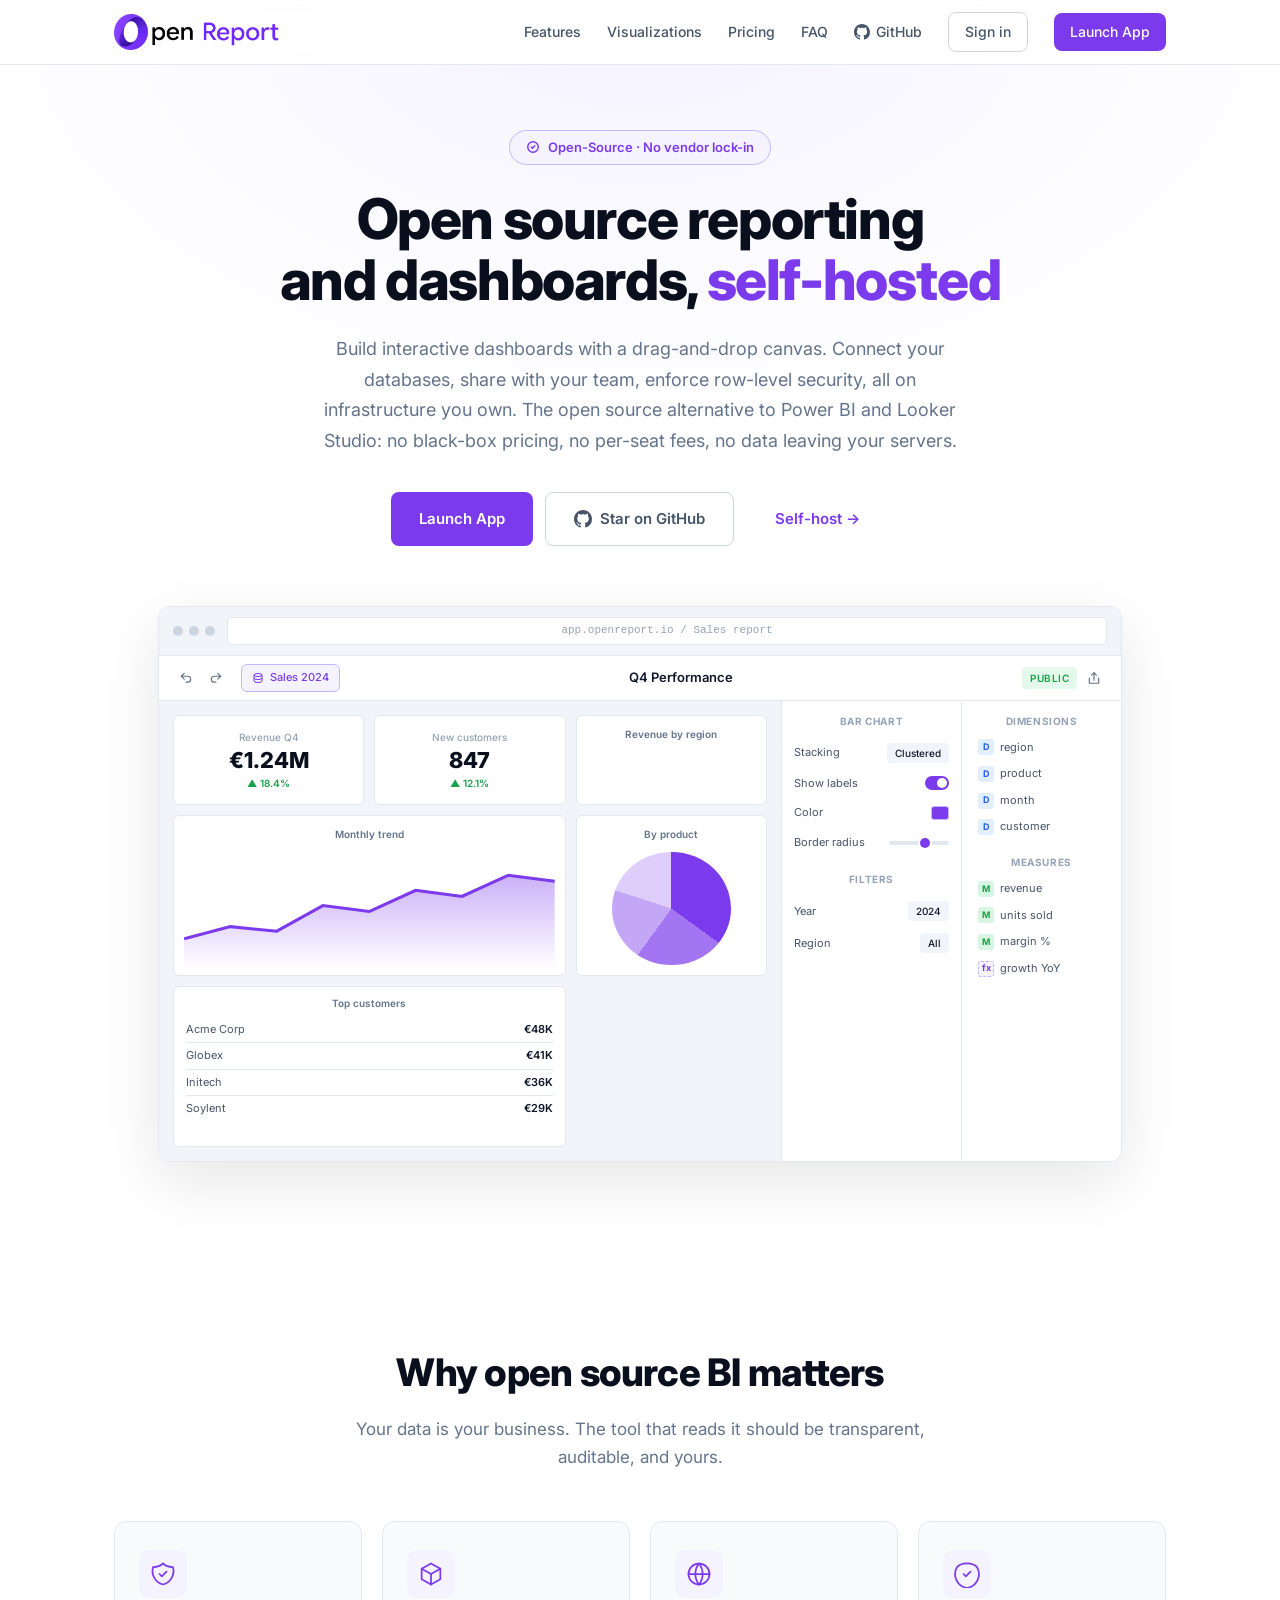
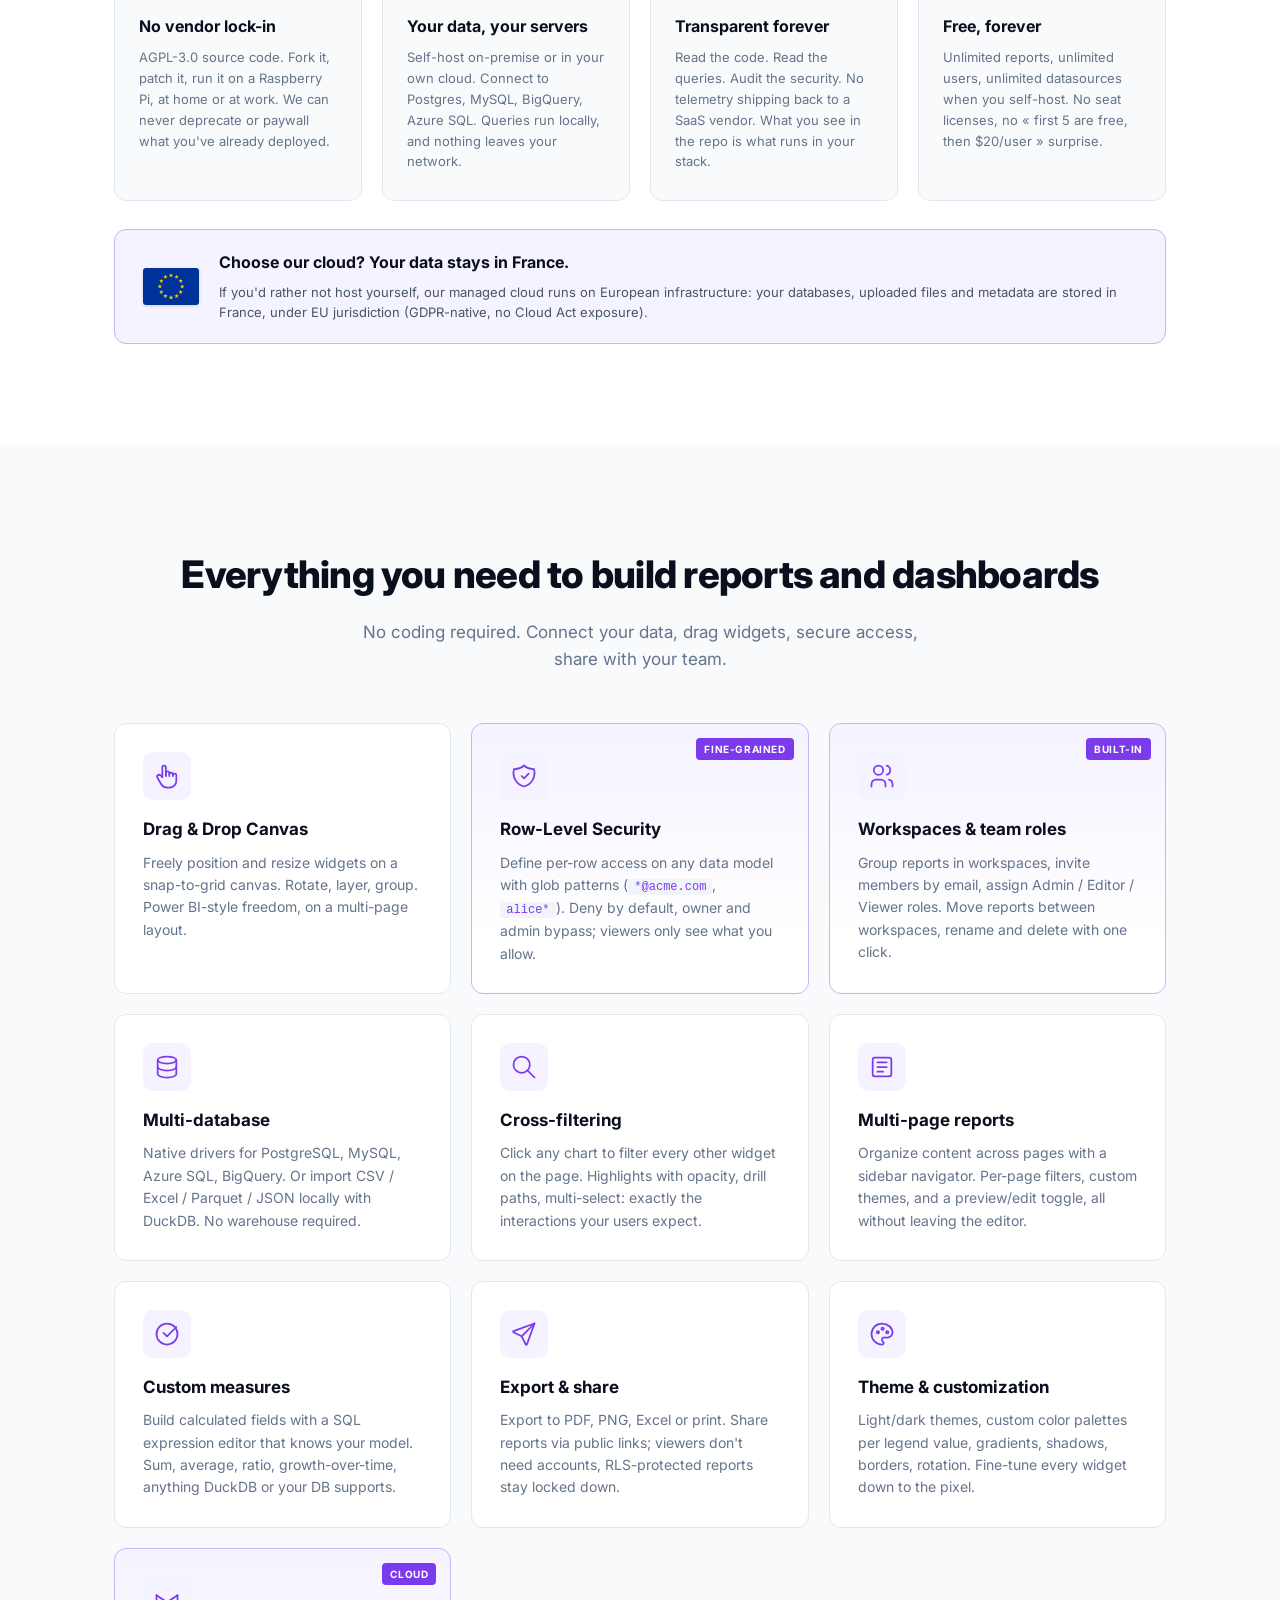
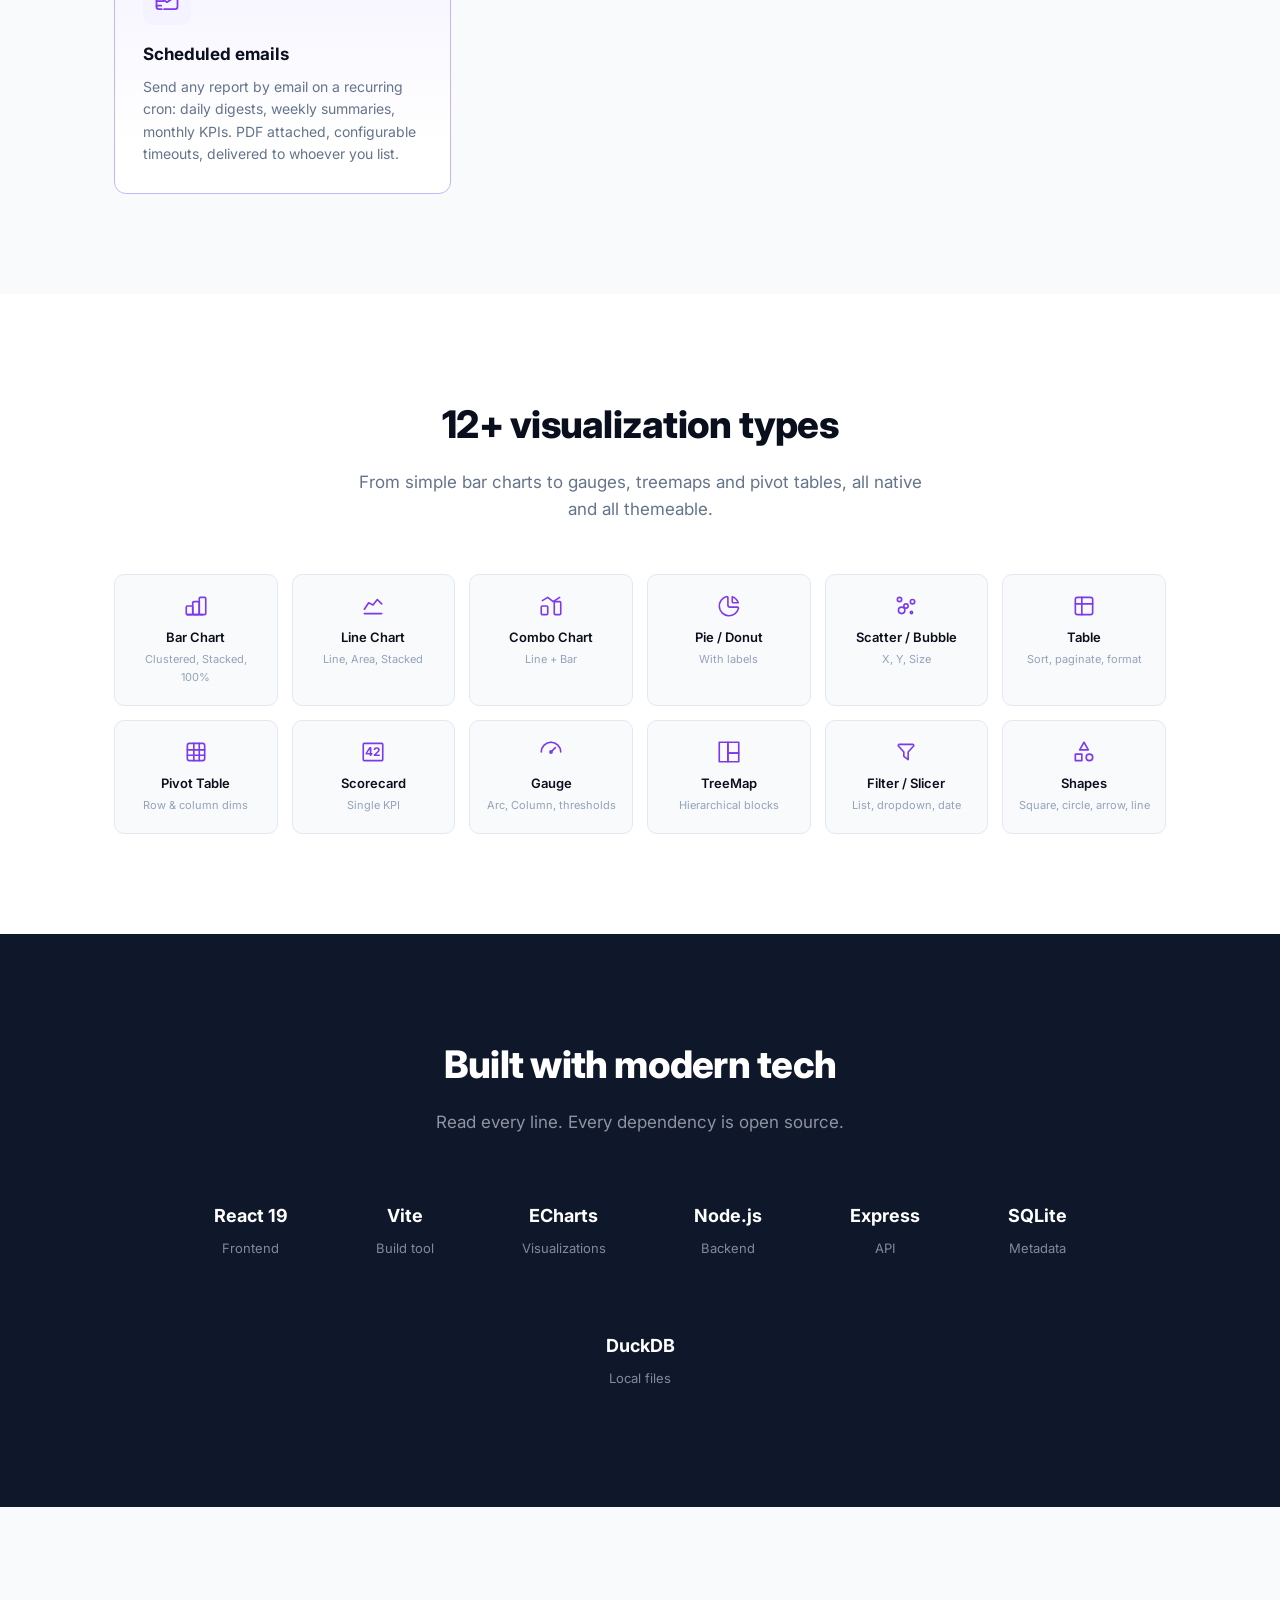
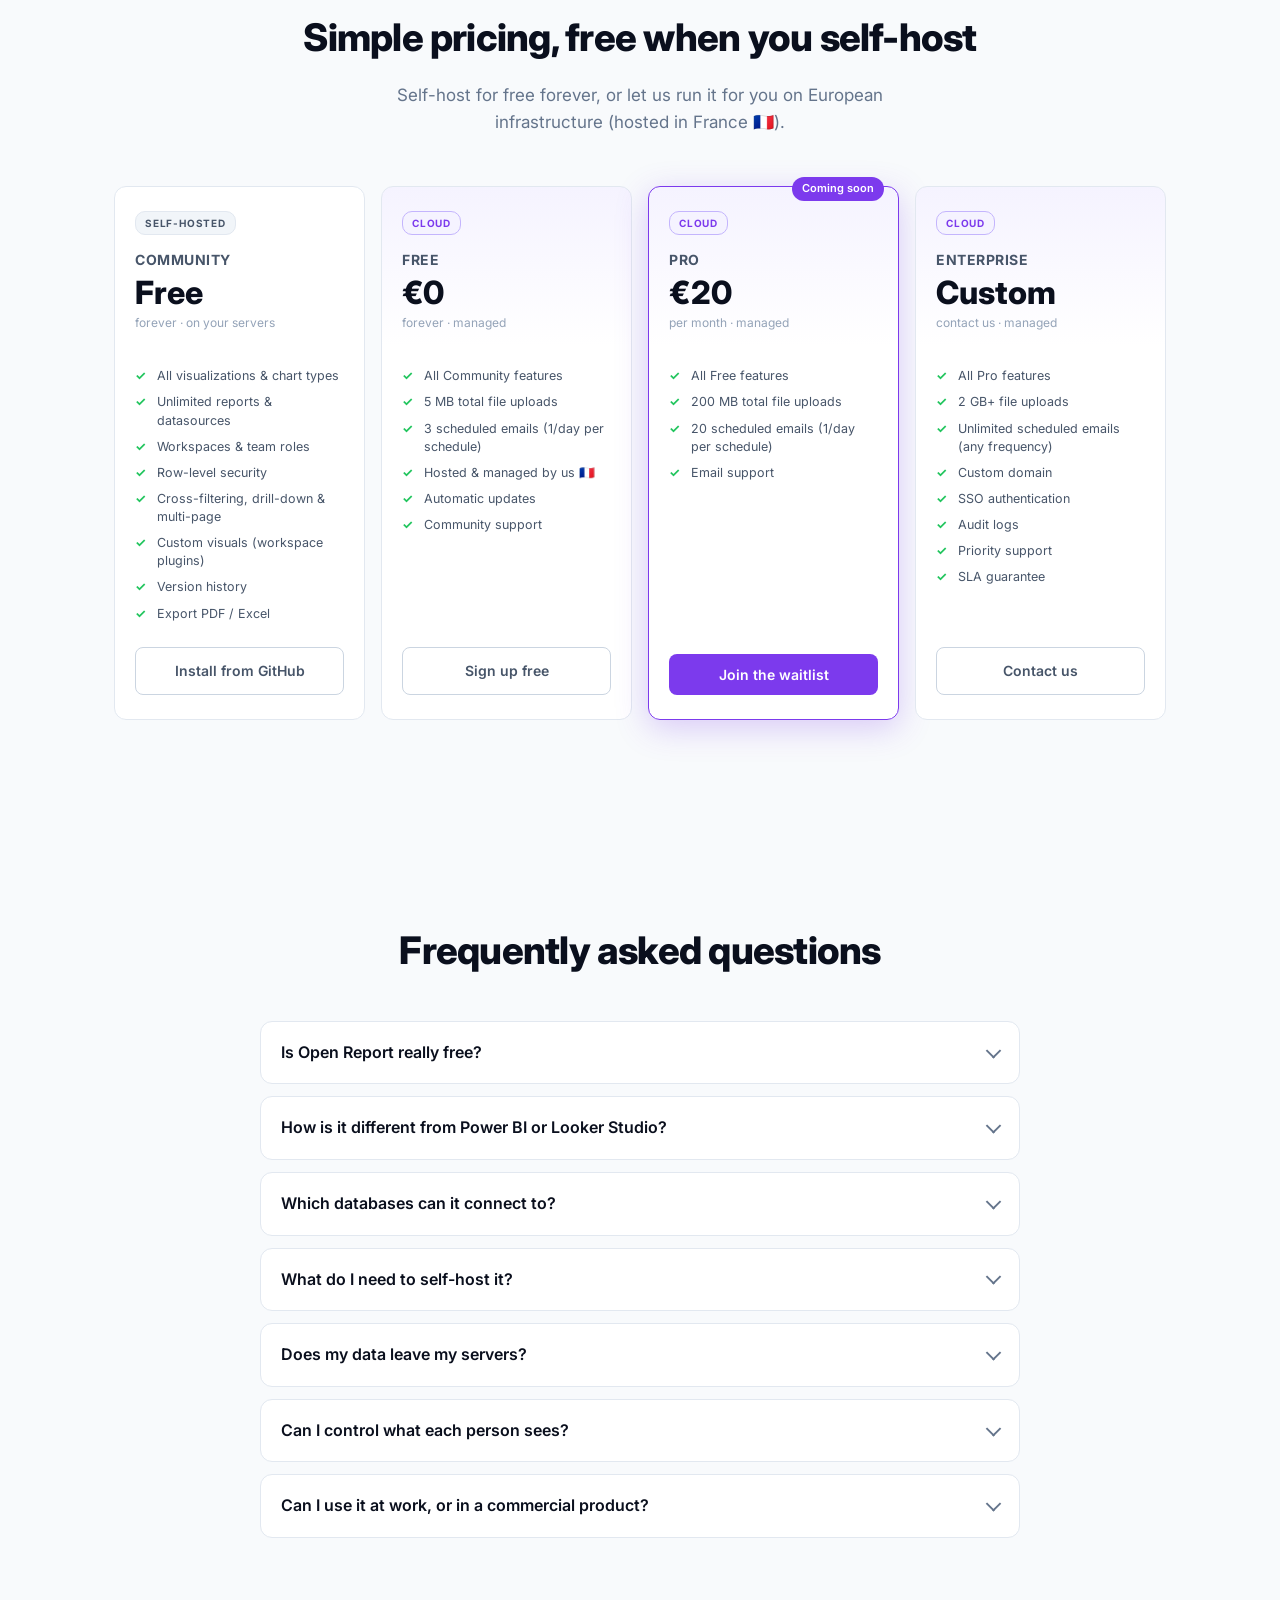
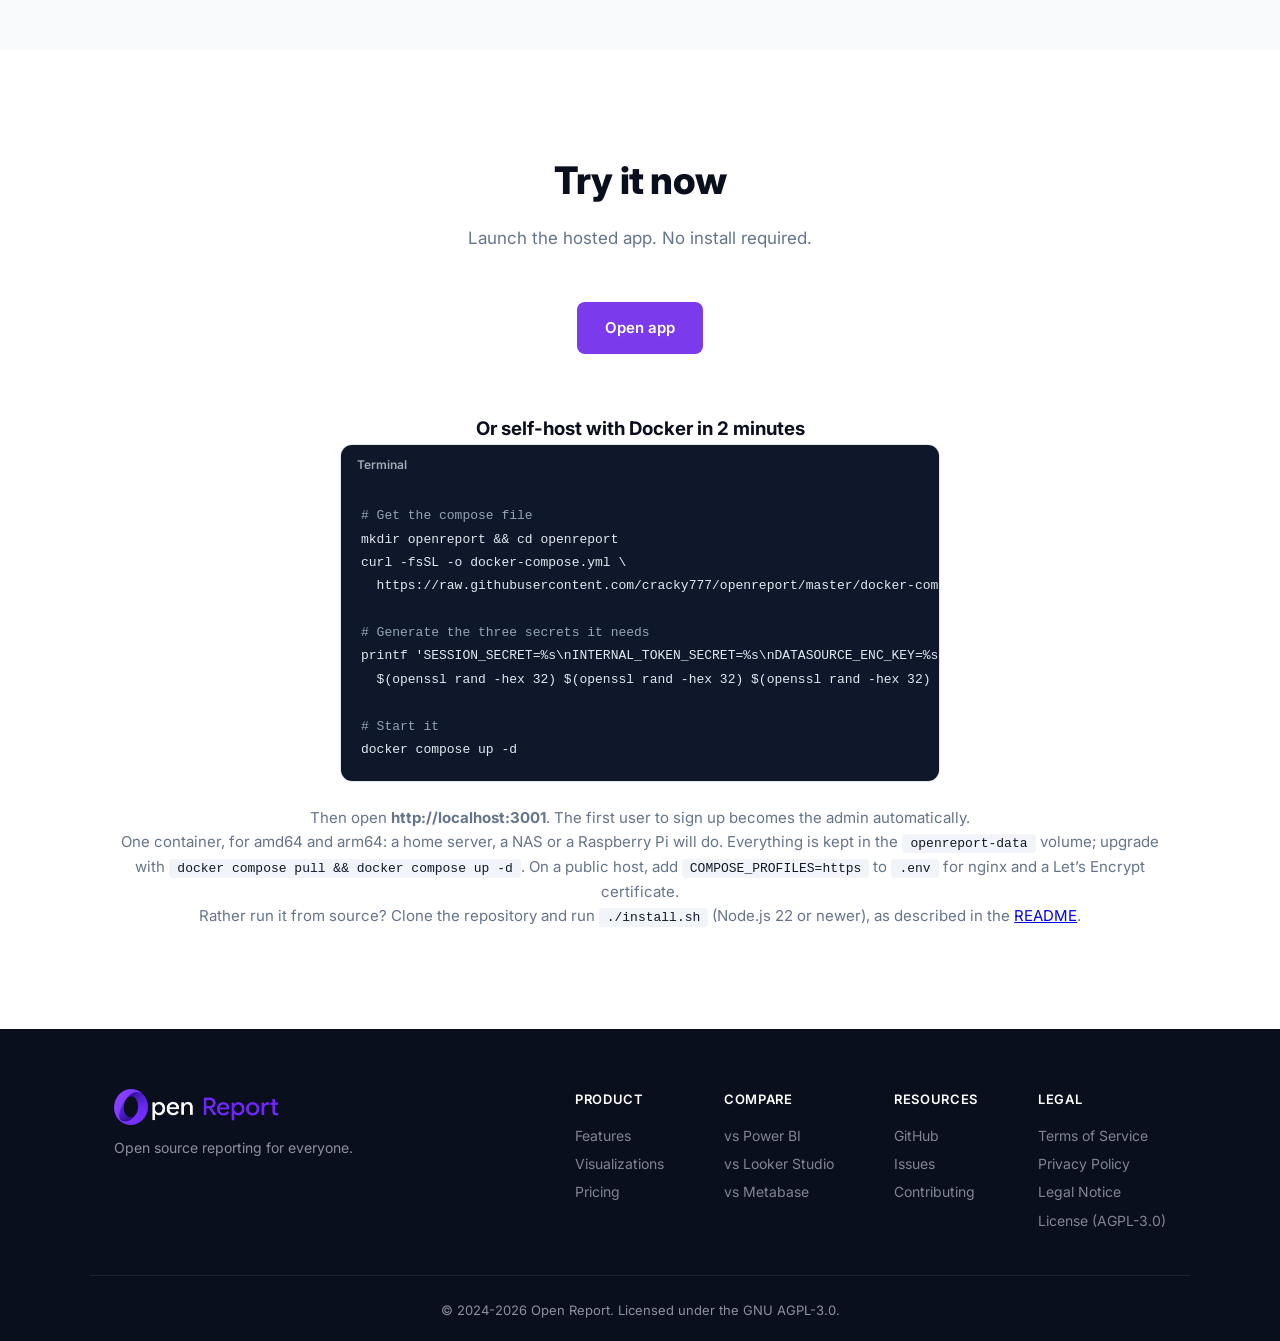
==== index.html @ 094deb01 "docs(site): mettre en avant l'installation Docker plutot que npm" ====
<!DOCTYPE html>
<html lang="en">
<head>
  <meta charset="UTF-8">
  <meta name="viewport" content="width=device-width, initial-scale=1.0">
  <title>Open Report — Open source Power BI &amp; Looker Studio alternative</title>
  <meta name="description" content="Self-hosted reporting and dashboards with drag-and-drop, row-level security, scheduled email reports and 12+ chart types. PostgreSQL, MySQL, BigQuery, Azure SQL, DuckDB. Free and open source under the GNU AGPL-3.0. Your data stays on your servers.">
  <meta name="author" content="Open Report">
  <meta name="theme-color" content="#7c3aed" media="(prefers-color-scheme: light)">
  <meta name="theme-color" content="#0f0a1f" media="(prefers-color-scheme: dark)">

  <!-- Canonical URL — avoids duplicate-content issues across http/https/www variants -->
  <link rel="canonical" href="https://openreport.io/">

  <!-- Open Graph (Facebook, LinkedIn, Slack, Discord, ...) — uses the
       1200x630 card. og-image.svg is the source; og-image.png is what is
       served, because most crawlers (LinkedIn, Slack, X, WhatsApp) do not
       render SVG and fall back to showing no image at all. Re-export the PNG
       from the SVG whenever the card changes. -->
  <meta property="og:type" content="website">
  <meta property="og:site_name" content="Open Report">
  <meta property="og:title" content="Open Report — Open source Power BI &amp; Looker Studio alternative">
  <meta property="og:description" content="Drag-and-drop dashboards, row-level security, scheduled email reports, multi-database. Self-hosted under the AGPL-3.0 or managed in France 🇫🇷.">
  <meta property="og:url" content="https://openreport.io/">
  <meta property="og:image" content="https://openreport.io/og-image.png">
  <meta property="og:image:secure_url" content="https://openreport.io/og-image.png">
  <meta property="og:image:type" content="image/png">
  <meta property="og:image:width" content="1200">
  <meta property="og:image:height" content="630">
  <meta property="og:image:alt" content="Open Report, open source reporting you control">
  <meta property="og:locale" content="en_US">
  <meta property="og:locale:alternate" content="fr_FR">

  <!-- Twitter / X card -->
  <meta name="twitter:card" content="summary_large_image">
  <meta name="twitter:title" content="Open Report — Open source Power BI &amp; Looker Studio alternative">
  <meta name="twitter:description" content="Drag-and-drop dashboards, row-level security, scheduled email reports. Self-hosted or managed in France 🇫🇷.">
  <meta name="twitter:image" content="https://openreport.io/og-image.png">
  <meta name="twitter:image:alt" content="Open Report, open source reporting you control">

  <!-- Search engine indexing hints -->
  <meta name="robots" content="index, follow">

  <link rel="icon" type="image/png" href="icon.png">
  <link rel="preconnect" href="https://fonts.googleapis.com">
  <link rel="preconnect" href="https://fonts.gstatic.com" crossorigin>
  <link href="https://fonts.googleapis.com/css2?family=Inter:wght@400;500;600;700;800&display=swap" rel="stylesheet">
  <link rel="stylesheet" href="style.css">

  <!-- Structured data — helps Google generate rich snippets (logo, description,
       and pricing range) directly in the search results. Two schemas:
       SoftwareApplication for the product, Organization for the brand. -->
  <script type="application/ld+json">
  {
    "@context": "https://schema.org",
    "@graph": [
      {
        "@type": "SoftwareApplication",
        "name": "Open Report",
        "applicationCategory": "BusinessApplication",
        "applicationSubCategory": "Reporting & Data Visualization",
        "operatingSystem": "Web, Linux, macOS, Windows (self-hosted via Docker)",
        "description": "Open source reporting and data-visualization platform with drag-and-drop dashboards, row-level security, scheduled email reports, multi-database support and team workspaces. A self-hostable alternative to Power BI and Looker Studio.",
        "url": "https://openreport.io/",
        "image": "https://openreport.io/og-image.png",
        "license": "https://github.com/cracky777/openreport/blob/master/LICENSE",
        "softwareVersion": "0.1.0",
        "offers": [
          {
            "@type": "Offer",
            "name": "Community (self-hosted)",
            "price": "0",
            "priceCurrency": "EUR",
            "description": "Free and open source under the GNU AGPL-3.0 — run it on your own infrastructure"
          },
          {
            "@type": "Offer",
            "name": "Cloud Free",
            "price": "0",
            "priceCurrency": "EUR",
            "description": "Hosted in France 🇫🇷 — 5 MB total uploads, 3 scheduled emails (1/day per schedule), community support"
          },
          {
            "@type": "Offer",
            "name": "Cloud Pro",
            "price": "20",
            "priceCurrency": "EUR",
            "description": "Hosted in France 🇫🇷 — 200 MB total uploads, 20 scheduled emails (1/day per schedule), email support"
          },
          {
            "@type": "Offer",
            "name": "Cloud Enterprise",
            "priceCurrency": "EUR",
            "description": "Hosted in France 🇫🇷 — 2 GB+ uploads, unlimited scheduled emails (any frequency), custom domain, SSO, audit logs, priority support & SLA"
          }
        ],
        "featureList": [
          "Drag-and-drop canvas",
          "Row-level security",
          "Scheduled email reports (PDF attached)",
          "Team workspaces with roles",
          "Multi-page reports",
          "Custom measures (SQL expressions)",
          "12+ visualization types",
          "Cross-filtering and drill-down",
          "Multi-database (PostgreSQL, MySQL, BigQuery, Azure SQL, DuckDB)",
          "Export to PDF / PNG / Excel",
          "Public sharing links",
          "Light / dark themes & custom palettes"
        ]
      },
      {
        "@type": "FAQPage",
        "mainEntity": [
          {
            "@type": "Question",
            "name": "Is Open Report really free?",
            "acceptedAnswer": {
              "@type": "Answer",
              "text": "Yes. The self-hosted Community edition is free forever under the GNU AGPL-3.0: every feature, no user limit, no expiring trial. The hosted Cloud is a separate, optional service with a free tier and paid plans, for people who would rather not run a server."
            }
          },
          {
            "@type": "Question",
            "name": "How is it different from Power BI or Looker Studio?",
            "acceptedAnswer": {
              "@type": "Answer",
              "text": "You run it. The application sits on your infrastructure, queries your databases from there, and the data never travels to a vendor. Pricing is not per seat, so adding readers costs nothing. And the source is readable and forkable, which means the tool cannot be discontinued, re-priced or feature-gated out from under you. Point by point: Open Report vs Power BI, vs Looker Studio, vs Metabase."
            }
          },
          {
            "@type": "Question",
            "name": "Which databases can it connect to?",
            "acceptedAnswer": {
              "@type": "Answer",
              "text": "PostgreSQL, MySQL, Google BigQuery, Azure SQL and DuckDB. CSV and Excel files can be imported directly and are queried through DuckDB."
            }
          },
          {
            "@type": "Question",
            "name": "What do I need to self-host it?",
            "acceptedAnswer": {
              "@type": "Answer",
              "text": "Docker. One docker-compose.yml runs the published image (amd64 and arm64) as a single container: download it, generate three secrets, run docker compose up -d. A home server, a NAS or a Raspberry Pi is enough. You can also run it from source on a server with Node.js 22 or newer."
            }
          },
          {
            "@type": "Question",
            "name": "Does my data leave my servers?",
            "acceptedAnswer": {
              "@type": "Answer",
              "text": "Not when you self-host: the SQL runs from your own server against your own databases, and nothing is sent anywhere else. If you choose the hosted Cloud instead, it runs on European infrastructure in France."
            }
          },
          {
            "@type": "Question",
            "name": "Can I control what each person sees?",
            "acceptedAnswer": {
              "@type": "Answer",
              "text": "Yes. Row-level security filters the rows a user is allowed to read, at the semantic-model level, so it applies to every report built on that model. Workspaces and roles control who can view, edit or administer."
            }
          },
          {
            "@type": "Question",
            "name": "Can I use it at work, or in a commercial product?",
            "acceptedAnswer": {
              "@type": "Answer",
              "text": "Yes. The AGPL-3.0 permits commercial use. The one obligation it adds: if you modify Open Report and offer the modified version to others over a network, you have to publish those modifications under the same licence. Using it unmodified, internally or with customers, requires nothing of you."
            }
          }
        ]
      },
      {
        "@type": "Organization",
        "name": "Open Report",
        "url": "https://openreport.io/",
        "logo": "https://openreport.io/logo.png",
        "sameAs": [
          "https://github.com/cracky777/openreport"
        ]
      }
    ]
  }
  </script>
</head>
<body>

  <!-- Navigation -->
  <nav class="nav">
    <div class="container nav-inner">
      <a href="/" class="logo">
        <picture>
          <source srcset="logo-dark.png" media="(prefers-color-scheme: dark)">
          <img src="logo.png" alt="Open Report" class="logo-img" width="341" height="72">
        </picture>
      </a>
      <div class="nav-links">
        <a href="#features">Features</a>
        <a href="#visualizations">Visualizations</a>
        <a href="#pricing">Pricing</a>
        <a href="#faq">FAQ</a>
        <a href="https://github.com/cracky777/openreport" target="_blank" class="nav-github">
          <svg width="16" height="16" viewBox="0 0 24 24" fill="currentColor"><path d="M12 0C5.37 0 0 5.37 0 12c0 5.31 3.435 9.795 8.205 11.385.6.105.825-.255.825-.57 0-.285-.015-1.23-.015-2.235-3.015.555-3.795-.735-4.035-1.41-.135-.345-.72-1.41-1.23-1.695-.42-.225-1.02-.78-.015-.795.945-.015 1.62.87 1.845 1.23 1.08 1.815 2.805 1.305 3.495.99.105-.78.42-1.305.765-1.605-2.67-.3-5.46-1.335-5.46-5.925 0-1.305.465-2.385 1.23-3.225-.12-.3-.54-1.53.12-3.18 0 0 1.005-.315 3.3 1.23.96-.27 1.98-.405 3-.405s2.04.135 3 .405c2.295-1.56 3.3-1.23 3.3-1.23.66 1.65.24 2.88.12 3.18.765.84 1.23 1.905 1.23 3.225 0 4.605-2.805 5.625-5.475 5.925.435.375.81 1.095.81 2.22 0 1.605-.015 2.895-.015 3.3 0 .315.225.69.825.57A12.02 12.02 0 0024 12c0-6.63-5.37-12-12-12z"/></svg>
          GitHub
        </a>
        <a href="https://app.openreport.io" class="btn btn-outline btn-sm">Sign in</a>
        <a href="https://app.openreport.io" class="btn btn-primary btn-sm">Launch App</a>
      </div>
      <button class="nav-toggle" onclick="document.querySelector('.nav-links').classList.toggle('open')">
        <span></span><span></span><span></span>
      </button>
    </div>
  </nav>

  <!-- Hero -->
  <section class="hero">
    <div class="container">
      <div class="badge">
        <svg width="14" height="14" viewBox="0 0 24 24" fill="none" stroke="currentColor" stroke-width="2.5" stroke-linecap="round" stroke-linejoin="round"><path d="M9 12l2 2l4 -4"/><path d="M12 21a9 9 0 1 1 0 -18a9 9 0 0 1 0 18z"/></svg>
        Open-Source · No vendor lock-in
      </div>
      <h1>Open source reporting<br>and dashboards, <span class="hl">self-hosted</span></h1>
      <p class="hero-sub">
        Build interactive dashboards with a drag-and-drop canvas. Connect your databases,
        share with your team, enforce row-level security, all on infrastructure you own.
        The open source alternative to Power BI and Looker Studio: no black-box pricing,
        no per-seat fees, no data leaving your servers.
      </p>
      <div class="hero-actions">
        <a href="https://app.openreport.io" class="btn btn-primary btn-lg">Launch App</a>
        <a href="https://github.com/cracky777/openreport" target="_blank" class="btn btn-outline btn-lg">
          <svg width="18" height="18" viewBox="0 0 24 24" fill="currentColor"><path d="M12 0C5.37 0 0 5.37 0 12c0 5.31 3.435 9.795 8.205 11.385.6.105.825-.255.825-.57 0-.285-.015-1.23-.015-2.235-3.015.555-3.795-.735-4.035-1.41-.135-.345-.72-1.41-1.23-1.695-.42-.225-1.02-.78-.015-.795.945-.015 1.62.87 1.845 1.23 1.08 1.815 2.805 1.305 3.495.99.105-.78.42-1.305.765-1.605-2.67-.3-5.46-1.335-5.46-5.925 0-1.305.465-2.385 1.23-3.225-.12-.3-.54-1.53.12-3.18 0 0 1.005-.315 3.3 1.23.96-.27 1.98-.405 3-.405s2.04.135 3 .405c2.295-1.56 3.3-1.23 3.3-1.23.66 1.65.24 2.88.12 3.18.765.84 1.23 1.905 1.23 3.225 0 4.605-2.805 5.625-5.475 5.925.435.375.81 1.095.81 2.22 0 1.605-.015 2.895-.015 3.3 0 .315.225.69.825.57A12.02 12.02 0 0024 12c0-6.63-5.37-12-12-12z"/></svg>
          Star on GitHub
        </a>
        <a href="#get-started" class="btn btn-ghost btn-lg">Self-host →</a>
      </div>

      <!-- Editor mock -->
      <div class="hero-image">
        <div class="editor-frame">
          <div class="editor-titlebar">
            <div class="editor-dots"><span></span><span></span><span></span></div>
            <div class="editor-url">app.openreport.io / Sales report</div>
          </div>
          <div class="editor-toolbar">
            <div class="tb-group">
              <div class="tb-icon"><svg width="14" height="14" viewBox="0 0 24 24" fill="none" stroke="currentColor" stroke-width="2" stroke-linecap="round" stroke-linejoin="round"><path d="M9 14L4 9l5 -5"/><path d="M4 9h11a5 5 0 0 1 0 10h-3"/></svg></div>
              <div class="tb-icon"><svg width="14" height="14" viewBox="0 0 24 24" fill="none" stroke="currentColor" stroke-width="2" stroke-linecap="round" stroke-linejoin="round"><path d="M15 14l5 -5l-5 -5"/><path d="M20 9h-11a5 5 0 0 0 0 10h3"/></svg></div>
            </div>
            <div class="tb-pill"><svg width="12" height="12" viewBox="0 0 24 24" fill="none" stroke="currentColor" stroke-width="2"><path d="M12 6m-8 0a8 3 0 1 0 16 0a8 3 0 1 0 -16 0"/><path d="M4 6v6a8 3 0 0 0 16 0v-6"/><path d="M4 12v6a8 3 0 0 0 16 0v-6"/></svg> Sales 2024</div>
            <div class="tb-title">Q4 Performance</div>
            <div class="tb-group tb-right">
              <div class="tb-chip">Public</div>
              <div class="tb-icon"><svg width="14" height="14" viewBox="0 0 24 24" fill="none" stroke="currentColor" stroke-width="2" stroke-linecap="round" stroke-linejoin="round"><path d="M4 12v8a1 1 0 0 0 1 1h14a1 1 0 0 0 1 -1v-8"/><path d="M12 3v13"/><path d="M8 7l4 -4l4 4"/></svg></div>
            </div>
          </div>
          <div class="editor-body">
            <!-- Canvas -->
            <div class="ed-canvas">
              <div class="ew ew-kpi">
                <div class="kpi-label">Revenue Q4</div>
                <div class="kpi-value">€1.24M</div>
                <div class="kpi-delta">▲ 18.4%</div>
              </div>
              <div class="ew ew-kpi alt">
                <div class="kpi-label">New customers</div>
                <div class="kpi-value">847</div>
                <div class="kpi-delta">▲ 12.1%</div>
              </div>
              <div class="ew ew-bar">
                <div class="bar-title">Revenue by region</div>
                <div class="bars">
                  <div class="bar"><span style="height:80%"></span></div>
                  <div class="bar"><span style="height:62%"></span></div>
                  <div class="bar"><span style="height:48%"></span></div>
                  <div class="bar"><span style="height:34%"></span></div>
                  <div class="bar"><span style="height:22%"></span></div>
                </div>
              </div>
              <div class="ew ew-line">
                <div class="bar-title">Monthly trend</div>
                <svg viewBox="0 0 200 80" preserveAspectRatio="none" class="line-svg">
                  <defs>
                    <linearGradient id="lg1" x1="0" y1="0" x2="0" y2="1">
                      <stop offset="0%" style="stop-color: var(--accent); stop-opacity: 0.4"/>
                      <stop offset="100%" style="stop-color: var(--accent); stop-opacity: 0"/>
                    </linearGradient>
                  </defs>
                  <path d="M0,60 L25,52 L50,55 L75,38 L100,42 L125,28 L150,32 L175,18 L200,22 L200,80 L0,80 Z" fill="url(#lg1)"/>
                  <path d="M0,60 L25,52 L50,55 L75,38 L100,42 L125,28 L150,32 L175,18 L200,22" fill="none" stroke-width="2" style="stroke: var(--accent)"/>
                </svg>
              </div>
              <div class="ew ew-pie">
                <div class="bar-title">By product</div>
                <div class="pie"></div>
              </div>
              <div class="ew ew-table">
                <div class="bar-title">Top customers</div>
                <div class="trow"><span>Acme Corp</span><span>€48K</span></div>
                <div class="trow"><span>Globex</span><span>€41K</span></div>
                <div class="trow"><span>Initech</span><span>€36K</span></div>
                <div class="trow"><span>Soylent</span><span>€29K</span></div>
              </div>
            </div>

            <!-- Config panel -->
            <div class="ed-config">
              <div class="cfg-h">Bar chart</div>
              <div class="cfg-row">
                <span>Stacking</span>
                <span class="cfg-val">Clustered</span>
              </div>
              <div class="cfg-row">
                <span>Show labels</span>
                <span class="toggle on"></span>
              </div>
              <div class="cfg-row">
                <span>Color</span>
                <span class="swatch"></span>
              </div>
              <div class="cfg-row">
                <span>Border radius</span>
                <span class="slider"><span></span></span>
              </div>
              <div class="cfg-h cfg-h2">Filters</div>
              <div class="cfg-row">
                <span>Year</span>
                <span class="cfg-val">2024</span>
              </div>
              <div class="cfg-row">
                <span>Region</span>
                <span class="cfg-val">All</span>
              </div>
            </div>

            <!-- Data panel (far right) -->
            <div class="ed-data">
              <div class="data-section">
                <div class="data-h">Dimensions</div>
                <div class="data-item"><span class="d-tag dim">D</span> region</div>
                <div class="data-item"><span class="d-tag dim">D</span> product</div>
                <div class="data-item"><span class="d-tag dim">D</span> month</div>
                <div class="data-item"><span class="d-tag dim">D</span> customer</div>
              </div>
              <div class="data-section">
                <div class="data-h">Measures</div>
                <div class="data-item"><span class="d-tag mea">M</span> revenue</div>
                <div class="data-item"><span class="d-tag mea">M</span> units sold</div>
                <div class="data-item"><span class="d-tag mea">M</span> margin %</div>
                <div class="data-item"><span class="d-tag mea fx">fx</span> growth YoY</div>
              </div>
            </div>
          </div>
        </div>
      </div>
    </div>
  </section>

  <!-- Why open source -->
  <section class="why-os">
    <div class="container">
      <h2>Why open source BI matters</h2>
      <p class="section-sub">Your data is your business. The tool that reads it should be transparent, auditable, and yours.</p>
      <div class="why-grid">
        <div class="why-card">
          <div class="why-icon"><svg width="28" height="28" viewBox="0 0 24 24" fill="none" stroke="currentColor" stroke-width="1.5" stroke-linecap="round" stroke-linejoin="round"><path d="M12 3a12 12 0 0 0 8.5 3a12 12 0 0 1 -8.5 15a12 12 0 0 1 -8.5 -15a12 12 0 0 0 8.5 -3"/><path d="M9 12l2 2l4 -4"/></svg></div>
          <h3>No vendor lock-in</h3>
          <p>AGPL-3.0 source code. Fork it, patch it, run it on a Raspberry Pi, at home or at work. We can never deprecate or paywall what you've already deployed.</p>
        </div>
        <div class="why-card">
          <div class="why-icon"><svg width="28" height="28" viewBox="0 0 24 24" fill="none" stroke="currentColor" stroke-width="1.5" stroke-linecap="round" stroke-linejoin="round"><path d="M12 3l8 4.5v9l-8 4.5l-8 -4.5v-9z"/><path d="M12 12l8 -4.5"/><path d="M12 12v9"/><path d="M12 12L4 7.5"/></svg></div>
          <h3>Your data, your servers</h3>
          <p>Self-host on-premise or in your own cloud. Connect to Postgres, MySQL, BigQuery, Azure SQL. Queries run locally, and nothing leaves your network.</p>
        </div>
        <div class="why-card">
          <div class="why-icon"><svg width="28" height="28" viewBox="0 0 24 24" fill="none" stroke="currentColor" stroke-width="1.5" stroke-linecap="round" stroke-linejoin="round"><path d="M3 12a9 9 0 1 0 18 0a9 9 0 0 0 -18 0"/><path d="M3 12h18"/><path d="M12 3a14.5 14.5 0 0 1 0 18a14.5 14.5 0 0 1 0 -18"/></svg></div>
          <h3>Transparent forever</h3>
          <p>Read the code. Read the queries. Audit the security. No telemetry shipping back to a SaaS vendor. What you see in the repo is what runs in your stack.</p>
        </div>
        <div class="why-card">
          <div class="why-icon"><svg width="28" height="28" viewBox="0 0 24 24" fill="none" stroke="currentColor" stroke-width="1.5" stroke-linecap="round" stroke-linejoin="round"><path d="M9 12l2 2l4 -4"/><path d="M12 3a12 12 0 0 0 -8.5 3a12 12 0 0 0 8.5 18a12 12 0 0 0 8.5 -18a12 12 0 0 0 -8.5 -3"/></svg></div>
          <h3>Free, forever</h3>
          <p>Unlimited reports, unlimited users, unlimited datasources when you self-host. No seat licenses, no &laquo; first 5 are free, then $20/user &raquo; surprise.</p>
        </div>
      </div>

      <div class="why-callout">
        <img src="eu-flag.svg" alt="European Union flag" class="why-flag" width="36" height="24">
        <div>
          <h4>Choose our cloud? Your data stays in France.</h4>
          <p>If you'd rather not host yourself, our managed cloud runs on European infrastructure: your databases, uploaded files and metadata are stored in France, under EU jurisdiction (GDPR-native, no Cloud Act exposure).</p>
        </div>
      </div>
    </div>
  </section>

  <!-- Features -->
  <section id="features" class="features">
    <div class="container">
      <h2>Everything you need to build reports and dashboards</h2>
      <p class="section-sub">No coding required. Connect your data, drag widgets, secure access, share with your team.</p>
      <div class="features-grid">
        <div class="feature-card">
          <div class="feature-icon"><svg width="28" height="28" viewBox="0 0 24 24" fill="none" stroke="currentColor" stroke-width="1.5" stroke-linecap="round" stroke-linejoin="round"><path d="M8 13v-8.5a1.5 1.5 0 0 1 3 0v7.5"/><path d="M11 11.5v-2a1.5 1.5 0 0 1 3 0v2.5"/><path d="M14 10.5a1.5 1.5 0 0 1 3 0v1.5"/><path d="M17 11.5a1.5 1.5 0 0 1 3 0v4.5a6 6 0 0 1 -6 6h-2h.208a6 6 0 0 1 -5.012 -2.7l-.196 -.3c-.312 -.479 -1.407 -2.388 -3.286 -5.728a1.5 1.5 0 0 1 .536 -2.022a1.867 1.867 0 0 1 2.28 .28l1.47 1.47"/></svg></div>
          <h3>Drag & Drop Canvas</h3>
          <p>Freely position and resize widgets on a snap-to-grid canvas. Rotate, layer, group. Power BI-style freedom, on a multi-page layout.</p>
        </div>
        <div class="feature-card highlight">
          <div class="feature-tag">Fine-grained</div>
          <div class="feature-icon"><svg width="28" height="28" viewBox="0 0 24 24" fill="none" stroke="currentColor" stroke-width="1.5" stroke-linecap="round" stroke-linejoin="round"><path d="M12 3a12 12 0 0 0 8.5 3a12 12 0 0 1 -8.5 15a12 12 0 0 1 -8.5 -15a12 12 0 0 0 8.5 -3"/><path d="M10 12l2 2l4 -4"/></svg></div>
          <h3>Row-Level Security</h3>
          <p>Define per-row access on any data model with glob patterns (<code>*@acme.com</code>, <code>alice*</code>). Deny by default, owner and admin bypass; viewers only see what you allow.</p>
        </div>
        <div class="feature-card highlight">
          <div class="feature-tag">Built-in</div>
          <div class="feature-icon"><svg width="28" height="28" viewBox="0 0 24 24" fill="none" stroke="currentColor" stroke-width="1.5" stroke-linecap="round" stroke-linejoin="round"><path d="M9 7m-4 0a4 4 0 1 0 8 0a4 4 0 1 0 -8 0"/><path d="M3 21v-2a4 4 0 0 1 4 -4h4a4 4 0 0 1 4 4v2"/><path d="M16 3.13a4 4 0 0 1 0 7.75"/><path d="M21 21v-2a4 4 0 0 0 -3 -3.85"/></svg></div>
          <h3>Workspaces &amp; team roles</h3>
          <p>Group reports in workspaces, invite members by email, assign Admin / Editor / Viewer roles. Move reports between workspaces, rename and delete with one click.</p>
        </div>
        <div class="feature-card">
          <div class="feature-icon"><svg width="28" height="28" viewBox="0 0 24 24" fill="none" stroke="currentColor" stroke-width="1.5" stroke-linecap="round" stroke-linejoin="round"><path d="M12 6m-8 0a8 3 0 1 0 16 0a8 3 0 1 0 -16 0"/><path d="M4 6v6a8 3 0 0 0 16 0v-6"/><path d="M4 12v6a8 3 0 0 0 16 0v-6"/></svg></div>
          <h3>Multi-database</h3>
          <p>Native drivers for PostgreSQL, MySQL, Azure SQL, BigQuery. Or import CSV / Excel / Parquet / JSON locally with DuckDB. No warehouse required.</p>
        </div>
        <div class="feature-card">
          <div class="feature-icon"><svg width="28" height="28" viewBox="0 0 24 24" fill="none" stroke="currentColor" stroke-width="1.5" stroke-linecap="round" stroke-linejoin="round"><path d="M10 10m-7 0a7 7 0 1 0 14 0a7 7 0 1 0 -14 0"/><path d="M21 21l-6 -6"/></svg></div>
          <h3>Cross-filtering</h3>
          <p>Click any chart to filter every other widget on the page. Highlights with opacity, drill paths, multi-select: exactly the interactions your users expect.</p>
        </div>
        <div class="feature-card">
          <div class="feature-icon"><svg width="28" height="28" viewBox="0 0 24 24" fill="none" stroke="currentColor" stroke-width="1.5" stroke-linecap="round" stroke-linejoin="round"><path d="M4 4m0 2a2 2 0 0 1 2 -2h12a2 2 0 0 1 2 2v12a2 2 0 0 1 -2 2h-12a2 2 0 0 1 -2 -2z"/><path d="M8 8h8"/><path d="M8 12h8"/><path d="M8 16h5"/></svg></div>
          <h3>Multi-page reports</h3>
          <p>Organize content across pages with a sidebar navigator. Per-page filters, custom themes, and a preview/edit toggle, all without leaving the editor.</p>
        </div>
        <div class="feature-card">
          <div class="feature-icon"><svg width="28" height="28" viewBox="0 0 24 24" fill="none" stroke="currentColor" stroke-width="1.5" stroke-linecap="round" stroke-linejoin="round"><path d="M21 12a9 9 0 1 1 -18 0a9 9 0 0 1 18 0z"/><path d="M9 11l3 3l8 -8"/></svg></div>
          <h3>Custom measures</h3>
          <p>Build calculated fields with a SQL expression editor that knows your model. Sum, average, ratio, growth-over-time, anything DuckDB or your DB supports.</p>
        </div>
        <div class="feature-card">
          <div class="feature-icon"><svg width="28" height="28" viewBox="0 0 24 24" fill="none" stroke="currentColor" stroke-width="1.5" stroke-linecap="round" stroke-linejoin="round"><path d="M10 14l11 -11"/><path d="M21 3l-6.5 18a.55 .55 0 0 1 -1 0l-3.5 -7l-7 -3.5a.55 .55 0 0 1 0 -1l18 -6.5"/></svg></div>
          <h3>Export &amp; share</h3>
          <p>Export to PDF, PNG, Excel or print. Share reports via public links; viewers don't need accounts, RLS-protected reports stay locked down.</p>
        </div>
        <div class="feature-card">
          <div class="feature-icon"><svg width="28" height="28" viewBox="0 0 24 24" fill="none" stroke="currentColor" stroke-width="1.5" stroke-linecap="round" stroke-linejoin="round"><path d="M12 21a9 9 0 0 1 0 -18c4.97 0 9 3.582 9 8c0 1.06 -.474 2.078 -1.318 2.828c-.844 .75 -1.989 1.172 -3.182 1.172h-2.5a2 2 0 0 0 -1 3.75a1.3 1.3 0 0 1 -1 2.25"/><path d="M8.5 10.5m-1 0a1 1 0 1 0 2 0a1 1 0 1 0 -2 0"/><path d="M12.5 7.5m-1 0a1 1 0 1 0 2 0a1 1 0 1 0 -2 0"/><path d="M16.5 10.5m-1 0a1 1 0 1 0 2 0a1 1 0 1 0 -2 0"/></svg></div>
          <h3>Theme &amp; customization</h3>
          <p>Light/dark themes, custom color palettes per legend value, gradients, shadows, borders, rotation. Fine-tune every widget down to the pixel.</p>
        </div>
        <div class="feature-card highlight">
          <div class="feature-tag">Cloud</div>
          <div class="feature-icon"><svg width="28" height="28" viewBox="0 0 24 24" fill="none" stroke="currentColor" stroke-width="1.5" stroke-linecap="round" stroke-linejoin="round"><path d="M3 7l9 6l9 -6"/><path d="M21 7v10a2 2 0 0 1 -2 2h-9.5"/><path d="M3 7v10a2 2 0 0 0 2 2h2.5"/><path d="M3 12h6"/><path d="M3 16h4"/></svg></div>
          <h3>Scheduled emails</h3>
          <p>Send any report by email on a recurring cron: daily digests, weekly summaries, monthly KPIs. PDF attached, configurable timeouts, delivered to whoever you list.</p>
        </div>
      </div>
    </div>
  </section>

  <!-- Visualizations -->
  <section id="visualizations" class="visualizations">
    <div class="container">
      <h2>12+ visualization types</h2>
      <p class="section-sub">From simple bar charts to gauges, treemaps and pivot tables, all native and all themeable.</p>
      <div class="viz-grid">
        <div class="viz-card">
          <div class="viz-icon"><svg width="26" height="26" viewBox="0 0 24 24" fill="none" stroke="currentColor" stroke-width="1.5" stroke-linecap="round" stroke-linejoin="round"><path d="M3 12m0 1a1 1 0 0 1 1 -1h4a1 1 0 0 1 1 1v6a1 1 0 0 1 -1 1h-4a1 1 0 0 1 -1 -1z"/><path d="M9 8m0 1a1 1 0 0 1 1 -1h4a1 1 0 0 1 1 1v10a1 1 0 0 1 -1 1h-4a1 1 0 0 1 -1 -1z"/><path d="M15 4m0 1a1 1 0 0 1 1 -1h4a1 1 0 0 1 1 1v14a1 1 0 0 1 -1 1h-4a1 1 0 0 1 -1 -1z"/><path d="M4 20h14"/></svg></div>
          <span>Bar Chart</span>
          <small>Clustered, Stacked, 100%</small>
        </div>
        <div class="viz-card">
          <div class="viz-icon"><svg width="26" height="26" viewBox="0 0 24 24" fill="none" stroke="currentColor" stroke-width="1.5" stroke-linecap="round" stroke-linejoin="round"><path d="M4 19l16 0"/><path d="M4 15l4 -6l4 2l4 -5l4 4"/></svg></div>
          <span>Line Chart</span>
          <small>Line, Area, Stacked</small>
        </div>
        <div class="viz-card">
          <div class="viz-icon"><svg width="26" height="26" viewBox="0 0 24 24" fill="none" stroke="currentColor" stroke-width="1.5" stroke-linecap="round" stroke-linejoin="round"><path d="M3 12m0 1a1 1 0 0 1 1 -1h4a1 1 0 0 1 1 1v6a1 1 0 0 1 -1 1h-4a1 1 0 0 1 -1 -1z"/><path d="M15 8m0 1a1 1 0 0 1 1 -1h4a1 1 0 0 1 1 1v10a1 1 0 0 1 -1 1h-4a1 1 0 0 1 -1 -1z"/><path d="M4 7l5 -3l5 4l6 -4"/></svg></div>
          <span>Combo Chart</span>
          <small>Line + Bar</small>
        </div>
        <div class="viz-card">
          <div class="viz-icon"><svg width="26" height="26" viewBox="0 0 24 24" fill="none" stroke="currentColor" stroke-width="1.5" stroke-linecap="round" stroke-linejoin="round"><path d="M10 3.2a9 9 0 1 0 10.8 10.8a1 1 0 0 0 -1 -1h-6.8a2 2 0 0 1 -2 -2v-6.8a1 1 0 0 0 -1 -1"/><path d="M15 3.5a9 9 0 0 1 5.5 5.5h-4.5a1 1 0 0 1 -1 -1v-4.5"/></svg></div>
          <span>Pie / Donut</span>
          <small>With labels</small>
        </div>
        <div class="viz-card">
          <div class="viz-icon"><svg width="26" height="26" viewBox="0 0 24 24" fill="none" stroke="currentColor" stroke-width="1.5" stroke-linecap="round" stroke-linejoin="round"><path d="M6 6m-2 0a2 2 0 1 0 4 0a2 2 0 1 0 -4 0"/><path d="M12 12m-2 0a2 2 0 1 0 4 0a2 2 0 1 0 -4 0"/><path d="M18 8m-2 0a2 2 0 1 0 4 0a2 2 0 1 0 -4 0"/><path d="M8 16m-3 0a3 3 0 1 0 6 0a3 3 0 1 0 -6 0"/><path d="M17 18m-1 0a1 1 0 1 0 2 0a1 1 0 1 0 -2 0"/></svg></div>
          <span>Scatter / Bubble</span>
          <small>X, Y, Size</small>
        </div>
        <div class="viz-card">
          <div class="viz-icon"><svg width="26" height="26" viewBox="0 0 24 24" fill="none" stroke="currentColor" stroke-width="1.5" stroke-linecap="round" stroke-linejoin="round"><path d="M4 4m0 2a2 2 0 0 1 2 -2h12a2 2 0 0 1 2 2v12a2 2 0 0 1 -2 2h-12a2 2 0 0 1 -2 -2z"/><path d="M4 10h16"/><path d="M10 4v16"/></svg></div>
          <span>Table</span>
          <small>Sort, paginate, format</small>
        </div>
        <div class="viz-card">
          <div class="viz-icon"><svg width="26" height="26" viewBox="0 0 24 24" fill="none" stroke="currentColor" stroke-width="1.5" stroke-linecap="round" stroke-linejoin="round"><path d="M4 4m0 2a2 2 0 0 1 2 -2h12a2 2 0 0 1 2 2v12a2 2 0 0 1 -2 2h-12a2 2 0 0 1 -2 -2z"/><path d="M4 10h16"/><path d="M10 4v16"/><path d="M4 15h16"/><path d="M15 4v16"/></svg></div>
          <span>Pivot Table</span>
          <small>Row & column dims</small>
        </div>
        <div class="viz-card">
          <div class="viz-icon"><svg width="26" height="26" viewBox="0 0 24 24" fill="none" stroke="currentColor" stroke-width="1.5" stroke-linecap="round" stroke-linejoin="round"><path d="M4 4h16a1 1 0 0 1 1 1v14a1 1 0 0 1 -1 1h-16a1 1 0 0 1 -1 -1v-14a1 1 0 0 1 1 -1"/><text x="12" y="16" text-anchor="middle" fill="currentColor" stroke="none" font-size="11" font-weight="700" font-family="Inter, sans-serif">42</text></svg></div>
          <span>Scorecard</span>
          <small>Single KPI</small>
        </div>
        <div class="viz-card">
          <div class="viz-icon"><svg width="26" height="26" viewBox="0 0 24 24" fill="none" stroke="currentColor" stroke-width="1.5" stroke-linecap="round" stroke-linejoin="round"><path d="M12 3a9 9 0 0 1 9 9"/><path d="M3 12a9 9 0 0 1 9 -9"/><path d="M12 12l4 -4"/><path d="M12 12m-1 0a1 1 0 1 0 2 0a1 1 0 1 0 -2 0"/></svg></div>
          <span>Gauge</span>
          <small>Arc, Column, thresholds</small>
        </div>
        <div class="viz-card">
          <div class="viz-icon"><svg width="26" height="26" viewBox="0 0 24 24" fill="none" stroke="currentColor" stroke-width="1.5" stroke-linecap="round" stroke-linejoin="round"><path d="M3 3h8v18h-8z"/><path d="M11 3h10v10h-10z"/><path d="M11 13h10v8h-10z"/></svg></div>
          <span>TreeMap</span>
          <small>Hierarchical blocks</small>
        </div>
        <div class="viz-card">
          <div class="viz-icon"><svg width="26" height="26" viewBox="0 0 24 24" fill="none" stroke="currentColor" stroke-width="1.5" stroke-linecap="round" stroke-linejoin="round"><path d="M5.5 5h13a1 1 0 0 1 .5 1.5l-5 5.5l0 7l-4 -3l0 -4l-5 -5.5a1 1 0 0 1 .5 -1.5"/></svg></div>
          <span>Filter / Slicer</span>
          <small>List, dropdown, date</small>
        </div>
        <div class="viz-card">
          <div class="viz-icon"><svg width="26" height="26" viewBox="0 0 24 24" fill="none" stroke="currentColor" stroke-width="1.5" stroke-linecap="round" stroke-linejoin="round"><path d="M12 3l-4 7h8z"/><path d="M17 17m-3 0a3 3 0 1 0 6 0a3 3 0 1 0 -6 0"/><path d="M4 14h6v6h-6z"/></svg></div>
          <span>Shapes</span>
          <small>Square, circle, arrow, line</small>
        </div>
      </div>
    </div>
  </section>

  <!-- Tech Stack -->
  <section class="tech">
    <div class="container">
      <h2>Built with modern tech</h2>
      <p class="section-sub tech-sub">Read every line. Every dependency is open source.</p>
      <div class="tech-grid">
        <div class="tech-item">
          <strong>React 19</strong>
          <span>Frontend</span>
        </div>
        <div class="tech-item">
          <strong>Vite</strong>
          <span>Build tool</span>
        </div>
        <div class="tech-item">
          <strong>ECharts</strong>
          <span>Visualizations</span>
        </div>
        <div class="tech-item">
          <strong>Node.js</strong>
          <span>Backend</span>
        </div>
        <div class="tech-item">
          <strong>Express</strong>
          <span>API</span>
        </div>
        <div class="tech-item">
          <strong>SQLite</strong>
          <span>Metadata</span>
        </div>
        <div class="tech-item">
          <strong>DuckDB</strong>
          <span>Local files</span>
        </div>
      </div>
    </div>
  </section>

  <!-- Pricing -->
  <section id="pricing" class="pricing">
    <div class="container">
      <h2>Simple pricing, free when you self-host</h2>
      <p class="section-sub">Self-host for free forever, or let us run it for you on European infrastructure (hosted in France 🇫🇷).</p>

      <div class="pricing-grid pricing-row">
        <div class="pricing-card">
          <span class="pricing-tier tier-self">Self-hosted</span>
          <div class="pricing-name">Community</div>
          <div class="pricing-price">Free</div>
          <div class="pricing-period">forever &middot; on your servers</div>
          <ul>
            <li>All visualizations &amp; chart types</li>
            <li>Unlimited reports &amp; datasources</li>
            <li>Workspaces &amp; team roles</li>
            <li>Row-level security</li>
            <li>Cross-filtering, drill-down &amp; multi-page</li>
            <li>Custom visuals (workspace plugins)</li>
            <li>Version history</li>
            <li>Export PDF / Excel</li>
          </ul>
          <a href="https://github.com/cracky777/openreport" target="_blank" class="btn btn-outline btn-block">Install from GitHub</a>
        </div>
        <div class="pricing-card pricing-cloud-card">
          <span class="pricing-tier tier-cloud">Cloud</span>
          <div class="pricing-name">Free</div>
          <div class="pricing-price">€0</div>
          <div class="pricing-period">forever &middot; managed</div>
          <ul>
            <li>All Community features</li>
            <li>5&nbsp;MB total file uploads</li>
            <li>3 scheduled emails (1/day per schedule)</li>
            <li>Hosted &amp; managed by us 🇫🇷</li>
            <li>Automatic updates</li>
            <li>Community support</li>
          </ul>
          <a href="https://app.openreport.io" class="btn btn-outline btn-block">Sign up free</a>
        </div>
        <div class="pricing-card pricing-cloud-card pricing-featured">
          <div class="pricing-badge">Coming soon</div>
          <span class="pricing-tier tier-cloud">Cloud</span>
          <div class="pricing-name">Pro</div>
          <div class="pricing-price">€20</div>
          <div class="pricing-period">per month &middot; managed</div>
          <ul>
            <li>All Free features</li>
            <li>200&nbsp;MB total file uploads</li>
            <li>20 scheduled emails (1/day per schedule)</li>
            <li>Email support</li>
          </ul>
          <button type="button" class="btn btn-primary btn-block" onclick="openWaitlist('pro')">Join the waitlist</button>
        </div>
        <div class="pricing-card pricing-cloud-card">
          <span class="pricing-tier tier-cloud">Cloud</span>
          <div class="pricing-name">Enterprise</div>
          <div class="pricing-price">Custom</div>
          <div class="pricing-period">contact us &middot; managed</div>
          <ul>
            <li>All Pro features</li>
            <li>2&nbsp;GB+ file uploads</li>
            <li>Unlimited scheduled emails (any frequency)</li>
            <li>Custom domain</li>
            <li>SSO authentication</li>
            <li>Audit logs</li>
            <li>Priority support</li>
            <li>SLA guarantee</li>
          </ul>
          <a href="mailto:support@openreport.io" class="btn btn-outline btn-block">Contact us</a>
        </div>
      </div>
    </div>
  </section>

  <!-- FAQ — the objections that come up before someone installs anything.
       Every answer is also declared as FAQPage structured data in the head, and
       the two must stay identical: Google only shows the rich result when the
       answer is visible on the page. Native <details> keeps the text in the
       HTML with no JavaScript, so it is there whether or not it is open. -->
  <section id="faq" class="faq">
    <div class="container">
      <h2>Frequently asked questions</h2>
      <div class="faq-list">
        <details class="faq-item">
          <summary>Is Open Report really free?</summary>
          <p>Yes. The self-hosted Community edition is free forever under the GNU AGPL-3.0: every feature, no user limit, no expiring trial. The hosted Cloud is a separate, optional service with a free tier and paid plans, for people who would rather not run a server.</p>
        </details>
        <details class="faq-item">
          <summary>How is it different from Power BI or Looker Studio?</summary>
          <p>You run it. The application sits on your infrastructure, queries your databases from there, and the data never travels to a vendor. Pricing is not per seat, so adding readers costs nothing. And the source is readable and forkable, which means the tool cannot be discontinued, re-priced or feature-gated out from under you. Point by point: <a href="/alternatives/power-bi/">Open Report vs Power BI</a>, <a href="/alternatives/looker-studio/">vs Looker Studio</a>, <a href="/alternatives/metabase/">vs Metabase</a>.</p>
        </details>
        <details class="faq-item">
          <summary>Which databases can it connect to?</summary>
          <p>PostgreSQL, MySQL, Google BigQuery, Azure SQL and DuckDB. CSV and Excel files can be imported directly and are queried through DuckDB.</p>
        </details>
        <details class="faq-item">
          <summary>What do I need to self-host it?</summary>
          <p>Docker. One <code>docker-compose.yml</code> runs the published image (amd64 and arm64) as a single container: download it, generate three secrets, run <code>docker compose up -d</code>. A home server, a NAS or a Raspberry Pi is enough. You can also run it from source on a server with Node.js 22 or newer, with <code>./install.sh</code>.</p>
        </details>
        <details class="faq-item">
          <summary>Does my data leave my servers?</summary>
          <p>Not when you self-host: the SQL runs from your own server against your own databases, and nothing is sent anywhere else. If you choose the hosted Cloud instead, it runs on European infrastructure in France.</p>
        </details>
        <details class="faq-item">
          <summary>Can I control what each person sees?</summary>
          <p>Yes. Row-level security filters the rows a user is allowed to read, at the semantic-model level, so it applies to every report built on that model. Workspaces and roles control who can view, edit or administer.</p>
        </details>
        <details class="faq-item">
          <summary>Can I use it at work, or in a commercial product?</summary>
          <p>Yes. The AGPL-3.0 permits commercial use. The one obligation it adds: if you modify Open Report and offer the modified version to others over a network, you have to publish those modifications under the same licence. Using it unmodified, internally or with customers, requires nothing of you.</p>
        </details>
      </div>
    </div>
  </section>

  <!-- Get Started -->
  <section id="get-started" class="get-started">
    <div class="container">
      <h2>Try it now</h2>
      <p class="section-sub">Launch the hosted app. No install required.</p>
      <div style="text-align: center; margin-bottom: 40px;">
        <a href="https://app.openreport.io" class="btn btn-primary btn-lg">Open app</a>
      </div>
      <h3 style="text-align: center; margin-top: 60px;">Or self-host with Docker in 2 minutes</h3>
      <div class="code-block">
        <div class="code-header">Terminal</div>
        <pre><code><span class="comment"># Get the compose file</span>
mkdir openreport &amp;&amp; cd openreport
curl -fsSL -o docker-compose.yml \
  https://raw.githubusercontent.com/cracky777/openreport/master/docker-compose.yml

<span class="comment"># Generate the three secrets it needs</span>
printf 'SESSION_SECRET=%s\nINTERNAL_TOKEN_SECRET=%s\nDATASOURCE_ENC_KEY=%s\n' \
  $(openssl rand -hex 32) $(openssl rand -hex 32) $(openssl rand -hex 32) &gt; .env

<span class="comment"># Start it</span>
docker compose up -d</code></pre>
      </div>
      <p class="get-started-sub">
        Then open <strong>http://localhost:3001</strong>. The first user to sign up becomes the admin automatically.
      </p>
      <p class="get-started-sub">
        One container, for amd64 and arm64: a home server, a NAS or a Raspberry Pi will do. Everything is kept in
        the <code>openreport-data</code> volume; upgrade with <code>docker compose pull &amp;&amp; docker compose up -d</code>.
        On a public host, add <code>COMPOSE_PROFILES=https</code> to <code>.env</code> for nginx and a Let&rsquo;s Encrypt
        certificate.
      </p>
      <p class="get-started-sub">
        Rather run it from source? Clone the repository and run <code>./install.sh</code> (Node.js 22 or newer), as
        described in the <a href="https://github.com/cracky777/openreport#from-source" target="_blank" rel="noopener">README</a>.
      </p>
    </div>
  </section>

  <!-- Footer -->
  <footer class="footer">
    <div class="container footer-inner">
      <div class="footer-brand">
        <a href="/" class="logo">
          <img src="logo-dark.png" alt="Open Report" class="footer-logo-img" width="341" height="72">
        </a>
        <p>Open source reporting for everyone.</p>
      </div>
      <div class="footer-links">
        <div>
          <h4>Product</h4>
          <a href="#features">Features</a>
          <a href="#visualizations">Visualizations</a>
          <a href="#pricing">Pricing</a>
        </div>
        <div>
          <h4>Compare</h4>
          <a href="/alternatives/power-bi/">vs Power BI</a>
          <a href="/alternatives/looker-studio/">vs Looker Studio</a>
          <a href="/alternatives/metabase/">vs Metabase</a>
        </div>
        <div>
          <h4>Resources</h4>
          <a href="https://github.com/cracky777/openreport" target="_blank">GitHub</a>
          <a href="https://github.com/cracky777/openreport/issues" target="_blank">Issues</a>
          <a href="https://github.com/cracky777/openreport/blob/master/CONTRIBUTING.md" target="_blank">Contributing</a>
        </div>
        <div>
          <h4>Legal</h4>
          <a href="/legal/cgu/">Terms of Service</a>
          <a href="/legal/privacy/">Privacy Policy</a>
          <a href="/legal/mentions/">Legal Notice</a>
          <a href="https://github.com/cracky777/openreport/blob/master/LICENSE" target="_blank">License (AGPL-3.0)</a>
        </div>
      </div>
    </div>
    <div class="container footer-bottom">
      <p>&copy; 2024-2026 Open Report. Licensed under the GNU AGPL-3.0.</p>
    </div>
  </footer>

  <!-- Waitlist modal -->
  <div id="waitlist-modal" class="wl-overlay" onclick="if (event.target === this) closeWaitlist()">
    <div class="wl-modal">
      <button class="wl-close" type="button" onclick="closeWaitlist()" aria-label="Close">&times;</button>
      <h3>Get notified when <span id="wl-plan-name">Pro</span> launches</h3>
      <p class="wl-sub">One email when it goes live. No spam, no marketing list, just the launch ping.</p>
      <input id="wl-email" type="email" placeholder="you@example.com" autocomplete="email">
      <button type="button" class="wl-submit btn btn-primary" onclick="submitWaitlist()">Notify me</button>
      <div id="wl-msg" class="wl-msg"></div>
    </div>
  </div>

  <script>
    (function () {
      // When the static site is served from localhost (e.g. python -m http.server,
      // file://, or any local web server), point at the dev cloud API on :3001
      // instead of production. Production hits app.openreport.io.
      var isLocal = location.hostname === 'localhost' || location.hostname === '127.0.0.1' || location.protocol === 'file:';
      var WAITLIST_URL = isLocal
        ? 'http://localhost:3001/api/billing/waitlist'
        : 'https://app.openreport.io/api/billing/waitlist';
      var planKey = 'pro';

      window.openWaitlist = function (plan) {
        planKey = plan || 'pro';
        var label = plan === 'enterprise' ? 'Enterprise' : 'Pro';
        document.getElementById('wl-plan-name').textContent = label;
        document.getElementById('wl-email').value = '';
        document.getElementById('wl-msg').textContent = '';
        document.getElementById('wl-msg').className = 'wl-msg';
        document.getElementById('waitlist-modal').classList.add('open');
        setTimeout(function () { document.getElementById('wl-email').focus(); }, 80);
      };

      window.closeWaitlist = function () {
        document.getElementById('waitlist-modal').classList.remove('open');
      };

      window.submitWaitlist = async function () {
        var email = document.getElementById('wl-email').value.trim();
        var msg = document.getElementById('wl-msg');
        if (!email || !/.+@.+\..+/.test(email)) {
          msg.textContent = 'Please enter a valid email address.';
          msg.className = 'wl-msg wl-msg-error';
          return;
        }
        msg.textContent = 'Submitting…';
        msg.className = 'wl-msg';
        try {
          var res = await fetch(WAITLIST_URL, {
            method: 'POST',
            headers: { 'Content-Type': 'application/json' },
            body: JSON.stringify({ email: email, planKey: planKey })
          });
          if (!res.ok) {
            var err = await res.json().catch(function () { return {}; });
            throw new Error(err.error || ('Server returned ' + res.status));
          }
          msg.textContent = "You're on the list — we'll email " + email + ' when it launches.';
          msg.className = 'wl-msg wl-msg-ok';
          setTimeout(closeWaitlist, 3000);
        } catch (e) {
          msg.textContent = 'Could not register: ' + e.message;
          msg.className = 'wl-msg wl-msg-error';
        }
      };

      // Close on Escape
      document.addEventListener('keydown', function (e) {
        if (e.key === 'Escape' && document.getElementById('waitlist-modal').classList.contains('open')) {
          closeWaitlist();
        }
      });

      // Submit on Enter inside the email field
      document.addEventListener('keydown', function (e) {
        if (e.key === 'Enter' && document.activeElement && document.activeElement.id === 'wl-email') {
          e.preventDefault();
          submitWaitlist();
        }
      });
    })();
  </script>

</body>
</html>
---- style.css ----
* { margin: 0; padding: 0; box-sizing: border-box; }

/* ----------------- Theme tokens ----------------- */
:root {
  --accent:        #7c3aed;
  --accent-dark:   #6d28d9;
  --accent-soft:   #f5f3ff;
  --accent-border: #c4b5fd;

  --bg:            #ffffff;
  --bg-alt:        #f8fafc;
  --bg-subtle:     #f1f5f9;
  --bg-deep:       #0f172a;
  --bg-deepest:    #0a0f1d;

  --text:          #0f172a;
  --text-strong:   #0a0f1d;
  --text-muted:    #475569;
  --text-soft:     #64748b;
  --text-faint:    #94a3b8;

  --border:        #e2e8f0;
  --border-strong: #cbd5e1;

  --shadow-sm:     0 1px 2px rgba(15,23,42,0.04);
  --shadow-md:     0 4px 12px rgba(15,23,42,0.06);
  --shadow-lg:     0 20px 60px rgba(15,23,42,0.10);

  --code-bg:       #0f172a;
  --code-fg:       #e2e8f0;
  --code-comment:  #94a3b8;

  --success:       #22c55e;
  --logo-invert:   0;
}

@media (prefers-color-scheme: dark) {
  :root {
    --accent:        #a78bfa;
    --accent-dark:   #8b5cf6;
    --accent-soft:   rgba(167,139,250,0.12);
    --accent-border: rgba(167,139,250,0.35);

    --bg:            #0a0a14;
    --bg-alt:        #0f0f1c;
    --bg-subtle:     #16162a;
    --bg-deep:       #060611;
    --bg-deepest:    #04040c;

    --text:          #e2e8f0;
    --text-strong:   #f8fafc;
    --text-muted:    #cbd5e1;
    --text-soft:     #94a3b8;
    --text-faint:    #64748b;

    --border:        #1f1f3a;
    --border-strong: #2d2d52;

    --shadow-sm:     0 1px 2px rgba(0,0,0,0.4);
    --shadow-md:     0 4px 12px rgba(0,0,0,0.4);
    --shadow-lg:     0 20px 60px rgba(0,0,0,0.5);

    --code-bg:       #06060f;
    --code-fg:       #cbd5e1;
    --code-comment:  #64748b;

    --logo-invert:   1;
  }
}

/* ----------------- Base ----------------- */
body {
  font-family: 'Inter', -apple-system, BlinkMacSystemFont, sans-serif;
  color: var(--text);
  line-height: 1.6;
  background: var(--bg);
  -webkit-font-smoothing: antialiased;
  transition: background 0.2s, color 0.2s;
}

.container { max-width: 1100px; margin: 0 auto; padding: 0 24px; }

.hl { color: var(--accent); }

/* ----------------- Nav ----------------- */
.nav {
  position: fixed; top: 0; left: 0; right: 0; z-index: 100;
  background: color-mix(in srgb, var(--bg) 85%, transparent);
  backdrop-filter: blur(12px);
  -webkit-backdrop-filter: blur(12px);
  border-bottom: 1px solid var(--border);
}
.nav-inner {
  display: flex; align-items: center; justify-content: space-between;
  height: 64px;
}
.logo { display: flex; align-items: center; text-decoration: none; }
.logo picture { display: inline-flex; }
.logo-img { height: 36px; width: auto; max-width: 180px; object-fit: contain; }

.nav-links { display: flex; align-items: center; gap: 26px; }
.nav-links a {
  text-decoration: none; color: var(--text-muted);
  font-size: 14px; font-weight: 500; transition: color 0.15s;
}
.nav-links a:hover { color: var(--text-strong); }
.nav-links a.btn-primary { color: #fff; }
.nav-links a.btn-primary:hover { color: #fff; }
.nav-github {
  display: flex; align-items: center; gap: 6px;
}
.nav-toggle { display: none; background: none; border: none; cursor: pointer; padding: 8px; }
.nav-toggle span { display: block; width: 20px; height: 2px; background: var(--text-muted); margin: 4px 0; }

/* ----------------- Buttons ----------------- */
.btn {
  display: inline-flex; align-items: center; gap: 8px;
  text-decoration: none; font-weight: 600; border-radius: 8px;
  transition: all 0.15s; cursor: pointer; border: none; font-family: inherit;
}
.btn-primary {
  background: var(--accent); color: #fff !important;
}
.btn-primary:hover { background: var(--accent-dark); }
.btn-outline {
  background: var(--bg); color: var(--text-muted);
  border: 1px solid var(--border-strong);
}
.btn-outline:hover { border-color: var(--text-faint); background: var(--bg-alt); color: var(--text-strong); }
.btn-ghost {
  background: transparent; color: var(--accent);
  border: 1px solid transparent;
}
.btn-ghost:hover { background: var(--accent-soft); }
.btn-sm { padding: 8px 16px; font-size: 13px; }
.btn-lg { padding: 14px 28px; font-size: 15px; }
.btn-block { width: 100%; justify-content: center; padding: 12px; font-size: 14px; }

/* ----------------- Hero ----------------- */
.hero {
  padding: 130px 0 80px;
  text-align: center;
  background:
    radial-gradient(ellipse 80% 50% at 50% 0%, var(--accent-soft) 0%, transparent 70%),
    var(--bg);
}
.badge {
  display: inline-flex; align-items: center; gap: 8px;
  padding: 6px 16px;
  background: var(--accent-soft); color: var(--accent);
  border-radius: 20px; font-size: 13px; font-weight: 600;
  margin-bottom: 24px; border: 1px solid var(--accent-border);
}
.hero h1 {
  font-size: 56px; font-weight: 800; line-height: 1.1;
  color: var(--text-strong); margin-bottom: 22px;
  letter-spacing: -0.025em;
}
.hero-sub {
  font-size: 18px; color: var(--text-soft);
  max-width: 640px; margin: 0 auto 36px; line-height: 1.7;
}
.hero-actions {
  display: flex; gap: 12px; justify-content: center;
  flex-wrap: wrap; margin-bottom: 60px;
}

/* ----------------- Editor mock ----------------- */
.hero-image { max-width: 980px; margin: 0 auto; padding: 0 8px; }
.editor-frame {
  border: 1px solid var(--border); border-radius: 12px;
  overflow: hidden; background: var(--bg-alt);
  box-shadow: var(--shadow-lg);
}
.editor-titlebar {
  display: flex; align-items: center; gap: 12px;
  padding: 10px 14px;
  background: var(--bg-subtle); border-bottom: 1px solid var(--border);
}
.editor-dots { display: flex; gap: 6px; }
.editor-dots span {
  width: 10px; height: 10px; border-radius: 50%;
  background: var(--border-strong);
}
.editor-url {
  flex: 1; font-size: 11px; color: var(--text-faint);
  text-align: center; font-family: 'JetBrains Mono', monospace;
  background: var(--bg); padding: 4px 12px; border-radius: 4px;
  border: 1px solid var(--border);
}
.editor-toolbar {
  display: flex; align-items: center; gap: 12px;
  padding: 8px 14px;
  background: var(--bg); border-bottom: 1px solid var(--border);
  font-size: 12px;
}
.tb-group { display: flex; gap: 4px; align-items: center; }
.tb-right { margin-left: auto; }
.tb-icon {
  width: 26px; height: 26px; border-radius: 6px;
  display: flex; align-items: center; justify-content: center;
  color: var(--text-soft);
  background: transparent; transition: background 0.12s;
}
.tb-icon:hover { background: var(--bg-subtle); }
.tb-pill {
  display: inline-flex; align-items: center; gap: 6px;
  padding: 4px 10px; font-size: 11px; font-weight: 500;
  background: var(--accent-soft); color: var(--accent);
  border: 1px solid var(--accent-border); border-radius: 6px;
}
.tb-title {
  flex: 1; text-align: center; font-weight: 600;
  color: var(--text); font-size: 13px;
}
.tb-chip {
  font-size: 10px; font-weight: 600; padding: 3px 8px;
  background: rgba(34,197,94,0.12); color: #16a34a;
  border-radius: 4px; text-transform: uppercase; letter-spacing: 0.05em;
}
@media (prefers-color-scheme: dark) {
  .tb-chip { color: #4ade80; }
}

.editor-body {
  display: flex;
  height: 460px;
  background: var(--bg-alt);
}

/* Data panel (right) */
.ed-data {
  width: 160px; flex-shrink: 0;
  background: var(--bg);
  border-left: 1px solid var(--border);
  padding: 12px 10px;
  font-size: 11px;
  overflow: hidden;
}
.data-section + .data-section { margin-top: 14px; }
.data-h {
  font-size: 10px; font-weight: 700; text-transform: uppercase;
  letter-spacing: 0.06em; color: var(--text-faint);
  margin-bottom: 6px;
}
.data-item {
  display: flex; align-items: center; gap: 6px;
  padding: 4px 6px; border-radius: 4px;
  color: var(--text-muted); margin-bottom: 1px;
}
.data-item:hover { background: var(--bg-subtle); }
.d-tag {
  display: inline-flex; align-items: center; justify-content: center;
  width: 16px; height: 16px; border-radius: 3px;
  font-size: 9px; font-weight: 700;
  flex-shrink: 0;
}
.d-tag.dim { background: rgba(96, 165, 250, 0.18); color: #2563eb; }
.d-tag.mea { background: rgba(34, 197, 94, 0.18); color: #16a34a; }
.d-tag.fx  { background: var(--accent-soft); color: var(--accent); border: 1px dashed var(--accent-border); }
@media (prefers-color-scheme: dark) {
  .d-tag.dim { color: #93c5fd; }
  .d-tag.mea { color: #86efac; }
}

/* Canvas */
.ed-canvas {
  flex: 1; padding: 14px;
  display: grid;
  grid-template-columns: 1fr 1fr 1fr;
  grid-template-rows: 90px 1fr 1fr;
  gap: 10px;
  background: var(--bg-subtle);
  overflow: hidden;
}
.ew {
  background: var(--bg); border: 1px solid var(--border);
  border-radius: 6px; padding: 10px;
  overflow: hidden; position: relative;
}
.ew-kpi { grid-column: span 1; display: flex; flex-direction: column; justify-content: center; }
.ew-kpi.alt { /* second KPI */ }
.kpi-label { font-size: 10px; color: var(--text-faint); margin-bottom: 4px; font-weight: 500; }
.kpi-value { font-size: 22px; font-weight: 800; color: var(--text-strong); line-height: 1; margin-bottom: 4px; }
.kpi-delta { font-size: 10px; font-weight: 600; color: #16a34a; }
@media (prefers-color-scheme: dark) { .kpi-delta { color: #4ade80; } }

.bar-title { font-size: 10px; font-weight: 600; color: var(--text-soft); margin-bottom: 6px; }

.ew-bar { grid-column: span 1; }
.bars { display: flex; align-items: flex-end; gap: 6px; height: calc(100% - 18px); padding-bottom: 2px; }
.bar { flex: 1; display: flex; align-items: flex-end; }
.bar span {
  display: block; width: 100%; background: var(--accent);
  border-radius: 3px 3px 0 0;
}
.bar:nth-child(1) span { background: var(--accent); }
.bar:nth-child(2) span { background: color-mix(in srgb, var(--accent) 75%, transparent); }
.bar:nth-child(3) span { background: color-mix(in srgb, var(--accent) 60%, transparent); }
.bar:nth-child(4) span { background: color-mix(in srgb, var(--accent) 45%, transparent); }
.bar:nth-child(5) span { background: color-mix(in srgb, var(--accent) 30%, transparent); }

.ew-line { grid-column: span 2; }
.line-svg { width: 100%; height: calc(100% - 18px); }

.ew-pie { grid-column: span 1; display: flex; flex-direction: column; align-items: stretch; }
.pie {
  flex: 1; min-height: 0;
  background: conic-gradient(
    var(--accent) 0% 35%,
    color-mix(in srgb, var(--accent) 70%, transparent) 35% 60%,
    color-mix(in srgb, var(--accent) 45%, transparent) 60% 80%,
    color-mix(in srgb, var(--accent) 25%, transparent) 80% 100%
  );
  border-radius: 50%;
  width: 70%; aspect-ratio: 1; margin: 4px auto 0; align-self: center;
}

.ew-table { grid-column: span 2; padding: 8px 12px; }
.trow {
  display: flex; justify-content: space-between;
  font-size: 11px; padding: 4px 0;
  border-bottom: 1px solid var(--border);
  color: var(--text-muted);
}
.trow:last-child { border-bottom: none; }
.trow span:last-child { font-weight: 600; color: var(--text); }

/* Config panel */
.ed-config {
  width: 180px; flex-shrink: 0;
  background: var(--bg);
  border-left: 1px solid var(--border);
  padding: 12px 12px;
  font-size: 11px;
  overflow: hidden;
}
.cfg-h {
  font-size: 10px; font-weight: 700; text-transform: uppercase;
  letter-spacing: 0.06em; color: var(--text-faint);
  margin-bottom: 8px;
}
.cfg-h2 { margin-top: 14px; }
.cfg-row {
  display: flex; justify-content: space-between; align-items: center;
  padding: 6px 0; color: var(--text-muted);
}
.cfg-val {
  font-weight: 500; color: var(--text);
  background: var(--bg-subtle); padding: 2px 8px;
  border-radius: 4px; font-size: 10px;
}
.toggle {
  width: 24px; height: 14px; border-radius: 7px;
  background: var(--border-strong); position: relative;
  flex-shrink: 0; transition: background 0.15s;
}
.toggle::after {
  content: ''; position: absolute; top: 2px; left: 2px;
  width: 10px; height: 10px; border-radius: 50%; background: #fff;
  transition: transform 0.15s;
}
.toggle.on { background: var(--accent); }
.toggle.on::after { transform: translateX(10px); }

.swatch {
  width: 18px; height: 14px; border-radius: 3px;
  background: var(--accent); border: 1px solid var(--accent-border);
}
.slider {
  width: 60px; height: 4px; background: var(--border);
  border-radius: 2px; position: relative;
}
.slider span {
  position: absolute; top: 50%; left: 60%; transform: translate(-50%, -50%);
  width: 10px; height: 10px; border-radius: 50%;
  background: var(--accent); box-shadow: 0 0 0 2px var(--bg);
}

/* ----------------- Sections ----------------- */
section { padding: 100px 0; }
section h2 {
  font-size: 38px; font-weight: 800; text-align: center;
  color: var(--text-strong); margin-bottom: 14px;
  letter-spacing: -0.02em;
}
.section-sub {
  text-align: center; color: var(--text-soft);
  font-size: 17px; margin-bottom: 50px;
  max-width: 580px; margin-left: auto; margin-right: auto;
}

/* ----------------- Why open source ----------------- */
.why-os { background: var(--bg); }
.why-grid {
  display: grid; grid-template-columns: repeat(4, 1fr);
  gap: 20px;
}
.why-card {
  text-align: left; padding: 28px 24px;
  background: var(--bg-alt); border: 1px solid var(--border);
  border-radius: 12px;
  transition: border-color 0.2s, transform 0.2s;
}
.why-card:hover { border-color: var(--accent-border); transform: translateY(-2px); }
.why-icon {
  display: flex; width: 48px; height: 48px;
  align-items: center; justify-content: center;
  border-radius: 10px;
  background: var(--accent-soft); color: var(--accent);
  margin-bottom: 16px;
}
.why-card h3 {
  font-size: 16px; font-weight: 700; color: var(--text-strong);
  margin-bottom: 8px;
}
.why-card p {
  font-size: 13px; color: var(--text-soft); line-height: 1.6;
}

.why-callout {
  margin-top: 28px;
  display: flex; align-items: center; gap: 20px;
  padding: 20px 28px;
  background: var(--accent-soft);
  border: 1px solid var(--accent-border);
  border-radius: 12px;
}
.why-flag {
  width: 56px; height: auto; flex-shrink: 0;
  border-radius: 3px;
  box-shadow: 0 1px 3px rgba(0,0,0,0.15);
}
.why-callout h4 {
  font-size: 16px; font-weight: 700; color: var(--text-strong);
  margin-bottom: 6px;
}
.why-callout p {
  font-size: 13px; color: var(--text-muted); line-height: 1.6;
}

/* ----------------- Features ----------------- */
.features { background: var(--bg-alt); }
.features-grid {
  display: grid; grid-template-columns: repeat(3, 1fr);
  gap: 20px;
}
.feature-card {
  background: var(--bg); border: 1px solid var(--border);
  border-radius: 12px; padding: 28px;
  transition: box-shadow 0.2s, border-color 0.2s, transform 0.2s;
  position: relative;
}
.feature-card:hover {
  box-shadow: var(--shadow-md);
  border-color: var(--border-strong);
  transform: translateY(-2px);
}
.feature-card.highlight {
  border-color: var(--accent-border);
  background: linear-gradient(180deg, var(--accent-soft) 0%, var(--bg) 80%);
}
.feature-card.highlight:hover {
  border-color: var(--accent);
}
.feature-tag {
  position: absolute; top: 14px; right: 14px;
  font-size: 10px; font-weight: 700; text-transform: uppercase;
  letter-spacing: 0.06em;
  padding: 3px 8px; border-radius: 4px;
  background: var(--accent); color: #fff;
}
.feature-icon {
  display: flex; width: 48px; height: 48px;
  align-items: center; justify-content: center;
  border-radius: 10px;
  background: var(--accent-soft); color: var(--accent);
  margin-bottom: 16px;
}
.feature-card h3 {
  font-size: 17px; font-weight: 700; color: var(--text-strong);
  margin-bottom: 8px;
}
.feature-card p {
  font-size: 14px; color: var(--text-soft); line-height: 1.6;
}
.feature-card p code {
  background: var(--bg-subtle); padding: 1px 6px; border-radius: 3px;
  font-family: 'JetBrains Mono', monospace; font-size: 12px; color: var(--accent);
}

/* ----------------- Visualizations ----------------- */
.visualizations { background: var(--bg); }
.viz-grid {
  display: grid; grid-template-columns: repeat(6, 1fr);
  gap: 14px;
}
.viz-card {
  background: var(--bg-alt); border: 1px solid var(--border);
  border-radius: 10px; padding: 18px 14px; text-align: center;
  transition: all 0.2s;
}
.viz-card:hover {
  background: var(--accent-soft);
  border-color: var(--accent-border);
  transform: translateY(-2px);
}
.viz-icon {
  display: flex; justify-content: center; margin-bottom: 8px;
  color: var(--accent);
}
.viz-card span {
  display: block; font-size: 13px; font-weight: 600;
  color: var(--text-strong);
}
.viz-card small {
  display: block; font-size: 11px; color: var(--text-faint);
  margin-top: 4px;
}

/* ----------------- Tech ----------------- */
.tech { background: var(--bg-deep); color: #fff; }
.tech h2 { color: #fff; }
.tech-sub { color: rgba(226,232,240,0.6); }
.tech-grid {
  display: flex; justify-content: center; gap: 40px;
  flex-wrap: wrap;
}
.tech-item { text-align: center; padding: 16px 24px; }
.tech-item strong {
  display: block; font-size: 18px; margin-bottom: 4px; color: #fff;
}
.tech-item span {
  font-size: 13px; color: rgba(226,232,240,0.55);
}

/* ----------------- Pricing ----------------- */
.pricing { background: var(--bg-alt); }
.pricing-grid {
  display: grid; gap: 16px; margin: 0 auto;
}
.pricing-row {
  grid-template-columns: repeat(4, 1fr);
  max-width: 1100px;
  align-items: stretch;
  position: relative;
}
.pricing-card {
  background: var(--bg); border: 1px solid var(--border);
  border-radius: 12px; padding: 24px 20px; position: relative;
  display: flex; flex-direction: column;
}
/* Visual hint that the 3 cloud cards form a group: a soft tinted background
   behind them, drawn with a pseudo-element on the grid. The Community card
   sits on its own without the tint. */
.pricing-cloud-card {
  background: linear-gradient(180deg, var(--accent-soft) 0%, var(--bg) 30%);
}
@media (prefers-color-scheme: dark) {
  .pricing-cloud-card {
    background: linear-gradient(180deg, var(--accent-soft) 0%, var(--bg) 40%);
  }
}
.pricing-featured {
  border-color: var(--accent);
  box-shadow: 0 8px 32px color-mix(in srgb, var(--accent) 25%, transparent);
}
.pricing-badge {
  position: absolute; top: -10px; right: 14px;
  background: var(--accent); color: #fff;
  padding: 3px 10px; border-radius: 12px;
  font-size: 11px; font-weight: 600;
  white-space: nowrap;
}

.pricing-tier {
  display: inline-block; align-self: flex-start;
  font-size: 10px; font-weight: 700; text-transform: uppercase;
  letter-spacing: 0.08em;
  padding: 3px 9px; border-radius: 10px;
  margin-bottom: 14px;
}
.tier-self {
  background: var(--bg-subtle); color: var(--text-muted);
  border: 1px solid var(--border);
}
.tier-cloud {
  background: var(--accent-soft); color: var(--accent);
  border: 1px solid var(--accent-border);
}

.pricing-name {
  font-size: 14px; font-weight: 700; color: var(--text-muted);
  margin-bottom: 6px; text-transform: uppercase; letter-spacing: 0.04em;
}
.pricing-price {
  font-size: 32px; font-weight: 800; color: var(--text-strong);
  line-height: 1;
}
.pricing-period {
  font-size: 12px; color: var(--text-faint);
  margin-bottom: 18px; margin-top: 4px;
  min-height: 32px;
}
.pricing-card ul { list-style: none; margin-bottom: 20px; flex: 1; }
.pricing-card li {
  font-size: 12.5px; color: var(--text-muted);
  padding: 4px 0; padding-left: 22px; position: relative;
  line-height: 1.45;
}
.pricing-card li::before {
  content: '\2713'; position: absolute; left: 0;
  color: var(--success); font-weight: 700;
}

/* ----------------- Get Started ----------------- */
.get-started { text-align: center; background: var(--bg); }
.get-started h3 { color: var(--text-strong); font-weight: 700; }
.code-block {
  max-width: 600px; margin: 0 auto 24px;
  border-radius: 12px; overflow: hidden;
  border: 1px solid var(--border);
  text-align: left;
}
.code-header {
  background: var(--bg-deep); color: rgba(226,232,240,0.7);
  padding: 10px 16px; font-size: 12px; font-weight: 600;
}
.code-block pre {
  background: var(--code-bg); color: var(--code-fg);
  padding: 20px; font-size: 13px; line-height: 1.8;
  overflow-x: auto;
}
.code-block code { font-family: 'JetBrains Mono', 'Fira Code', monospace; }
.comment { color: var(--code-comment); }
.get-started-sub {
  font-size: 15px; color: var(--text-soft);
}
.get-started-sub code {
  background: var(--bg-subtle); padding: 2px 8px;
  border-radius: 4px; font-size: 13px; color: var(--text);
}

/* ----------------- Footer ----------------- */
.footer {
  background: var(--bg-deepest); color: rgba(226,232,240,0.6);
  padding: 60px 0 24px;
}
.footer-inner {
  display: flex; justify-content: space-between;
  padding-bottom: 40px; border-bottom: 1px solid rgba(255,255,255,0.08);
  gap: 40px;
}
.footer-brand { max-width: 260px; }
.footer-brand .logo { margin-bottom: 12px; }
.footer-logo-img { height: 36px; width: auto; max-width: 180px; object-fit: contain; }
.footer-brand p { font-size: 14px; }
.footer-links { display: flex; gap: 60px; }
.footer-links h4 {
  color: #fff; font-size: 13px; font-weight: 600;
  margin-bottom: 12px; text-transform: uppercase;
  letter-spacing: 0.05em;
}
.footer-links a {
  display: block; color: rgba(226,232,240,0.55);
  text-decoration: none; font-size: 14px;
  padding: 3px 0; transition: color 0.15s;
}
.footer-links a:hover { color: #fff; }
.footer-bottom {
  padding-top: 24px; text-align: center;
  font-size: 13px;
}

/* ----------------- Waitlist modal ----------------- */
.wl-overlay {
  position: fixed; inset: 0;
  background: rgba(0,0,0,0.5);
  display: none; align-items: center; justify-content: center;
  z-index: 1000; padding: 16px;
  animation: wlFade 0.15s ease-out;
}
.wl-overlay.open { display: flex; }
@keyframes wlFade { from { opacity: 0; } to { opacity: 1; } }

.wl-modal {
  position: relative;
  background: var(--bg);
  border: 1px solid var(--border);
  border-radius: 12px;
  padding: 28px 24px 24px;
  width: 100%; max-width: 420px;
  box-shadow: var(--shadow-lg);
}
.wl-close {
  position: absolute; top: 8px; right: 12px;
  background: transparent; border: none;
  font-size: 24px; line-height: 1; color: var(--text-faint);
  cursor: pointer; padding: 4px 8px;
}
.wl-close:hover { color: var(--text-strong); }
.wl-modal h3 {
  font-size: 18px; font-weight: 700; color: var(--text-strong);
  margin-bottom: 6px; padding-right: 24px;
}
.wl-modal h3 span { color: var(--accent); }
.wl-sub {
  font-size: 13px; color: var(--text-soft); margin-bottom: 16px;
  line-height: 1.5;
}
#wl-email {
  width: 100%; padding: 10px 12px; font-size: 14px;
  border: 1px solid var(--border-strong); border-radius: 6px;
  background: var(--bg); color: var(--text);
  font-family: inherit; outline: none;
  transition: border-color 0.12s, box-shadow 0.12s;
  margin-bottom: 12px;
}
#wl-email:focus {
  border-color: var(--accent);
  box-shadow: 0 0 0 3px var(--accent-soft);
}
.wl-submit { width: 100%; padding: 10px; font-size: 14px; justify-content: center; }
.wl-msg { margin-top: 12px; font-size: 13px; line-height: 1.4; min-height: 18px; color: var(--text-soft); }
.wl-msg-ok    { color: var(--success); }
.wl-msg-error { color: #dc2626; }

/* ----------------- Responsive ----------------- */
@media (max-width: 980px) {
  .features-grid { grid-template-columns: repeat(2, 1fr); }
  .why-grid { grid-template-columns: repeat(2, 1fr); }
  .viz-grid { grid-template-columns: repeat(4, 1fr); }
  .pricing-row { grid-template-columns: repeat(2, 1fr); max-width: 720px; }
}

@media (max-width: 768px) {
  .nav-links {
    display: none; flex-direction: column; position: absolute;
    top: 64px; left: 0; right: 0; background: var(--bg);
    padding: 16px 24px; border-bottom: 1px solid var(--border); gap: 12px;
  }
  .nav-links.open { display: flex; }
  .nav-toggle { display: block; }
  .hero { padding: 110px 0 60px; }
  .hero h1 { font-size: 34px; }
  .hero-sub { font-size: 16px; }
  .features-grid { grid-template-columns: 1fr; }
  .why-grid { grid-template-columns: 1fr; }
  .why-callout { flex-direction: column; text-align: center; gap: 12px; }
  .viz-grid { grid-template-columns: repeat(2, 1fr); }
  .pricing-row { grid-template-columns: 1fr; max-width: 420px; }
  .footer-inner { flex-direction: column; }
  .footer-links { flex-direction: column; gap: 24px; }
  .editor-body { height: 320px; }
  .ed-data { width: 110px; }
  .ed-config { display: none; }
  .ed-canvas {
    grid-template-columns: 1fr 1fr;
    grid-template-rows: 70px 1fr 1fr 1fr;
  }
  .ew-line { grid-column: span 2; }
  .ew-table { grid-column: span 2; }
  .editor-toolbar .tb-title { display: none; }
}

/* ----------------- Legal pages (prose) ----------------- */
/* Used by /legal/<page>/index.html — readable long-form text. Reuses
   the theme tokens so the legal pages match the marketing site without
   any new colour decisions. */
.legal-page {
  padding: 64px 0 96px;
  background: var(--bg);
  min-height: calc(100vh - 280px);
}
.legal-page .prose {
  max-width: 760px;
  margin: 0 auto;
  color: var(--text);
  line-height: 1.7;
  font-size: 15px;
}
.legal-page .prose h1 {
  font-size: 32px;
  font-weight: 700;
  color: var(--text-strong);
  margin-bottom: 8px;
}
.legal-page .prose .updated {
  color: var(--text-soft);
  font-size: 13px;
  margin-bottom: 32px;
}
.legal-page .prose h2 {
  font-size: 20px;
  font-weight: 600;
  color: var(--text-strong);
  margin: 32px 0 12px;
  padding-top: 12px;
}
.legal-page .prose h3 {
  font-size: 16px;
  font-weight: 600;
  color: var(--text-strong);
  margin: 20px 0 8px;
}
.legal-page .prose p { margin-bottom: 14px; }
.legal-page .prose ul, .legal-page .prose ol {
  margin: 0 0 14px 24px;
}
.legal-page .prose li { margin-bottom: 6px; }
.legal-page .prose a { color: var(--accent); text-decoration: underline; }
.legal-page .prose a:hover { color: var(--accent-dark); }
.legal-page .prose .placeholder {
  background: #fff4cc;
  color: #6b4f00;
  padding: 1px 6px;
  border-radius: 3px;
  font-weight: 600;
  font-family: ui-monospace, monospace;
  font-size: 0.9em;
}
.legal-page .prose .info-card {
  background: var(--bg-subtle);
  border-left: 3px solid var(--accent);
  padding: 16px 20px;
  border-radius: 4px;
  margin: 16px 0;
}
@media (prefers-color-scheme: dark) {
  .legal-page { background: var(--bg-deep); }
  .legal-page .prose { color: var(--text-faint); }
  .legal-page .prose h1, .legal-page .prose h2, .legal-page .prose h3 {
    color: #fff;
  }
  .legal-page .prose .placeholder {
    background: #4a3700;
    color: #ffd76b;
  }
  .legal-page .prose .info-card {
    background: rgba(255,255,255,0.05);
  }
}

/* ── FAQ ───────────────────────────────────────────────────────────────── */
/* Native <details>: no JavaScript, and every answer stays in the HTML whether
   the item is open or closed — which is what the FAQPage structured data
   promises the crawler it will find. */
.faq { background: var(--bg-alt); }
.faq-list { max-width: 760px; margin: 40px auto 0; }
.faq-item {
  border: 1px solid var(--border);
  border-radius: 12px;
  background: var(--bg);
  margin-bottom: 12px;
  overflow: hidden;
}
.faq-item summary {
  cursor: pointer;
  list-style: none;
  padding: 18px 52px 18px 20px;
  font-weight: 600;
  color: var(--text-strong);
  position: relative;
}
.faq-item summary::-webkit-details-marker { display: none; }
.faq-item summary:hover { color: var(--accent); }
.faq-item summary::after {
  content: '';
  position: absolute; right: 20px; top: 50%;
  width: 9px; height: 9px;
  border-right: 2px solid var(--text-soft);
  border-bottom: 2px solid var(--text-soft);
  transform: translateY(-70%) rotate(45deg);
  transition: transform 0.18s;
}
.faq-item[open] summary::after { transform: translateY(-30%) rotate(225deg); }
.faq-item p {
  margin: 0; padding: 0 20px 20px;
  color: var(--text-muted); line-height: 1.7;
}
.faq-item code {
  background: var(--bg-subtle); border-radius: 4px;
  padding: 2px 6px; font-size: 0.92em;
}

/* ── Comparison pages (/alternatives/*) ────────────────────────────────── */
/* The page is a legal-page-shaped document — it borrows that typography by
   carrying both classes — plus the one thing those pages never needed: a table
   that must stay readable when the viewport is narrower than it is. */
.compare-page .crumb {
  font-size: 13px; color: var(--text-soft); margin-bottom: 10px;
}
.compare-page .crumb a { color: var(--text-soft); }
.compare-page .lede {
  font-size: 17px; color: var(--text-muted); line-height: 1.75; margin-bottom: 8px;
}
.compare-scroll { overflow-x: auto; margin: 0 0 20px; }
.compare-table {
  width: 100%; border-collapse: collapse; font-size: 14.5px; min-width: 520px;
}
.compare-table th, .compare-table td {
  text-align: left; padding: 12px 14px; border-bottom: 1px solid var(--border);
  vertical-align: top;
}
.compare-table thead th {
  font-weight: 700; color: var(--text-strong);
  border-bottom: 2px solid var(--border-strong); white-space: nowrap;
}
.compare-table thead th:nth-child(2) { color: var(--accent); }
.compare-table tbody th {
  font-weight: 600; color: var(--text-muted); width: 30%;
}
.compare-table tbody tr:last-child th,
.compare-table tbody tr:last-child td { border-bottom: none; }
.compare-actions {
  display: flex; flex-wrap: wrap; gap: 12px; margin: 20px 0 28px;
}
.compare-more { font-size: 14px; color: var(--text-soft); }
.compare-more a { margin: 0 4px; }
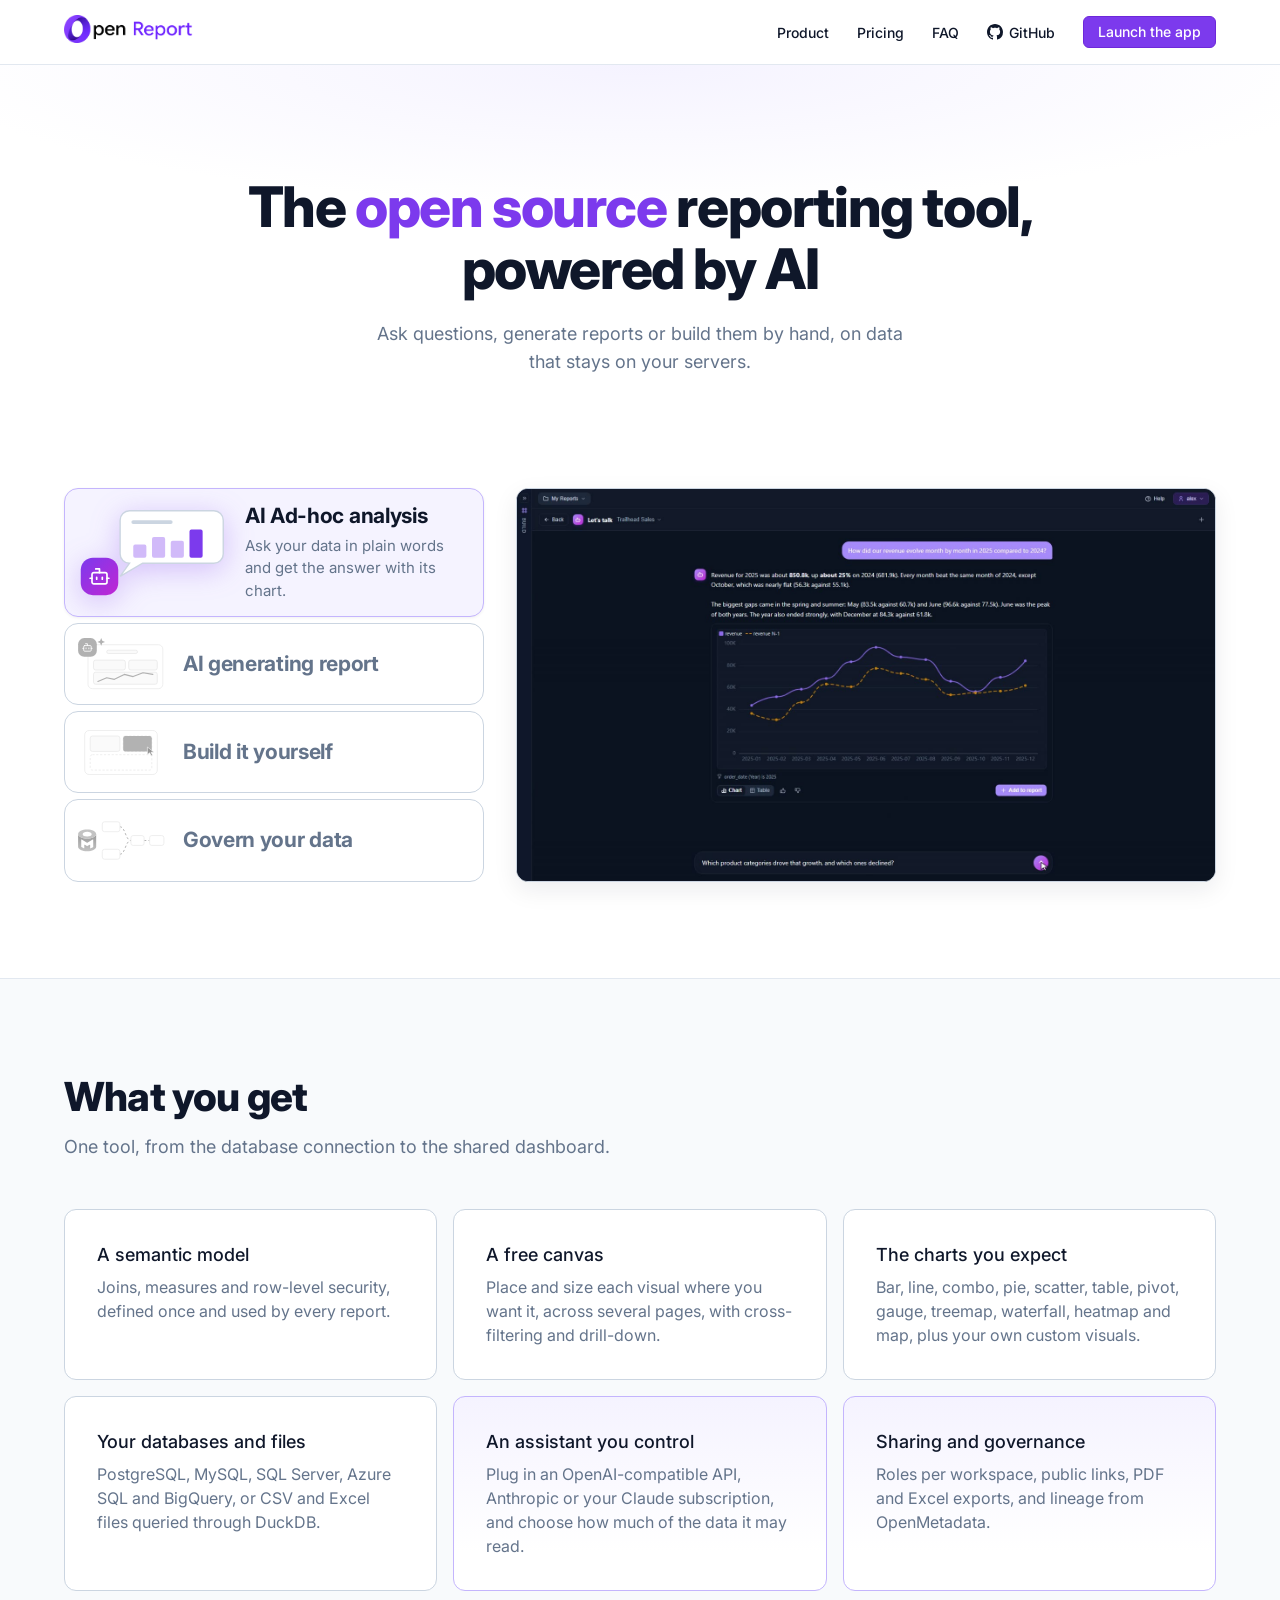
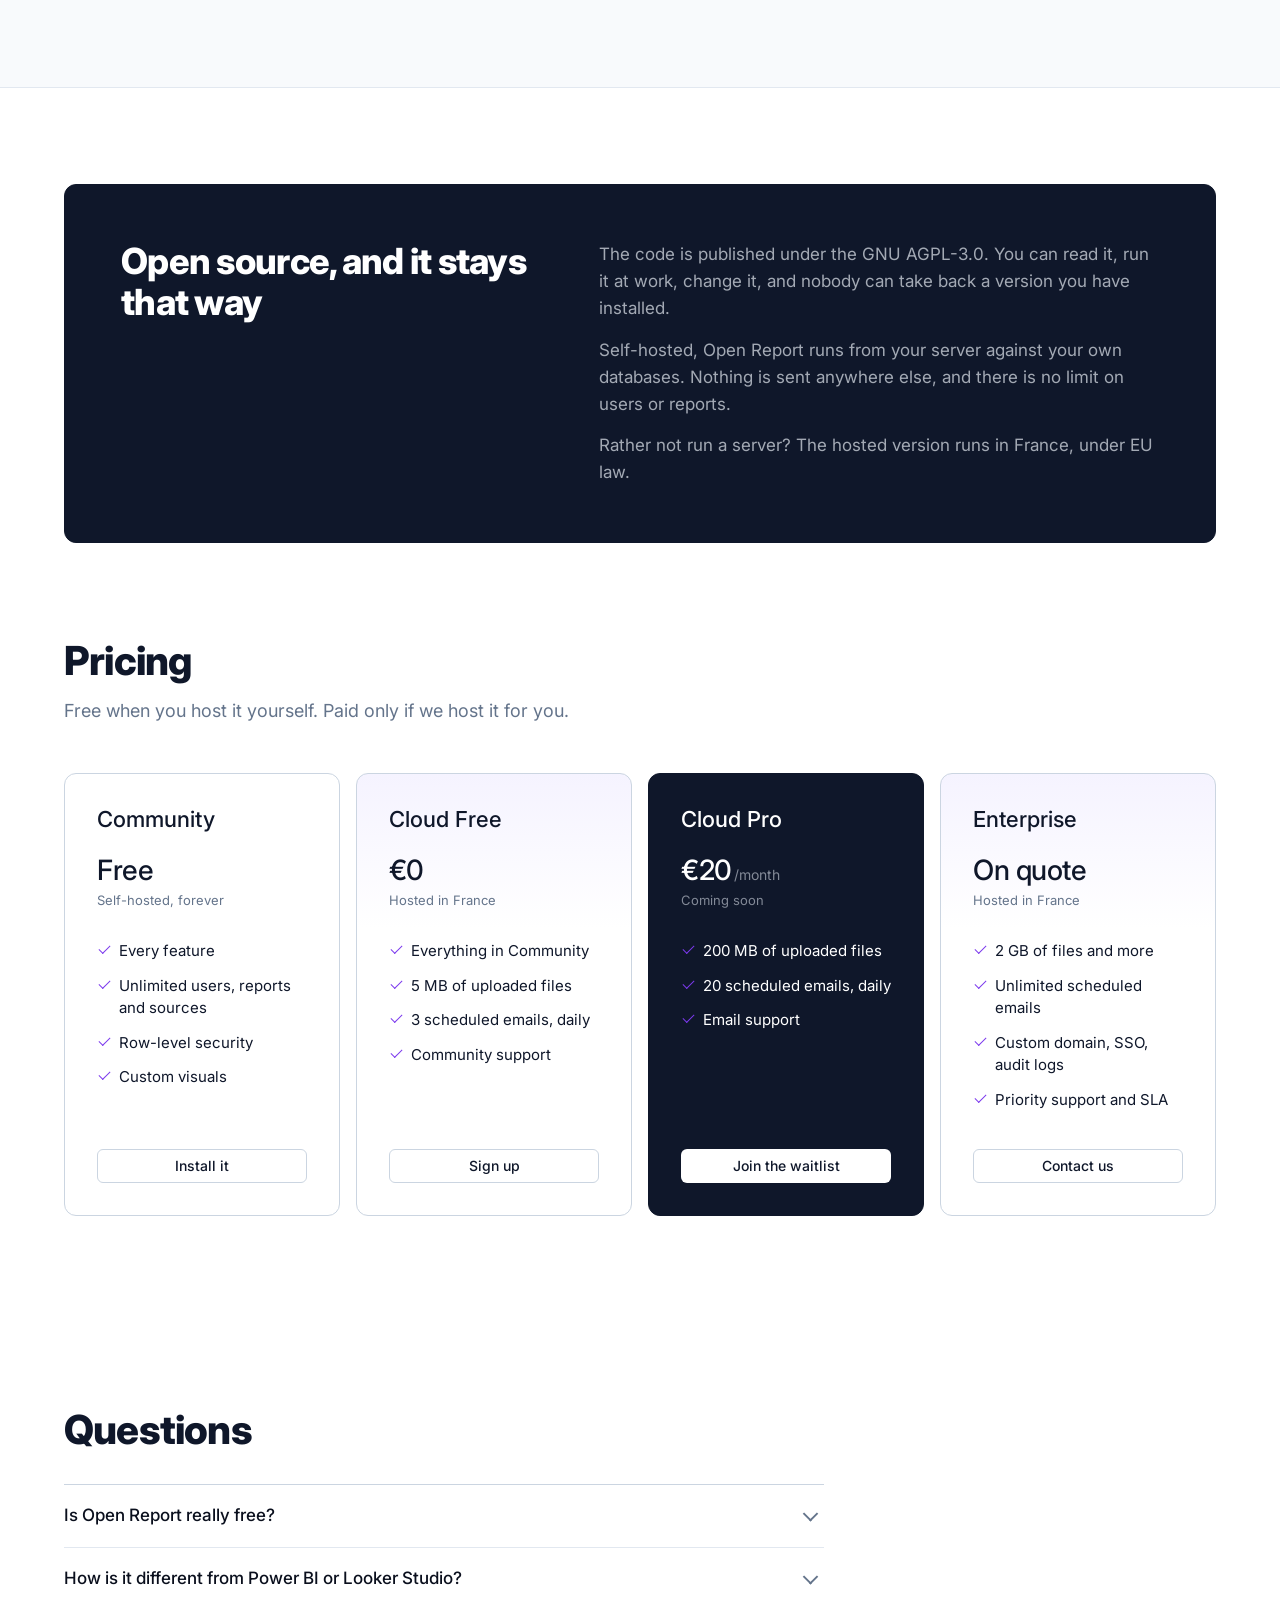
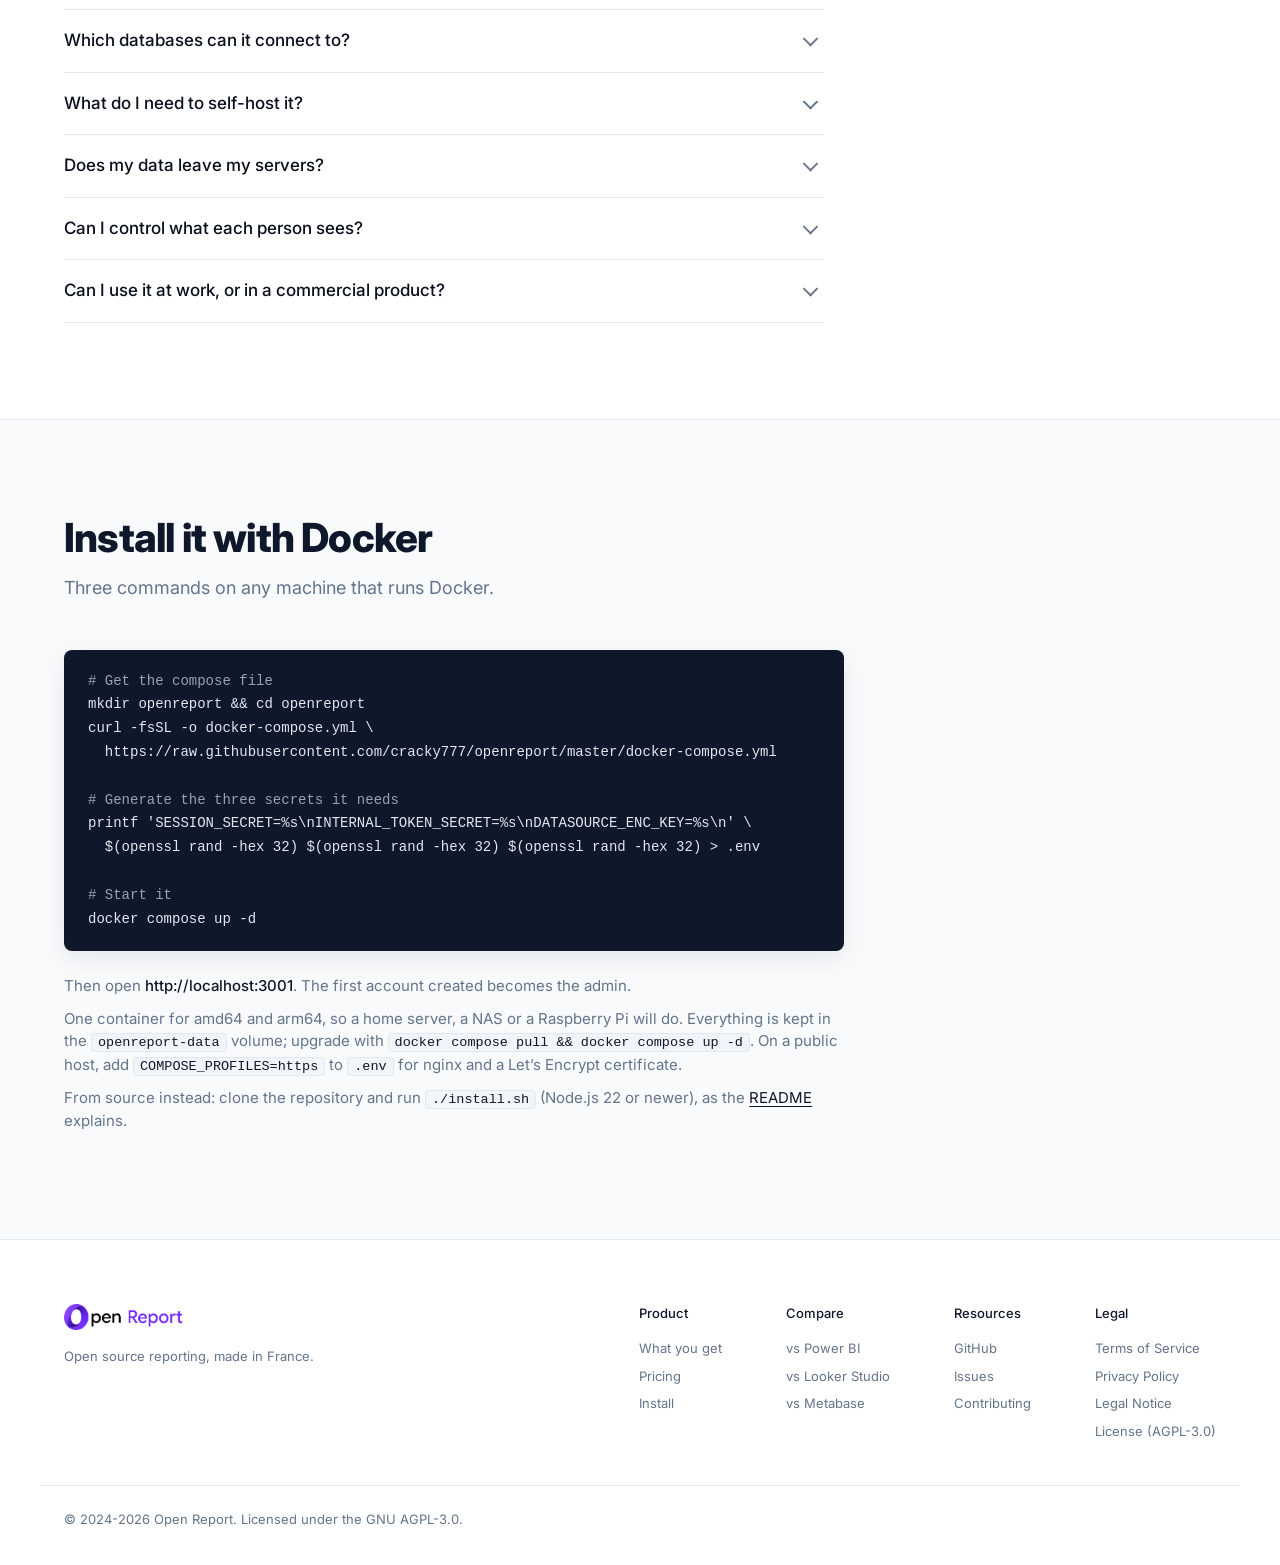
==== commit 5c1237dd: "feat(site): refonte de la page d'accueil, vidéos de l'outil et lien vers la démo Carrousel des usage" ====
--- a/index.html
+++ b/index.html
@@ -6,8 +6,8 @@
   <title>Open Report — Open source Power BI &amp; Looker Studio alternative</title>
   <meta name="description" content="Self-hosted reporting and dashboards with drag-and-drop, row-level security, scheduled email reports and 12+ chart types. PostgreSQL, MySQL, BigQuery, Azure SQL, DuckDB. Free and open source under the GNU AGPL-3.0. Your data stays on your servers.">
   <meta name="author" content="Open Report">
-  <meta name="theme-color" content="#7c3aed" media="(prefers-color-scheme: light)">
-  <meta name="theme-color" content="#0f0a1f" media="(prefers-color-scheme: dark)">
+  <meta name="theme-color" content="#ffffff" media="(prefers-color-scheme: light)">
+  <meta name="theme-color" content="#0a0a14" media="(prefers-color-scheme: dark)">
 
   <!-- Canonical URL — avoids duplicate-content issues across http/https/www variants -->
   <link rel="canonical" href="https://openreport.io/">
@@ -185,7 +185,6 @@
 </head>
 <body>
 
-  <!-- Navigation -->
   <nav class="nav">
     <div class="container nav-inner">
       <a href="/" class="logo">
@@ -195,458 +194,184 @@
         </picture>
       </a>
       <div class="nav-links">
-        <a href="#features">Features</a>
-        <a href="#visualizations">Visualizations</a>
+        <a href="#product">Product</a>
         <a href="#pricing">Pricing</a>
         <a href="#faq">FAQ</a>
-        <a href="https://github.com/cracky777/openreport" target="_blank" class="nav-github">
-          <svg width="16" height="16" viewBox="0 0 24 24" fill="currentColor"><path d="M12 0C5.37 0 0 5.37 0 12c0 5.31 3.435 9.795 8.205 11.385.6.105.825-.255.825-.57 0-.285-.015-1.23-.015-2.235-3.015.555-3.795-.735-4.035-1.41-.135-.345-.72-1.41-1.23-1.695-.42-.225-1.02-.78-.015-.795.945-.015 1.62.87 1.845 1.23 1.08 1.815 2.805 1.305 3.495.99.105-.78.42-1.305.765-1.605-2.67-.3-5.46-1.335-5.46-5.925 0-1.305.465-2.385 1.23-3.225-.12-.3-.54-1.53.12-3.18 0 0 1.005-.315 3.3 1.23.96-.27 1.98-.405 3-.405s2.04.135 3 .405c2.295-1.56 3.3-1.23 3.3-1.23.66 1.65.24 2.88.12 3.18.765.84 1.23 1.905 1.23 3.225 0 4.605-2.805 5.625-5.475 5.925.435.375.81 1.095.81 2.22 0 1.605-.015 2.895-.015 3.3 0 .315.225.69.825.57A12.02 12.02 0 0024 12c0-6.63-5.37-12-12-12z"/></svg>
-          GitHub
-        </a>
-        <a href="https://app.openreport.io" class="btn btn-outline btn-sm">Sign in</a>
-        <a href="https://app.openreport.io" class="btn btn-primary btn-sm">Launch App</a>
-      </div>
-      <button class="nav-toggle" onclick="document.querySelector('.nav-links').classList.toggle('open')">
+        <a href="https://github.com/cracky777/openreport" target="_blank" rel="noopener" class="nav-github"><svg width="16" height="16" viewBox="0 0 24 24" fill="currentColor" aria-hidden="true"><path d="M12 0C5.37 0 0 5.37 0 12c0 5.31 3.435 9.795 8.205 11.385.6.105.825-.255.825-.57 0-.285-.015-1.23-.015-2.235-3.015.555-3.795-.735-4.035-1.41-.135-.345-.72-1.41-1.23-1.695-.42-.225-1.02-.78-.015-.795.945-.015 1.62.87 1.845 1.23 1.08 1.815 2.805 1.305 3.495.99.105-.78.42-1.305.765-1.605-2.67-.3-5.46-1.335-5.46-5.925 0-1.305.465-2.385 1.23-3.225-.12-.3-.54-1.53.12-3.18 0 0 1.005-.315 3.3 1.23.96-.27 1.98-.405 3-.405s2.04.135 3 .405c2.295-1.56 3.3-1.23 3.3-1.23.66 1.65.24 2.88.12 3.18.765.84 1.23 1.905 1.23 3.225 0 4.605-2.805 5.625-5.475 5.925.435.375.81 1.095.81 2.22 0 1.605-.015 2.895-.015 3.3 0 .315.225.69.825.57A12.02 12.02 0 0024 12c0-6.63-5.37-12-12-12z"/></svg>GitHub</a>
+        <a href="https://app.openreport.io" class="btn btn-primary btn-sm">Launch the app</a>
+      </div>
+      <button class="nav-toggle" type="button" aria-label="Menu" onclick="document.querySelector('.nav-links').classList.toggle('open')">
         <span></span><span></span><span></span>
       </button>
     </div>
   </nav>
 
-  <!-- Hero -->
-  <section class="hero">
+  <header class="hero">
     <div class="container">
-      <div class="badge">
-        <svg width="14" height="14" viewBox="0 0 24 24" fill="none" stroke="currentColor" stroke-width="2.5" stroke-linecap="round" stroke-linejoin="round"><path d="M9 12l2 2l4 -4"/><path d="M12 21a9 9 0 1 1 0 -18a9 9 0 0 1 0 18z"/></svg>
-        Open-Source · No vendor lock-in
-      </div>
-      <h1>Open source reporting<br>and dashboards, <span class="hl">self-hosted</span></h1>
-      <p class="hero-sub">
-        Build interactive dashboards with a drag-and-drop canvas. Connect your databases,
-        share with your team, enforce row-level security, all on infrastructure you own.
-        The open source alternative to Power BI and Looker Studio: no black-box pricing,
-        no per-seat fees, no data leaving your servers.
-      </p>
-      <div class="hero-actions">
-        <a href="https://app.openreport.io" class="btn btn-primary btn-lg">Launch App</a>
-        <a href="https://github.com/cracky777/openreport" target="_blank" class="btn btn-outline btn-lg">
-          <svg width="18" height="18" viewBox="0 0 24 24" fill="currentColor"><path d="M12 0C5.37 0 0 5.37 0 12c0 5.31 3.435 9.795 8.205 11.385.6.105.825-.255.825-.57 0-.285-.015-1.23-.015-2.235-3.015.555-3.795-.735-4.035-1.41-.135-.345-.72-1.41-1.23-1.695-.42-.225-1.02-.78-.015-.795.945-.015 1.62.87 1.845 1.23 1.08 1.815 2.805 1.305 3.495.99.105-.78.42-1.305.765-1.605-2.67-.3-5.46-1.335-5.46-5.925 0-1.305.465-2.385 1.23-3.225-.12-.3-.54-1.53.12-3.18 0 0 1.005-.315 3.3 1.23.96-.27 1.98-.405 3-.405s2.04.135 3 .405c2.295-1.56 3.3-1.23 3.3-1.23.66 1.65.24 2.88.12 3.18.765.84 1.23 1.905 1.23 3.225 0 4.605-2.805 5.625-5.475 5.925.435.375.81 1.095.81 2.22 0 1.605-.015 2.895-.015 3.3 0 .315.225.69.825.57A12.02 12.02 0 0024 12c0-6.63-5.37-12-12-12z"/></svg>
-          Star on GitHub
-        </a>
-        <a href="#get-started" class="btn btn-ghost btn-lg">Self-host →</a>
-      </div>
-
-      <!-- Editor mock -->
-      <div class="hero-image">
-        <div class="editor-frame">
-          <div class="editor-titlebar">
-            <div class="editor-dots"><span></span><span></span><span></span></div>
-            <div class="editor-url">app.openreport.io / Sales report</div>
-          </div>
-          <div class="editor-toolbar">
-            <div class="tb-group">
-              <div class="tb-icon"><svg width="14" height="14" viewBox="0 0 24 24" fill="none" stroke="currentColor" stroke-width="2" stroke-linecap="round" stroke-linejoin="round"><path d="M9 14L4 9l5 -5"/><path d="M4 9h11a5 5 0 0 1 0 10h-3"/></svg></div>
-              <div class="tb-icon"><svg width="14" height="14" viewBox="0 0 24 24" fill="none" stroke="currentColor" stroke-width="2" stroke-linecap="round" stroke-linejoin="round"><path d="M15 14l5 -5l-5 -5"/><path d="M20 9h-11a5 5 0 0 0 0 10h3"/></svg></div>
-            </div>
-            <div class="tb-pill"><svg width="12" height="12" viewBox="0 0 24 24" fill="none" stroke="currentColor" stroke-width="2"><path d="M12 6m-8 0a8 3 0 1 0 16 0a8 3 0 1 0 -16 0"/><path d="M4 6v6a8 3 0 0 0 16 0v-6"/><path d="M4 12v6a8 3 0 0 0 16 0v-6"/></svg> Sales 2024</div>
-            <div class="tb-title">Q4 Performance</div>
-            <div class="tb-group tb-right">
-              <div class="tb-chip">Public</div>
-              <div class="tb-icon"><svg width="14" height="14" viewBox="0 0 24 24" fill="none" stroke="currentColor" stroke-width="2" stroke-linecap="round" stroke-linejoin="round"><path d="M4 12v8a1 1 0 0 0 1 1h14a1 1 0 0 0 1 -1v-8"/><path d="M12 3v13"/><path d="M8 7l4 -4l4 4"/></svg></div>
-            </div>
-          </div>
-          <div class="editor-body">
-            <!-- Canvas -->
-            <div class="ed-canvas">
-              <div class="ew ew-kpi">
-                <div class="kpi-label">Revenue Q4</div>
-                <div class="kpi-value">€1.24M</div>
-                <div class="kpi-delta">▲ 18.4%</div>
-              </div>
-              <div class="ew ew-kpi alt">
-                <div class="kpi-label">New customers</div>
-                <div class="kpi-value">847</div>
-                <div class="kpi-delta">▲ 12.1%</div>
-              </div>
-              <div class="ew ew-bar">
-                <div class="bar-title">Revenue by region</div>
-                <div class="bars">
-                  <div class="bar"><span style="height:80%"></span></div>
-                  <div class="bar"><span style="height:62%"></span></div>
-                  <div class="bar"><span style="height:48%"></span></div>
-                  <div class="bar"><span style="height:34%"></span></div>
-                  <div class="bar"><span style="height:22%"></span></div>
-                </div>
-              </div>
-              <div class="ew ew-line">
-                <div class="bar-title">Monthly trend</div>
-                <svg viewBox="0 0 200 80" preserveAspectRatio="none" class="line-svg">
-                  <defs>
-                    <linearGradient id="lg1" x1="0" y1="0" x2="0" y2="1">
-                      <stop offset="0%" style="stop-color: var(--accent); stop-opacity: 0.4"/>
-                      <stop offset="100%" style="stop-color: var(--accent); stop-opacity: 0"/>
-                    </linearGradient>
-                  </defs>
-                  <path d="M0,60 L25,52 L50,55 L75,38 L100,42 L125,28 L150,32 L175,18 L200,22 L200,80 L0,80 Z" fill="url(#lg1)"/>
-                  <path d="M0,60 L25,52 L50,55 L75,38 L100,42 L125,28 L150,32 L175,18 L200,22" fill="none" stroke-width="2" style="stroke: var(--accent)"/>
-                </svg>
-              </div>
-              <div class="ew ew-pie">
-                <div class="bar-title">By product</div>
-                <div class="pie"></div>
-              </div>
-              <div class="ew ew-table">
-                <div class="bar-title">Top customers</div>
-                <div class="trow"><span>Acme Corp</span><span>€48K</span></div>
-                <div class="trow"><span>Globex</span><span>€41K</span></div>
-                <div class="trow"><span>Initech</span><span>€36K</span></div>
-                <div class="trow"><span>Soylent</span><span>€29K</span></div>
-              </div>
-            </div>
-
-            <!-- Config panel -->
-            <div class="ed-config">
-              <div class="cfg-h">Bar chart</div>
-              <div class="cfg-row">
-                <span>Stacking</span>
-                <span class="cfg-val">Clustered</span>
-              </div>
-              <div class="cfg-row">
-                <span>Show labels</span>
-                <span class="toggle on"></span>
-              </div>
-              <div class="cfg-row">
-                <span>Color</span>
-                <span class="swatch"></span>
-              </div>
-              <div class="cfg-row">
-                <span>Border radius</span>
-                <span class="slider"><span></span></span>
-              </div>
-              <div class="cfg-h cfg-h2">Filters</div>
-              <div class="cfg-row">
-                <span>Year</span>
-                <span class="cfg-val">2024</span>
-              </div>
-              <div class="cfg-row">
-                <span>Region</span>
-                <span class="cfg-val">All</span>
-              </div>
-            </div>
-
-            <!-- Data panel (far right) -->
-            <div class="ed-data">
-              <div class="data-section">
-                <div class="data-h">Dimensions</div>
-                <div class="data-item"><span class="d-tag dim">D</span> region</div>
-                <div class="data-item"><span class="d-tag dim">D</span> product</div>
-                <div class="data-item"><span class="d-tag dim">D</span> month</div>
-                <div class="data-item"><span class="d-tag dim">D</span> customer</div>
-              </div>
-              <div class="data-section">
-                <div class="data-h">Measures</div>
-                <div class="data-item"><span class="d-tag mea">M</span> revenue</div>
-                <div class="data-item"><span class="d-tag mea">M</span> units sold</div>
-                <div class="data-item"><span class="d-tag mea">M</span> margin %</div>
-                <div class="data-item"><span class="d-tag mea fx">fx</span> growth YoY</div>
-              </div>
-            </div>
-          </div>
+      <h1>The <span class="hero-accent">open source</span> reporting tool, powered by AI</h1>
+      <p class="hero-sub">Ask questions, generate reports or build them by hand, on data that stays on your servers.</p>
+    </div>
+  </header>
+
+  <!-- Uses of the tool, recorded on a demo instance (1600 x 900 MP4, muted:
+       they play like GIFs at a tenth of the weight). Each use is a card with
+       its scene (the assistant's robot at work, the page built by hand, the
+       lineage under the OpenMetadata logo, Apache 2.0); the open card's scene comes alive and its recording
+       plays on the right, then the next card opens when it ends. -->
+  <section class="tour" aria-label="Open Report in use" data-tour>
+    <div class="container tour-grid">
+      <ol class="tiles">
+        <li class="tile" data-tile>
+          <button type="button" class="tile-btn" aria-label="AI Ad-hoc analysis"></button>
+          <svg class="tour-scene" viewBox="0 0 160 96" width="120" height="72" aria-hidden="true">
+            <defs><linearGradient id="sc-g1" x1="0" y1="0" x2="1" y2="1"><stop offset="0" stop-color="#7c3aed"/><stop offset="1" stop-color="#c026d3"/></linearGradient></defs>
+            <g class="sc-bob"><g transform="translate(4 54)"><rect width="40" height="40" rx="13" fill="url(#sc-g1)"/><g transform="translate(8 8)" fill="none" stroke="#fff" stroke-width="1.8" stroke-linecap="round" stroke-linejoin="round"><path d="M12 8V4H8"/><rect width="16" height="12" x="4" y="8" rx="2"/><path d="M2 14h2M20 14h2"/><path class="sc-eyes" d="M15 13v2M9 13v2"/></g></g></g>
+            <path class="sc-panel" d="M56 4H146a10 10 0 0 1 10 10V50a10 10 0 0 1-10 10H70L46 74l10-14a10 10 0 0 1-10-10V14a10 10 0 0 1 10-10z"/>
+            <path d="M60 16h40" class="sc-line"/>
+            <rect class="sc-bar" x="60" y="40" width="14" height="14" rx="2"/><rect class="sc-bar sc-d1" x="80" y="32" width="14" height="22" rx="2"/><rect class="sc-bar sc-d2" x="100" y="36" width="14" height="18" rx="2"/><rect class="sc-bar sc-hot sc-d3" x="120" y="24" width="14" height="30" rx="2"/>
+          </svg>
+          <div class="tile-text"><h3>AI Ad-hoc analysis</h3><p>Ask your data in plain words and get the answer with its chart.</p></div>
+        </li>
+        <li class="tile" data-tile>
+          <button type="button" class="tile-btn" aria-label="AI generating report"></button>
+          <svg class="tour-scene" viewBox="0 0 160 96" width="120" height="72" aria-hidden="true">
+            <rect x="20" y="12" width="136" height="80" rx="8" class="sc-panel"/>
+            <rect class="sc-pop" x="54" y="22" width="56" height="6" rx="3"/>
+            <rect class="sc-pop" x="30" y="40" width="58" height="18" rx="4"/><rect class="sc-pop" x="94" y="40" width="52" height="18" rx="4"/>
+            <g class="sc-pop"><rect x="30" y="62" width="116" height="22" rx="4"/><path d="M38 79l16-7 14 3 18-9 16 4 18-7 18 3" class="sc-trend"/></g>
+            <defs><linearGradient id="sc-g2" x1="0" y1="0" x2="1" y2="1"><stop offset="0" stop-color="#7c3aed"/><stop offset="1" stop-color="#c026d3"/></linearGradient></defs>
+            <g class="sc-bob"><g transform="translate(2 0) scale(0.85)"><rect width="40" height="40" rx="13" fill="url(#sc-g2)"/><g transform="translate(8 8)" fill="none" stroke="#fff" stroke-width="1.8" stroke-linecap="round" stroke-linejoin="round"><path d="M12 8V4H8"/><rect width="16" height="12" x="4" y="8" rx="2"/><path d="M2 14h2M20 14h2"/><path class="sc-eyes" d="M15 13v2M9 13v2"/></g></g></g>
+            <path class="sc-spark" d="M44 0l2 5 5 2-5 2-2 5-2-5-5-2 5-2z"/>
+          </svg>
+          <div class="tile-text"><h3>AI generating report</h3><p>Describe the report you need and the AI builds it, page by page.</p></div>
+        </li>
+        <li class="tile" data-tile>
+          <button type="button" class="tile-btn" aria-label="Build it yourself"></button>
+          <svg class="tour-scene" viewBox="0 0 160 96" width="120" height="72" aria-hidden="true">
+            <rect x="14" y="8" width="132" height="80" rx="8" class="sc-panel"/>
+            <rect x="24" y="18" width="54" height="28" rx="4" class="sc-done"/>
+            <rect x="84" y="18" width="52" height="28" rx="4" class="sc-slot"/>
+            <rect x="24" y="52" width="112" height="28" rx="4" class="sc-slot"/>
+            <g class="sc-drag"><rect x="84" y="18" width="52" height="28" rx="4" class="sc-block"/><path d="M0 0v14l4-3.5 3 5.5 2.5-1-2.9-5.5H12z" transform="translate(128 38)" class="sc-cursor"/></g>
+          </svg>
+          <div class="tile-text"><h3>Build it yourself</h3><p>Build or fine-tune any report by hand, the way an analyst works.</p>
+          <a class="tile-try" href="https://demo.openreport.io">Try the editor</a></div>
+        </li>
+        <li class="tile" data-tile>
+          <button type="button" class="tile-btn" aria-label="Govern your data"></button>
+          <svg class="tour-scene" viewBox="0 0 160 96" width="120" height="72" aria-hidden="true">
+            <defs><linearGradient id="sc-om" x1="26.5" y1="18.8" x2="26.5" y2="64" gradientUnits="userSpaceOnUse"><stop stop-color="#35198E"/><stop offset="1" stop-color="#8D6AF1"/></linearGradient></defs>
+            <g class="sc-bob"><g transform="translate(2 28) scale(0.62)" aria-label="OpenMetadata"><path d="M0 13v37.66C.11 58.04 11.94 64 26.5 64S52.89 58.04 53 50.66V13c-.11 7.38-11.94 13.34-26.5 13.34S.11 20.38 0 13z" fill="url(#sc-om)"/><path fill-rule="evenodd" d="M26.5 27C41.14 27 53 20.96 53 13.5S41.14 0 26.5 0 0 6.04 0 13.5 11.86 27 26.5 27zm.1-6.59c7.32 0 13.26-3.02 13.26-6.75s-5.94-6.75-13.26-6.75-13.25 3.02-13.25 6.75 5.93 6.75 13.25 6.75z" fill="#8D6AF1"/><path d="M18.13 45.7v8.68c0 .77-.83 1.25-1.5.87l-6.96-3.98a1 1 0 0 1-.5-.87V30.15c0-.78.85-1.26 1.52-.85l15.35 9.32c.32.2.71.2 1.03.01l15.79-9.36c.67-.4 1.51.09 1.51.86v20.68c0 .37-.21.71-.54.89l-6.96 3.64a1 1 0 0 1-1.46-.89v-8.79c0-.77-.83-1.25-1.5-.87l-6.85 3.88a1 1 0 0 1-1-.01l-6.42-3.82c-.67-.4-1.51.08-1.51.86z" fill="#fff"/></g></g>
+            <path d="M78 23c10 0 10 25 20 25M78 73c10 0 10-25 20-25M122 48h10" class="sc-edge"/>
+            <rect class="sc-node sc-n3" x="46" y="14" width="32" height="18" rx="4"/><rect class="sc-node sc-n3" x="46" y="64" width="32" height="18" rx="4"/>
+            <rect class="sc-node sc-n2" x="98" y="39" width="24" height="18" rx="4"/>
+            <rect class="sc-node sc-n1" x="132" y="39" width="26" height="18" rx="4"/>
+          </svg>
+          <div class="tile-text"><h3>Govern your data</h3><p>Ask where a number comes from: the lineage is read from OpenMetadata.</p></div>
+        </li>
+      </ol>
+      <div class="tour-wrap">
+        <div class="tour-screen">
+          <video src="videos/ask.mp4" poster="img/ask.jpg" muted playsinline preload="auto" width="1600" height="900" aria-label="Asking Open Report questions about sales: the answers come with charts"></video>
+          <video src="videos/create.mp4" poster="img/create.jpg" muted playsinline preload="metadata" width="1600" height="900" aria-label="A sales report requested in one sentence, built and designed by the assistant"></video>
+          <video src="videos/build.mp4" poster="img/build.jpg" muted playsinline preload="metadata" width="1600" height="900" aria-label="A bar chart built by dragging fields onto the page in the editor"></video>
+          <video src="videos/govern.mp4" poster="img/govern.jpg" muted playsinline preload="metadata" width="1600" height="900" aria-label="Asking where the revenue figure comes from: the assistant answers from the OpenMetadata lineage"></video>
         </div>
       </div>
     </div>
   </section>
 
-  <!-- Why open source -->
-  <section class="why-os">
+  <section id="product" class="product">
     <div class="container">
-      <h2>Why open source BI matters</h2>
-      <p class="section-sub">Your data is your business. The tool that reads it should be transparent, auditable, and yours.</p>
-      <div class="why-grid">
-        <div class="why-card">
-          <div class="why-icon"><svg width="28" height="28" viewBox="0 0 24 24" fill="none" stroke="currentColor" stroke-width="1.5" stroke-linecap="round" stroke-linejoin="round"><path d="M12 3a12 12 0 0 0 8.5 3a12 12 0 0 1 -8.5 15a12 12 0 0 1 -8.5 -15a12 12 0 0 0 8.5 -3"/><path d="M9 12l2 2l4 -4"/></svg></div>
-          <h3>No vendor lock-in</h3>
-          <p>AGPL-3.0 source code. Fork it, patch it, run it on a Raspberry Pi, at home or at work. We can never deprecate or paywall what you've already deployed.</p>
-        </div>
-        <div class="why-card">
-          <div class="why-icon"><svg width="28" height="28" viewBox="0 0 24 24" fill="none" stroke="currentColor" stroke-width="1.5" stroke-linecap="round" stroke-linejoin="round"><path d="M12 3l8 4.5v9l-8 4.5l-8 -4.5v-9z"/><path d="M12 12l8 -4.5"/><path d="M12 12v9"/><path d="M12 12L4 7.5"/></svg></div>
-          <h3>Your data, your servers</h3>
-          <p>Self-host on-premise or in your own cloud. Connect to Postgres, MySQL, BigQuery, Azure SQL. Queries run locally, and nothing leaves your network.</p>
-        </div>
-        <div class="why-card">
-          <div class="why-icon"><svg width="28" height="28" viewBox="0 0 24 24" fill="none" stroke="currentColor" stroke-width="1.5" stroke-linecap="round" stroke-linejoin="round"><path d="M3 12a9 9 0 1 0 18 0a9 9 0 0 0 -18 0"/><path d="M3 12h18"/><path d="M12 3a14.5 14.5 0 0 1 0 18a14.5 14.5 0 0 1 0 -18"/></svg></div>
-          <h3>Transparent forever</h3>
-          <p>Read the code. Read the queries. Audit the security. No telemetry shipping back to a SaaS vendor. What you see in the repo is what runs in your stack.</p>
-        </div>
-        <div class="why-card">
-          <div class="why-icon"><svg width="28" height="28" viewBox="0 0 24 24" fill="none" stroke="currentColor" stroke-width="1.5" stroke-linecap="round" stroke-linejoin="round"><path d="M9 12l2 2l4 -4"/><path d="M12 3a12 12 0 0 0 -8.5 3a12 12 0 0 0 8.5 18a12 12 0 0 0 8.5 -18a12 12 0 0 0 -8.5 -3"/></svg></div>
-          <h3>Free, forever</h3>
-          <p>Unlimited reports, unlimited users, unlimited datasources when you self-host. No seat licenses, no &laquo; first 5 are free, then $20/user &raquo; surprise.</p>
-        </div>
-      </div>
-
-      <div class="why-callout">
-        <img src="eu-flag.svg" alt="European Union flag" class="why-flag" width="36" height="24">
-        <div>
-          <h4>Choose our cloud? Your data stays in France.</h4>
-          <p>If you'd rather not host yourself, our managed cloud runs on European infrastructure: your databases, uploaded files and metadata are stored in France, under EU jurisdiction (GDPR-native, no Cloud Act exposure).</p>
-        </div>
+      <h2>What you get</h2>
+      <p class="section-sub">One tool, from the database connection to the shared dashboard.</p>
+      <div class="cards">
+        <div class="card"><h3>A semantic model</h3><p>Joins, measures and row-level security, defined once and used by every report.</p></div>
+        <div class="card"><h3>A free canvas</h3><p>Place and size each visual where you want it, across several pages, with cross-filtering and drill-down.</p></div>
+        <div class="card"><h3>The charts you expect</h3><p>Bar, line, combo, pie, scatter, table, pivot, gauge, treemap, waterfall, heatmap and map, plus your own custom visuals.</p></div>
+        <div class="card"><h3>Your databases and files</h3><p>PostgreSQL, MySQL, SQL Server, Azure SQL and BigQuery, or CSV and Excel files queried through DuckDB.</p></div>
+        <div class="card card-highlight"><h3>An assistant you control</h3><p>Plug in an OpenAI-compatible API, Anthropic or your Claude subscription, and choose how much of the data it may read.</p></div>
+        <div class="card card-highlight"><h3>Sharing and governance</h3><p>Roles per workspace, public links, PDF and Excel exports, and lineage from OpenMetadata.</p></div>
       </div>
     </div>
   </section>
 
-  <!-- Features -->
-  <section id="features" class="features">
+  <section class="open">
     <div class="container">
-      <h2>Everything you need to build reports and dashboards</h2>
-      <p class="section-sub">No coding required. Connect your data, drag widgets, secure access, share with your team.</p>
-      <div class="features-grid">
-        <div class="feature-card">
-          <div class="feature-icon"><svg width="28" height="28" viewBox="0 0 24 24" fill="none" stroke="currentColor" stroke-width="1.5" stroke-linecap="round" stroke-linejoin="round"><path d="M8 13v-8.5a1.5 1.5 0 0 1 3 0v7.5"/><path d="M11 11.5v-2a1.5 1.5 0 0 1 3 0v2.5"/><path d="M14 10.5a1.5 1.5 0 0 1 3 0v1.5"/><path d="M17 11.5a1.5 1.5 0 0 1 3 0v4.5a6 6 0 0 1 -6 6h-2h.208a6 6 0 0 1 -5.012 -2.7l-.196 -.3c-.312 -.479 -1.407 -2.388 -3.286 -5.728a1.5 1.5 0 0 1 .536 -2.022a1.867 1.867 0 0 1 2.28 .28l1.47 1.47"/></svg></div>
-          <h3>Drag & Drop Canvas</h3>
-          <p>Freely position and resize widgets on a snap-to-grid canvas. Rotate, layer, group. Power BI-style freedom, on a multi-page layout.</p>
-        </div>
-        <div class="feature-card highlight">
-          <div class="feature-tag">Fine-grained</div>
-          <div class="feature-icon"><svg width="28" height="28" viewBox="0 0 24 24" fill="none" stroke="currentColor" stroke-width="1.5" stroke-linecap="round" stroke-linejoin="round"><path d="M12 3a12 12 0 0 0 8.5 3a12 12 0 0 1 -8.5 15a12 12 0 0 1 -8.5 -15a12 12 0 0 0 8.5 -3"/><path d="M10 12l2 2l4 -4"/></svg></div>
-          <h3>Row-Level Security</h3>
-          <p>Define per-row access on any data model with glob patterns (<code>*@acme.com</code>, <code>alice*</code>). Deny by default, owner and admin bypass; viewers only see what you allow.</p>
-        </div>
-        <div class="feature-card highlight">
-          <div class="feature-tag">Built-in</div>
-          <div class="feature-icon"><svg width="28" height="28" viewBox="0 0 24 24" fill="none" stroke="currentColor" stroke-width="1.5" stroke-linecap="round" stroke-linejoin="round"><path d="M9 7m-4 0a4 4 0 1 0 8 0a4 4 0 1 0 -8 0"/><path d="M3 21v-2a4 4 0 0 1 4 -4h4a4 4 0 0 1 4 4v2"/><path d="M16 3.13a4 4 0 0 1 0 7.75"/><path d="M21 21v-2a4 4 0 0 0 -3 -3.85"/></svg></div>
-          <h3>Workspaces &amp; team roles</h3>
-          <p>Group reports in workspaces, invite members by email, assign Admin / Editor / Viewer roles. Move reports between workspaces, rename and delete with one click.</p>
-        </div>
-        <div class="feature-card">
-          <div class="feature-icon"><svg width="28" height="28" viewBox="0 0 24 24" fill="none" stroke="currentColor" stroke-width="1.5" stroke-linecap="round" stroke-linejoin="round"><path d="M12 6m-8 0a8 3 0 1 0 16 0a8 3 0 1 0 -16 0"/><path d="M4 6v6a8 3 0 0 0 16 0v-6"/><path d="M4 12v6a8 3 0 0 0 16 0v-6"/></svg></div>
-          <h3>Multi-database</h3>
-          <p>Native drivers for PostgreSQL, MySQL, Azure SQL, BigQuery. Or import CSV / Excel / Parquet / JSON locally with DuckDB. No warehouse required.</p>
-        </div>
-        <div class="feature-card">
-          <div class="feature-icon"><svg width="28" height="28" viewBox="0 0 24 24" fill="none" stroke="currentColor" stroke-width="1.5" stroke-linecap="round" stroke-linejoin="round"><path d="M10 10m-7 0a7 7 0 1 0 14 0a7 7 0 1 0 -14 0"/><path d="M21 21l-6 -6"/></svg></div>
-          <h3>Cross-filtering</h3>
-          <p>Click any chart to filter every other widget on the page. Highlights with opacity, drill paths, multi-select: exactly the interactions your users expect.</p>
-        </div>
-        <div class="feature-card">
-          <div class="feature-icon"><svg width="28" height="28" viewBox="0 0 24 24" fill="none" stroke="currentColor" stroke-width="1.5" stroke-linecap="round" stroke-linejoin="round"><path d="M4 4m0 2a2 2 0 0 1 2 -2h12a2 2 0 0 1 2 2v12a2 2 0 0 1 -2 2h-12a2 2 0 0 1 -2 -2z"/><path d="M8 8h8"/><path d="M8 12h8"/><path d="M8 16h5"/></svg></div>
-          <h3>Multi-page reports</h3>
-          <p>Organize content across pages with a sidebar navigator. Per-page filters, custom themes, and a preview/edit toggle, all without leaving the editor.</p>
-        </div>
-        <div class="feature-card">
-          <div class="feature-icon"><svg width="28" height="28" viewBox="0 0 24 24" fill="none" stroke="currentColor" stroke-width="1.5" stroke-linecap="round" stroke-linejoin="round"><path d="M21 12a9 9 0 1 1 -18 0a9 9 0 0 1 18 0z"/><path d="M9 11l3 3l8 -8"/></svg></div>
-          <h3>Custom measures</h3>
-          <p>Build calculated fields with a SQL expression editor that knows your model. Sum, average, ratio, growth-over-time, anything DuckDB or your DB supports.</p>
-        </div>
-        <div class="feature-card">
-          <div class="feature-icon"><svg width="28" height="28" viewBox="0 0 24 24" fill="none" stroke="currentColor" stroke-width="1.5" stroke-linecap="round" stroke-linejoin="round"><path d="M10 14l11 -11"/><path d="M21 3l-6.5 18a.55 .55 0 0 1 -1 0l-3.5 -7l-7 -3.5a.55 .55 0 0 1 0 -1l18 -6.5"/></svg></div>
-          <h3>Export &amp; share</h3>
-          <p>Export to PDF, PNG, Excel or print. Share reports via public links; viewers don't need accounts, RLS-protected reports stay locked down.</p>
-        </div>
-        <div class="feature-card">
-          <div class="feature-icon"><svg width="28" height="28" viewBox="0 0 24 24" fill="none" stroke="currentColor" stroke-width="1.5" stroke-linecap="round" stroke-linejoin="round"><path d="M12 21a9 9 0 0 1 0 -18c4.97 0 9 3.582 9 8c0 1.06 -.474 2.078 -1.318 2.828c-.844 .75 -1.989 1.172 -3.182 1.172h-2.5a2 2 0 0 0 -1 3.75a1.3 1.3 0 0 1 -1 2.25"/><path d="M8.5 10.5m-1 0a1 1 0 1 0 2 0a1 1 0 1 0 -2 0"/><path d="M12.5 7.5m-1 0a1 1 0 1 0 2 0a1 1 0 1 0 -2 0"/><path d="M16.5 10.5m-1 0a1 1 0 1 0 2 0a1 1 0 1 0 -2 0"/></svg></div>
-          <h3>Theme &amp; customization</h3>
-          <p>Light/dark themes, custom color palettes per legend value, gradients, shadows, borders, rotation. Fine-tune every widget down to the pixel.</p>
-        </div>
-        <div class="feature-card highlight">
-          <div class="feature-tag">Cloud</div>
-          <div class="feature-icon"><svg width="28" height="28" viewBox="0 0 24 24" fill="none" stroke="currentColor" stroke-width="1.5" stroke-linecap="round" stroke-linejoin="round"><path d="M3 7l9 6l9 -6"/><path d="M21 7v10a2 2 0 0 1 -2 2h-9.5"/><path d="M3 7v10a2 2 0 0 0 2 2h2.5"/><path d="M3 12h6"/><path d="M3 16h4"/></svg></div>
-          <h3>Scheduled emails</h3>
-          <p>Send any report by email on a recurring cron: daily digests, weekly summaries, monthly KPIs. PDF attached, configurable timeouts, delivered to whoever you list.</p>
-        </div>
+      <div class="open-inner">
+      <h2>Open source, and it stays that way</h2>
+      <div class="open-text">
+        <p>The code is published under the GNU AGPL-3.0. You can read it, run it at work, change it, and nobody can take back a version you have installed.</p>
+        <p>Self-hosted, Open Report runs from your server against your own databases. Nothing is sent anywhere else, and there is no limit on users or reports.</p>
+        <p>Rather not run a server? The hosted version runs in France, under EU law.</p>
+      </div>
       </div>
     </div>
   </section>
 
-  <!-- Visualizations -->
-  <section id="visualizations" class="visualizations">
-    <div class="container">
-      <h2>12+ visualization types</h2>
-      <p class="section-sub">From simple bar charts to gauges, treemaps and pivot tables, all native and all themeable.</p>
-      <div class="viz-grid">
-        <div class="viz-card">
-          <div class="viz-icon"><svg width="26" height="26" viewBox="0 0 24 24" fill="none" stroke="currentColor" stroke-width="1.5" stroke-linecap="round" stroke-linejoin="round"><path d="M3 12m0 1a1 1 0 0 1 1 -1h4a1 1 0 0 1 1 1v6a1 1 0 0 1 -1 1h-4a1 1 0 0 1 -1 -1z"/><path d="M9 8m0 1a1 1 0 0 1 1 -1h4a1 1 0 0 1 1 1v10a1 1 0 0 1 -1 1h-4a1 1 0 0 1 -1 -1z"/><path d="M15 4m0 1a1 1 0 0 1 1 -1h4a1 1 0 0 1 1 1v14a1 1 0 0 1 -1 1h-4a1 1 0 0 1 -1 -1z"/><path d="M4 20h14"/></svg></div>
-          <span>Bar Chart</span>
-          <small>Clustered, Stacked, 100%</small>
-        </div>
-        <div class="viz-card">
-          <div class="viz-icon"><svg width="26" height="26" viewBox="0 0 24 24" fill="none" stroke="currentColor" stroke-width="1.5" stroke-linecap="round" stroke-linejoin="round"><path d="M4 19l16 0"/><path d="M4 15l4 -6l4 2l4 -5l4 4"/></svg></div>
-          <span>Line Chart</span>
-          <small>Line, Area, Stacked</small>
-        </div>
-        <div class="viz-card">
-          <div class="viz-icon"><svg width="26" height="26" viewBox="0 0 24 24" fill="none" stroke="currentColor" stroke-width="1.5" stroke-linecap="round" stroke-linejoin="round"><path d="M3 12m0 1a1 1 0 0 1 1 -1h4a1 1 0 0 1 1 1v6a1 1 0 0 1 -1 1h-4a1 1 0 0 1 -1 -1z"/><path d="M15 8m0 1a1 1 0 0 1 1 -1h4a1 1 0 0 1 1 1v10a1 1 0 0 1 -1 1h-4a1 1 0 0 1 -1 -1z"/><path d="M4 7l5 -3l5 4l6 -4"/></svg></div>
-          <span>Combo Chart</span>
-          <small>Line + Bar</small>
-        </div>
-        <div class="viz-card">
-          <div class="viz-icon"><svg width="26" height="26" viewBox="0 0 24 24" fill="none" stroke="currentColor" stroke-width="1.5" stroke-linecap="round" stroke-linejoin="round"><path d="M10 3.2a9 9 0 1 0 10.8 10.8a1 1 0 0 0 -1 -1h-6.8a2 2 0 0 1 -2 -2v-6.8a1 1 0 0 0 -1 -1"/><path d="M15 3.5a9 9 0 0 1 5.5 5.5h-4.5a1 1 0 0 1 -1 -1v-4.5"/></svg></div>
-          <span>Pie / Donut</span>
-          <small>With labels</small>
-        </div>
-        <div class="viz-card">
-          <div class="viz-icon"><svg width="26" height="26" viewBox="0 0 24 24" fill="none" stroke="currentColor" stroke-width="1.5" stroke-linecap="round" stroke-linejoin="round"><path d="M6 6m-2 0a2 2 0 1 0 4 0a2 2 0 1 0 -4 0"/><path d="M12 12m-2 0a2 2 0 1 0 4 0a2 2 0 1 0 -4 0"/><path d="M18 8m-2 0a2 2 0 1 0 4 0a2 2 0 1 0 -4 0"/><path d="M8 16m-3 0a3 3 0 1 0 6 0a3 3 0 1 0 -6 0"/><path d="M17 18m-1 0a1 1 0 1 0 2 0a1 1 0 1 0 -2 0"/></svg></div>
-          <span>Scatter / Bubble</span>
-          <small>X, Y, Size</small>
-        </div>
-        <div class="viz-card">
-          <div class="viz-icon"><svg width="26" height="26" viewBox="0 0 24 24" fill="none" stroke="currentColor" stroke-width="1.5" stroke-linecap="round" stroke-linejoin="round"><path d="M4 4m0 2a2 2 0 0 1 2 -2h12a2 2 0 0 1 2 2v12a2 2 0 0 1 -2 2h-12a2 2 0 0 1 -2 -2z"/><path d="M4 10h16"/><path d="M10 4v16"/></svg></div>
-          <span>Table</span>
-          <small>Sort, paginate, format</small>
-        </div>
-        <div class="viz-card">
-          <div class="viz-icon"><svg width="26" height="26" viewBox="0 0 24 24" fill="none" stroke="currentColor" stroke-width="1.5" stroke-linecap="round" stroke-linejoin="round"><path d="M4 4m0 2a2 2 0 0 1 2 -2h12a2 2 0 0 1 2 2v12a2 2 0 0 1 -2 2h-12a2 2 0 0 1 -2 -2z"/><path d="M4 10h16"/><path d="M10 4v16"/><path d="M4 15h16"/><path d="M15 4v16"/></svg></div>
-          <span>Pivot Table</span>
-          <small>Row & column dims</small>
-        </div>
-        <div class="viz-card">
-          <div class="viz-icon"><svg width="26" height="26" viewBox="0 0 24 24" fill="none" stroke="currentColor" stroke-width="1.5" stroke-linecap="round" stroke-linejoin="round"><path d="M4 4h16a1 1 0 0 1 1 1v14a1 1 0 0 1 -1 1h-16a1 1 0 0 1 -1 -1v-14a1 1 0 0 1 1 -1"/><text x="12" y="16" text-anchor="middle" fill="currentColor" stroke="none" font-size="11" font-weight="700" font-family="Inter, sans-serif">42</text></svg></div>
-          <span>Scorecard</span>
-          <small>Single KPI</small>
-        </div>
-        <div class="viz-card">
-          <div class="viz-icon"><svg width="26" height="26" viewBox="0 0 24 24" fill="none" stroke="currentColor" stroke-width="1.5" stroke-linecap="round" stroke-linejoin="round"><path d="M12 3a9 9 0 0 1 9 9"/><path d="M3 12a9 9 0 0 1 9 -9"/><path d="M12 12l4 -4"/><path d="M12 12m-1 0a1 1 0 1 0 2 0a1 1 0 1 0 -2 0"/></svg></div>
-          <span>Gauge</span>
-          <small>Arc, Column, thresholds</small>
-        </div>
-        <div class="viz-card">
-          <div class="viz-icon"><svg width="26" height="26" viewBox="0 0 24 24" fill="none" stroke="currentColor" stroke-width="1.5" stroke-linecap="round" stroke-linejoin="round"><path d="M3 3h8v18h-8z"/><path d="M11 3h10v10h-10z"/><path d="M11 13h10v8h-10z"/></svg></div>
-          <span>TreeMap</span>
-          <small>Hierarchical blocks</small>
-        </div>
-        <div class="viz-card">
-          <div class="viz-icon"><svg width="26" height="26" viewBox="0 0 24 24" fill="none" stroke="currentColor" stroke-width="1.5" stroke-linecap="round" stroke-linejoin="round"><path d="M5.5 5h13a1 1 0 0 1 .5 1.5l-5 5.5l0 7l-4 -3l0 -4l-5 -5.5a1 1 0 0 1 .5 -1.5"/></svg></div>
-          <span>Filter / Slicer</span>
-          <small>List, dropdown, date</small>
-        </div>
-        <div class="viz-card">
-          <div class="viz-icon"><svg width="26" height="26" viewBox="0 0 24 24" fill="none" stroke="currentColor" stroke-width="1.5" stroke-linecap="round" stroke-linejoin="round"><path d="M12 3l-4 7h8z"/><path d="M17 17m-3 0a3 3 0 1 0 6 0a3 3 0 1 0 -6 0"/><path d="M4 14h6v6h-6z"/></svg></div>
-          <span>Shapes</span>
-          <small>Square, circle, arrow, line</small>
-        </div>
-      </div>
-    </div>
-  </section>
-
-  <!-- Tech Stack -->
-  <section class="tech">
-    <div class="container">
-      <h2>Built with modern tech</h2>
-      <p class="section-sub tech-sub">Read every line. Every dependency is open source.</p>
-      <div class="tech-grid">
-        <div class="tech-item">
-          <strong>React 19</strong>
-          <span>Frontend</span>
-        </div>
-        <div class="tech-item">
-          <strong>Vite</strong>
-          <span>Build tool</span>
-        </div>
-        <div class="tech-item">
-          <strong>ECharts</strong>
-          <span>Visualizations</span>
-        </div>
-        <div class="tech-item">
-          <strong>Node.js</strong>
-          <span>Backend</span>
-        </div>
-        <div class="tech-item">
-          <strong>Express</strong>
-          <span>API</span>
-        </div>
-        <div class="tech-item">
-          <strong>SQLite</strong>
-          <span>Metadata</span>
-        </div>
-        <div class="tech-item">
-          <strong>DuckDB</strong>
-          <span>Local files</span>
-        </div>
-      </div>
-    </div>
-  </section>
-
-  <!-- Pricing -->
   <section id="pricing" class="pricing">
     <div class="container">
-      <h2>Simple pricing, free when you self-host</h2>
-      <p class="section-sub">Self-host for free forever, or let us run it for you on European infrastructure (hosted in France 🇫🇷).</p>
-
-      <div class="pricing-grid pricing-row">
-        <div class="pricing-card">
-          <span class="pricing-tier tier-self">Self-hosted</span>
-          <div class="pricing-name">Community</div>
-          <div class="pricing-price">Free</div>
-          <div class="pricing-period">forever &middot; on your servers</div>
+      <h2>Pricing</h2>
+      <p class="section-sub">Free when you host it yourself. Paid only if we host it for you.</p>
+      <div class="plans">
+        <div class="plan">
+          <h3>Community</h3>
+          <p class="plan-price">Free</p>
+          <p class="plan-note">Self-hosted, forever</p>
           <ul>
-            <li>All visualizations &amp; chart types</li>
-            <li>Unlimited reports &amp; datasources</li>
-            <li>Workspaces &amp; team roles</li>
+            <li>Every feature</li>
+            <li>Unlimited users, reports and sources</li>
             <li>Row-level security</li>
-            <li>Cross-filtering, drill-down &amp; multi-page</li>
-            <li>Custom visuals (workspace plugins)</li>
-            <li>Version history</li>
-            <li>Export PDF / Excel</li>
+            <li>Custom visuals</li>
           </ul>
-          <a href="https://github.com/cracky777/openreport" target="_blank" class="btn btn-outline btn-block">Install from GitHub</a>
-        </div>
-        <div class="pricing-card pricing-cloud-card">
-          <span class="pricing-tier tier-cloud">Cloud</span>
-          <div class="pricing-name">Free</div>
-          <div class="pricing-price">€0</div>
-          <div class="pricing-period">forever &middot; managed</div>
+          <a href="#get-started" class="btn btn-outline">Install it</a>
+        </div>
+        <div class="plan plan-cloud">
+          <h3>Cloud Free</h3>
+          <p class="plan-price">€0</p>
+          <p class="plan-note">Hosted in France</p>
           <ul>
-            <li>All Community features</li>
-            <li>5&nbsp;MB total file uploads</li>
-            <li>3 scheduled emails (1/day per schedule)</li>
-            <li>Hosted &amp; managed by us 🇫🇷</li>
-            <li>Automatic updates</li>
+            <li>Everything in Community</li>
+            <li>5&nbsp;MB of uploaded files</li>
+            <li>3 scheduled emails, daily</li>
             <li>Community support</li>
           </ul>
-          <a href="https://app.openreport.io" class="btn btn-outline btn-block">Sign up free</a>
-        </div>
-        <div class="pricing-card pricing-cloud-card pricing-featured">
-          <div class="pricing-badge">Coming soon</div>
-          <span class="pricing-tier tier-cloud">Cloud</span>
-          <div class="pricing-name">Pro</div>
-          <div class="pricing-price">€20</div>
-          <div class="pricing-period">per month &middot; managed</div>
+          <a href="https://app.openreport.io" class="btn btn-outline">Sign up</a>
+        </div>
+        <div class="plan plan-featured">
+          <h3>Cloud Pro</h3>
+          <p class="plan-price">€20<span>/month</span></p>
+          <p class="plan-note">Coming soon</p>
           <ul>
-            <li>All Free features</li>
-            <li>200&nbsp;MB total file uploads</li>
-            <li>20 scheduled emails (1/day per schedule)</li>
+            <li>200&nbsp;MB of uploaded files</li>
+            <li>20 scheduled emails, daily</li>
             <li>Email support</li>
           </ul>
-          <button type="button" class="btn btn-primary btn-block" onclick="openWaitlist('pro')">Join the waitlist</button>
-        </div>
-        <div class="pricing-card pricing-cloud-card">
-          <span class="pricing-tier tier-cloud">Cloud</span>
-          <div class="pricing-name">Enterprise</div>
-          <div class="pricing-price">Custom</div>
-          <div class="pricing-period">contact us &middot; managed</div>
+          <button type="button" class="btn btn-light" onclick="openWaitlist('pro')">Join the waitlist</button>
+        </div>
+        <div class="plan plan-cloud">
+          <h3>Enterprise</h3>
+          <p class="plan-price">On quote</p>
+          <p class="plan-note">Hosted in France</p>
           <ul>
-            <li>All Pro features</li>
-            <li>2&nbsp;GB+ file uploads</li>
-            <li>Unlimited scheduled emails (any frequency)</li>
-            <li>Custom domain</li>
-            <li>SSO authentication</li>
-            <li>Audit logs</li>
-            <li>Priority support</li>
-            <li>SLA guarantee</li>
+            <li>2&nbsp;GB of files and more</li>
+            <li>Unlimited scheduled emails</li>
+            <li>Custom domain, SSO, audit logs</li>
+            <li>Priority support and SLA</li>
           </ul>
-          <a href="mailto:support@openreport.io" class="btn btn-outline btn-block">Contact us</a>
+          <a href="mailto:support@openreport.io" class="btn btn-outline">Contact us</a>
         </div>
       </div>
     </div>
   </section>
 
-  <!-- FAQ — the objections that come up before someone installs anything.
-       Every answer is also declared as FAQPage structured data in the head, and
-       the two must stay identical: Google only shows the rich result when the
-       answer is visible on the page. Native <details> keeps the text in the
-       HTML with no JavaScript, so it is there whether or not it is open. -->
+  <!-- FAQ — every answer is also declared as FAQPage structured data in the
+       head, and the two must stay identical: Google only shows the rich
+       result when the answer is visible on the page. Native <details> keeps
+       the text in the HTML with no JavaScript. -->
   <section id="faq" class="faq">
     <div class="container">
-      <h2>Frequently asked questions</h2>
+      <h2>Questions</h2>
       <div class="faq-list">
         <details class="faq-item">
           <summary>Is Open Report really free?</summary>
@@ -680,17 +405,11 @@
     </div>
   </section>
 
-  <!-- Get Started -->
   <section id="get-started" class="get-started">
     <div class="container">
-      <h2>Try it now</h2>
-      <p class="section-sub">Launch the hosted app. No install required.</p>
-      <div style="text-align: center; margin-bottom: 40px;">
-        <a href="https://app.openreport.io" class="btn btn-primary btn-lg">Open app</a>
-      </div>
-      <h3 style="text-align: center; margin-top: 60px;">Or self-host with Docker in 2 minutes</h3>
+      <h2>Install it with Docker</h2>
+      <p class="section-sub">Three commands on any machine that runs Docker.</p>
       <div class="code-block">
-        <div class="code-header">Terminal</div>
         <pre><code><span class="comment"># Get the compose file</span>
 mkdir openreport &amp;&amp; cd openreport
 curl -fsSL -o docker-compose.yml \
@@ -703,37 +422,28 @@
 <span class="comment"># Start it</span>
 docker compose up -d</code></pre>
       </div>
-      <p class="get-started-sub">
-        Then open <strong>http://localhost:3001</strong>. The first user to sign up becomes the admin automatically.
-      </p>
-      <p class="get-started-sub">
-        One container, for amd64 and arm64: a home server, a NAS or a Raspberry Pi will do. Everything is kept in
-        the <code>openreport-data</code> volume; upgrade with <code>docker compose pull &amp;&amp; docker compose up -d</code>.
-        On a public host, add <code>COMPOSE_PROFILES=https</code> to <code>.env</code> for nginx and a Let&rsquo;s Encrypt
-        certificate.
-      </p>
-      <p class="get-started-sub">
-        Rather run it from source? Clone the repository and run <code>./install.sh</code> (Node.js 22 or newer), as
-        described in the <a href="https://github.com/cracky777/openreport#from-source" target="_blank" rel="noopener">README</a>.
-      </p>
+      <div class="get-started-sub">
+        <p>Then open <strong>http://localhost:3001</strong>. The first account created becomes the admin.</p>
+        <p>One container for amd64 and arm64, so a home server, a NAS or a Raspberry Pi will do. Everything is kept in the <code>openreport-data</code> volume; upgrade with <code>docker compose pull &amp;&amp; docker compose up -d</code>. On a public host, add <code>COMPOSE_PROFILES=https</code> to <code>.env</code> for nginx and a Let&rsquo;s Encrypt certificate.</p>
+        <p>From source instead: clone the repository and run <code>./install.sh</code> (Node.js 22 or newer), as the <a href="https://github.com/cracky777/openreport#from-source" target="_blank" rel="noopener">README</a> explains.</p>
+      </div>
     </div>
   </section>
 
-  <!-- Footer -->
   <footer class="footer">
     <div class="container footer-inner">
       <div class="footer-brand">
         <a href="/" class="logo">
-          <img src="logo-dark.png" alt="Open Report" class="footer-logo-img" width="341" height="72">
+          <picture><source srcset="logo-dark.png" media="(prefers-color-scheme: dark)"><img src="logo.png" alt="Open Report" class="footer-logo-img" width="341" height="72"></picture>
         </a>
-        <p>Open source reporting for everyone.</p>
+        <p>Open source reporting, made in France.</p>
       </div>
       <div class="footer-links">
         <div>
           <h4>Product</h4>
-          <a href="#features">Features</a>
-          <a href="#visualizations">Visualizations</a>
+          <a href="#product">What you get</a>
           <a href="#pricing">Pricing</a>
+          <a href="#get-started">Install</a>
         </div>
         <div>
           <h4>Compare</h4>
@@ -743,16 +453,16 @@
         </div>
         <div>
           <h4>Resources</h4>
-          <a href="https://github.com/cracky777/openreport" target="_blank">GitHub</a>
-          <a href="https://github.com/cracky777/openreport/issues" target="_blank">Issues</a>
-          <a href="https://github.com/cracky777/openreport/blob/master/CONTRIBUTING.md" target="_blank">Contributing</a>
+          <a href="https://github.com/cracky777/openreport" target="_blank" rel="noopener">GitHub</a>
+          <a href="https://github.com/cracky777/openreport/issues" target="_blank" rel="noopener">Issues</a>
+          <a href="https://github.com/cracky777/openreport/blob/master/CONTRIBUTING.md" target="_blank" rel="noopener">Contributing</a>
         </div>
         <div>
           <h4>Legal</h4>
           <a href="/legal/cgu/">Terms of Service</a>
           <a href="/legal/privacy/">Privacy Policy</a>
           <a href="/legal/mentions/">Legal Notice</a>
-          <a href="https://github.com/cracky777/openreport/blob/master/LICENSE" target="_blank">License (AGPL-3.0)</a>
+          <a href="https://github.com/cracky777/openreport/blob/master/LICENSE" target="_blank" rel="noopener">License (AGPL-3.0)</a>
         </div>
       </div>
     </div>
@@ -772,6 +482,42 @@
       <div id="wl-msg" class="wl-msg"></div>
     </div>
   </div>
+
+  <script>
+    // Uses: a card opens on click, or when the recording before it ends.
+    (function () {
+      var root = document.querySelector('[data-tour]');
+      if (!root) return;
+      var tiles = Array.prototype.slice.call(root.querySelectorAll('[data-tile]'));
+      var videos = Array.prototype.slice.call(root.querySelectorAll('.tour-screen video'));
+      var current = 0;
+
+      function go(i) {
+        current = (i + tiles.length) % tiles.length;
+        tiles.forEach(function (t, k) {
+          t.classList.toggle('on', k === current);
+          t.style.setProperty('--p', 0);
+          t.querySelector('.tile-btn').setAttribute('aria-pressed', k === current ? 'true' : 'false');
+        });
+        videos.forEach(function (v, k) {
+          v.classList.toggle('on', k === current);
+          if (k !== current) { v.pause(); return; }
+          v.currentTime = 0;
+          var p = v.play();
+          if (p && p.catch) p.catch(function () { /* autoplay refused: the poster stays */ });
+        });
+      }
+
+      tiles.forEach(function (t, k) { t.querySelector('.tile-btn').addEventListener('click', function () { go(k); }); });
+      videos.forEach(function (v, k) {
+        v.addEventListener('timeupdate', function () {
+          if (k === current && v.duration) tiles[k].style.setProperty('--p', (v.currentTime / v.duration).toFixed(3));
+        });
+        v.addEventListener('ended', function () { if (k === current) go(k + 1); });
+      });
+      go(0);
+    })();
+  </script>
 
   <script>
     (function () {
--- a/style.css
+++ b/style.css
@@ -1,16 +1,20 @@
 * { margin: 0; padding: 0; box-sizing: border-box; }
 
-/* ----------------- Theme tokens ----------------- */
+/* Design system: DESIGN.md (Supabase's marketing system, with the violet of
+   the Open Report logo in place of its green). */
+
 :root {
-  --accent:        #7c3aed;
+  /* The light palette of the site before the redesign: slate inks and night
+     blocks, with the violet of the Open Report logo. */
+  --accent:        #7c3aed;   /* the one chromatic event: filled CTA, links, active marks */
   --accent-dark:   #6d28d9;
   --accent-soft:   #f5f3ff;
   --accent-border: #c4b5fd;
 
   --bg:            #ffffff;
-  --bg-alt:        #f8fafc;
+  --bg-alt:        #f8fafc;   /* alternating bands */
   --bg-subtle:     #f1f5f9;
-  --bg-deep:       #0f172a;
+  --bg-deep:       #0f172a;   /* night blocks: code, featured tier */
   --bg-deepest:    #0a0f1d;
 
   --text:          #0f172a;
@@ -22,8 +26,8 @@
   --border:        #e2e8f0;
   --border-strong: #cbd5e1;
 
-  --shadow-sm:     0 1px 2px rgba(15,23,42,0.04);
-  --shadow-md:     0 4px 12px rgba(15,23,42,0.06);
+  --shadow-1:      0 1px 3px rgba(15,23,42,0.06);
+  --shadow-2:      0 8px 24px rgba(15,23,42,0.08);
   --shadow-lg:     0 20px 60px rgba(15,23,42,0.10);
 
   --code-bg:       #0f172a;
@@ -31,21 +35,28 @@
   --code-comment:  #94a3b8;
 
   --success:       #22c55e;
-  --logo-invert:   0;
-}
-
+
+  --btn-bg:        #7c3aed;   /* filled CTA, white text in both themes */
+  --btn-bg-hover:  #6d28d9;
+  --nav-bg:        rgba(255,255,255,0.92);
+  --night-border:  #0f172a;   /* edge of the dark blocks; visible on a dark page */
+  --night-soft:    rgba(226,232,240,0.7);   /* body text on a night block */
+  --night-faint:   rgba(226,232,240,0.55);
+}
+
+/* The dark theme the site had before the redesign, on the new layout. */
 @media (prefers-color-scheme: dark) {
   :root {
     --accent:        #a78bfa;
-    --accent-dark:   #8b5cf6;
-    --accent-soft:   rgba(167,139,250,0.12);
+    --accent-dark:   #c4b5fd;
+    --accent-soft:   rgba(167,139,250,0.14);
     --accent-border: rgba(167,139,250,0.35);
 
     --bg:            #0a0a14;
     --bg-alt:        #0f0f1c;
     --bg-subtle:     #16162a;
-    --bg-deep:       #060611;
-    --bg-deepest:    #04040c;
+    --bg-deep:       #12121f;
+    --bg-deepest:    #06060f;
 
     --text:          #e2e8f0;
     --text-strong:   #f8fafc;
@@ -56,711 +67,319 @@
     --border:        #1f1f3a;
     --border-strong: #2d2d52;
 
-    --shadow-sm:     0 1px 2px rgba(0,0,0,0.4);
-    --shadow-md:     0 4px 12px rgba(0,0,0,0.4);
-    --shadow-lg:     0 20px 60px rgba(0,0,0,0.5);
+    --shadow-1:      0 1px 3px rgba(0,0,0,0.4);
+    --shadow-2:      0 8px 24px rgba(0,0,0,0.45);
+    --shadow-lg:     0 16px 48px rgba(0,0,0,0.6);
 
     --code-bg:       #06060f;
     --code-fg:       #cbd5e1;
     --code-comment:  #64748b;
 
-    --logo-invert:   1;
+    --success:       #4ade80;
+
+    --btn-bg:        #7c3aed;
+    --btn-bg-hover:  #8b5cf6;
+    --nav-bg:        rgba(10,10,20,0.88);
+    --night-border:  #2d2d52;
+    --night-soft:    rgba(226,232,240,0.7);
+    --night-faint:   rgba(226,232,240,0.55);
   }
-}
-
-/* ----------------- Base ----------------- */
+  .legal-page .prose .placeholder { background: #4a3700; color: #ffd76b; }
+}
+
 body {
-  font-family: 'Inter', -apple-system, BlinkMacSystemFont, sans-serif;
-  color: var(--text);
-  line-height: 1.6;
-  background: var(--bg);
+  font-family: 'Inter', -apple-system, BlinkMacSystemFont, 'Helvetica Neue', Arial, sans-serif;
+  font-size: 16px; line-height: 1.5;
+  color: var(--text); background: var(--bg);
   -webkit-font-smoothing: antialiased;
-  transition: background 0.2s, color 0.2s;
-}
-
-.container { max-width: 1100px; margin: 0 auto; padding: 0 24px; }
-
-.hl { color: var(--accent); }
+}
+a { color: var(--text); text-underline-offset: 3px; }
+a:hover { color: var(--accent); }
+code { font-family: ui-monospace, Menlo, Monaco, Consolas, 'Liberation Mono', monospace; font-size: 0.9em; }
+.container { max-width: 1200px; margin: 0 auto; padding: 0 24px; }
 
 /* ----------------- Nav ----------------- */
 .nav {
-  position: fixed; top: 0; left: 0; right: 0; z-index: 100;
-  background: color-mix(in srgb, var(--bg) 85%, transparent);
-  backdrop-filter: blur(12px);
-  -webkit-backdrop-filter: blur(12px);
+  position: sticky; top: 0; z-index: 100;
+  background: var(--nav-bg); backdrop-filter: saturate(180%) blur(8px);
   border-bottom: 1px solid var(--border);
 }
-.nav-inner {
-  display: flex; align-items: center; justify-content: space-between;
-  height: 64px;
-}
+.nav-inner { display: flex; align-items: center; justify-content: space-between; height: 64px; }
 .logo { display: flex; align-items: center; text-decoration: none; }
-.logo picture { display: inline-flex; }
-.logo-img { height: 36px; width: auto; max-width: 180px; object-fit: contain; }
-
-.nav-links { display: flex; align-items: center; gap: 26px; }
-.nav-links a {
-  text-decoration: none; color: var(--text-muted);
-  font-size: 14px; font-weight: 500; transition: color 0.15s;
-}
-.nav-links a:hover { color: var(--text-strong); }
-.nav-links a.btn-primary { color: #fff; }
-.nav-links a.btn-primary:hover { color: #fff; }
-.nav-github {
-  display: flex; align-items: center; gap: 6px;
-}
-.nav-toggle { display: none; background: none; border: none; cursor: pointer; padding: 8px; }
-.nav-toggle span { display: block; width: 20px; height: 2px; background: var(--text-muted); margin: 4px 0; }
+.logo-img { height: 28px; width: auto; }
+.nav-links { display: flex; align-items: center; gap: 28px; }
+.nav-links a { color: var(--text); text-decoration: none; font-size: 14px; font-weight: 500; }
+.nav-links a:hover { color: var(--accent); }
+.nav-links a.btn-primary, .nav-links a.btn-primary:hover { color: #fff; }
+.nav-links a.btn-outline:hover { color: var(--text); }
+.nav-toggle { display: none; background: none; border: none; cursor: pointer; padding: 6px; }
+.nav-toggle span { display: block; width: 20px; height: 2px; background: var(--text); margin: 4px 0; }
 
 /* ----------------- Buttons ----------------- */
 .btn {
-  display: inline-flex; align-items: center; gap: 8px;
-  text-decoration: none; font-weight: 600; border-radius: 8px;
-  transition: all 0.15s; cursor: pointer; border: none; font-family: inherit;
-}
-.btn-primary {
-  background: var(--accent); color: #fff !important;
-}
-.btn-primary:hover { background: var(--accent-dark); }
-.btn-outline {
-  background: var(--bg); color: var(--text-muted);
-  border: 1px solid var(--border-strong);
-}
-.btn-outline:hover { border-color: var(--text-faint); background: var(--bg-alt); color: var(--text-strong); }
-.btn-ghost {
-  background: transparent; color: var(--accent);
-  border: 1px solid transparent;
-}
-.btn-ghost:hover { background: var(--accent-soft); }
-.btn-sm { padding: 8px 16px; font-size: 13px; }
-.btn-lg { padding: 14px 28px; font-size: 15px; }
-.btn-block { width: 100%; justify-content: center; padding: 12px; font-size: 14px; }
+  display: inline-flex; align-items: center; justify-content: center;
+  font: inherit; font-size: 14px; font-weight: 500; line-height: 1;
+  padding: 9px 16px; border-radius: 6px; cursor: pointer;
+  text-decoration: none; border: 1px solid transparent;
+  transition: background 0.12s, border-color 0.12s;
+}
+.btn-sm { padding: 8px 14px; }
+.btn-lg { padding: 12px 20px; font-size: 15px; }
+.btn-primary { background: var(--btn-bg); color: #fff; border-color: var(--btn-bg-hover); }
+.btn-primary:hover { background: var(--btn-bg-hover); color: #fff; }
+.btn-outline { background: var(--bg); color: var(--text); border-color: var(--border-strong); }
+.btn-outline:hover { border-color: var(--text-faint); background: var(--bg-alt); color: var(--text); }
+.btn-light { background: #fff; color: #0f172a; }
+.btn-light:hover { background: #e2e8f0; color: #0f172a; }
+.btn-block { width: 100%; }
+.btn svg, .nav-github svg { flex-shrink: 0; }
+.btn svg { margin-right: 8px; }
+.nav-github { display: inline-flex; align-items: center; gap: 6px; }
+
+/* ----------------- Sections ----------------- */
+section { padding: 96px 0; }
+section h2 {
+  font-size: 40px; font-weight: 800; line-height: 1.1; letter-spacing: -0.02em;
+  color: var(--text); margin-bottom: 14px;
+}
+.section-sub { font-size: 18px; line-height: 1.55; color: var(--text-soft); max-width: 640px; margin-bottom: 48px; }
 
 /* ----------------- Hero ----------------- */
+/* The violet glow at the top of the page, kept from the previous site. */
 .hero {
-  padding: 130px 0 80px;
-  text-align: center;
-  background:
-    radial-gradient(ellipse 80% 50% at 50% 0%, var(--accent-soft) 0%, transparent 70%),
-    var(--bg);
-}
-.badge {
-  display: inline-flex; align-items: center; gap: 8px;
-  padding: 6px 16px;
-  background: var(--accent-soft); color: var(--accent);
-  border-radius: 20px; font-size: 13px; font-weight: 600;
-  margin-bottom: 24px; border: 1px solid var(--accent-border);
-}
+  padding: 112px 0 56px; text-align: center;
+  background: radial-gradient(ellipse 80% 50% at 50% 0%, var(--accent-soft) 0%, transparent 70%), var(--bg);
+}
+.hero-accent { color: var(--accent); }
 .hero h1 {
-  font-size: 56px; font-weight: 800; line-height: 1.1;
-  color: var(--text-strong); margin-bottom: 22px;
-  letter-spacing: -0.025em;
-}
-.hero-sub {
-  font-size: 18px; color: var(--text-soft);
-  max-width: 640px; margin: 0 auto 36px; line-height: 1.7;
-}
-.hero-actions {
-  display: flex; gap: 12px; justify-content: center;
-  flex-wrap: wrap; margin-bottom: 60px;
-}
-
-/* ----------------- Editor mock ----------------- */
-.hero-image { max-width: 980px; margin: 0 auto; padding: 0 8px; }
-.editor-frame {
-  border: 1px solid var(--border); border-radius: 12px;
-  overflow: hidden; background: var(--bg-alt);
-  box-shadow: var(--shadow-lg);
-}
-.editor-titlebar {
-  display: flex; align-items: center; gap: 12px;
-  padding: 10px 14px;
-  background: var(--bg-subtle); border-bottom: 1px solid var(--border);
-}
-.editor-dots { display: flex; gap: 6px; }
-.editor-dots span {
-  width: 10px; height: 10px; border-radius: 50%;
-  background: var(--border-strong);
-}
-.editor-url {
-  flex: 1; font-size: 11px; color: var(--text-faint);
-  text-align: center; font-family: 'JetBrains Mono', monospace;
-  background: var(--bg); padding: 4px 12px; border-radius: 4px;
-  border: 1px solid var(--border);
-}
-.editor-toolbar {
-  display: flex; align-items: center; gap: 12px;
-  padding: 8px 14px;
-  background: var(--bg); border-bottom: 1px solid var(--border);
-  font-size: 12px;
-}
-.tb-group { display: flex; gap: 4px; align-items: center; }
-.tb-right { margin-left: auto; }
-.tb-icon {
-  width: 26px; height: 26px; border-radius: 6px;
-  display: flex; align-items: center; justify-content: center;
-  color: var(--text-soft);
-  background: transparent; transition: background 0.12s;
-}
-.tb-icon:hover { background: var(--bg-subtle); }
-.tb-pill {
-  display: inline-flex; align-items: center; gap: 6px;
-  padding: 4px 10px; font-size: 11px; font-weight: 500;
-  background: var(--accent-soft); color: var(--accent);
-  border: 1px solid var(--accent-border); border-radius: 6px;
-}
-.tb-title {
-  flex: 1; text-align: center; font-weight: 600;
-  color: var(--text); font-size: 13px;
-}
-.tb-chip {
-  font-size: 10px; font-weight: 600; padding: 3px 8px;
-  background: rgba(34,197,94,0.12); color: #16a34a;
-  border-radius: 4px; text-transform: uppercase; letter-spacing: 0.05em;
-}
-@media (prefers-color-scheme: dark) {
-  .tb-chip { color: #4ade80; }
-}
-
-.editor-body {
-  display: flex;
-  height: 460px;
-  background: var(--bg-alt);
-}
-
-/* Data panel (right) */
-.ed-data {
-  width: 160px; flex-shrink: 0;
-  background: var(--bg);
-  border-left: 1px solid var(--border);
-  padding: 12px 10px;
-  font-size: 11px;
-  overflow: hidden;
-}
-.data-section + .data-section { margin-top: 14px; }
-.data-h {
-  font-size: 10px; font-weight: 700; text-transform: uppercase;
-  letter-spacing: 0.06em; color: var(--text-faint);
-  margin-bottom: 6px;
-}
-.data-item {
-  display: flex; align-items: center; gap: 6px;
-  padding: 4px 6px; border-radius: 4px;
-  color: var(--text-muted); margin-bottom: 1px;
-}
-.data-item:hover { background: var(--bg-subtle); }
-.d-tag {
-  display: inline-flex; align-items: center; justify-content: center;
-  width: 16px; height: 16px; border-radius: 3px;
-  font-size: 9px; font-weight: 700;
-  flex-shrink: 0;
-}
-.d-tag.dim { background: rgba(96, 165, 250, 0.18); color: #2563eb; }
-.d-tag.mea { background: rgba(34, 197, 94, 0.18); color: #16a34a; }
-.d-tag.fx  { background: var(--accent-soft); color: var(--accent); border: 1px dashed var(--accent-border); }
-@media (prefers-color-scheme: dark) {
-  .d-tag.dim { color: #93c5fd; }
-  .d-tag.mea { color: #86efac; }
-}
-
-/* Canvas */
-.ed-canvas {
-  flex: 1; padding: 14px;
-  display: grid;
-  grid-template-columns: 1fr 1fr 1fr;
-  grid-template-rows: 90px 1fr 1fr;
-  gap: 10px;
-  background: var(--bg-subtle);
-  overflow: hidden;
-}
-.ew {
-  background: var(--bg); border: 1px solid var(--border);
-  border-radius: 6px; padding: 10px;
-  overflow: hidden; position: relative;
-}
-.ew-kpi { grid-column: span 1; display: flex; flex-direction: column; justify-content: center; }
-.ew-kpi.alt { /* second KPI */ }
-.kpi-label { font-size: 10px; color: var(--text-faint); margin-bottom: 4px; font-weight: 500; }
-.kpi-value { font-size: 22px; font-weight: 800; color: var(--text-strong); line-height: 1; margin-bottom: 4px; }
-.kpi-delta { font-size: 10px; font-weight: 600; color: #16a34a; }
-@media (prefers-color-scheme: dark) { .kpi-delta { color: #4ade80; } }
-
-.bar-title { font-size: 10px; font-weight: 600; color: var(--text-soft); margin-bottom: 6px; }
-
-.ew-bar { grid-column: span 1; }
-.bars { display: flex; align-items: flex-end; gap: 6px; height: calc(100% - 18px); padding-bottom: 2px; }
-.bar { flex: 1; display: flex; align-items: flex-end; }
-.bar span {
-  display: block; width: 100%; background: var(--accent);
-  border-radius: 3px 3px 0 0;
-}
-.bar:nth-child(1) span { background: var(--accent); }
-.bar:nth-child(2) span { background: color-mix(in srgb, var(--accent) 75%, transparent); }
-.bar:nth-child(3) span { background: color-mix(in srgb, var(--accent) 60%, transparent); }
-.bar:nth-child(4) span { background: color-mix(in srgb, var(--accent) 45%, transparent); }
-.bar:nth-child(5) span { background: color-mix(in srgb, var(--accent) 30%, transparent); }
-
-.ew-line { grid-column: span 2; }
-.line-svg { width: 100%; height: calc(100% - 18px); }
-
-.ew-pie { grid-column: span 1; display: flex; flex-direction: column; align-items: stretch; }
-.pie {
-  flex: 1; min-height: 0;
-  background: conic-gradient(
-    var(--accent) 0% 35%,
-    color-mix(in srgb, var(--accent) 70%, transparent) 35% 60%,
-    color-mix(in srgb, var(--accent) 45%, transparent) 60% 80%,
-    color-mix(in srgb, var(--accent) 25%, transparent) 80% 100%
-  );
-  border-radius: 50%;
-  width: 70%; aspect-ratio: 1; margin: 4px auto 0; align-self: center;
-}
-
-.ew-table { grid-column: span 2; padding: 8px 12px; }
-.trow {
-  display: flex; justify-content: space-between;
-  font-size: 11px; padding: 4px 0;
-  border-bottom: 1px solid var(--border);
-  color: var(--text-muted);
-}
-.trow:last-child { border-bottom: none; }
-.trow span:last-child { font-weight: 600; color: var(--text); }
-
-/* Config panel */
-.ed-config {
-  width: 180px; flex-shrink: 0;
-  background: var(--bg);
-  border-left: 1px solid var(--border);
-  padding: 12px 12px;
-  font-size: 11px;
-  overflow: hidden;
-}
-.cfg-h {
-  font-size: 10px; font-weight: 700; text-transform: uppercase;
-  letter-spacing: 0.06em; color: var(--text-faint);
-  margin-bottom: 8px;
-}
-.cfg-h2 { margin-top: 14px; }
-.cfg-row {
-  display: flex; justify-content: space-between; align-items: center;
-  padding: 6px 0; color: var(--text-muted);
-}
-.cfg-val {
-  font-weight: 500; color: var(--text);
-  background: var(--bg-subtle); padding: 2px 8px;
-  border-radius: 4px; font-size: 10px;
-}
-.toggle {
-  width: 24px; height: 14px; border-radius: 7px;
-  background: var(--border-strong); position: relative;
-  flex-shrink: 0; transition: background 0.15s;
-}
-.toggle::after {
-  content: ''; position: absolute; top: 2px; left: 2px;
-  width: 10px; height: 10px; border-radius: 50%; background: #fff;
-  transition: transform 0.15s;
-}
-.toggle.on { background: var(--accent); }
-.toggle.on::after { transform: translateX(10px); }
-
-.swatch {
-  width: 18px; height: 14px; border-radius: 3px;
-  background: var(--accent); border: 1px solid var(--accent-border);
-}
-.slider {
-  width: 60px; height: 4px; background: var(--border);
-  border-radius: 2px; position: relative;
-}
-.slider span {
-  position: absolute; top: 50%; left: 60%; transform: translate(-50%, -50%);
-  width: 10px; height: 10px; border-radius: 50%;
-  background: var(--accent); box-shadow: 0 0 0 2px var(--bg);
-}
-
-/* ----------------- Sections ----------------- */
-section { padding: 100px 0; }
-section h2 {
-  font-size: 38px; font-weight: 800; text-align: center;
-  color: var(--text-strong); margin-bottom: 14px;
-  letter-spacing: -0.02em;
-}
-.section-sub {
-  text-align: center; color: var(--text-soft);
-  font-size: 17px; margin-bottom: 50px;
-  max-width: 580px; margin-left: auto; margin-right: auto;
-}
-
-/* ----------------- Why open source ----------------- */
-.why-os { background: var(--bg); }
-.why-grid {
-  display: grid; grid-template-columns: repeat(4, 1fr);
-  gap: 20px;
-}
-.why-card {
-  text-align: left; padding: 28px 24px;
-  background: var(--bg-alt); border: 1px solid var(--border);
-  border-radius: 12px;
-  transition: border-color 0.2s, transform 0.2s;
-}
-.why-card:hover { border-color: var(--accent-border); transform: translateY(-2px); }
-.why-icon {
-  display: flex; width: 48px; height: 48px;
-  align-items: center; justify-content: center;
-  border-radius: 10px;
-  background: var(--accent-soft); color: var(--accent);
-  margin-bottom: 16px;
-}
-.why-card h3 {
-  font-size: 16px; font-weight: 700; color: var(--text-strong);
-  margin-bottom: 8px;
-}
-.why-card p {
-  font-size: 13px; color: var(--text-soft); line-height: 1.6;
-}
-
-.why-callout {
-  margin-top: 28px;
-  display: flex; align-items: center; gap: 20px;
-  padding: 20px 28px;
-  background: var(--accent-soft);
-  border: 1px solid var(--accent-border);
-  border-radius: 12px;
-}
-.why-flag {
-  width: 56px; height: auto; flex-shrink: 0;
-  border-radius: 3px;
-  box-shadow: 0 1px 3px rgba(0,0,0,0.15);
-}
-.why-callout h4 {
-  font-size: 16px; font-weight: 700; color: var(--text-strong);
-  margin-bottom: 6px;
-}
-.why-callout p {
-  font-size: 13px; color: var(--text-muted); line-height: 1.6;
-}
-
-/* ----------------- Features ----------------- */
-.features { background: var(--bg-alt); }
-.features-grid {
-  display: grid; grid-template-columns: repeat(3, 1fr);
-  gap: 20px;
-}
-.feature-card {
-  background: var(--bg); border: 1px solid var(--border);
-  border-radius: 12px; padding: 28px;
-  transition: box-shadow 0.2s, border-color 0.2s, transform 0.2s;
-  position: relative;
-}
-.feature-card:hover {
-  box-shadow: var(--shadow-md);
-  border-color: var(--border-strong);
-  transform: translateY(-2px);
-}
-.feature-card.highlight {
-  border-color: var(--accent-border);
-  background: linear-gradient(180deg, var(--accent-soft) 0%, var(--bg) 80%);
-}
-.feature-card.highlight:hover {
-  border-color: var(--accent);
-}
-.feature-tag {
-  position: absolute; top: 14px; right: 14px;
-  font-size: 10px; font-weight: 700; text-transform: uppercase;
-  letter-spacing: 0.06em;
-  padding: 3px 8px; border-radius: 4px;
-  background: var(--accent); color: #fff;
-}
-.feature-icon {
-  display: flex; width: 48px; height: 48px;
-  align-items: center; justify-content: center;
-  border-radius: 10px;
-  background: var(--accent-soft); color: var(--accent);
-  margin-bottom: 16px;
-}
-.feature-card h3 {
-  font-size: 17px; font-weight: 700; color: var(--text-strong);
-  margin-bottom: 8px;
-}
-.feature-card p {
-  font-size: 14px; color: var(--text-soft); line-height: 1.6;
-}
-.feature-card p code {
-  background: var(--bg-subtle); padding: 1px 6px; border-radius: 3px;
-  font-family: 'JetBrains Mono', monospace; font-size: 12px; color: var(--accent);
-}
-
-/* ----------------- Visualizations ----------------- */
-.visualizations { background: var(--bg); }
-.viz-grid {
-  display: grid; grid-template-columns: repeat(6, 1fr);
-  gap: 14px;
-}
-.viz-card {
-  background: var(--bg-alt); border: 1px solid var(--border);
-  border-radius: 10px; padding: 18px 14px; text-align: center;
-  transition: all 0.2s;
-}
-.viz-card:hover {
-  background: var(--accent-soft);
-  border-color: var(--accent-border);
-  transform: translateY(-2px);
-}
-.viz-icon {
-  display: flex; justify-content: center; margin-bottom: 8px;
-  color: var(--accent);
-}
-.viz-card span {
-  display: block; font-size: 13px; font-weight: 600;
-  color: var(--text-strong);
-}
-.viz-card small {
-  display: block; font-size: 11px; color: var(--text-faint);
-  margin-top: 4px;
-}
-
-/* ----------------- Tech ----------------- */
-.tech { background: var(--bg-deep); color: #fff; }
-.tech h2 { color: #fff; }
-.tech-sub { color: rgba(226,232,240,0.6); }
-.tech-grid {
-  display: flex; justify-content: center; gap: 40px;
-  flex-wrap: wrap;
-}
-.tech-item { text-align: center; padding: 16px 24px; }
-.tech-item strong {
-  display: block; font-size: 18px; margin-bottom: 4px; color: #fff;
-}
-.tech-item span {
-  font-size: 13px; color: rgba(226,232,240,0.55);
-}
+  font-size: 56px; font-weight: 800; line-height: 1.1; letter-spacing: -0.025em;
+  color: var(--text); max-width: 860px; margin: 0 auto 20px;
+}
+.hero-sub { font-size: 18px; line-height: 1.55; color: var(--text-soft); max-width: 560px; margin: 0 auto 32px; }
+
+/* ----------------- Uses ----------------- */
+/* Four cards on the left, the recording of the open one on the right. */
+.tour { padding: 24px 0 96px; }
+.tour-grid { display: grid; grid-template-columns: 420px 1fr; gap: 32px; align-items: stretch; }
+.tiles { list-style: none; display: flex; flex-direction: column; gap: 6px; }
+.tiles .tile { flex: 1 0 auto; }
+.tour-wrap { display: flex; flex-direction: column; }
+.tile {
+  position: relative; display: flex; align-items: center; gap: 18px; overflow: hidden;
+  padding: 8px 18px 8px 12px; border: 1px solid var(--border-strong); border-radius: 14px;
+  background: var(--bg); transition: background 0.25s, border-color 0.25s, box-shadow 0.25s;
+}
+.tile:hover { border-color: var(--accent-border); }
+.tile.on { background: var(--accent-soft); border-color: var(--accent-border); box-shadow: var(--shadow-1); }
+/* The whole card is the button; the link inside stays clickable above it. */
+.tile-btn { position: absolute; inset: 0; background: none; border: 0; cursor: pointer; border-radius: 14px; }
+.tile-btn:focus-visible { outline: 2px solid var(--accent); outline-offset: 2px; }
+/* The scene is the face of the card: the open one grows, in colour, on a soft glow. */
+.tile .tour-scene {
+  flex-shrink: 0; width: 88px; height: 53px; filter: grayscale(1); opacity: 0.45; pointer-events: none;
+  transition: width 0.35s ease, height 0.35s ease, filter 0.3s, opacity 0.3s;
+}
+.tile.on .tour-scene { width: 150px; height: 90px; opacity: 1; filter: drop-shadow(0 6px 14px rgba(124, 58, 237, 0.28)); }
+.tile-text { min-width: 0; pointer-events: none; }
+.tile h3 { font-size: 21px; font-weight: 700; letter-spacing: -0.015em; line-height: 1.25; color: var(--text-soft); }
+.tile.on h3 { color: var(--text); }
+.tile p { font-size: 15px; line-height: 1.5; color: var(--text-soft); overflow: hidden; max-height: 0; transition: max-height 0.35s ease, margin 0.35s; }
+.tile.on p { max-height: 80px; margin-top: 6px; }
+.tile-try { display: none; position: relative; z-index: 1; pointer-events: auto; margin-top: 6px; font-size: 14px; font-weight: 500; color: var(--accent); }
+.tile.on .tile-try { display: inline-block; }
+/* The recording's progress along the bottom edge of the open card. */
+.tile::after { content: ""; position: absolute; left: 0; bottom: 0; height: 3px; width: calc(var(--p, 0) * 100%); background: var(--accent); }
+.tour-screen {
+  position: relative; overflow: hidden; aspect-ratio: 16 / 9; flex: 1 0 auto;
+  border: 1px solid var(--border-strong); border-radius: 12px;
+  background: #111828; box-shadow: var(--shadow-2);
+}
+.tour-screen video {
+  position: absolute; inset: 0; width: 100%; height: 100%; object-fit: cover; object-position: top;
+  opacity: 0; transition: opacity 0.45s ease;
+}
+.tour-screen video.on { opacity: 1; }
+@media (prefers-reduced-motion: reduce) { .tile p, .tile .tour-scene, .tour-screen video { transition: none; } }
+
+/* The scene of each card; it plays only on the open card. */
+.tour-scene { display: block; overflow: visible; }
+.tour-scene * { animation-duration: 3.6s; animation-iteration-count: infinite; animation-timing-function: ease-in-out; transform-box: fill-box; }
+.tile:not(.on) .tour-scene * { animation-play-state: paused; }
+.sc-panel { fill: var(--bg); stroke: var(--border-strong); stroke-width: 1.5; }
+.sc-line { stroke: var(--border-strong); stroke-width: 4; stroke-linecap: round; }
+.sc-bob { animation-name: sc-bob; }
+.sc-eyes { animation-name: sc-blink; transform-origin: center; }
+.sc-bar { fill: var(--accent); opacity: 0.35; transform-origin: bottom; animation-name: sc-grow; }
+.sc-bar.sc-hot { opacity: 1; }
+.sc-d1 { animation-delay: 0.15s; }
+.sc-d2 { animation-delay: 0.3s; }
+.sc-d3 { animation-delay: 0.45s; }
+.sc-spark { fill: #c026d3; transform-origin: center; animation-name: sc-twinkle; }
+.sc-pop { fill: var(--accent-soft); stroke: var(--accent-border); transform-origin: center; animation-name: sc-pop; }
+.sc-pop:nth-of-type(3) { animation-delay: 0.35s; }
+.sc-pop:nth-of-type(4) { animation-delay: 0.7s; }
+g.sc-pop { animation-delay: 1.05s; }
+.sc-trend { fill: none; stroke: var(--accent); stroke-width: 2; stroke-linecap: round; stroke-linejoin: round; }
+.sc-done { fill: var(--accent-soft); stroke: var(--accent-border); }
+.sc-slot { fill: none; stroke: var(--border-strong); stroke-width: 1.5; stroke-dasharray: 4 3; }
+.sc-block { fill: var(--accent); }
+.sc-cursor { fill: var(--text); stroke: var(--bg); stroke-width: 1; }
+.sc-drag { animation-name: sc-drag; }
+.sc-edge { fill: none; stroke: var(--accent); stroke-width: 1.75; stroke-dasharray: 4 4; animation-name: sc-flow; animation-timing-function: linear; }
+.sc-node { fill: var(--bg); stroke: var(--border-strong); stroke-width: 1.5; animation-name: sc-light; }
+.sc-n2 { animation-delay: 0.4s; }
+.sc-n3 { animation-delay: 0.8s; }
+@keyframes sc-bob { 0%, 100% { transform: translateY(0); } 50% { transform: translateY(-3px); } }
+@keyframes sc-blink { 0%, 44%, 50%, 100% { transform: scaleY(1); } 47% { transform: scaleY(0.1); } }
+@keyframes sc-grow { 0% { transform: scaleY(0); } 30%, 85% { transform: scaleY(1); } 100% { transform: scaleY(0); } }
+@keyframes sc-twinkle { 0%, 100% { transform: scale(0.6); opacity: 0.4; } 50% { transform: scale(1.1); opacity: 1; } }
+@keyframes sc-pop { 0%, 8% { opacity: 0; transform: scale(0.85); } 20%, 85% { opacity: 1; transform: scale(1); } 100% { opacity: 0; transform: scale(1); } }
+@keyframes sc-drag {
+  0% { transform: translate(14px, 46px); opacity: 0; }
+  12% { transform: translate(14px, 46px); opacity: 1; }
+  50%, 85% { transform: translate(0, 0); opacity: 1; }
+  100% { transform: translate(0, 0); opacity: 0; }
+}
+@keyframes sc-flow { to { stroke-dashoffset: -32; } }
+@keyframes sc-light { 0%, 10% { fill: var(--bg); stroke: var(--border-strong); } 25%, 80% { fill: var(--accent-soft); stroke: var(--accent); } 100% { fill: var(--bg); stroke: var(--border-strong); } }
+@media (prefers-reduced-motion: reduce) { .tour-scene * { animation: none !important; } }
+
+/* ----------------- What you get ----------------- */
+.product { background: var(--bg-alt); border-top: 1px solid var(--border); border-bottom: 1px solid var(--border); }
+.cards { display: grid; grid-template-columns: repeat(3, 1fr); gap: 16px; }
+.card {
+  background: var(--bg); border: 1px solid var(--border-strong); border-radius: 12px;
+  padding: 32px;
+}
+.card h3 { font-size: 18px; font-weight: 500; line-height: 1.4; color: var(--text); margin-bottom: 8px; }
+.card p { font-size: 16px; color: var(--text-soft); }
+.card-highlight { border-color: var(--accent-border); background: linear-gradient(180deg, var(--accent-soft) 0%, var(--bg) 80%); }
+
+/* ----------------- Open source ----------------- */
+.open-inner {
+  display: grid; grid-template-columns: 1fr 1.3fr; gap: 48px; align-items: start;
+  background: var(--bg-deep); color: #fff; border: 1px solid var(--night-border); border-radius: 12px; padding: 56px;
+}
+.open-inner h2 { color: #fff; font-size: 36px; letter-spacing: -0.72px; line-height: 1.15; }
+.open-text p { font-size: 17px; line-height: 1.6; color: var(--night-soft); margin-bottom: 14px; }
+.open-text p:last-child { margin-bottom: 0; }
 
 /* ----------------- Pricing ----------------- */
-.pricing { background: var(--bg-alt); }
-.pricing-grid {
-  display: grid; gap: 16px; margin: 0 auto;
-}
-.pricing-row {
-  grid-template-columns: repeat(4, 1fr);
-  max-width: 1100px;
-  align-items: stretch;
-  position: relative;
-}
-.pricing-card {
-  background: var(--bg); border: 1px solid var(--border);
-  border-radius: 12px; padding: 24px 20px; position: relative;
+.pricing { padding-top: 0; }
+.plans { display: grid; grid-template-columns: repeat(4, 1fr); gap: 16px; }
+.plan {
   display: flex; flex-direction: column;
-}
-/* Visual hint that the 3 cloud cards form a group: a soft tinted background
-   behind them, drawn with a pseudo-element on the grid. The Community card
-   sits on its own without the tint. */
-.pricing-cloud-card {
-  background: linear-gradient(180deg, var(--accent-soft) 0%, var(--bg) 30%);
-}
-@media (prefers-color-scheme: dark) {
-  .pricing-cloud-card {
-    background: linear-gradient(180deg, var(--accent-soft) 0%, var(--bg) 40%);
-  }
-}
-.pricing-featured {
-  border-color: var(--accent);
-  box-shadow: 0 8px 32px color-mix(in srgb, var(--accent) 25%, transparent);
-}
-.pricing-badge {
-  position: absolute; top: -10px; right: 14px;
-  background: var(--accent); color: #fff;
-  padding: 3px 10px; border-radius: 12px;
-  font-size: 11px; font-weight: 600;
-  white-space: nowrap;
-}
-
-.pricing-tier {
-  display: inline-block; align-self: flex-start;
-  font-size: 10px; font-weight: 700; text-transform: uppercase;
-  letter-spacing: 0.08em;
-  padding: 3px 9px; border-radius: 10px;
-  margin-bottom: 14px;
-}
-.tier-self {
-  background: var(--bg-subtle); color: var(--text-muted);
-  border: 1px solid var(--border);
-}
-.tier-cloud {
-  background: var(--accent-soft); color: var(--accent);
-  border: 1px solid var(--accent-border);
-}
-
-.pricing-name {
-  font-size: 14px; font-weight: 700; color: var(--text-muted);
-  margin-bottom: 6px; text-transform: uppercase; letter-spacing: 0.04em;
-}
-.pricing-price {
-  font-size: 32px; font-weight: 800; color: var(--text-strong);
-  line-height: 1;
-}
-.pricing-period {
-  font-size: 12px; color: var(--text-faint);
-  margin-bottom: 18px; margin-top: 4px;
-  min-height: 32px;
-}
-.pricing-card ul { list-style: none; margin-bottom: 20px; flex: 1; }
-.pricing-card li {
-  font-size: 12.5px; color: var(--text-muted);
-  padding: 4px 0; padding-left: 22px; position: relative;
-  line-height: 1.45;
-}
-.pricing-card li::before {
-  content: '\2713'; position: absolute; left: 0;
-  color: var(--success); font-weight: 700;
-}
+  background: var(--bg); border: 1px solid var(--border-strong); border-radius: 12px; padding: 32px;
+}
+.plan h3 { font-size: 22px; font-weight: 500; line-height: 1.2; color: var(--text); }
+.plan-price { font-size: 28px; font-weight: 500; letter-spacing: -0.42px; color: var(--text); margin-top: 16px; }
+.plan-price span { font-size: 14px; font-weight: 400; color: var(--text-soft); margin-left: 2px; letter-spacing: 0; }
+.plan-note { font-size: 13px; color: var(--text-soft); margin-bottom: 24px; }
+.plan ul { list-style: none; margin-bottom: 32px; flex: 1; }
+.plan li { font-size: 15px; color: var(--text); padding: 6px 0 6px 22px; position: relative; }
+.plan li::before {
+  content: ""; position: absolute; left: 2px; top: 11px; width: 10px; height: 5px;
+  border-left: 1.5px solid var(--accent); border-bottom: 1.5px solid var(--accent); transform: rotate(-45deg);
+}
+.plan .btn { width: 100%; }
+.plan-cloud { background: linear-gradient(180deg, var(--accent-soft) 0%, var(--bg) 35%); }
+.plan-featured { background: var(--bg-deep); border-color: var(--night-border); }
+.plan-featured h3, .plan-featured .plan-price, .plan-featured li { color: #fff; }
+.plan-featured .plan-note, .plan-featured .plan-price span { color: var(--night-faint); }
 
 /* ----------------- Get Started ----------------- */
-.get-started { text-align: center; background: var(--bg); }
-.get-started h3 { color: var(--text-strong); font-weight: 700; }
-.code-block {
-  max-width: 600px; margin: 0 auto 24px;
-  border-radius: 12px; overflow: hidden;
-  border: 1px solid var(--border);
-  text-align: left;
-}
-.code-header {
-  background: var(--bg-deep); color: rgba(226,232,240,0.7);
-  padding: 10px 16px; font-size: 12px; font-weight: 600;
-}
-.code-block pre {
-  background: var(--code-bg); color: var(--code-fg);
-  padding: 20px; font-size: 13px; line-height: 1.8;
-  overflow-x: auto;
-}
-.code-block code { font-family: 'JetBrains Mono', 'Fira Code', monospace; }
+.get-started { background: var(--bg-alt); border-top: 1px solid var(--border); }
+.code-block { max-width: 780px; margin-bottom: 24px; border-radius: 8px; overflow: hidden; box-shadow: var(--shadow-2); }
+.code-block pre { background: var(--code-bg); color: var(--code-fg); padding: 20px 24px; font-size: 14px; line-height: 1.7; overflow-x: auto; }
+.code-block code { font-size: inherit; }
 .comment { color: var(--code-comment); }
-.get-started-sub {
-  font-size: 15px; color: var(--text-soft);
-}
-.get-started-sub code {
-  background: var(--bg-subtle); padding: 2px 8px;
-  border-radius: 4px; font-size: 13px; color: var(--text);
-}
+.get-started-sub { max-width: 780px; }
+.get-started-sub p { font-size: 15px; color: var(--text-soft); margin-bottom: 10px; }
+.get-started-sub strong { color: var(--text); font-weight: 500; }
+.get-started-sub code { background: var(--bg-subtle); border: 1px solid var(--border); padding: 1px 6px; border-radius: 4px; color: var(--text); }
 
 /* ----------------- Footer ----------------- */
-.footer {
-  background: var(--bg-deepest); color: rgba(226,232,240,0.6);
-  padding: 60px 0 24px;
-}
-.footer-inner {
-  display: flex; justify-content: space-between;
-  padding-bottom: 40px; border-bottom: 1px solid rgba(255,255,255,0.08);
-  gap: 40px;
-}
+.footer { background: var(--bg); color: var(--text-soft); padding: 64px 0 24px; border-top: 1px solid var(--border); font-size: 13px; }
+.footer-inner { display: flex; justify-content: space-between; gap: 40px; padding-bottom: 40px; }
 .footer-brand { max-width: 260px; }
 .footer-brand .logo { margin-bottom: 12px; }
-.footer-logo-img { height: 36px; width: auto; max-width: 180px; object-fit: contain; }
-.footer-brand p { font-size: 14px; }
-.footer-links { display: flex; gap: 60px; }
-.footer-links h4 {
-  color: #fff; font-size: 13px; font-weight: 600;
-  margin-bottom: 12px; text-transform: uppercase;
-  letter-spacing: 0.05em;
-}
-.footer-links a {
-  display: block; color: rgba(226,232,240,0.55);
-  text-decoration: none; font-size: 14px;
-  padding: 3px 0; transition: color 0.15s;
-}
-.footer-links a:hover { color: #fff; }
-.footer-bottom {
-  padding-top: 24px; text-align: center;
-  font-size: 13px;
-}
+.footer-logo-img { height: 26px; width: auto; }
+.footer-brand p { font-size: 13px; }
+.footer-links { display: flex; gap: 64px; }
+.footer-links h4 { color: var(--text); font-size: 13px; font-weight: 500; margin-bottom: 12px; }
+.footer-links a { display: block; color: var(--text-soft); text-decoration: none; font-size: 13px; padding: 4px 0; }
+.footer-links a:hover { color: var(--text); }
+.footer-bottom { padding-top: 24px; border-top: 1px solid var(--border); }
 
 /* ----------------- Waitlist modal ----------------- */
 .wl-overlay {
-  position: fixed; inset: 0;
-  background: rgba(0,0,0,0.5);
-  display: none; align-items: center; justify-content: center;
-  z-index: 1000; padding: 16px;
-  animation: wlFade 0.15s ease-out;
+  position: fixed; inset: 0; background: rgba(0,0,0,0.4);
+  display: none; align-items: center; justify-content: center; z-index: 1000; padding: 16px;
 }
 .wl-overlay.open { display: flex; }
-@keyframes wlFade { from { opacity: 0; } to { opacity: 1; } }
-
 .wl-modal {
-  position: relative;
-  background: var(--bg);
-  border: 1px solid var(--border);
-  border-radius: 12px;
-  padding: 28px 24px 24px;
-  width: 100%; max-width: 420px;
-  box-shadow: var(--shadow-lg);
+  position: relative; width: 100%; max-width: 420px;
+  background: var(--bg); border: 1px solid var(--border-strong); border-radius: 16px;
+  padding: 32px 28px 28px; box-shadow: var(--shadow-lg);
 }
 .wl-close {
-  position: absolute; top: 8px; right: 12px;
-  background: transparent; border: none;
-  font-size: 24px; line-height: 1; color: var(--text-faint);
-  cursor: pointer; padding: 4px 8px;
-}
-.wl-close:hover { color: var(--text-strong); }
-.wl-modal h3 {
-  font-size: 18px; font-weight: 700; color: var(--text-strong);
-  margin-bottom: 6px; padding-right: 24px;
-}
-.wl-modal h3 span { color: var(--accent); }
-.wl-sub {
-  font-size: 13px; color: var(--text-soft); margin-bottom: 16px;
-  line-height: 1.5;
-}
+  position: absolute; top: 10px; right: 14px; background: transparent; border: none;
+  font-size: 22px; line-height: 1; color: var(--text-faint); cursor: pointer; padding: 4px 8px;
+}
+.wl-close:hover { color: var(--text); }
+.wl-modal h3 { font-size: 22px; font-weight: 500; color: var(--text); margin-bottom: 6px; padding-right: 24px; }
+.wl-sub { font-size: 15px; color: var(--text-soft); margin-bottom: 18px; }
 #wl-email {
-  width: 100%; padding: 10px 12px; font-size: 14px;
+  width: 100%; padding: 8px 12px; font: inherit; font-size: 15px;
   border: 1px solid var(--border-strong); border-radius: 6px;
-  background: var(--bg); color: var(--text);
-  font-family: inherit; outline: none;
-  transition: border-color 0.12s, box-shadow 0.12s;
-  margin-bottom: 12px;
-}
-#wl-email:focus {
-  border-color: var(--accent);
-  box-shadow: 0 0 0 3px var(--accent-soft);
-}
-.wl-submit { width: 100%; padding: 10px; font-size: 14px; justify-content: center; }
-.wl-msg { margin-top: 12px; font-size: 13px; line-height: 1.4; min-height: 18px; color: var(--text-soft); }
+  background: var(--bg); color: var(--text); outline: none; margin-bottom: 12px;
+}
+#wl-email:focus { border-color: var(--accent); box-shadow: 0 0 0 3px var(--accent-soft); }
+.wl-submit { width: 100%; }
+.wl-msg { margin-top: 12px; font-size: 13px; min-height: 18px; color: var(--text-soft); }
 .wl-msg-ok    { color: var(--success); }
-.wl-msg-error { color: #dc2626; }
+.wl-msg-error { color: #e2005a; }
 
 /* ----------------- Responsive ----------------- */
-@media (max-width: 980px) {
-  .features-grid { grid-template-columns: repeat(2, 1fr); }
-  .why-grid { grid-template-columns: repeat(2, 1fr); }
-  .viz-grid { grid-template-columns: repeat(4, 1fr); }
-  .pricing-row { grid-template-columns: repeat(2, 1fr); max-width: 720px; }
-}
-
+@media (max-width: 1200px) {
+  .tour-grid { grid-template-columns: 380px 1fr; }
+  .tile h3 { font-size: 19px; }
+  .tile p { font-size: 14px; }
+  .tile .tour-scene { width: 76px; height: 46px; }
+  .tile.on .tour-scene { width: 124px; height: 74px; }
+}
+@media (max-width: 1024px) {
+  .tour-grid { grid-template-columns: 1fr; gap: 20px; }
+  .tour-wrap { order: -1; }
+  .plans { grid-template-columns: repeat(2, 1fr); }
+  .cards { grid-template-columns: repeat(2, 1fr); }
+  .open-inner { grid-template-columns: 1fr; gap: 20px; padding: 40px; }
+  .hero h1 { font-size: 48px; letter-spacing: -1.44px; }
+  section h2 { font-size: 36px; letter-spacing: -0.72px; }
+}
 @media (max-width: 768px) {
+  .tile { gap: 12px; padding: 12px 14px 12px 10px; }
+  .tile .tour-scene { width: 76px; height: 46px; }
+  .tile.on .tour-scene { width: 120px; height: 72px; }
+  .tile h3 { font-size: 18px; }
   .nav-links {
-    display: none; flex-direction: column; position: absolute;
+    display: none; flex-direction: column; align-items: flex-start; position: absolute;
     top: 64px; left: 0; right: 0; background: var(--bg);
-    padding: 16px 24px; border-bottom: 1px solid var(--border); gap: 12px;
+    padding: 16px 24px; border-bottom: 1px solid var(--border); gap: 14px;
   }
   .nav-links.open { display: flex; }
   .nav-toggle { display: block; }
-  .hero { padding: 110px 0 60px; }
-  .hero h1 { font-size: 34px; }
-  .hero-sub { font-size: 16px; }
-  .features-grid { grid-template-columns: 1fr; }
-  .why-grid { grid-template-columns: 1fr; }
-  .why-callout { flex-direction: column; text-align: center; gap: 12px; }
-  .viz-grid { grid-template-columns: repeat(2, 1fr); }
-  .pricing-row { grid-template-columns: 1fr; max-width: 420px; }
+  section { padding: 64px 0; }
+  .hero { padding: 64px 0 32px; }
+  .hero h1 { font-size: 36px; letter-spacing: -0.72px; }
+  section h2 { font-size: 28px; letter-spacing: -0.42px; }
+  .tour { padding-bottom: 64px; }
+  .cards, .plans { grid-template-columns: 1fr; }
+  .card, .plan { padding: 24px; }
+  .open-inner { padding: 28px 24px; }
+  .open-inner h2 { font-size: 28px; }
   .footer-inner { flex-direction: column; }
-  .footer-links { flex-direction: column; gap: 24px; }
-  .editor-body { height: 320px; }
-  .ed-data { width: 110px; }
-  .ed-config { display: none; }
-  .ed-canvas {
-    grid-template-columns: 1fr 1fr;
-    grid-template-rows: 70px 1fr 1fr 1fr;
-  }
-  .ew-line { grid-column: span 2; }
-  .ew-table { grid-column: span 2; }
-  .editor-toolbar .tb-title { display: none; }
+  .footer-links { flex-wrap: wrap; gap: 32px; }
 }
 
 /* ----------------- Legal pages (prose) ----------------- */
@@ -808,7 +427,7 @@
   margin: 0 0 14px 24px;
 }
 .legal-page .prose li { margin-bottom: 6px; }
-.legal-page .prose a { color: var(--accent); text-decoration: underline; }
+.legal-page .prose a { color: var(--text); text-decoration: underline; }
 .legal-page .prose a:hover { color: var(--accent-dark); }
 .legal-page .prose .placeholder {
   background: #fff4cc;
@@ -826,39 +445,17 @@
   border-radius: 4px;
   margin: 16px 0;
 }
-@media (prefers-color-scheme: dark) {
-  .legal-page { background: var(--bg-deep); }
-  .legal-page .prose { color: var(--text-faint); }
-  .legal-page .prose h1, .legal-page .prose h2, .legal-page .prose h3 {
-    color: #fff;
-  }
-  .legal-page .prose .placeholder {
-    background: #4a3700;
-    color: #ffd76b;
-  }
-  .legal-page .prose .info-card {
-    background: rgba(255,255,255,0.05);
-  }
-}
-
 /* ── FAQ ───────────────────────────────────────────────────────────────── */
 /* Native <details>: no JavaScript, and every answer stays in the HTML whether
    the item is open or closed — which is what the FAQPage structured data
    promises the crawler it will find. */
-.faq { background: var(--bg-alt); }
-.faq-list { max-width: 760px; margin: 40px auto 0; }
-.faq-item {
-  border: 1px solid var(--border);
-  border-radius: 12px;
-  background: var(--bg);
-  margin-bottom: 12px;
-  overflow: hidden;
-}
+.faq-list { max-width: 760px; margin-top: 32px; border-top: 1px solid var(--border-strong); }
+.faq-item { border-bottom: 1px solid var(--border); }
 .faq-item summary {
   cursor: pointer;
   list-style: none;
-  padding: 18px 52px 18px 20px;
-  font-weight: 600;
+  padding: 18px 44px 18px 0;
+  font-weight: 500; font-size: 17px;
   color: var(--text-strong);
   position: relative;
 }
@@ -866,7 +463,7 @@
 .faq-item summary:hover { color: var(--accent); }
 .faq-item summary::after {
   content: '';
-  position: absolute; right: 20px; top: 50%;
+  position: absolute; right: 8px; top: 50%;
   width: 9px; height: 9px;
   border-right: 2px solid var(--text-soft);
   border-bottom: 2px solid var(--text-soft);
@@ -875,7 +472,7 @@
 }
 .faq-item[open] summary::after { transform: translateY(-30%) rotate(225deg); }
 .faq-item p {
-  margin: 0; padding: 0 20px 20px;
+  margin: 0; padding: 0 0 20px;
   color: var(--text-muted); line-height: 1.7;
 }
 .faq-item code {
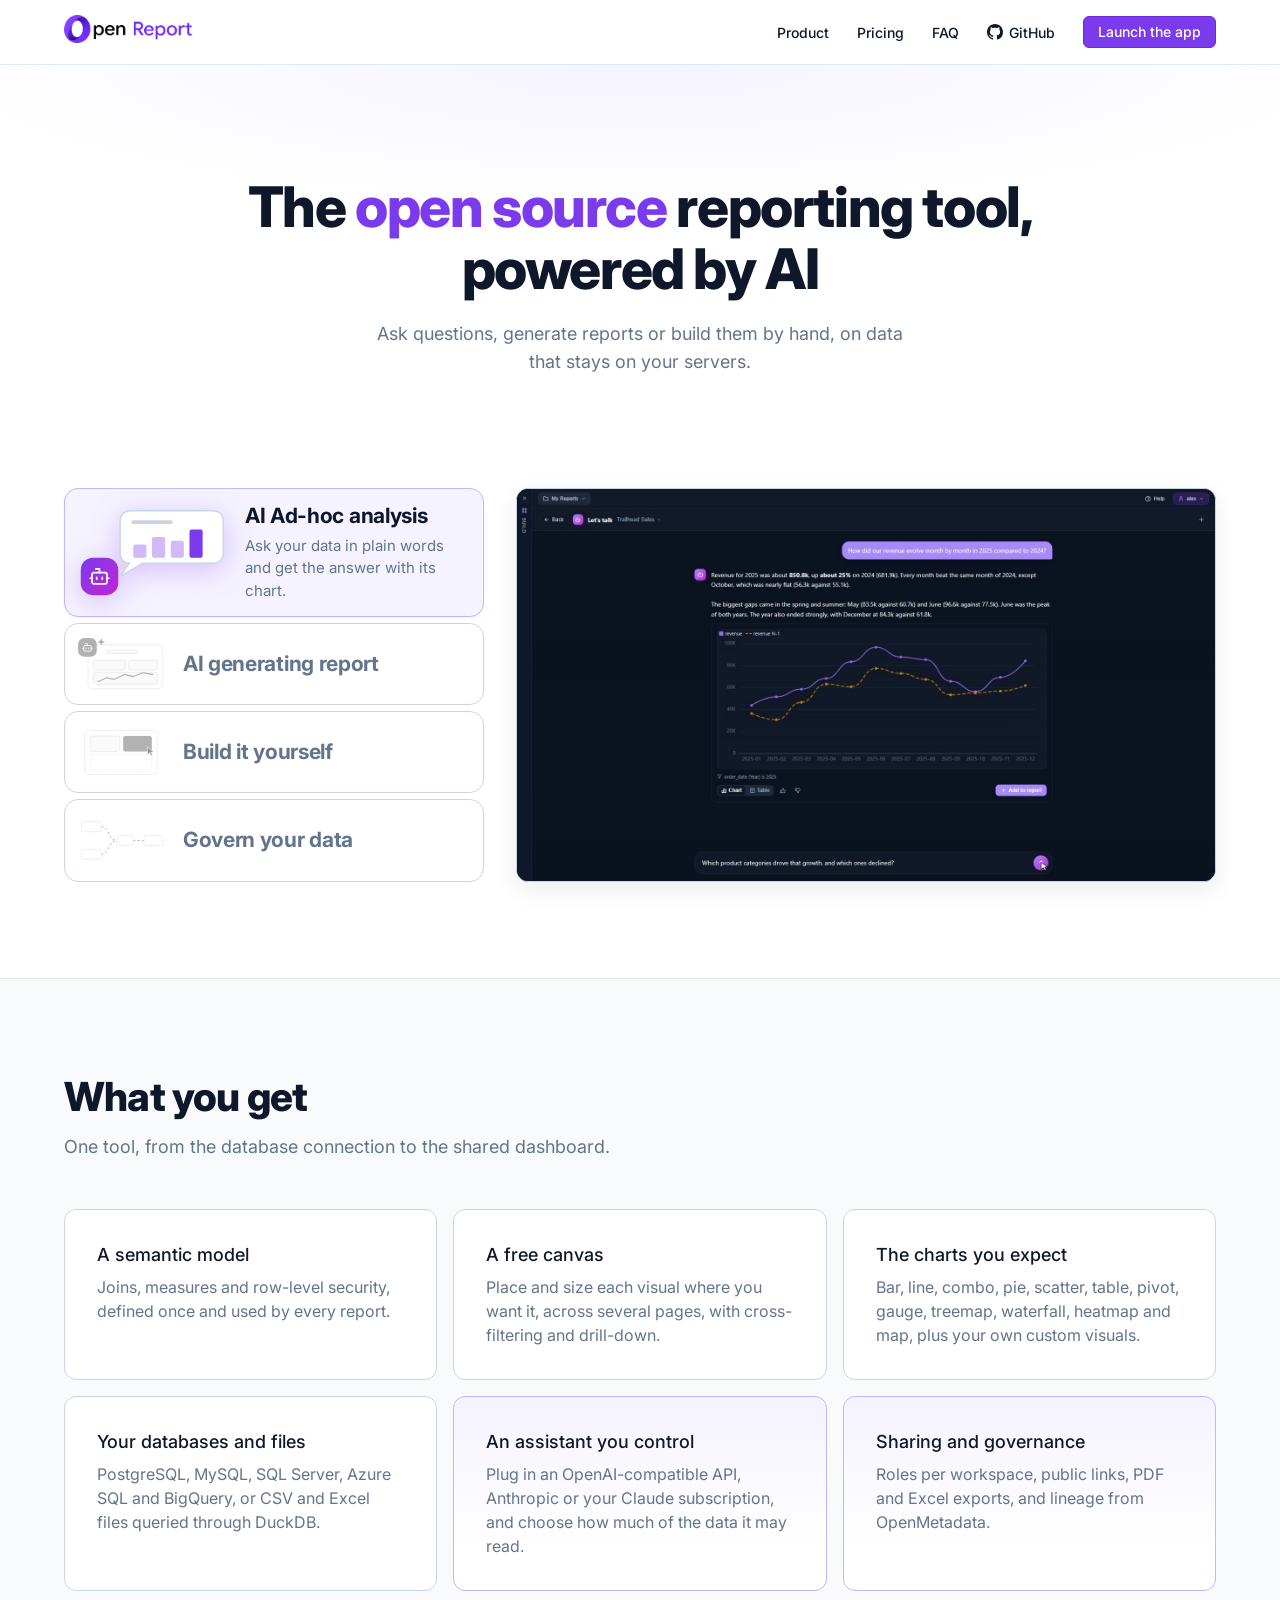
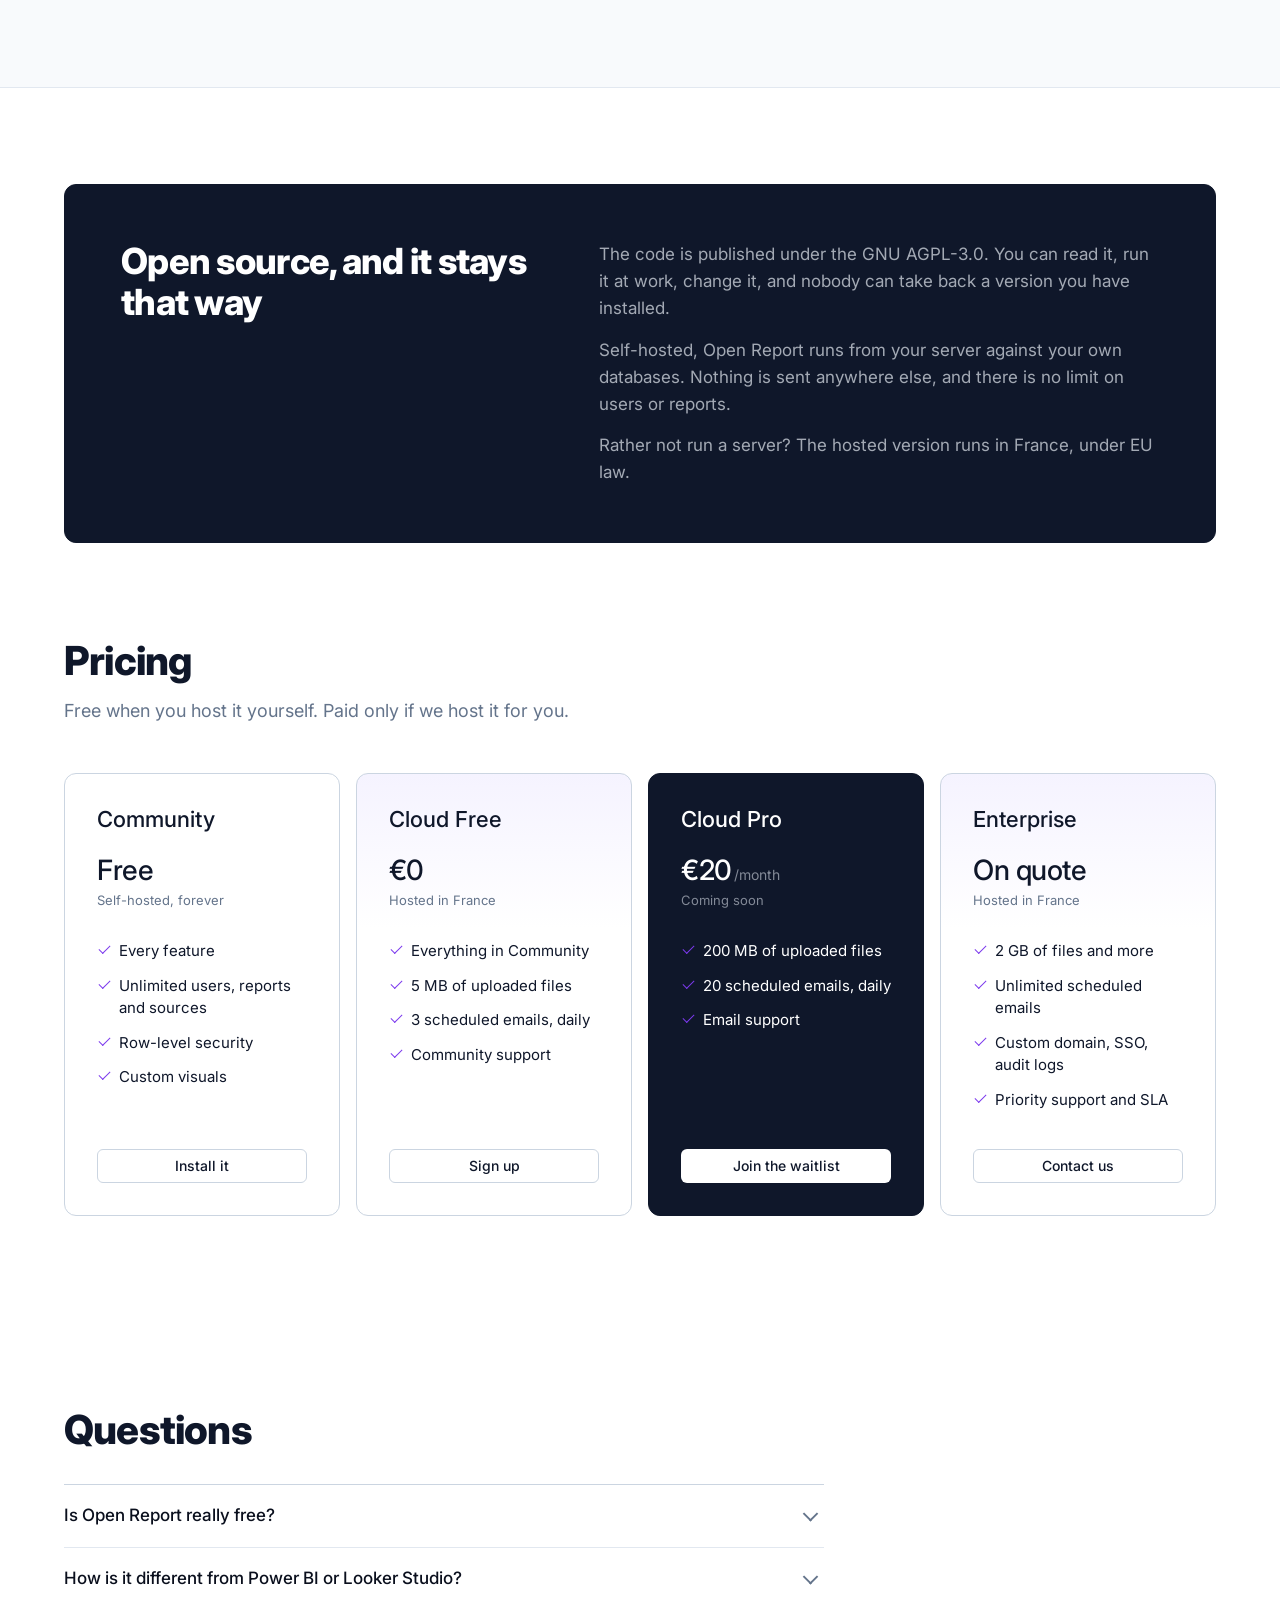
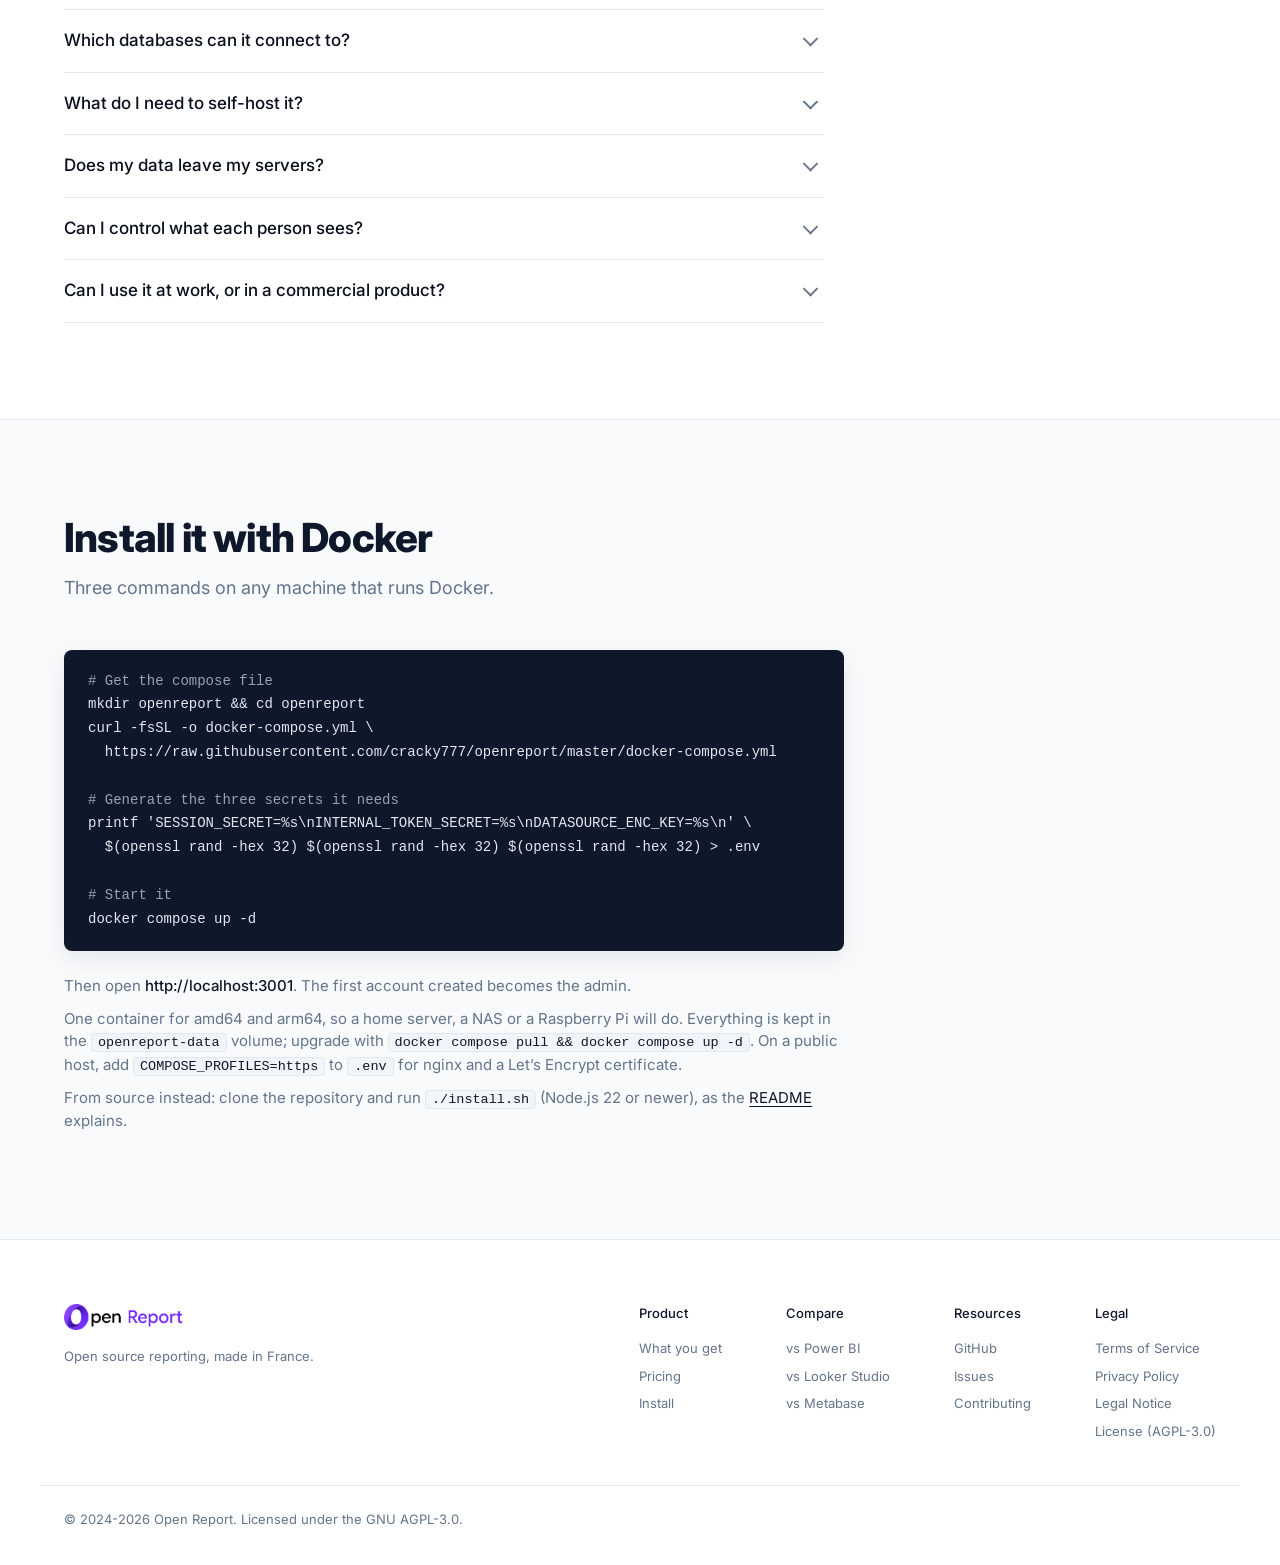
==== commit 9cd5c16c: "feat(site): le logo d'OpenMetadata quitte l'animation de Govern your data" ====
--- a/index.html
+++ b/index.html
@@ -216,7 +216,7 @@
   <!-- Uses of the tool, recorded on a demo instance (1600 x 900 MP4, muted:
        they play like GIFs at a tenth of the weight). Each use is a card with
        its scene (the assistant's robot at work, the page built by hand, the
-       lineage under the OpenMetadata logo, Apache 2.0); the open card's scene comes alive and its recording
+       lineage; OpenMetadata's mark, Apache 2.0, before its name); the open card's scene comes alive and its recording
        plays on the right, then the next card opens when it ends. -->
   <section class="tour" aria-label="Open Report in use" data-tour>
     <div class="container tour-grid">
@@ -260,14 +260,12 @@
         <li class="tile" data-tile>
           <button type="button" class="tile-btn" aria-label="Govern your data"></button>
           <svg class="tour-scene" viewBox="0 0 160 96" width="120" height="72" aria-hidden="true">
-            <defs><linearGradient id="sc-om" x1="26.5" y1="18.8" x2="26.5" y2="64" gradientUnits="userSpaceOnUse"><stop stop-color="#35198E"/><stop offset="1" stop-color="#8D6AF1"/></linearGradient></defs>
-            <g class="sc-bob"><g transform="translate(2 28) scale(0.62)" aria-label="OpenMetadata"><path d="M0 13v37.66C.11 58.04 11.94 64 26.5 64S52.89 58.04 53 50.66V13c-.11 7.38-11.94 13.34-26.5 13.34S.11 20.38 0 13z" fill="url(#sc-om)"/><path fill-rule="evenodd" d="M26.5 27C41.14 27 53 20.96 53 13.5S41.14 0 26.5 0 0 6.04 0 13.5 11.86 27 26.5 27zm.1-6.59c7.32 0 13.26-3.02 13.26-6.75s-5.94-6.75-13.26-6.75-13.25 3.02-13.25 6.75 5.93 6.75 13.25 6.75z" fill="#8D6AF1"/><path d="M18.13 45.7v8.68c0 .77-.83 1.25-1.5.87l-6.96-3.98a1 1 0 0 1-.5-.87V30.15c0-.78.85-1.26 1.52-.85l15.35 9.32c.32.2.71.2 1.03.01l15.79-9.36c.67-.4 1.51.09 1.51.86v20.68c0 .37-.21.71-.54.89l-6.96 3.64a1 1 0 0 1-1.46-.89v-8.79c0-.77-.83-1.25-1.5-.87l-6.85 3.88a1 1 0 0 1-1-.01l-6.42-3.82c-.67-.4-1.51.08-1.51.86z" fill="#fff"/></g></g>
-            <path d="M78 23c10 0 10 25 20 25M78 73c10 0 10-25 20-25M122 48h10" class="sc-edge"/>
-            <rect class="sc-node sc-n3" x="46" y="14" width="32" height="18" rx="4"/><rect class="sc-node sc-n3" x="46" y="64" width="32" height="18" rx="4"/>
-            <rect class="sc-node sc-n2" x="98" y="39" width="24" height="18" rx="4"/>
-            <rect class="sc-node sc-n1" x="132" y="39" width="26" height="18" rx="4"/>
+            <path d="M44 23c14 0 14 25 28 25M44 73c14 0 14-25 28-25M102 48h20" class="sc-edge"/>
+            <rect class="sc-node sc-n3" x="8" y="14" width="36" height="18" rx="4"/><rect class="sc-node sc-n3" x="8" y="64" width="36" height="18" rx="4"/>
+            <rect class="sc-node sc-n2" x="72" y="39" width="30" height="18" rx="4"/>
+            <rect class="sc-node sc-n1" x="122" y="39" width="34" height="18" rx="4"/>
           </svg>
-          <div class="tile-text"><h3>Govern your data</h3><p>Ask where a number comes from: the lineage is read from OpenMetadata.</p></div>
+          <div class="tile-text"><h3>Govern your data</h3><p>Ask where a number comes from: the lineage is read from <span class="om-name"><svg class="om-mark" viewBox="0 0 53 64" aria-hidden="true"><defs><linearGradient id="om-mark-g" x1="26.5" y1="18.8" x2="26.5" y2="64" gradientUnits="userSpaceOnUse"><stop stop-color="#35198E"/><stop offset="1" stop-color="#8D6AF1"/></linearGradient></defs><path d="M0 13v37.66C.11 58.04 11.94 64 26.5 64S52.89 58.04 53 50.66V13c-.11 7.38-11.94 13.34-26.5 13.34S.11 20.38 0 13z" fill="url(#om-mark-g)"/><path fill-rule="evenodd" d="M26.5 27C41.14 27 53 20.96 53 13.5S41.14 0 26.5 0 0 6.04 0 13.5 11.86 27 26.5 27zm.1-6.59c7.32 0 13.26-3.02 13.26-6.75s-5.94-6.75-13.26-6.75-13.25 3.02-13.25 6.75 5.93 6.75 13.25 6.75z" fill="#8D6AF1"/><path d="M18.13 45.7v8.68c0 .77-.83 1.25-1.5.87l-6.96-3.98a1 1 0 0 1-.5-.87V30.15c0-.78.85-1.26 1.52-.85l15.35 9.32c.32.2.71.2 1.03.01l15.79-9.36c.67-.4 1.51.09 1.51.86v20.68c0 .37-.21.71-.54.89l-6.96 3.64a1 1 0 0 1-1.46-.89v-8.79c0-.77-.83-1.25-1.5-.87l-6.85 3.88a1 1 0 0 1-1-.01l-6.42-3.82c-.67-.4-1.51.08-1.51.86z" fill="#fff"/></svg>OpenMetadata</span>.</p></div>
         </li>
       </ol>
       <div class="tour-wrap">
--- a/style.css
+++ b/style.css
@@ -185,6 +185,9 @@
 .tile.on h3 { color: var(--text); }
 .tile p { font-size: 15px; line-height: 1.5; color: var(--text-soft); overflow: hidden; max-height: 0; transition: max-height 0.35s ease, margin 0.35s; }
 .tile.on p { max-height: 80px; margin-top: 6px; }
+/* OpenMetadata's mark before its name, the size of the text. */
+.om-name { white-space: nowrap; }
+.om-mark { width: 0.85em; height: 1.03em; vertical-align: -0.17em; margin-right: 0.25em; }
 .tile-try { display: none; position: relative; z-index: 1; pointer-events: auto; margin-top: 6px; font-size: 14px; font-weight: 500; color: var(--accent); }
 .tile.on .tile-try { display: inline-block; }
 /* The recording's progress along the bottom edge of the open card. */
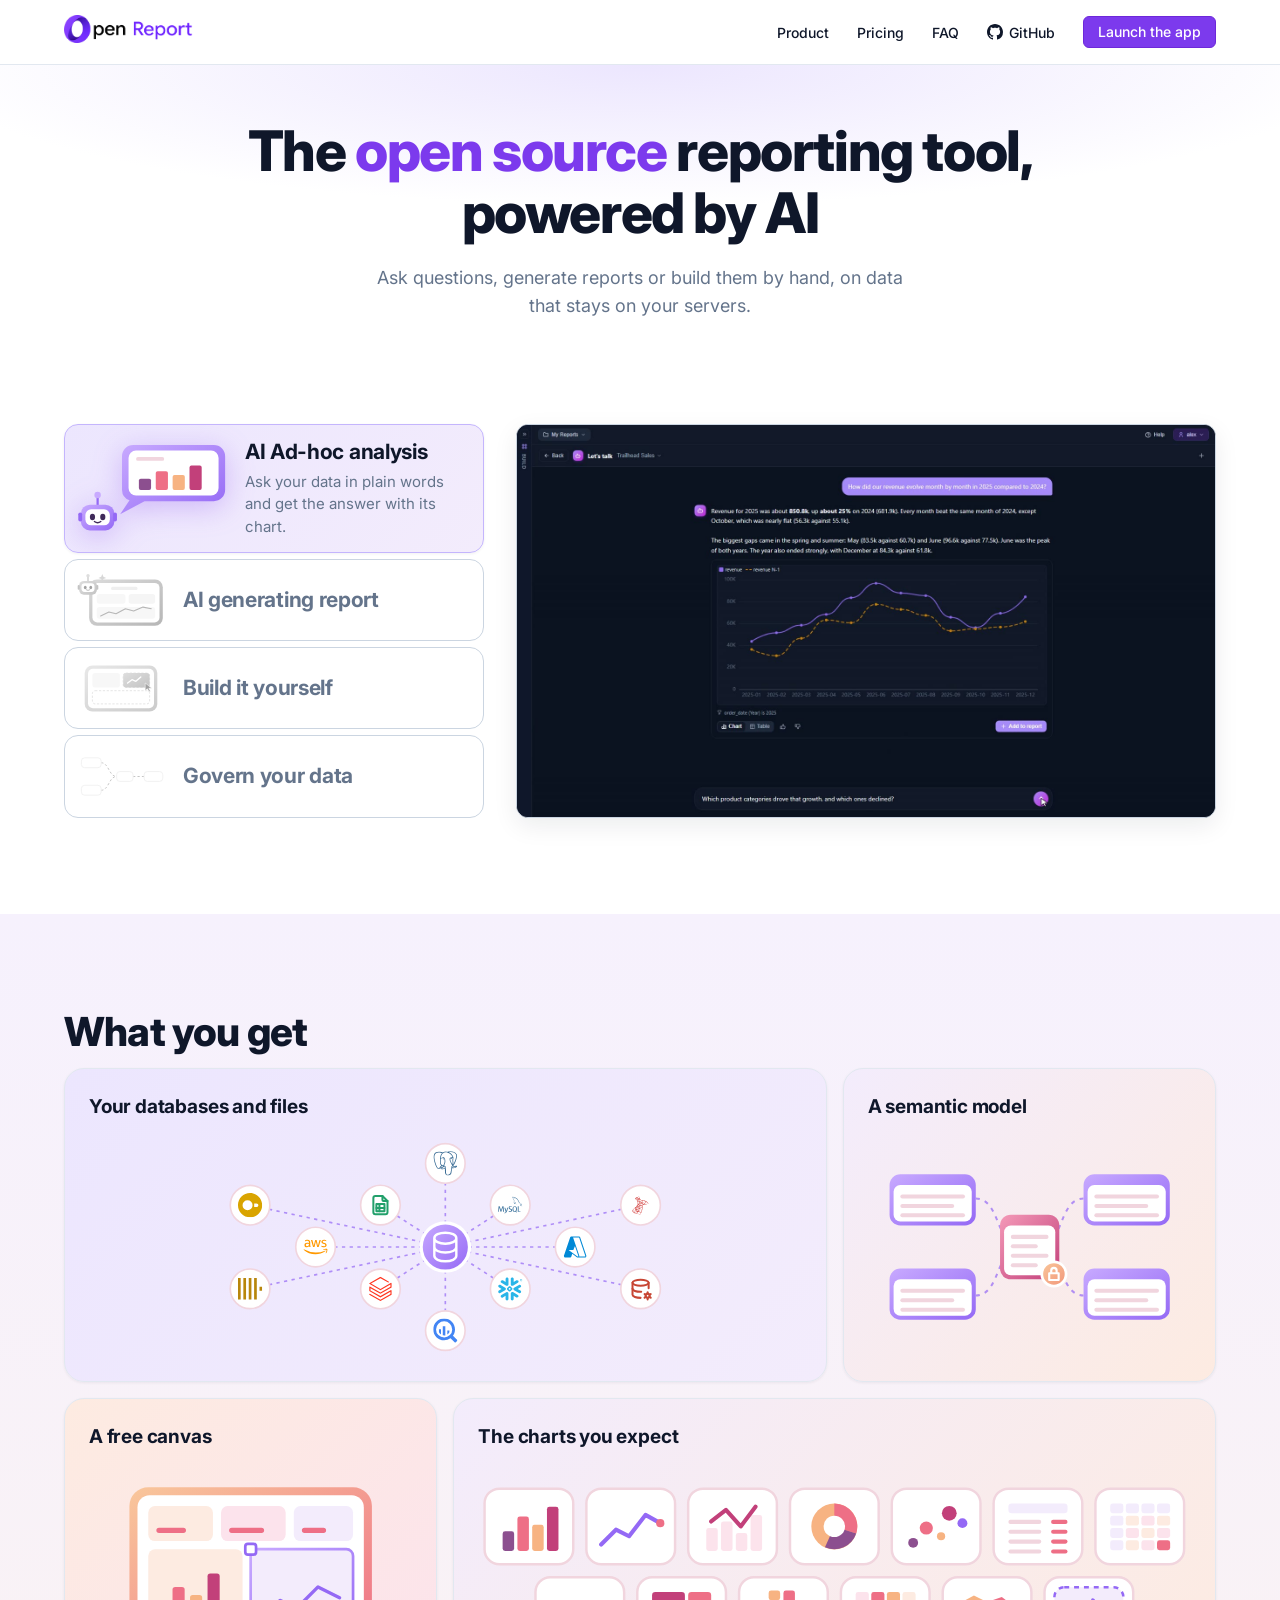
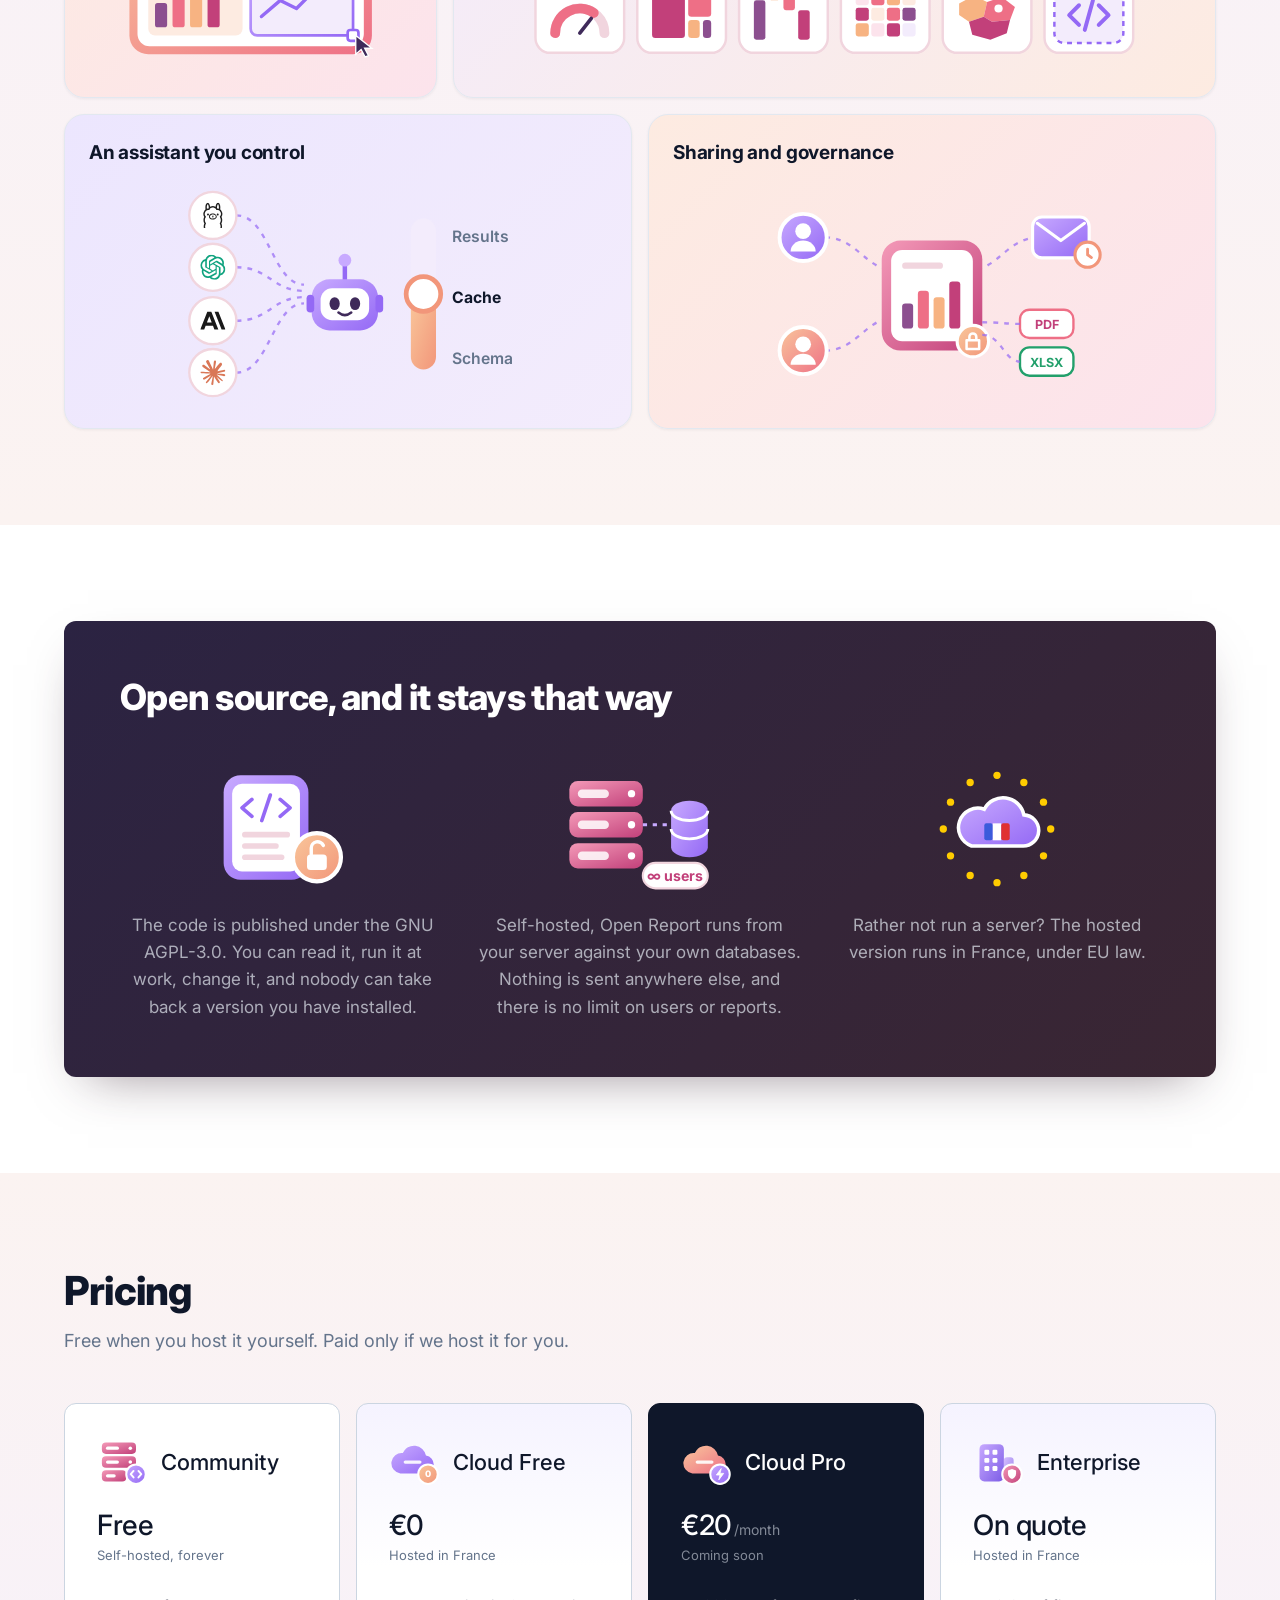
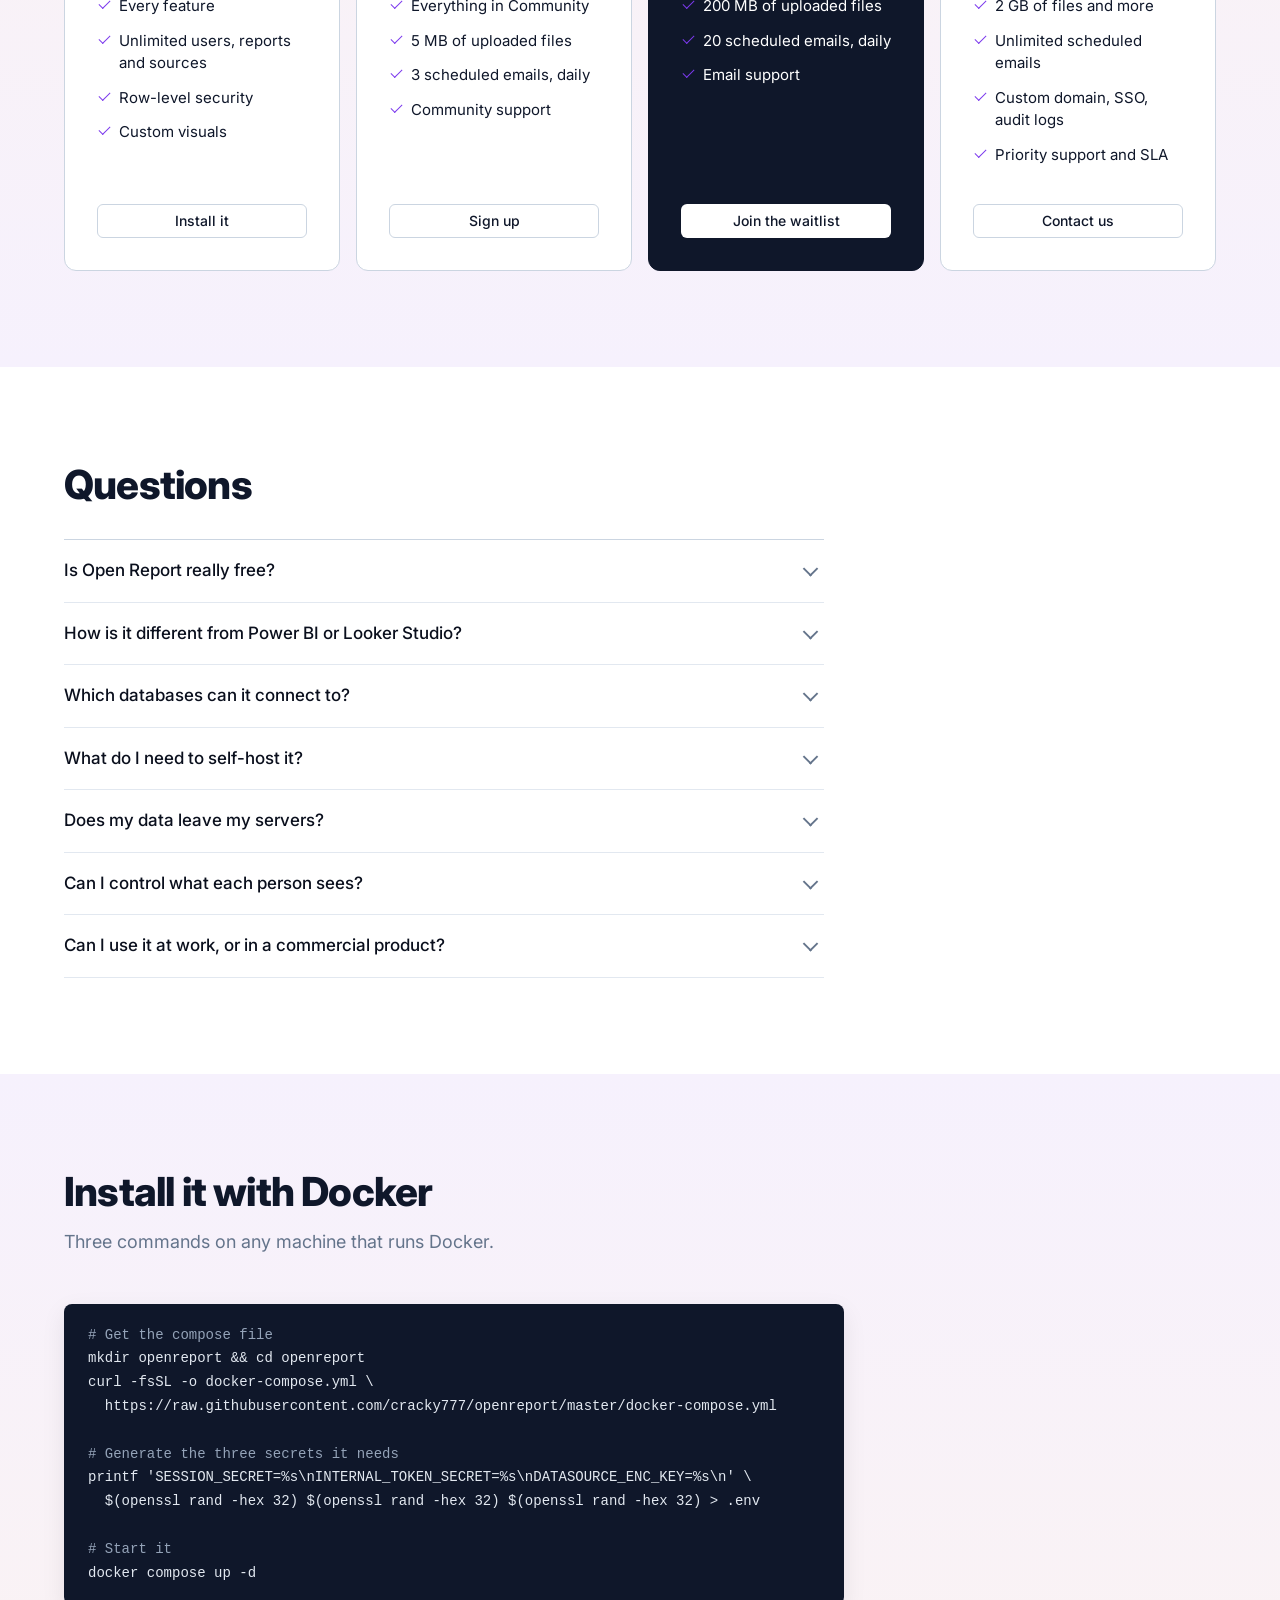
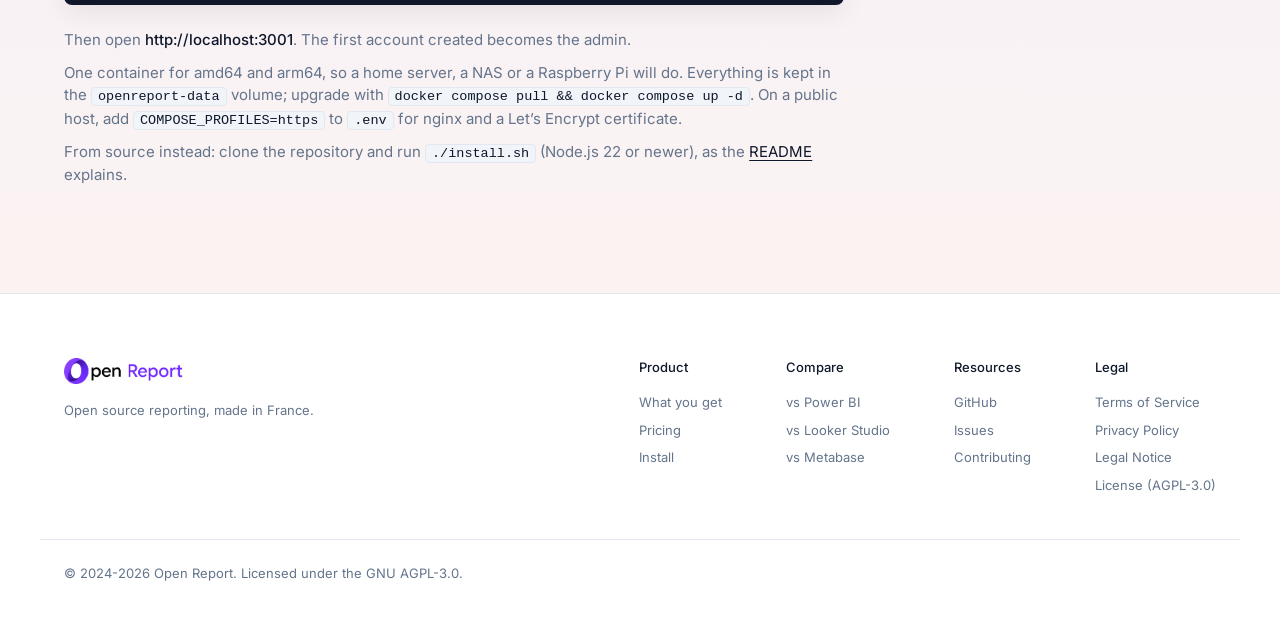
==== commit 1fe56e64: "feat(site): illustrations dans le style de l'app, What you get en bento - carrousel : la tête du rob" ====
--- a/index.html
+++ b/index.html
@@ -215,7 +215,7 @@
 
   <!-- Uses of the tool, recorded on a demo instance (1600 x 900 MP4, muted:
        they play like GIFs at a tenth of the weight). Each use is a card with
-       its scene (the assistant's robot at work, the page built by hand, the
+       its scene, drawn like the app's own illustrations (the assistant's robot at work, the page built by hand, the
        lineage; OpenMetadata's mark, Apache 2.0, before its name); the open card's scene comes alive and its recording
        plays on the right, then the next card opens when it ends. -->
   <section class="tour" aria-label="Open Report in use" data-tour>
@@ -224,35 +224,39 @@
         <li class="tile" data-tile>
           <button type="button" class="tile-btn" aria-label="AI Ad-hoc analysis"></button>
           <svg class="tour-scene" viewBox="0 0 160 96" width="120" height="72" aria-hidden="true">
-            <defs><linearGradient id="sc-g1" x1="0" y1="0" x2="1" y2="1"><stop offset="0" stop-color="#7c3aed"/><stop offset="1" stop-color="#c026d3"/></linearGradient></defs>
-            <g class="sc-bob"><g transform="translate(4 54)"><rect width="40" height="40" rx="13" fill="url(#sc-g1)"/><g transform="translate(8 8)" fill="none" stroke="#fff" stroke-width="1.8" stroke-linecap="round" stroke-linejoin="round"><path d="M12 8V4H8"/><rect width="16" height="12" x="4" y="8" rx="2"/><path d="M2 14h2M20 14h2"/><path class="sc-eyes" d="M15 13v2M9 13v2"/></g></g></g>
-            <path class="sc-panel" d="M56 4H146a10 10 0 0 1 10 10V50a10 10 0 0 1-10 10H70L46 74l10-14a10 10 0 0 1-10-10V14a10 10 0 0 1 10-10z"/>
-            <path d="M60 16h40" class="sc-line"/>
-            <rect class="sc-bar" x="60" y="40" width="14" height="14" rx="2"/><rect class="sc-bar sc-d1" x="80" y="32" width="14" height="22" rx="2"/><rect class="sc-bar sc-d2" x="100" y="36" width="14" height="18" rx="2"/><rect class="sc-bar sc-hot sc-d3" x="120" y="24" width="14" height="30" rx="2"/>
+            <defs><linearGradient id="sc-b1" x1="0" y1="0" x2="1" y2="1"><stop offset="0" stop-color="#C8AAFF"/><stop offset="1" stop-color="#9469F5"/></linearGradient></defs>
+            <path fill="url(#sc-b1)" d="M60 2H146a12 12 0 0 1 12 12V50a12 12 0 0 1-12 12H72L46 76l10-15a12 12 0 0 1-8-11V14a12 12 0 0 1 12-12z"/>
+            <rect x="55" y="8" width="96" height="48" rx="8" fill="#fff"/>
+            <rect x="63" y="15" width="30" height="4" rx="2" fill="#F1D5DE"/>
+            <rect class="sc-bar" x="66" y="38" width="13" height="12" rx="2" fill="#8C4F8F"/><rect class="sc-bar sc-d1" x="84" y="30" width="13" height="20" rx="2" fill="#EE6F86"/><rect class="sc-bar sc-d2" x="102" y="34" width="13" height="16" rx="2" fill="#F7B382"/><rect class="sc-bar sc-d3" x="120" y="24" width="13" height="26" rx="2" fill="#C2407A"/>
+            <g class="sc-bob"><svg x="0" y="50" width="44" height="44" viewBox="-5 21 64 64" overflow="visible"><defs><linearGradient id="sc-r1" x1="0" y1="0" x2="1" y2="1"><stop offset="0" stop-color="#C8AAFF"/><stop offset="1" stop-color="#9469F5"/></linearGradient></defs><path d="M27 32V44" stroke="#9469F5" stroke-width="3.5" stroke-linecap="round"/><circle cx="27" cy="29" r="5" fill="#C8AAFF"/><rect x="1" y="44" width="52" height="40" rx="14" fill="url(#sc-r1)"/><rect x="8" y="51" width="38" height="25" rx="9" fill="#fff"/><g class="sc-eyes"><ellipse cx="19" cy="63" rx="4" ry="5" fill="#3F2A5A"/><ellipse cx="35" cy="63" rx="4" ry="5" fill="#3F2A5A"/></g><path d="M22 70q5 4 10 0" stroke="#3F2A5A" stroke-width="2" fill="none" stroke-linecap="round"/><rect x="-3" y="56" width="6" height="14" rx="3" fill="#9469F5"/><rect x="51" y="56" width="6" height="14" rx="3" fill="#9469F5"/></svg></g>
           </svg>
           <div class="tile-text"><h3>AI Ad-hoc analysis</h3><p>Ask your data in plain words and get the answer with its chart.</p></div>
         </li>
         <li class="tile" data-tile>
           <button type="button" class="tile-btn" aria-label="AI generating report"></button>
           <svg class="tour-scene" viewBox="0 0 160 96" width="120" height="72" aria-hidden="true">
-            <rect x="20" y="12" width="136" height="80" rx="8" class="sc-panel"/>
-            <rect class="sc-pop" x="54" y="22" width="56" height="6" rx="3"/>
-            <rect class="sc-pop" x="30" y="40" width="58" height="18" rx="4"/><rect class="sc-pop" x="94" y="40" width="52" height="18" rx="4"/>
-            <g class="sc-pop"><rect x="30" y="62" width="116" height="22" rx="4"/><path d="M38 79l16-7 14 3 18-9 16 4 18-7 18 3" class="sc-trend"/></g>
-            <defs><linearGradient id="sc-g2" x1="0" y1="0" x2="1" y2="1"><stop offset="0" stop-color="#7c3aed"/><stop offset="1" stop-color="#c026d3"/></linearGradient></defs>
-            <g class="sc-bob"><g transform="translate(2 0) scale(0.85)"><rect width="40" height="40" rx="13" fill="url(#sc-g2)"/><g transform="translate(8 8)" fill="none" stroke="#fff" stroke-width="1.8" stroke-linecap="round" stroke-linejoin="round"><path d="M12 8V4H8"/><rect width="16" height="12" x="4" y="8" rx="2"/><path d="M2 14h2M20 14h2"/><path class="sc-eyes" d="M15 13v2M9 13v2"/></g></g></g>
-            <path class="sc-spark" d="M44 0l2 5 5 2-5 2-2 5-2-5-5-2 5-2z"/>
+            <defs><linearGradient id="sc-p2" x1="0" y1="0" x2="1" y2="1"><stop offset="0" stop-color="#F49AB8"/><stop offset="1" stop-color="#C2407A"/></linearGradient></defs>
+            <rect x="22" y="10" width="134" height="84" rx="14" fill="url(#sc-p2)"/>
+            <rect x="28" y="16" width="122" height="72" rx="9" fill="#fff"/>
+            <rect class="sc-pop" x="62" y="23" width="48" height="6" rx="3" fill="#F1D5DE"/>
+            <rect class="sc-pop" x="36" y="36" width="52" height="18" rx="5" fill="#FDEBE1"/><rect class="sc-pop" x="94" y="36" width="48" height="18" rx="5" fill="#FCE3EC"/>
+            <g class="sc-pop"><rect x="36" y="60" width="106" height="21" rx="5" fill="#F3ECFC"/><path d="M43 76l15-7 13 3 17-9 15 4 17-7 15 3" class="sc-trend"/></g>
+            <g class="sc-bob"><svg x="0" y="-2" width="40" height="40" viewBox="-5 21 64 64" overflow="visible"><defs><linearGradient id="sc-r2" x1="0" y1="0" x2="1" y2="1"><stop offset="0" stop-color="#C8AAFF"/><stop offset="1" stop-color="#9469F5"/></linearGradient></defs><path d="M27 32V44" stroke="#9469F5" stroke-width="3.5" stroke-linecap="round"/><circle cx="27" cy="29" r="5" fill="#C8AAFF"/><rect x="1" y="44" width="52" height="40" rx="14" fill="url(#sc-r2)"/><rect x="8" y="51" width="38" height="25" rx="9" fill="#fff"/><g class="sc-eyes"><ellipse cx="19" cy="63" rx="4" ry="5" fill="#3F2A5A"/><ellipse cx="35" cy="63" rx="4" ry="5" fill="#3F2A5A"/></g><path d="M22 70q5 4 10 0" stroke="#3F2A5A" stroke-width="2" fill="none" stroke-linecap="round"/><rect x="-3" y="56" width="6" height="14" rx="3" fill="#9469F5"/><rect x="51" y="56" width="6" height="14" rx="3" fill="#9469F5"/></svg></g>
+            <path class="sc-spark" d="M46 0l2 5 5 2-5 2-2 5-2-5-5-2 5-2z"/>
           </svg>
           <div class="tile-text"><h3>AI generating report</h3><p>Describe the report you need and the AI builds it, page by page.</p></div>
         </li>
         <li class="tile" data-tile>
           <button type="button" class="tile-btn" aria-label="Build it yourself"></button>
           <svg class="tour-scene" viewBox="0 0 160 96" width="120" height="72" aria-hidden="true">
-            <rect x="14" y="8" width="132" height="80" rx="8" class="sc-panel"/>
-            <rect x="24" y="18" width="54" height="28" rx="4" class="sc-done"/>
-            <rect x="84" y="18" width="52" height="28" rx="4" class="sc-slot"/>
-            <rect x="24" y="52" width="112" height="28" rx="4" class="sc-slot"/>
-            <g class="sc-drag"><rect x="84" y="18" width="52" height="28" rx="4" class="sc-block"/><path d="M0 0v14l4-3.5 3 5.5 2.5-1-2.9-5.5H12z" transform="translate(128 38)" class="sc-cursor"/></g>
+            <defs><linearGradient id="sc-p3" x1="0" y1="0" x2="1" y2="1"><stop offset="0" stop-color="#F9C79B"/><stop offset="1" stop-color="#EE6F86"/></linearGradient><linearGradient id="sc-k3" x1="0" y1="0" x2="1" y2="1"><stop offset="0" stop-color="#C8AAFF"/><stop offset="1" stop-color="#9469F5"/></linearGradient></defs>
+            <rect x="14" y="6" width="132" height="84" rx="14" fill="url(#sc-p3)"/>
+            <rect x="20" y="12" width="120" height="72" rx="9" fill="#fff"/>
+            <rect x="28" y="20" width="50" height="26" rx="5" fill="#FDEBE1"/>
+            <rect x="84" y="20" width="48" height="26" rx="5" class="sc-slot"/>
+            <rect x="28" y="52" width="104" height="24" rx="5" class="sc-slot"/>
+            <g class="sc-drag"><rect x="84" y="20" width="48" height="26" rx="5" fill="url(#sc-k3)"/><path d="M92 38l8-6 7 3 9-8" stroke="#fff" stroke-width="2.5" fill="none" stroke-linecap="round" stroke-linejoin="round"/><path d="M0 0v14l4-3.5 3 5.5 2.5-1-2.9-5.5H12z" transform="translate(124 38)" class="sc-cursor"/></g>
           </svg>
           <div class="tile-text"><h3>Build it yourself</h3><p>Build or fine-tune any report by hand, the way an analyst works.</p>
           <a class="tile-try" href="https://demo.openreport.io">Try the editor</a></div>
@@ -261,9 +265,9 @@
           <button type="button" class="tile-btn" aria-label="Govern your data"></button>
           <svg class="tour-scene" viewBox="0 0 160 96" width="120" height="72" aria-hidden="true">
             <path d="M44 23c14 0 14 25 28 25M44 73c14 0 14-25 28-25M102 48h20" class="sc-edge"/>
-            <rect class="sc-node sc-n3" x="8" y="14" width="36" height="18" rx="4"/><rect class="sc-node sc-n3" x="8" y="64" width="36" height="18" rx="4"/>
-            <rect class="sc-node sc-n2" x="72" y="39" width="30" height="18" rx="4"/>
-            <rect class="sc-node sc-n1" x="122" y="39" width="34" height="18" rx="4"/>
+            <rect class="sc-node sc-n3" x="8" y="14" width="36" height="18" rx="6"/><rect class="sc-node sc-n3" x="8" y="64" width="36" height="18" rx="6"/>
+            <rect class="sc-node sc-n2" x="72" y="39" width="30" height="18" rx="6"/>
+            <rect class="sc-node sc-n1" x="122" y="39" width="34" height="18" rx="6"/>
           </svg>
           <div class="tile-text"><h3>Govern your data</h3><p>Ask where a number comes from: the lineage is read from <span class="om-name"><svg class="om-mark" viewBox="0 0 53 64" aria-hidden="true"><defs><linearGradient id="om-mark-g" x1="26.5" y1="18.8" x2="26.5" y2="64" gradientUnits="userSpaceOnUse"><stop stop-color="#35198E"/><stop offset="1" stop-color="#8D6AF1"/></linearGradient></defs><path d="M0 13v37.66C.11 58.04 11.94 64 26.5 64S52.89 58.04 53 50.66V13c-.11 7.38-11.94 13.34-26.5 13.34S.11 20.38 0 13z" fill="url(#om-mark-g)"/><path fill-rule="evenodd" d="M26.5 27C41.14 27 53 20.96 53 13.5S41.14 0 26.5 0 0 6.04 0 13.5 11.86 27 26.5 27zm.1-6.59c7.32 0 13.26-3.02 13.26-6.75s-5.94-6.75-13.26-6.75-13.25 3.02-13.25 6.75 5.93 6.75 13.25 6.75z" fill="#8D6AF1"/><path d="M18.13 45.7v8.68c0 .77-.83 1.25-1.5.87l-6.96-3.98a1 1 0 0 1-.5-.87V30.15c0-.78.85-1.26 1.52-.85l15.35 9.32c.32.2.71.2 1.03.01l15.79-9.36c.67-.4 1.51.09 1.51.86v20.68c0 .37-.21.71-.54.89l-6.96 3.64a1 1 0 0 1-1.46-.89v-8.79c0-.77-.83-1.25-1.5-.87l-6.85 3.88a1 1 0 0 1-1-.01l-6.42-3.82c-.67-.4-1.51.08-1.51.86z" fill="#fff"/></svg>OpenMetadata</span>.</p></div>
         </li>
@@ -282,14 +286,53 @@
   <section id="product" class="product">
     <div class="container">
       <h2>What you get</h2>
-      <p class="section-sub">One tool, from the database connection to the shared dashboard.</p>
-      <div class="cards">
-        <div class="card"><h3>A semantic model</h3><p>Joins, measures and row-level security, defined once and used by every report.</p></div>
-        <div class="card"><h3>A free canvas</h3><p>Place and size each visual where you want it, across several pages, with cross-filtering and drill-down.</p></div>
-        <div class="card"><h3>The charts you expect</h3><p>Bar, line, combo, pie, scatter, table, pivot, gauge, treemap, waterfall, heatmap and map, plus your own custom visuals.</p></div>
-        <div class="card"><h3>Your databases and files</h3><p>PostgreSQL, MySQL, SQL Server, Azure SQL and BigQuery, or CSV and Excel files queried through DuckDB.</p></div>
-        <div class="card card-highlight"><h3>An assistant you control</h3><p>Plug in an OpenAI-compatible API, Anthropic or your Claude subscription, and choose how much of the data it may read.</p></div>
-        <div class="card card-highlight"><h3>Sharing and governance</h3><p>Roles per workspace, public links, PDF and Excel exports, and lineage from OpenMetadata.</p></div>
+<!-- What you get: six cards of different sizes, all visible at once, the
+           connectors and the charts on the two wide ones. Drawn like the app's
+           own illustrations, with its connector marks; over a mark, its name. -->
+      <div class="bento" data-bento>
+        <article class="bento-card bento-wide tone-1" id="wg-sources">
+          <h3>Your databases and files</h3>
+          <svg class="bento-art" viewBox="0 0 480 200" aria-hidden="true"><defs><linearGradient id="or-c" x1="0" y1="0" x2="1" y2="1"><stop offset="0" stop-color="#C8AAFF"/><stop offset="1" stop-color="#9469F5"/></linearGradient></defs><path class="or-link" d="M240 100L240.0 24.0 M240 100L299.0 61.9 M240 100L417.5 62.0 M240 100L358.0 100.0 M240 100L417.5 138.0 M240 100L299.0 138.1 M240 100L240.0 176.0 M240 100L181.0 138.1 M240 100L62.5 138.0 M240 100L122.0 100.0 M240 100L62.5 62.0 M240 100L181.0 61.9"/><g class="or-star" data-name="PostgreSQL" style="--i:0"><circle cx="240.0" cy="24.0" r="18" fill="#fff" stroke="#F1D5DE" stroke-width="1.5"/><svg stroke="currentColor" fill="currentColor" stroke-width="0" role="img" viewBox="0 0 24 24" x="229" y="13" width="22" height="22" color="#336791"><path d="M23.5594 14.7228a.5269.5269 0 0 0-.0563-.1191c-.139-.2632-.4768-.3418-1.0074-.2321-1.6533.3411-2.2935.1312-2.5256-.0191 1.342-2.0482 2.445-4.522 3.0411-6.8297.2714-1.0507.7982-3.5237.1222-4.7316a1.5641 1.5641 0 0 0-.1509-.235C21.6931.9086 19.8007.0248 17.5099.0005c-1.4947-.0158-2.7705.3461-3.1161.4794a9.449 9.449 0 0 0-.5159-.0816 8.044 8.044 0 0 0-1.3114-.1278c-1.1822-.0184-2.2038.2642-3.0498.8406-.8573-.3211-4.7888-1.645-7.2219.0788C.9359 2.1526.3086 3.8733.4302 6.3043c.0409.818.5069 3.334 1.2423 5.7436.4598 1.5065.9387 2.7019 1.4334 3.582.553.9942 1.1259 1.5933 1.7143 1.7895.4474.1491 1.1327.1441 1.8581-.7279.8012-.9635 1.5903-1.8258 1.9446-2.2069.4351.2355.9064.3625 1.39.3772a.0569.0569 0 0 0 .0004.0041 11.0312 11.0312 0 0 0-.2472.3054c-.3389.4302-.4094.5197-1.5002.7443-.3102.064-1.1344.2339-1.1464.8115-.0025.1224.0329.2309.0919.3268.2269.4231.9216.6097 1.015.6331 1.3345.3335 2.5044.092 3.3714-.6787-.017 2.231.0775 4.4174.3454 5.0874.2212.5529.7618 1.9045 2.4692 1.9043.2505 0 .5263-.0291.8296-.0941 1.7819-.3821 2.5557-1.1696 2.855-2.9059.1503-.8707.4016-2.8753.5388-4.1012.0169-.0703.0357-.1207.057-.1362.0007-.0005.0697-.0471.4272.0307a.3673.3673 0 0 0 .0443.0068l.2539.0223.0149.001c.8468.0384 1.9114-.1426 2.5312-.4308.6438-.2988 1.8057-1.0323 1.5951-1.6698zM2.371 11.8765c-.7435-2.4358-1.1779-4.8851-1.2123-5.5719-.1086-2.1714.4171-3.6829 1.5623-4.4927 1.8367-1.2986 4.8398-.5408 6.108-.13-.0032.0032-.0066.0061-.0098.0094-2.0238 2.044-1.9758 5.536-1.9708 5.7495-.0002.0823.0066.1989.0162.3593.0348.5873.0996 1.6804-.0735 2.9184-.1609 1.1504.1937 2.2764.9728 3.0892.0806.0841.1648.1631.2518.2374-.3468.3714-1.1004 1.1926-1.9025 2.1576-.5677.6825-.9597.5517-1.0886.5087-.3919-.1307-.813-.5871-1.2381-1.3223-.4796-.839-.9635-2.0317-1.4155-3.5126zm6.0072 5.0871c-.1711-.0428-.3271-.1132-.4322-.1772.0889-.0394.2374-.0902.4833-.1409 1.2833-.2641 1.4815-.4506 1.9143-1.0002.0992-.126.2116-.2687.3673-.4426a.3549.3549 0 0 0 .0737-.1298c.1708-.1513.2724-.1099.4369-.0417.156.0646.3078.26.3695.4752.0291.1016.0619.2945-.0452.4444-.9043 1.2658-2.2216 1.2494-3.1676 1.0128zm2.094-3.988-.0525.141c-.133.3566-.2567.6881-.3334 1.003-.6674-.0021-1.3168-.2872-1.8105-.8024-.6279-.6551-.9131-1.5664-.7825-2.5004.1828-1.3079.1153-2.4468.079-3.0586-.005-.0857-.0095-.1607-.0122-.2199.2957-.2621 1.6659-.9962 2.6429-.7724.4459.1022.7176.4057.8305.928.5846 2.7038.0774 3.8307-.3302 4.7363-.084.1866-.1633.3629-.2311.5454zm7.3637 4.5725c-.0169.1768-.0358.376-.0618.5959l-.146.4383a.3547.3547 0 0 0-.0182.1077c-.0059.4747-.054.6489-.115.8693-.0634.2292-.1353.4891-.1794 1.0575-.11 1.4143-.8782 2.2267-2.4172 2.5565-1.5155.3251-1.7843-.4968-2.0212-1.2217a6.5824 6.5824 0 0 0-.0769-.2266c-.2154-.5858-.1911-1.4119-.1574-2.5551.0165-.5612-.0249-1.9013-.3302-2.6462.0044-.2932.0106-.5909.019-.8918a.3529.3529 0 0 0-.0153-.1126 1.4927 1.4927 0 0 0-.0439-.208c-.1226-.4283-.4213-.7866-.7797-.9351-.1424-.059-.4038-.1672-.7178-.0869.067-.276.1831-.5875.309-.9249l.0529-.142c.0595-.16.134-.3257.213-.5012.4265-.9476 1.0106-2.2453.3766-5.1772-.2374-1.0981-1.0304-1.6343-2.2324-1.5098-.7207.0746-1.3799.3654-1.7088.5321a5.6716 5.6716 0 0 0-.1958.1041c.0918-1.1064.4386-3.1741 1.7357-4.4823a4.0306 4.0306 0 0 1 .3033-.276.3532.3532 0 0 0 .1447-.0644c.7524-.5706 1.6945-.8506 2.802-.8325.4091.0067.8017.0339 1.1742.081 1.939.3544 3.2439 1.4468 4.0359 2.3827.8143.9623 1.2552 1.9315 1.4312 2.4543-1.3232-.1346-2.2234.1268-2.6797.779-.9926 1.4189.543 4.1729 1.2811 5.4964.1353.2426.2522.4522.2889.5413.2403.5825.5515.9713.7787 1.2552.0696.087.1372.1714.1885.245-.4008.1155-1.1208.3825-1.0552 1.717-.0123.1563-.0423.4469-.0834.8148-.0461.2077-.0702.4603-.0994.7662zm.8905-1.6211c-.0405-.8316.2691-.9185.5967-1.0105a2.8566 2.8566 0 0 0 .135-.0406 1.202 1.202 0 0 0 .1342.103c.5703.3765 1.5823.4213 3.0068.1344-.2016.1769-.5189.3994-.9533.6011-.4098.1903-1.0957.333-1.7473.3636-.7197.0336-1.0859-.0807-1.1721-.151zm.5695-9.2712c-.0059.3508-.0542.6692-.1054 1.0017-.055.3576-.112.7274-.1264 1.1762-.0142.4368.0404.8909.0932 1.3301.1066.887.216 1.8003-.2075 2.7014a3.5272 3.5272 0 0 1-.1876-.3856c-.0527-.1276-.1669-.3326-.3251-.6162-.6156-1.1041-2.0574-3.6896-1.3193-4.7446.3795-.5427 1.3408-.5661 2.1781-.463zm.2284 7.0137a12.3762 12.3762 0 0 0-.0853-.1074l-.0355-.0444c.7262-1.1995.5842-2.3862.4578-3.4385-.0519-.4318-.1009-.8396-.0885-1.2226.0129-.4061.0666-.7543.1185-1.0911.0639-.415.1288-.8443.1109-1.3505.0134-.0531.0188-.1158.0118-.1902-.0457-.4855-.5999-1.938-1.7294-3.253-.6076-.7073-1.4896-1.4972-2.6889-2.0395.5251-.1066 1.2328-.2035 2.0244-.1859 2.0515.0456 3.6746.8135 4.8242 2.2824a.908.908 0 0 1 .0667.1002c.7231 1.3556-.2762 6.2751-2.9867 10.5405zm-8.8166-6.1162c-.025.1794-.3089.4225-.6211.4225a.5821.5821 0 0 1-.0809-.0056c-.1873-.026-.3765-.144-.5059-.3156-.0458-.0605-.1203-.178-.1055-.2844.0055-.0401.0261-.0985.0925-.1488.1182-.0894.3518-.1226.6096-.0867.3163.0441.6426.1938.6113.4186zm7.9305-.4114c.0111.0792-.049.201-.1531.3102-.0683.0717-.212.1961-.4079.2232a.5456.5456 0 0 1-.075.0052c-.2935 0-.5414-.2344-.5607-.3717-.024-.1765.2641-.3106.5611-.352.297-.0414.6111.0088.6356.1851z"></path></svg></g><g class="or-star" data-name="MySQL" style="--i:1"><circle cx="299.0" cy="61.9" r="18" fill="#fff" stroke="#F1D5DE" stroke-width="1.5"/><svg stroke="currentColor" fill="currentColor" stroke-width="0" role="img" viewBox="0 0 24 24" x="288" y="50.9" width="22" height="22" color="#4479a1"><path d="M16.405 5.501c-.115 0-.193.014-.274.033v.013h.014c.054.104.146.18.214.273.054.107.1.214.154.32l.014-.015c.094-.066.14-.172.14-.333-.04-.047-.046-.094-.08-.14-.04-.067-.126-.1-.18-.153zM5.77 18.695h-.927a50.854 50.854 0 00-.27-4.41h-.008l-1.41 4.41H2.45l-1.4-4.41h-.01a72.892 72.892 0 00-.195 4.41H0c.055-1.966.192-3.81.41-5.53h1.15l1.335 4.064h.008l1.347-4.064h1.095c.242 2.015.384 3.86.428 5.53zm4.017-4.08c-.378 2.045-.876 3.533-1.492 4.46-.482.716-1.01 1.073-1.583 1.073-.153 0-.34-.046-.566-.138v-.494c.11.017.24.026.386.026.268 0 .483-.075.647-.222.197-.18.295-.382.295-.605 0-.155-.077-.47-.23-.944L6.23 14.615h.91l.727 2.36c.164.536.233.91.205 1.123.4-1.064.678-2.227.835-3.483zm12.325 4.08h-2.63v-5.53h.885v4.85h1.745zm-3.32.135l-1.016-.5c.09-.076.177-.158.255-.25.433-.506.648-1.258.648-2.253 0-1.83-.718-2.746-2.155-2.746-.704 0-1.254.232-1.65.697-.43.508-.646 1.256-.646 2.245 0 .972.19 1.686.574 2.14.35.41.877.615 1.583.615.264 0 .506-.033.725-.098l1.325.772.36-.622zM15.5 17.588c-.225-.36-.337-.94-.337-1.736 0-1.393.424-2.09 1.27-2.09.443 0 .77.167.977.5.224.362.336.936.336 1.723 0 1.404-.424 2.108-1.27 2.108-.445 0-.77-.167-.978-.5zm-1.658-.425c0 .47-.172.856-.516 1.156-.344.3-.803.45-1.384.45-.543 0-1.064-.172-1.573-.515l.237-.476c.438.22.833.328 1.19.328.332 0 .593-.073.783-.22a.754.754 0 00.3-.615c0-.33-.23-.61-.648-.845-.388-.213-1.163-.657-1.163-.657-.422-.307-.632-.636-.632-1.177 0-.45.157-.81.47-1.085.315-.278.72-.415 1.22-.415.512 0 .98.136 1.4.41l-.213.476a2.726 2.726 0 00-1.064-.23c-.283 0-.502.068-.654.206a.685.685 0 00-.248.524c0 .328.234.61.666.85.393.215 1.187.67 1.187.67.433.305.648.63.648 1.168zm9.382-5.852c-.535-.014-.95.04-1.297.188-.1.04-.26.04-.274.167.055.053.063.14.11.214.08.134.218.313.346.407.14.11.28.216.427.31.26.16.555.255.81.416.145.094.293.213.44.313.073.05.12.14.214.172v-.02c-.046-.06-.06-.147-.105-.214-.067-.067-.134-.127-.2-.193a3.223 3.223 0 00-.695-.675c-.214-.146-.682-.35-.77-.595l-.013-.014c.146-.013.32-.066.46-.106.227-.06.435-.047.67-.106.106-.027.213-.06.32-.094v-.06c-.12-.12-.21-.283-.334-.395a8.867 8.867 0 00-1.104-.823c-.21-.134-.476-.22-.697-.334-.08-.04-.214-.06-.26-.127-.12-.146-.19-.34-.275-.514a17.69 17.69 0 01-.547-1.163c-.12-.262-.193-.523-.34-.763-.69-1.137-1.437-1.826-2.586-2.5-.247-.14-.543-.2-.856-.274-.167-.008-.334-.02-.5-.027-.11-.047-.216-.174-.31-.235-.38-.24-1.364-.76-1.644-.072-.18.434.267.862.422 1.082.115.153.26.328.34.5.047.116.06.235.107.356.106.294.207.622.347.897.073.14.153.287.247.413.054.073.146.107.167.227-.094.136-.1.334-.154.5-.24.757-.146 1.693.194 2.25.107.166.362.534.703.393.3-.12.234-.5.32-.835.02-.08.007-.133.048-.187v.015c.094.188.188.367.274.555.206.328.566.668.867.895.16.12.287.328.487.402v-.02h-.015c-.043-.058-.1-.086-.154-.133a3.445 3.445 0 01-.35-.4 8.76 8.76 0 01-.747-1.218c-.11-.21-.202-.436-.29-.643-.04-.08-.04-.2-.107-.24-.1.146-.247.273-.32.453-.127.288-.14.642-.188 1.01-.027.007-.014 0-.027.014-.214-.052-.287-.274-.367-.46-.2-.475-.233-1.238-.06-1.785.047-.14.247-.582.167-.716-.042-.127-.174-.2-.247-.303a2.478 2.478 0 01-.24-.427c-.16-.374-.24-.788-.414-1.162-.08-.173-.22-.354-.334-.513-.127-.18-.267-.307-.368-.52-.033-.073-.08-.194-.027-.274.014-.054.042-.075.094-.09.088-.072.335.022.422.062.247.1.455.194.662.334.094.066.195.193.315.226h.14c.214.047.455.014.655.073.355.114.675.28.962.46a5.953 5.953 0 012.085 2.286c.08.154.115.295.188.455.14.33.313.663.455.982.14.315.275.636.476.897.1.14.502.213.682.286.133.06.34.115.46.188.23.14.454.3.67.454.11.076.443.243.463.378z"></path></svg></g><g class="or-star" data-name="SQL Server" style="--i:2"><circle cx="417.5" cy="62.0" r="18" fill="#fff" stroke="#F1D5DE" stroke-width="1.5"/><svg stroke="currentColor" fill="currentColor" stroke-width="0" version="1.1" viewBox="0 0 32 32" x="406.5" y="51" width="22" height="22" color="#cc2927"><path d="M18.82 15.507l-4.709 1.536-4.094 1.808-1.147 0.303c-0.291 0.276-0.599 0.557-0.928 0.843-0.361 0.314-0.701 0.599-0.959 0.805-0.288 0.229-0.715 0.654-0.934 0.926-0.325 0.405-0.58 0.837-0.689 1.168-0.197 0.597-0.101 1.202 0.279 1.761 0.485 0.713 1.449 1.438 2.572 1.931 0.572 0.252 1.538 0.576 2.263 0.759 1.207 0.305 3.54 0.636 4.824 0.685 0.261 0.010 0.607 0.009 0.623-0.002 0.028-0.019 0.228-0.397 0.46-0.871 0.79-1.613 1.361-3.125 1.668-4.416 0.186-0.782 0.331-1.825 0.425-3.061 0.026-0.346 0.036-1.501 0.016-1.894-0.033-0.639-0.089-1.16-0.179-1.67-0.013-0.075-0.018-0.141-0.011-0.147 0.013-0.011 0.058-0.025 0.636-0.194l-0.115-0.27zM17.744 16.138c0.043 0 0.157 1.091 0.186 1.784 0.006 0.147 0.005 0.241-0.004 0.241-0.028 0-0.603-0.338-1.011-0.594-0.356-0.224-1.031-0.672-1.139-0.757-0.034-0.027-0.030-0.028 0.261-0.128 0.495-0.171 1.669-0.547 1.706-0.547zM15.345 16.926c0.030-0 0.113 0.046 0.309 0.168 0.735 0.46 1.729 1.014 2.155 1.2 0.132 0.058 0.147 0.035-0.157 0.242-0.649 0.441-1.455 0.874-2.446 1.314-0.173 0.077-0.319 0.139-0.325 0.139s0.013-0.088 0.042-0.195c0.24-0.887 0.375-1.783 0.379-2.502 0.002-0.355 0.002-0.357 0.036-0.366 0.002-0 0.004-0.001 0.006-0.001v0zM14.852 17.114c0.021 0.021 0.006 0.817-0.020 1.034-0.062 0.52-0.164 1.002-0.327 1.549-0.039 0.131-0.075 0.244-0.081 0.25-0.014 0.016-0.501-0.458-0.663-0.646-0.277-0.321-0.495-0.639-0.655-0.953-0.081-0.159-0.21-0.475-0.198-0.483 0.055-0.040 1.93-0.765 1.944-0.751zM12.526 18.031c0.004 0 0.008 0.002 0.010 0.004 0.007 0.008 0.032 0.066 0.055 0.129 0.113 0.308 0.368 0.766 0.59 1.058 0.242 0.32 0.557 0.66 0.821 0.886 0.085 0.073 0.164 0.14 0.175 0.15 0.023 0.020 0.030 0.017-0.55 0.237-0.673 0.255-1.406 0.511-2.247 0.783-0.321 0.104-0.592 0.191-0.602 0.195-0.032 0.012-0.022-0.008 0.071-0.154 0.418-0.653 1.051-1.929 1.405-2.832 0.061-0.157 0.12-0.313 0.13-0.349 0.015-0.052 0.031-0.069 0.079-0.091 0.027-0.012 0.050-0.018 0.063-0.016zM11.813 18.325c0.009 0.008-0.171 0.389-0.349 0.736-0.344 0.672-0.724 1.333-1.228 2.14-0.087 0.139-0.167 0.267-0.178 0.282-0.018 0.026-0.025 0.017-0.080-0.092-0.121-0.24-0.222-0.543-0.274-0.824-0.052-0.279-0.043-0.761 0.019-1.061 0.046-0.222 0.044-0.217 0.149-0.271 0.453-0.232 1.926-0.922 1.941-0.909zM17.952 18.574v0.151c-0.001 0.794-0.085 1.881-0.209 2.674-0.022 0.139-0.040 0.254-0.042 0.255s-0.102-0.028-0.223-0.066c-0.534-0.166-1.114-0.414-1.636-0.7-0.346-0.19-0.847-0.497-0.833-0.511 0.004-0.004 0.151-0.082 0.328-0.174 0.699-0.363 1.366-0.754 1.947-1.142 0.218-0.145 0.544-0.381 0.616-0.445l0.051-0.045zM9.125 19.627c0.014-0.001 0.011 0.027-0.012 0.158-0.016 0.091-0.034 0.263-0.040 0.382-0.029 0.52 0.056 0.904 0.314 1.43 0.072 0.146 0.128 0.268 0.125 0.27-0.026 0.022-2.38 0.71-3.12 0.913-0.219 0.060-0.411 0.113-0.427 0.118-0.026 0.008-0.028 0.002-0.019-0.058 0.081-0.522 0.479-1.207 1.036-1.783 0.37-0.383 0.666-0.609 1.17-0.897 0.362-0.206 0.923-0.516 0.964-0.532 0.003-0.001 0.005-0.001 0.008-0.001v0zM14.677 20.621c0.002-0.003 0.089 0.044 0.194 0.104 0.76 0.44 1.821 0.852 2.726 1.059l0.082 0.019-0.112 0.063c-0.473 0.262-2.029 0.91-3.618 1.506-0.232 0.087-0.458 0.172-0.503 0.19s-0.080 0.030-0.080 0.026 0.066-0.13 0.146-0.28c0.446-0.834 0.892-1.848 1.12-2.552 0.023-0.072 0.044-0.132 0.046-0.135v0zM14.111 20.806c0.002 0.002-0.025 0.077-0.062 0.165-0.31 0.75-0.716 1.568-1.235 2.487-0.132 0.234-0.243 0.425-0.247 0.424s-0.111-0.064-0.238-0.142c-0.755-0.462-1.423-1.031-1.861-1.584l-0.063-0.078 0.325-0.089c1.161-0.318 2.145-0.658 3.124-1.080 0.139-0.060 0.254-0.107 0.256-0.104v0zM17.627 22.034c0.002 0 0.002 0.002 0.002 0.003 0 0.079-0.18 0.811-0.329 1.341-0.125 0.445-0.231 0.792-0.426 1.408-0.086 0.272-0.16 0.494-0.165 0.493s-0.025-0.005-0.046-0.009c-1.057-0.191-2.005-0.458-2.892-0.815-0.248-0.1-0.607-0.259-0.626-0.277-0.006-0.006 0.208-0.107 0.476-0.224 1.62-0.707 3.299-1.512 3.873-1.857 0.069-0.041 0.12-0.066 0.132-0.063zM9.511 22.312c0.009 0.008-0.445 0.657-1.078 1.543-0.22 0.308-0.479 0.671-0.574 0.807s-0.24 0.35-0.322 0.477l-0.15 0.231-0.159-0.134c-0.187-0.157-0.514-0.49-0.663-0.675-0.306-0.381-0.513-0.782-0.594-1.15-0.038-0.17-0.039-0.256-0.003-0.267 0.052-0.016 1.002-0.239 1.894-0.446 0.495-0.115 1.068-0.249 1.273-0.299s0.375-0.088 0.377-0.086zM9.967 22.486l0.115 0.128c0.513 0.571 1.034 0.997 1.67 1.365 0.112 0.065 0.198 0.121 0.191 0.126-0.026 0.016-2.2 0.789-3.205 1.14-0.567 0.198-1.033 0.358-1.035 0.358s-0.035-0.021-0.071-0.047l-0.066-0.047 0.103-0.148c0.334-0.483 0.753-1.014 1.67-2.118l0.629-0.757zM12.807 24.516c0.003-0.003 0.161 0.053 0.354 0.125 0.464 0.173 0.827 0.286 1.32 0.41 0.605 0.151 1.478 0.303 1.996 0.346 0.079 0.007 0.12 0.016 0.107 0.024-0.024 0.015-0.548 0.19-0.933 0.311-0.611 0.192-2.48 0.744-4.004 1.183-0.283 0.081-0.524 0.15-0.537 0.153-0.034 0.007-0.153-0.024-0.153-0.040 0-0.008 0.085-0.116 0.189-0.24 0.512-0.613 1.021-1.297 1.446-1.944 0.116-0.177 0.213-0.325 0.216-0.328zM12.178 24.534c0.005 0.005-0.248 0.409-0.692 1.108-0.188 0.295-0.4 0.631-0.473 0.747s-0.18 0.291-0.237 0.391l-0.104 0.182-0.053-0.014c-0.128-0.035-1.028-0.352-1.265-0.447-0.295-0.117-0.602-0.258-0.828-0.381-0.283-0.153-0.642-0.38-0.614-0.389 0.008-0.003 0.495-0.136 1.081-0.296 1.56-0.425 2.423-0.669 2.989-0.846 0.106-0.033 0.194-0.058 0.196-0.056zM16.609 25.573c0.003-0.001 0.005-0.001 0.005 0 0.015 0.037-0.563 1.636-0.774 2.143-0.047 0.114-0.065 0.141-0.089 0.14-0.060-0.003-0.897-0.12-1.404-0.197-0.887-0.135-2.373-0.394-2.748-0.48l-0.087-0.019 0.532-0.12c1.14-0.257 1.687-0.395 2.242-0.564 0.7-0.214 1.394-0.482 2.094-0.807 0.111-0.052 0.205-0.091 0.229-0.096v0zM13.967 4.533c-0.079-0.009-1.343 0.446-2.155 0.776-1.1 0.447-1.954 0.875-2.481 1.245-0.196 0.138-0.443 0.385-0.479 0.48-0.014 0.036-0.020 0.077-0.020 0.12l0.478 0.451 1.134 0.362 2.702 0.483 3.088 0.531 0.031-0.265c-0.009-0.002-0.018-0.003-0.028-0.004l-0.407-0.064-0.083-0.145c-0.42-0.741-0.884-1.657-1.153-2.277-0.209-0.48-0.409-1.034-0.52-1.434-0.066-0.238-0.073-0.253-0.11-0.258v0zM13.908 4.716c0.003-0.001 0.005-0.001 0.005 0 0.002 0.003 0.017 0.102 0.031 0.221 0.061 0.497 0.172 0.98 0.346 1.499 0.131 0.391 0.133 0.368-0.023 0.325-0.363-0.101-1.99-0.381-3.167-0.544-0.19-0.026-0.348-0.050-0.35-0.052-0.015-0.015 0.849-0.468 1.232-0.646 0.491-0.229 1.829-0.785 1.926-0.803zM10.478 6.309l0.138 0.047c0.756 0.257 2.65 0.619 3.697 0.706 0.118 0.010 0.217 0.020 0.22 0.023s-0.097 0.056-0.223 0.119c-0.505 0.253-1.061 0.561-1.446 0.802-0.113 0.071-0.216 0.128-0.23 0.127s-0.088-0.013-0.166-0.026l-0.142-0.023-0.357-0.347c-0.628-0.607-1.118-1.077-1.307-1.255l-0.184-0.173zM10.338 6.421l0.5 0.625c0.275 0.344 0.552 0.685 0.613 0.758s0.109 0.136 0.106 0.138c-0.014 0.010-0.725-0.128-1.102-0.215-0.387-0.089-0.547-0.131-0.786-0.208l-0.195-0.063 0.001-0.048c0.002-0.24 0.305-0.594 0.818-0.956l0.046-0.031zM14.6 7.272c0.015 0.001 0.031 0.032 0.075 0.129 0.121 0.266 0.499 0.987 0.591 1.126 0.030 0.046 0.078 0.049-0.424-0.032-1.205-0.195-1.595-0.26-1.595-0.267 0-0.005 0.036-0.028 0.080-0.053 0.373-0.208 0.75-0.469 1.085-0.751 0.080-0.068 0.157-0.132 0.171-0.144 0.006-0.005 0.011-0.008 0.016-0.007zM8.874 6.986c0 0-0.078 0.124-0.004 0.308 0.046 0.114 0.183 0.251 0.334 0.396 0 0 1.582 1.543 1.775 1.767 0.876 1.011 1.257 2.007 1.292 3.382 0.023 0.882-0.148 1.658-0.561 2.559-0.741 1.615-2.301 3.397-4.711 5.378l0.354-0.117c0.227-0.17 0.536-0.352 1.265-0.751 1.677-0.918 3.561-1.762 5.875-2.631 3.329-1.251 8.806-2.719 11.922-3.196l0.325-0.050-0.050-0.078c-0.285-0.443-0.479-0.716-0.713-1.005-0.683-0.845-1.511-1.535-2.525-2.102-1.393-0.78-3.2-1.386-5.484-1.84-0.432-0.086-1.378-0.248-2.147-0.368-1.63-0.254-2.681-0.426-3.843-0.628-0.416-0.072-1.038-0.177-1.451-0.266-0.215-0.046-0.624-0.143-0.941-0.253-0.262-0.103-0.632-0.203-0.71-0.504zM9.791 7.876c0.002-0.002 0.062 0.016 0.134 0.041 0.133 0.045 0.31 0.098 0.515 0.156 0.144 0.040 0.302 0.082 0.469 0.125 0.214 0.055 0.391 0.102 0.393 0.104 0.024 0.027 0.383 1.174 0.506 1.614 0.047 0.168 0.082 0.308 0.079 0.311s-0.043-0.059-0.088-0.137c-0.416-0.731-1.074-1.475-1.836-2.073-0.095-0.075-0.172-0.138-0.172-0.141zM11.543 8.36c0.018-0.001 0.097 0.012 0.191 0.033 0.606 0.134 1.689 0.343 2.385 0.46 0.116 0.020 0.211 0.041 0.211 0.047s-0.043 0.034-0.096 0.060c-0.117 0.059-0.59 0.342-0.748 0.448-0.395 0.264-0.75 0.547-1.008 0.804-0.104 0.103-0.191 0.188-0.194 0.188s-0.021-0.060-0.040-0.134c-0.129-0.495-0.397-1.227-0.636-1.742-0.039-0.083-0.070-0.156-0.070-0.162 0-0.001 0.001-0.001 0.004-0.002v0zM14.626 8.946c0.020 0.007 0.059 0.127 0.127 0.395 0.13 0.515 0.191 1.094 0.171 1.629-0.006 0.149-0.015 0.287-0.021 0.308l-0.011 0.037-0.184-0.060c-0.379-0.121-0.999-0.304-1.53-0.451-0.302-0.084-0.549-0.158-0.549-0.165 0-0.022 0.44-0.462 0.629-0.629 0.361-0.32 1.334-1.076 1.368-1.064zM14.871 8.981c0.011-0.010 1.473 0.243 2.137 0.37 0.495 0.095 1.212 0.245 1.255 0.263 0.021 0.009-0.053 0.049-0.291 0.156-0.941 0.424-1.638 0.803-2.331 1.267-0.183 0.122-0.334 0.222-0.337 0.222s-0.006-0.102-0.006-0.226c-0.001-0.676-0.135-1.358-0.383-1.934-0.027-0.062-0.047-0.115-0.044-0.118v0zM18.651 9.729c0.011 0.011-0.037 0.3-0.078 0.47-0.129 0.53-0.472 1.317-0.895 2.056-0.075 0.13-0.141 0.239-0.149 0.241s-0.104-0.048-0.214-0.112c-0.414-0.242-0.882-0.471-1.396-0.683-0.143-0.059-0.266-0.112-0.272-0.118-0.023-0.022 1.12-0.779 1.726-1.142 0.485-0.291 1.265-0.726 1.279-0.712zM18.921 9.771c0.033 0 0.681 0.177 1.017 0.277 0.835 0.25 1.799 0.602 2.423 0.886l0.26 0.118-0.183 0.042c-1.529 0.351-2.84 0.757-4.102 1.269-0.105 0.043-0.196 0.078-0.203 0.078s0.027-0.081 0.074-0.18c0.379-0.806 0.625-1.652 0.688-2.37 0.006-0.065 0.018-0.118 0.026-0.118v0zM12.476 11.253c0.010-0.010 0.504 0.105 0.773 0.181 0.405 0.114 1.266 0.402 1.266 0.424 0 0.004-0.095 0.087-0.211 0.184-0.465 0.389-0.914 0.797-1.452 1.316-0.159 0.154-0.295 0.279-0.302 0.279s-0.010-0.023-0.006-0.050c0.081-0.598 0.064-1.366-0.049-2.147-0.014-0.099-0.023-0.183-0.019-0.187zM22.868 11.262c0.007 0.007-0.229 0.377-0.376 0.588-0.215 0.307-0.526 0.711-1.235 1.603-0.372 0.468-0.792 0.998-0.934 1.177s-0.26 0.326-0.264 0.326-0.049-0.064-0.101-0.142c-0.4-0.597-0.874-1.121-1.44-1.592-0.106-0.088-0.225-0.184-0.264-0.214s-0.072-0.057-0.072-0.061c-0-0.010 0.604-0.269 1.065-0.457 0.803-0.327 1.9-0.718 2.721-0.97 0.433-0.133 0.893-0.265 0.9-0.258zM23.141 11.334c0.013-0.003 0.099 0.039 0.203 0.098 0.865 0.495 1.712 1.132 2.379 1.786 0.19 0.186 0.653 0.668 0.646 0.672-0.002 0.001-0.162 0.014-0.356 0.028-1.499 0.113-3.415 0.431-5.259 0.875-0.125 0.030-0.234 0.055-0.241 0.055s0.13-0.138 0.305-0.305c1.083-1.041 1.578-1.699 2.159-2.874 0.087-0.175 0.16-0.326 0.163-0.335 0-0.001 0.001-0.001 0.002-0.001v0zM15.22 12.146c0.049 0.011 0.511 0.226 0.86 0.401 0.319 0.16 0.802 0.417 0.826 0.439 0.003 0.003-0.167 0.092-0.378 0.197-0.669 0.335-1.242 0.65-1.84 1.016-0.171 0.104-0.313 0.19-0.318 0.19-0.015 0-0.009-0.013 0.086-0.188 0.319-0.583 0.575-1.28 0.723-1.96 0.013-0.061 0.029-0.098 0.040-0.095v0zM14.754 12.229c0.010 0.010-0.11 0.45-0.186 0.685-0.146 0.451-0.392 1.018-0.629 1.445-0.056 0.1-0.141 0.247-0.189 0.326l-0.088 0.144-0.2-0.193c-0.232-0.225-0.421-0.364-0.662-0.489-0.095-0.049-0.172-0.094-0.172-0.101-0.001-0.029 0.607-0.582 1.075-0.978 0.335-0.284 1.042-0.849 1.050-0.84zM17.583 13.392l0.174 0.113c0.398 0.258 0.869 0.606 1.229 0.906 0.201 0.168 0.593 0.518 0.673 0.603l0.043 0.045-0.288 0.080c-1.63 0.452-2.89 0.855-4.359 1.395-0.163 0.060-0.304 0.11-0.314 0.11-0.020 0-0.040 0.019 0.326-0.319 0.94-0.865 1.77-1.818 2.391-2.745l0.125-0.188zM16.84 13.579c0.008 0.008-0.482 0.695-0.773 1.083-0.349 0.464-0.969 1.239-1.396 1.744-0.178 0.211-0.331 0.386-0.34 0.389s-0.015-0.049-0.015-0.13c-0.001-0.431-0.11-0.891-0.302-1.281-0.081-0.165-0.095-0.204-0.078-0.22 0.067-0.061 1.104-0.652 1.758-1.002 0.449-0.241 1.138-0.591 1.147-0.582zM12.344 14.68c0.009 0 0.092 0.042 0.185 0.093 0.227 0.126 0.431 0.264 0.611 0.414 0.007 0.006-0.086 0.082-0.207 0.169-0.337 0.243-0.851 0.631-1.148 0.868-0.314 0.25-0.324 0.257-0.289 0.203 0.235-0.359 0.353-0.563 0.477-0.823 0.11-0.231 0.219-0.505 0.297-0.744 0.033-0.099 0.066-0.18 0.075-0.18zM13.542 15.62c0.016-0.002 0.039 0.028 0.136 0.172 0.203 0.303 0.358 0.707 0.398 1.037l0.008 0.071-0.486 0.188c-0.873 0.339-1.677 0.673-2.219 0.921-0.152 0.070-0.42 0.198-0.595 0.285s-0.318 0.156-0.318 0.153c0-0.004 0.11-0.086 0.244-0.184 1.065-0.773 1.984-1.62 2.676-2.467 0.074-0.091 0.141-0.169 0.15-0.174 0.002-0.002 0.004-0.002 0.007-0.002v0zM12.989 15.757c0.014 0.014-0.393 0.475-0.667 0.754-0.686 0.701-1.367 1.25-2.21 1.784-0.105 0.067-0.202 0.127-0.214 0.135-0.023 0.014 0.007-0.021 0.378-0.424 0.233-0.254 0.412-0.465 0.614-0.728 0.133-0.173 0.159-0.198 0.355-0.339 0.527-0.38 1.731-1.196 1.745-1.182z"></path></svg></g><g class="or-star" data-name="Azure SQL" style="--i:3"><circle cx="358.0" cy="100.0" r="18" fill="#fff" stroke="#F1D5DE" stroke-width="1.5"/><svg stroke="currentColor" fill="currentColor" stroke-width="0" viewBox="0 0 16 16" x="347" y="89" width="22" height="22" color="#0089d6"><path fill-rule="evenodd" clip-rule="evenodd" d="M15.3702 13.6799L11.3702 1.67989C11.3006 1.47291 11.1652 1.29438 10.9846 1.17159C10.804 1.0488 10.5882 0.988513 10.3702 0.999896H5.63017C5.42052 0.999354 5.21598 1.0647 5.04551 1.18672C4.87504 1.30875 4.74724 1.48127 4.68015 1.67989L0.630165 13.6799C0.577646 13.8346 0.56382 13.9998 0.589943 14.1611C0.616066 14.3225 0.681335 14.4749 0.780007 14.6052C0.878678 14.7354 1.00778 14.8395 1.15598 14.9083C1.30419 14.9771 1.46699 15.0086 1.63017 14.9999H4.56016C4.76809 14.9984 4.97035 14.932 5.13883 14.8101C5.30731 14.6883 5.43363 14.5169 5.50016 14.3199L6.11015 12.5399L9.11015 14.8099C9.28448 14.9362 9.49495 15.0028 9.71018 14.9999H14.3902C14.5517 15.0052 14.7121 14.9712 14.8576 14.901C15.0032 14.8307 15.1295 14.7263 15.2259 14.5965C15.3222 14.4668 15.3856 14.3156 15.4107 14.156C15.4359 13.9963 15.422 13.833 15.3702 13.6799ZM9.75016 14.3399C9.67748 14.3399 9.60693 14.3153 9.55015 14.2699L3.90018 10.0799L3.81016 10.0099H6.81016L6.89017 9.79988L7.89017 7.26988L10.1302 13.8999C10.1482 13.9555 10.1515 14.0148 10.1399 14.072C10.1283 14.1293 10.1022 14.1826 10.064 14.2269C10.0258 14.2711 9.97689 14.3047 9.92191 14.3245C9.86694 14.3443 9.80778 14.3496 9.75016 14.3399V14.3399ZM14.4201 14.3399H10.7002C10.7749 14.1262 10.7749 13.8935 10.7002 13.6799L6.65018 1.67989H10.3702C10.4408 1.68024 10.5095 1.70258 10.5669 1.74379C10.6242 1.78501 10.6673 1.84308 10.6902 1.9099L14.7402 13.9099C14.7538 13.9597 14.756 14.012 14.7464 14.0628C14.7369 14.1136 14.7159 14.1615 14.6851 14.203C14.6542 14.2444 14.6144 14.2783 14.5685 14.302C14.5226 14.3257 14.4718 14.3387 14.4201 14.3399V14.3399Z"></path></svg></g><g class="or-star" data-name="Oracle" style="--i:4"><circle cx="417.5" cy="138.0" r="18" fill="#fff" stroke="#F1D5DE" stroke-width="1.5"/><svg stroke="currentColor" fill="none" stroke-width="2" viewBox="0 0 24 24" stroke-linecap="round" stroke-linejoin="round" x="406.5" y="127" width="22" height="22" color="#c74634"><path d="M4 6c0 1.657 3.582 3 8 3s8 -1.343 8 -3s-3.582 -3 -8 -3s-8 1.343 -8 3"></path><path d="M4 6v6c0 1.657 3.582 3 8 3c.21 0 .42 -.003 .626 -.01"></path><path d="M20 11.5v-5.5"></path><path d="M4 12v6c0 1.657 3.582 3 8 3"></path><path d="M19.001 19m-2 0a2 2 0 1 0 4 0a2 2 0 1 0 -4 0"></path><path d="M19.001 15.5v1.5"></path><path d="M19.001 21v1.5"></path><path d="M22.032 17.25l-1.299 .75"></path><path d="M17.27 20l-1.3 .75"></path><path d="M15.97 17.25l1.3 .75"></path><path d="M20.733 20l1.3 .75"></path></svg></g><g class="or-star" data-name="Snowflake" style="--i:5"><circle cx="299.0" cy="138.1" r="18" fill="#fff" stroke="#F1D5DE" stroke-width="1.5"/><svg stroke="currentColor" fill="currentColor" stroke-width="0" role="img" viewBox="0 0 24 24" x="288" y="127.1" width="22" height="22" color="#29b5e8"><path d="M24 3.459c0 .646-.418 1.18-1.141 1.18-.723 0-1.142-.534-1.142-1.18 0-.647.419-1.18 1.142-1.18.723 0 1.141.533 1.141 1.18zm-.228 0c0-.533-.38-.951-.913-.951s-.913.38-.913.95c0 .533.38.952.913.952.57 0 .913-.419.913-.951zm-1.37-.533h.495c.266 0 .456.152.456.38 0 .153-.076.229-.19.305l.19.266v.038h-.266l-.19-.266h-.229v.266h-.266zm.495.228h-.229v.267h.229c.114 0 .152-.038.152-.114.038-.077-.038-.153-.152-.153zM7.602 12.4c.038-.151.076-.304.076-.456 0-.114-.038-.228-.038-.342-.114-.343-.304-.647-.646-.838l-4.87-2.777c-.685-.38-1.56-.152-1.94.533-.381.685-.153 1.56.532 1.94l2.701 1.56-2.701 1.56c-.685.38-.913 1.256-.533 1.94.38.685 1.256.914 1.94.533l4.832-2.777c.343-.267.571-.533.647-.876zm1.332 2.626c-.266-.038-.57.038-.837.19l-4.832 2.777c-.685.38-.913 1.256-.532 1.94.38.686 1.255.914 1.94.533l2.701-1.56v3.12c0 .8.647 1.408 1.446 1.408.799 0 1.407-.647 1.407-1.408v-5.592c0-.761-.57-1.37-1.293-1.408zm4.946-6.088c.266.038.57-.038.837-.19l4.832-2.777c.685-.38.913-1.256.532-1.94-.38-.686-1.255-.914-1.94-.533l-2.701 1.56V1.975c0-.799-.647-1.408-1.446-1.408-.799 0-1.446.609-1.446 1.408V7.53c0 .76.609 1.37 1.332 1.407zM3.265 5.97l4.832 2.777c.266.152.533.19.837.19.723-.038 1.331-.684 1.331-1.407V1.975c0-.799-.646-1.408-1.407-1.408-.799 0-1.446.647-1.446 1.408v3.12l-2.701-1.56c-.685-.38-1.56-.152-1.94.533-.419.646-.19 1.521.494 1.902zm9.093 6.011a.412.412 0 00-.114-.266l-.57-.571a.346.346 0 00-.267-.114.412.412 0 00-.266.114l-.571.57a.411.411 0 00-.114.267c0 .076.038.19.114.267l.57.57a.345.345 0 00.267.114c.076 0 .19-.038.266-.114l.571-.57a.412.412 0 00.114-.267zm1.598.533L11.94 14.53c-.039.038-.153.114-.229.114h-.608a.411.411 0 01-.267-.114L8.82 12.514a.408.408 0 01-.076-.229v-.608c0-.076.038-.19.114-.267l2.016-2.016a.41.41 0 01.267-.114h.608a.41.41 0 01.267.114l2.016 2.016a.347.347 0 01.114.267v.608c-.076.077-.114.19-.19.229zm5.593 5.44l-4.832-2.777c-.266-.152-.57-.19-.837-.152-.723.038-1.332.684-1.332 1.408v5.554c0 .8.647 1.408 1.408 1.408.799 0 1.446-.647 1.446-1.408v-3.12l2.7 1.56c.686.38 1.561.152 1.941-.533.419-.646.19-1.521-.494-1.94zm2.549-7.533l-2.701 1.56 2.7 1.56c.686.38.914 1.256.533 1.94-.38.685-1.255.913-1.94.533l-4.832-2.778a1.644 1.644 0 01-.647-.798c-.037-.153-.076-.305-.076-.457 0-.114.039-.228.039-.342.114-.343.342-.647.646-.837l4.832-2.778c.685-.38 1.56-.152 1.94.533.457.609.19 1.484-.494 1.864"></path></svg></g><g class="or-star" data-name="BigQuery" style="--i:6"><circle cx="240.0" cy="176.0" r="18" fill="#fff" stroke="#F1D5DE" stroke-width="1.5"/><svg stroke="currentColor" fill="currentColor" stroke-width="0" role="img" viewBox="0 0 24 24" x="229" y="165" width="22" height="22" color="#4285f4"><path d="M5.676 10.595h2.052v5.244a5.892 5.892 0 0 1-2.052-2.088v-3.156zm18.179 10.836a.504.504 0 0 1 0 .708l-1.716 1.716a.504.504 0 0 1-.708 0l-4.248-4.248a.206.206 0 0 1-.007-.007c-.02-.02-.028-.045-.043-.066a10.736 10.736 0 0 1-6.334 2.065C4.835 21.599 0 16.764 0 10.799S4.835 0 10.8 0s10.799 4.835 10.799 10.8c0 2.369-.772 4.553-2.066 6.333.025.017.052.028.074.05l4.248 4.248zm-5.028-10.632a8.015 8.015 0 1 0-8.028 8.028h.024a8.016 8.016 0 0 0 8.004-8.028zm-4.86 4.98a6.002 6.002 0 0 0 2.04-2.184v-1.764h-2.04v3.948zm-4.5.948c.442.057.887.08 1.332.072.4.025.8.025 1.2 0V7.692H9.468v9.035z"></path></svg></g><g class="or-star" data-name="Databricks" style="--i:7"><circle cx="181.0" cy="138.1" r="18" fill="#fff" stroke="#F1D5DE" stroke-width="1.5"/><svg stroke="currentColor" fill="currentColor" stroke-width="0" role="img" viewBox="0 0 24 24" x="170" y="127.1" width="22" height="22" color="#ff3621"><path d="M.95 14.184L12 20.403l9.919-5.55v2.21L12 22.662l-10.484-5.96-.565.308v.77L12 24l11.05-6.218v-4.317l-.515-.309L12 19.118l-9.867-5.653v-2.21L12 16.805l11.05-6.218V6.32l-.515-.308L12 11.974 2.647 6.681 12 1.388l7.76 4.368.668-.411v-.566L12 0 .95 6.27v.72L12 13.207l9.919-5.55v2.26L12 15.52 1.516 9.56l-.565.308Z"></path></svg></g><g class="or-star" data-name="ClickHouse" style="--i:8"><circle cx="62.5" cy="138.0" r="18" fill="#fff" stroke="#F1D5DE" stroke-width="1.5"/><svg stroke="currentColor" fill="currentColor" stroke-width="0" role="img" viewBox="0 0 24 24" x="51.5" y="127" width="22" height="22" color="#b8860b"><path d="M21.333 10H24v4h-2.667ZM16 1.335h2.667v21.33H16Zm-5.333 0h2.666v21.33h-2.666ZM0 22.665V1.335h2.667v21.33zm5.333-21.33H8v21.33H5.333Z"></path></svg></g><g class="or-star" data-name="Amazon Redshift" style="--i:9"><circle cx="122.0" cy="100.0" r="18" fill="#fff" stroke="#F1D5DE" stroke-width="1.5"/><svg stroke="currentColor" fill="currentColor" stroke-width="0" viewBox="0 0 640 512" x="111" y="89" width="22" height="22" color="#ff9900"><path d="M180.41 203.01c-.72 22.65 10.6 32.68 10.88 39.05a8.164 8.164 0 0 1-4.1 6.27l-12.8 8.96a10.66 10.66 0 0 1-5.63 1.92c-.43-.02-8.19 1.83-20.48-25.61a78.608 78.608 0 0 1-62.61 29.45c-16.28.89-60.4-9.24-58.13-56.21-1.59-38.28 34.06-62.06 70.93-60.05 7.1.02 21.6.37 46.99 6.27v-15.62c2.69-26.46-14.7-46.99-44.81-43.91-2.4.01-19.4-.5-45.84 10.11-7.36 3.38-8.3 2.82-10.75 2.82-7.41 0-4.36-21.48-2.94-24.2 5.21-6.4 35.86-18.35 65.94-18.18a76.857 76.857 0 0 1 55.69 17.28 70.285 70.285 0 0 1 17.67 52.36l-.01 69.29zM93.99 235.4c32.43-.47 46.16-19.97 49.29-30.47 2.46-10.05 2.05-16.41 2.05-27.4-9.67-2.32-23.59-4.85-39.56-4.87-15.15-1.14-42.82 5.63-41.74 32.26-1.24 16.79 11.12 31.4 29.96 30.48zm170.92 23.05c-7.86.72-11.52-4.86-12.68-10.37l-49.8-164.65c-.97-2.78-1.61-5.65-1.92-8.58a4.61 4.61 0 0 1 3.86-5.25c.24-.04-2.13 0 22.25 0 8.78-.88 11.64 6.03 12.55 10.37l35.72 140.83 33.16-140.83c.53-3.22 2.94-11.07 12.8-10.24h17.16c2.17-.18 11.11-.5 12.68 10.37l33.42 142.63L420.98 80.1c.48-2.18 2.72-11.37 12.68-10.37h19.72c.85-.13 6.15-.81 5.25 8.58-.43 1.85 3.41-10.66-52.75 169.9-1.15 5.51-4.82 11.09-12.68 10.37h-18.69c-10.94 1.15-12.51-9.66-12.68-10.75L328.67 110.7l-32.78 136.99c-.16 1.09-1.73 11.9-12.68 10.75h-18.3zm273.48 5.63c-5.88.01-33.92-.3-57.36-12.29a12.802 12.802 0 0 1-7.81-11.91v-10.75c0-8.45 6.2-6.9 8.83-5.89 10.04 4.06 16.48 7.14 28.81 9.6 36.65 7.53 52.77-2.3 56.72-4.48 13.15-7.81 14.19-25.68 5.25-34.95-10.48-8.79-15.48-9.12-53.13-21-4.64-1.29-43.7-13.61-43.79-52.36-.61-28.24 25.05-56.18 69.52-55.95 12.67-.01 46.43 4.13 55.57 15.62 1.35 2.09 2.02 4.55 1.92 7.04v10.11c0 4.44-1.62 6.66-4.87 6.66-7.71-.86-21.39-11.17-49.16-10.75-6.89-.36-39.89.91-38.41 24.97-.43 18.96 26.61 26.07 29.7 26.89 36.46 10.97 48.65 12.79 63.12 29.58 17.14 22.25 7.9 48.3 4.35 55.44-19.08 37.49-68.42 34.44-69.26 34.42zm40.2 104.86c-70.03 51.72-171.69 79.25-258.49 79.25A469.127 469.127 0 0 1 2.83 327.46c-6.53-5.89-.77-13.96 7.17-9.47a637.37 637.37 0 0 0 316.88 84.12 630.22 630.22 0 0 0 241.59-49.55c11.78-5 21.77 7.8 10.12 16.38zm29.19-33.29c-8.96-11.52-59.28-5.38-81.81-2.69-6.79.77-7.94-5.12-1.79-9.47 40.07-28.17 105.88-20.1 113.44-10.63 7.55 9.47-2.05 75.41-39.56 106.91-5.76 4.87-11.27 2.3-8.71-4.1 8.44-21.25 27.39-68.49 18.43-80.02z"></path></svg></g><g class="or-star" data-name="DuckDB" style="--i:10"><circle cx="62.5" cy="62.0" r="18" fill="#fff" stroke="#F1D5DE" stroke-width="1.5"/><svg stroke="currentColor" fill="currentColor" stroke-width="0" role="img" viewBox="0 0 24 24" x="51.5" y="51" width="22" height="22" color="#d9a400"><path d="M12 0C5.363 0 0 5.363 0 12s5.363 12 12 12 12-5.363 12-12S18.637 0 12 0zM9.502 7.03a4.974 4.974 0 0 1 4.97 4.97 4.974 4.974 0 0 1-4.97 4.97A4.974 4.974 0 0 1 4.532 12a4.974 4.974 0 0 1 4.97-4.97zm6.563 3.183h2.351c.98 0 1.787.782 1.787 1.762s-.807 1.789-1.787 1.789h-2.351v-3.551z"></path></svg></g><g class="or-star" data-name="CSV and Excel files" style="--i:11"><circle cx="181.0" cy="61.9" r="18" fill="#fff" stroke="#F1D5DE" stroke-width="1.5"/><svg stroke="currentColor" fill="none" stroke-width="2" viewBox="0 0 24 24" stroke-linecap="round" stroke-linejoin="round" x="170" y="50.9" width="22" height="22" color="#22a06b"><path d="M14 3v4a1 1 0 0 0 1 1h4"></path><path d="M17 21h-10a2 2 0 0 1 -2 -2v-14a2 2 0 0 1 2 -2h7l5 5v11a2 2 0 0 1 -2 2z"></path><path d="M8 11h8v7h-8z"></path><path d="M8 15h8"></path><path d="M11 11v7"></path></svg></g><g transform="translate(120 -20)"><circle cx="120" cy="120" r="22" fill="url(#or-c)" stroke="#fff" stroke-width="3"/><path d="M110 112c0-3 4.5-5 10-5s10 2 10 5v16c0 3-4.5 5-10 5s-10-2-10-5zM110 112c0 3 4.5 5 10 5s10-2 10-5M110 120c0 3 4.5 5 10 5s10-2 10-5" stroke="#fff" stroke-width="2.2" fill="none"/></g></svg>
+          <span class="bento-tip" aria-hidden="true"></span><p class="vh">PostgreSQL, MySQL, SQL Server, Azure SQL, Oracle, Snowflake, BigQuery, Databricks, ClickHouse and Redshift, or CSV and Excel files queried through DuckDB.</p>
+        </article>
+        <article class="bento-card bento-narrow tone-2" id="wg-model">
+          <h3>A semantic model</h3>
+          <svg class="bento-art" viewBox="0 0 240 140" aria-hidden="true"><defs><linearGradient id="or-f" x1="0" y1="0" x2="1" y2="1"><stop offset="0" stop-color="#F49AB8"/><stop offset="1" stop-color="#C2407A"/></linearGradient><linearGradient id="or-d" x1="0" y1="0" x2="1" y2="1"><stop offset="0" stop-color="#C8AAFF"/><stop offset="1" stop-color="#9469F5"/></linearGradient><linearGradient id="or-s" x1="0" y1="0" x2="1" y2="1"><stop offset="0" stop-color="#F9C79B"/><stop offset="1" stop-color="#F2967A"/></linearGradient></defs>
+  <path class="or-link" d="M80 34C96 34 96 62 104 62M80 106C96 106 96 78 104 78M160 34C144 34 144 62 136 62M160 106C144 106 144 78 136 78"/>
+  <rect x="16" y="16" width="64" height="38" rx="8" fill="url(#or-d)"/><rect x="19" y="24" width="58" height="27" rx="5" fill="#fff"/><rect x="24" y="31" width="48" height="3" rx="1.5" fill="#F1D5DE"/><rect x="24" y="38" width="40" height="3" rx="1.5" fill="#F1D5DE"/><rect x="24" y="45" width="48" height="3" rx="1.5" fill="#F1D5DE"/><rect x="16" y="86" width="64" height="38" rx="8" fill="url(#or-d)"/><rect x="19" y="94" width="58" height="27" rx="5" fill="#fff"/><rect x="24" y="101" width="48" height="3" rx="1.5" fill="#F1D5DE"/><rect x="24" y="108" width="40" height="3" rx="1.5" fill="#F1D5DE"/><rect x="24" y="115" width="48" height="3" rx="1.5" fill="#F1D5DE"/><rect x="160" y="16" width="64" height="38" rx="8" fill="url(#or-d)"/><rect x="163" y="24" width="58" height="27" rx="5" fill="#fff"/><rect x="168" y="31" width="48" height="3" rx="1.5" fill="#F1D5DE"/><rect x="168" y="38" width="40" height="3" rx="1.5" fill="#F1D5DE"/><rect x="168" y="45" width="48" height="3" rx="1.5" fill="#F1D5DE"/><rect x="160" y="86" width="64" height="38" rx="8" fill="url(#or-d)"/><rect x="163" y="94" width="58" height="27" rx="5" fill="#fff"/><rect x="168" y="101" width="48" height="3" rx="1.5" fill="#F1D5DE"/><rect x="168" y="108" width="40" height="3" rx="1.5" fill="#F1D5DE"/><rect x="168" y="115" width="48" height="3" rx="1.5" fill="#F1D5DE"/>
+  <g class="or-pulse"><rect x="98" y="46" width="44" height="48" rx="8" fill="url(#or-f)"/><rect x="101" y="54" width="38" height="37" rx="5" fill="#fff"/><rect x="106" y="61" width="28" height="3" rx="1.5" fill="#F1D5DE"/><rect x="106" y="68" width="20" height="3" rx="1.5" fill="#F1D5DE"/><rect x="106" y="75" width="28" height="3" rx="1.5" fill="#F1D5DE"/><rect x="106" y="82" width="20" height="3" rx="1.5" fill="#F1D5DE"/></g>
+  <circle cx="138" cy="90" r="9" fill="url(#or-s)" stroke="#fff" stroke-width="2"/><path d="M134.5 89.5h7v5h-7zM136 89.5v-2a2 2 0 0 1 4 0v2" stroke="#fff" stroke-width="1.6" fill="none" stroke-linejoin="round"/></svg>
+          <p class="bento-desc"><span><strong>Joins and measures</strong> defined once,<br>used by every report.<span class="gap"></span><strong>Row-level security</strong>:<br>each reader sees only their own rows.</span></p>
+        </article>
+        <article class="bento-card bento-narrow tone-3" id="wg-canvas">
+          <h3>A free canvas</h3>
+          <svg class="bento-art" viewBox="0 0 240 140" aria-hidden="true"><defs><linearGradient id="or-p" x1="0" y1="0" x2="1" y2="1"><stop offset="0" stop-color="#F9C79B"/><stop offset="1" stop-color="#EE6F86"/></linearGradient><linearGradient id="or-k" x1="0" y1="0" x2="1" y2="1"><stop offset="0" stop-color="#C8AAFF"/><stop offset="1" stop-color="#9469F5"/></linearGradient></defs>
+  <rect x="30" y="8" width="180" height="124" rx="14" fill="url(#or-p)"/><rect x="36" y="14" width="168" height="112" rx="9" fill="#fff"/>
+  <rect x="44" y="22" width="48" height="26" rx="5" fill="#FDEBE1"/><rect x="98" y="22" width="48" height="26" rx="5" fill="#FCE3EC"/><rect x="152" y="22" width="44" height="26" rx="5" fill="#F3ECFC"/>
+  <path d="M52 40h18M106 40h22M160 40h14" stroke="#EE6F86" stroke-width="4" stroke-linecap="round"/>
+  <rect x="44" y="54" width="70" height="64" rx="5" fill="#FDEBE1"/>
+  <rect x="49" y="94" width="9" height="18" rx="2" fill="#8C4F8F"/><rect x="62" y="82" width="9" height="30" rx="2" fill="#EE6F86"/><rect x="75" y="88" width="9" height="24" rx="2" fill="#F7B382"/><rect x="88" y="72" width="9" height="40" rx="2" fill="#C2407A"/>
+  <g class="or-resize"><rect x="120" y="54" width="76" height="64" rx="5" fill="#F3ECFC" stroke="url(#or-k)" stroke-width="2"/>
+  <path d="M128 104l14-12 12 6 16-16 16 8" stroke="#9469F5" stroke-width="2.5" fill="none" stroke-linecap="round" stroke-linejoin="round"/>
+  <rect x="192" y="114" width="8" height="8" rx="2" fill="#fff" stroke="#9469F5" stroke-width="2"/><rect x="116" y="50" width="8" height="8" rx="2" fill="#fff" stroke="#9469F5" stroke-width="2"/></g>
+  <path class="or-cursor" d="M0 0v14l4-3.5 3 5.5 2.5-1-2.9-5.5H12z" transform="translate(198 118)" fill="#3F2A5A" stroke="#fff"/></svg>
+          <p class="bento-desc"><span><strong>Place and size</strong> each visual<br>where you want it, on <strong>several pages</strong>.<span class="gap"></span>With <strong>cross-filtering</strong> and <strong>drill-down</strong>.</span></p>
+        </article>
+        <article class="bento-card bento-wide tone-2" id="wg-charts">
+          <h3>The charts you expect</h3>
+          <svg class="bento-art" viewBox="-4 -4 434 108" aria-hidden="true"><g class="or-tile" data-name="Bar" transform="translate(0 0)"><rect width="54" height="46" rx="9" fill="#fff" stroke="#F1D5DE" stroke-width="1.5"/><rect x="11" y="26" width="7" height="12" rx="1.5" fill="#8C4F8F"/><rect x="20" y="17" width="7" height="21" rx="1.5" fill="#EE6F86"/><rect x="29" y="22" width="7" height="16" rx="1.5" fill="#F7B382"/><rect x="38" y="11" width="7" height="27" rx="1.5" fill="#C2407A"/></g><g class="or-tile" data-name="Line" transform="translate(62 0)"><rect width="54" height="46" rx="9" fill="#fff" stroke="#F1D5DE" stroke-width="1.5"/><path d="M9 34l9-9 8 4 10-13 9 5" stroke="#9469F5" stroke-width="2.5" fill="none" stroke-linecap="round" stroke-linejoin="round"/><circle cx="45" cy="21" r="2.5" fill="#EE6F86"/></g><g class="or-tile" data-name="Combo" transform="translate(124 0)"><rect width="54" height="46" rx="9" fill="#fff" stroke="#F1D5DE" stroke-width="1.5"/><rect x="11" y="24" width="7" height="14" rx="1.5" fill="#FCE3EC"/><rect x="20" y="20" width="7" height="18" rx="1.5" fill="#FCE3EC"/><rect x="29" y="27" width="7" height="11" rx="1.5" fill="#FCE3EC"/><rect x="38" y="16" width="7" height="22" rx="1.5" fill="#FCE3EC"/><path d="M14 20l9-7 9 10 9-12" stroke="#C2407A" stroke-width="2.5" fill="none" stroke-linecap="round" stroke-linejoin="round"/></g><g class="or-tile" data-name="Pie and donut" transform="translate(186 0)"><rect width="54" height="46" rx="9" fill="#fff" stroke="#F1D5DE" stroke-width="1.5"/><circle cx="27" cy="23" r="14" fill="#F7B382"/><path d="M27 23V9a14 14 0 0 1 13.3 18.3z" fill="#EE6F86"/><path d="M27 23l13.3 4.3a14 14 0 0 1-19 8.4z" fill="#8C4F8F"/><circle cx="27" cy="23" r="6.5" fill="#fff"/></g><g class="or-tile" data-name="Scatter" transform="translate(248 0)"><rect width="54" height="46" rx="9" fill="#fff" stroke="#F1D5DE" stroke-width="1.5"/><circle cx="13" cy="33" r="3" fill="#8C4F8F"/><circle cx="21" cy="24" r="4" fill="#EE6F86"/><circle cx="30" cy="29" r="2.5" fill="#F7B382"/><circle cx="35" cy="15" r="4.5" fill="#C2407A"/><circle cx="43" cy="21" r="3" fill="#9469F5"/></g><g class="or-tile" data-name="Table" transform="translate(310 0)"><rect width="54" height="46" rx="9" fill="#fff" stroke="#F1D5DE" stroke-width="1.5"/><rect x="9" y="9" width="36" height="6" rx="2" fill="#F3ECFC"/><rect x="9" y="19" width="20" height="2.5" rx="1.25" fill="#F1D5DE"/><rect x="35" y="19" width="10" height="2.5" rx="1.25" fill="#EE6F86"/><rect x="9" y="25" width="20" height="2.5" rx="1.25" fill="#F1D5DE"/><rect x="35" y="25" width="10" height="2.5" rx="1.25" fill="#EE6F86"/><rect x="9" y="31" width="20" height="2.5" rx="1.25" fill="#F1D5DE"/><rect x="35" y="31" width="10" height="2.5" rx="1.25" fill="#EE6F86"/><rect x="9" y="37" width="20" height="2.5" rx="1.25" fill="#F1D5DE"/><rect x="35" y="37" width="10" height="2.5" rx="1.25" fill="#EE6F86"/></g><g class="or-tile" data-name="Pivot table" transform="translate(372 0)"><rect width="54" height="46" rx="9" fill="#fff" stroke="#F1D5DE" stroke-width="1.5"/><rect x="9.0" y="9.0" width="8" height="6" rx="1.5" fill="#F3ECFC"/><rect x="18.5" y="9.0" width="8" height="6" rx="1.5" fill="#F3ECFC"/><rect x="28.0" y="9.0" width="8" height="6" rx="1.5" fill="#F3ECFC"/><rect x="37.5" y="9.0" width="8" height="6" rx="1.5" fill="#F3ECFC"/><rect x="9.0" y="16.5" width="8" height="6" rx="1.5" fill="#F3ECFC"/><rect x="18.5" y="16.5" width="8" height="6" rx="1.5" fill="#FDEBE1"/><rect x="28.0" y="16.5" width="8" height="6" rx="1.5" fill="#FCE3EC"/><rect x="37.5" y="16.5" width="8" height="6" rx="1.5" fill="#FDEBE1"/><rect x="9.0" y="24.0" width="8" height="6" rx="1.5" fill="#F3ECFC"/><rect x="18.5" y="24.0" width="8" height="6" rx="1.5" fill="#FCE3EC"/><rect x="28.0" y="24.0" width="8" height="6" rx="1.5" fill="#FDEBE1"/><rect x="37.5" y="24.0" width="8" height="6" rx="1.5" fill="#FCE3EC"/><rect x="9.0" y="31.5" width="8" height="6" rx="1.5" fill="#F3ECFC"/><rect x="18.5" y="31.5" width="8" height="6" rx="1.5" fill="#FDEBE1"/><rect x="28.0" y="31.5" width="8" height="6" rx="1.5" fill="#FCE3EC"/><rect x="37.5" y="31.5" width="8" height="6" rx="1.5" fill="#EE6F86"/></g><g class="or-tile" data-name="Gauge" transform="translate(31 54)"><rect width="54" height="46" rx="9" fill="#fff" stroke="#F1D5DE" stroke-width="1.5"/><path d="M12 34a15 15 0 0 1 30 0" stroke="#F1D5DE" stroke-width="6" fill="none" stroke-linecap="round"/><path d="M12 34a15 15 0 0 1 23.5-12.3" stroke="#EE6F86" stroke-width="6" fill="none" stroke-linecap="round"/><path d="M27 34l7-9" stroke="#3F2A5A" stroke-width="2.2" stroke-linecap="round"/></g><g class="or-tile" data-name="Treemap" transform="translate(93 54)"><rect width="54" height="46" rx="9" fill="#fff" stroke="#F1D5DE" stroke-width="1.5"/><rect x="9" y="9" width="20" height="28" rx="2" fill="#C2407A"/><rect x="31" y="9" width="14" height="15" rx="2" fill="#EE6F86"/><rect x="31" y="26" width="7" height="11" rx="2" fill="#F7B382"/><rect x="40" y="26" width="5" height="11" rx="2" fill="#8C4F8F"/></g><g class="or-tile" data-name="Waterfall" transform="translate(155 54)"><rect width="54" height="46" rx="9" fill="#fff" stroke="#F1D5DE" stroke-width="1.5"/><rect x="9" y="14" width="7" height="24" rx="1.5" fill="#8C4F8F"/><rect x="18" y="8" width="7" height="6" rx="1.5" fill="#F7B382"/><rect x="27" y="8" width="7" height="12" rx="1.5" fill="#EE6F86"/><rect x="36" y="20" width="7" height="18" rx="1.5" fill="#C2407A"/></g><g class="or-tile" data-name="Heatmap" transform="translate(217 54)"><rect width="54" height="46" rx="9" fill="#fff" stroke="#F1D5DE" stroke-width="1.5"/><rect x="9.0" y="9.0" width="8" height="8" rx="1.5" fill="#FCE3EC"/><rect x="18.5" y="9.0" width="8" height="8" rx="1.5" fill="#EE6F86"/><rect x="28.0" y="9.0" width="8" height="8" rx="1.5" fill="#F7B382"/><rect x="37.5" y="9.0" width="8" height="8" rx="1.5" fill="#FDEBE1"/><rect x="9.0" y="18.5" width="8" height="8" rx="1.5" fill="#C2407A"/><rect x="18.5" y="18.5" width="8" height="8" rx="1.5" fill="#FDEBE1"/><rect x="28.0" y="18.5" width="8" height="8" rx="1.5" fill="#EE6F86"/><rect x="37.5" y="18.5" width="8" height="8" rx="1.5" fill="#8C4F8F"/><rect x="9.0" y="28.0" width="8" height="8" rx="1.5" fill="#F7B382"/><rect x="18.5" y="28.0" width="8" height="8" rx="1.5" fill="#FCE3EC"/><rect x="28.0" y="28.0" width="8" height="8" rx="1.5" fill="#C2407A"/><rect x="37.5" y="28.0" width="8" height="8" rx="1.5" fill="#F3ECFC"/></g><g class="or-tile" data-name="Map" transform="translate(279 54)"><rect width="54" height="46" rx="9" fill="#fff" stroke="#F1D5DE" stroke-width="1.5"/><path d="M10 16l9-5 8 4-2 9-9 3-6-4z" fill="#F7B382"/><path d="M27 15l9-3 8 6-3 8-11 1-5-3z" fill="#EE6F86"/><path d="M16 27l9-3 5 3 11-1-2 8-10 4-11-3z" fill="#C2407A"/><circle cx="34" cy="19" r="2.5" fill="#fff"/></g><g class="or-tile" data-name="Custom visual" transform="translate(341 54)"><rect width="54" height="46" rx="9" fill="#fff" stroke="#F1D5DE" stroke-width="1.5"/><rect x="6" y="6" width="42" height="34" rx="6" fill="#F3ECFC" stroke="#9469F5" stroke-width="1.5" stroke-dasharray="3 3"/><path d="M21 17l-6 6 6 6M33 17l6 6-6 6M29.5 14l-5 18" stroke="#9469F5" stroke-width="2.4" fill="none" stroke-linecap="round" stroke-linejoin="round"/></g></svg>
+          <span class="bento-tip" aria-hidden="true"></span><p class="vh">Bar, line, combo, pie, scatter, table, pivot, gauge, treemap, waterfall, heatmap and map, plus your own custom visuals.</p>
+        </article>
+        <article class="bento-card bento-half tone-1" id="wg-assistant">
+          <h3>An assistant you control</h3>
+          <svg class="bento-art" viewBox="0 0 240 140" aria-hidden="true"><defs><linearGradient id="or-a" x1="0" y1="0" x2="1" y2="1"><stop offset="0" stop-color="#F9C79B"/><stop offset="1" stop-color="#F2967A"/></linearGradient></defs><path class="or-link" d="M49 20C70 20 72 64 92 64M49 53C70 53 72 68 92 68M49 87C70 87 72 72 92 72M49 120C70 120 72 76 92 76"/><g class="or-star" data-name="Local model (Ollama, LM Studio)" style="--i:0"><circle cx="34" cy="20" r="15" fill="#fff" stroke="#F1D5DE" stroke-width="1.5"/><svg stroke="currentColor" fill="currentColor" stroke-width="0" role="img" viewBox="0 0 24 24" x="26" y="12" width="16" height="16" color="#1f1f1f"><path d="M16.361 10.26a.894.894 0 0 0-.558.47l-.072.148.001.207c0 .193.004.217.059.353.076.193.152.312.291.448.24.238.51.3.872.205a.86.86 0 0 0 .517-.436.752.752 0 0 0 .08-.498c-.064-.453-.33-.782-.724-.897a1.06 1.06 0 0 0-.466 0zm-9.203.005c-.305.096-.533.32-.65.639a1.187 1.187 0 0 0-.06.52c.057.309.31.59.598.667.362.095.632.033.872-.205.14-.136.215-.255.291-.448.055-.136.059-.16.059-.353l.001-.207-.072-.148a.894.894 0 0 0-.565-.472 1.02 1.02 0 0 0-.474.007Zm4.184 2c-.131.071-.223.25-.195.383.031.143.157.288.353.407.105.063.112.072.117.136.004.038-.01.146-.029.243-.02.094-.036.194-.036.222.002.074.07.195.143.253.064.052.076.054.255.059.164.005.198.001.264-.03.169-.082.212-.234.15-.525-.052-.243-.042-.28.087-.355.137-.08.281-.219.324-.314a.365.365 0 0 0-.175-.48.394.394 0 0 0-.181-.033c-.126 0-.207.03-.355.124l-.085.053-.053-.032c-.219-.13-.259-.145-.391-.143a.396.396 0 0 0-.193.032zm.39-2.195c-.373.036-.475.05-.654.086-.291.06-.68.195-.951.328-.94.46-1.589 1.226-1.787 2.114-.04.176-.045.234-.045.53 0 .294.005.357.043.524.264 1.16 1.332 2.017 2.714 2.173.3.033 1.596.033 1.896 0 1.11-.125 2.064-.727 2.493-1.571.114-.226.169-.372.22-.602.039-.167.044-.23.044-.523 0-.297-.005-.355-.045-.531-.288-1.29-1.539-2.304-3.072-2.497a6.873 6.873 0 0 0-.855-.031zm.645.937a3.283 3.283 0 0 1 1.44.514c.223.148.537.458.671.662.166.251.26.508.303.82.02.143.01.251-.043.482-.08.345-.332.705-.672.957a3.115 3.115 0 0 1-.689.348c-.382.122-.632.144-1.525.138-.582-.006-.686-.01-.853-.042-.57-.107-1.022-.334-1.35-.68-.264-.28-.385-.535-.45-.946-.03-.192.025-.509.137-.776.136-.326.488-.73.836-.963.403-.269.934-.46 1.422-.512.187-.02.586-.02.773-.002zm-5.503-11a1.653 1.653 0 0 0-.683.298C5.617.74 5.173 1.666 4.985 2.819c-.07.436-.119 1.04-.119 1.503 0 .544.064 1.24.155 1.721.02.107.031.202.023.208a8.12 8.12 0 0 1-.187.152 5.324 5.324 0 0 0-.949 1.02 5.49 5.49 0 0 0-.94 2.339 6.625 6.625 0 0 0-.023 1.357c.091.78.325 1.438.727 2.04l.13.195-.037.064c-.269.452-.498 1.105-.605 1.732-.084.496-.095.629-.095 1.294 0 .67.009.803.088 1.266.095.555.288 1.143.503 1.534.071.128.243.393.264.407.007.003-.014.067-.046.141a7.405 7.405 0 0 0-.548 1.873c-.062.417-.071.552-.071.991 0 .56.031.832.148 1.279L3.42 24h1.478l-.05-.091c-.297-.552-.325-1.575-.068-2.597.117-.472.25-.819.498-1.296l.148-.29v-.177c0-.165-.003-.184-.057-.293a.915.915 0 0 0-.194-.25 1.74 1.74 0 0 1-.385-.543c-.424-.92-.506-2.286-.208-3.451.124-.486.329-.918.544-1.154a.787.787 0 0 0 .223-.531c0-.195-.07-.355-.224-.522a3.136 3.136 0 0 1-.817-1.729c-.14-.96.114-2.005.69-2.834.563-.814 1.353-1.336 2.237-1.475.199-.033.57-.028.776.01.226.04.367.028.512-.041.179-.085.268-.19.374-.431.093-.215.165-.333.36-.576.234-.29.46-.489.822-.729.413-.27.884-.467 1.352-.561.17-.035.25-.04.569-.04.319 0 .398.005.569.04a4.07 4.07 0 0 1 1.914.997c.117.109.398.457.488.602.034.057.095.177.132.267.105.241.195.346.374.43.14.068.286.082.503.045.343-.058.607-.053.943.016 1.144.23 2.14 1.173 2.581 2.437.385 1.108.276 2.267-.296 3.153-.097.15-.193.27-.333.419-.301.322-.301.722-.001 1.053.493.539.801 1.866.708 3.036-.062.772-.26 1.463-.533 1.854a2.096 2.096 0 0 1-.224.258.916.916 0 0 0-.194.25c-.054.109-.057.128-.057.293v.178l.148.29c.248.476.38.823.498 1.295.253 1.008.231 2.01-.059 2.581a.845.845 0 0 0-.044.098c0 .006.329.009.732.009h.73l.02-.074.036-.134c.019-.076.057-.3.088-.516.029-.217.029-1.016 0-1.258-.11-.875-.295-1.57-.597-2.226-.032-.074-.053-.138-.046-.141.008-.005.057-.074.108-.152.376-.569.607-1.284.724-2.228.031-.26.031-1.378 0-1.628-.083-.645-.182-1.082-.348-1.525a6.083 6.083 0 0 0-.329-.7l-.038-.064.131-.194c.402-.604.636-1.262.727-2.04a6.625 6.625 0 0 0-.024-1.358 5.512 5.512 0 0 0-.939-2.339 5.325 5.325 0 0 0-.95-1.02 8.097 8.097 0 0 1-.186-.152.692.692 0 0 1 .023-.208c.208-1.087.201-2.443-.017-3.503-.19-.924-.535-1.658-.98-2.082-.354-.338-.716-.482-1.15-.455-.996.059-1.8 1.205-2.116 3.01a6.805 6.805 0 0 0-.097.726c0 .036-.007.066-.015.066a.96.96 0 0 1-.149-.078A4.857 4.857 0 0 0 12 3.03c-.832 0-1.687.243-2.456.698a.958.958 0 0 1-.148.078c-.008 0-.015-.03-.015-.066a6.71 6.71 0 0 0-.097-.725C8.997 1.392 8.337.319 7.46.048a2.096 2.096 0 0 0-.585-.041Zm.293 1.402c.248.197.523.759.682 1.388.03.113.06.244.069.292.007.047.026.152.041.233.067.365.098.76.102 1.24l.002.475-.12.175-.118.178h-.278c-.324 0-.646.041-.954.124l-.238.06c-.033.007-.038-.003-.057-.144a8.438 8.438 0 0 1 .016-2.323c.124-.788.413-1.501.696-1.711.067-.05.079-.049.157.013zm9.825-.012c.17.126.358.46.498.888.28.854.36 2.028.212 3.145-.019.14-.024.151-.057.144l-.238-.06a3.693 3.693 0 0 0-.954-.124h-.278l-.119-.178-.119-.175.002-.474c.004-.669.066-1.19.214-1.772.157-.623.434-1.185.68-1.382.078-.062.09-.063.159-.012z"></path></svg></g><g class="or-star" data-name="OpenAI-compatible API" style="--i:1"><circle cx="34" cy="53" r="15" fill="#fff" stroke="#F1D5DE" stroke-width="1.5"/><svg stroke="currentColor" fill="currentColor" stroke-width="0" role="img" viewBox="0 0 24 24" x="26" y="45" width="16" height="16" color="#10a37f"><path d="M22.2819 9.8211a5.9847 5.9847 0 0 0-.5157-4.9108 6.0462 6.0462 0 0 0-6.5098-2.9A6.0651 6.0651 0 0 0 4.9807 4.1818a5.9847 5.9847 0 0 0-3.9977 2.9 6.0462 6.0462 0 0 0 .7427 7.0966 5.98 5.98 0 0 0 .511 4.9107 6.051 6.051 0 0 0 6.5146 2.9001A5.9847 5.9847 0 0 0 13.2599 24a6.0557 6.0557 0 0 0 5.7718-4.2058 5.9894 5.9894 0 0 0 3.9977-2.9001 6.0557 6.0557 0 0 0-.7475-7.0729zm-9.022 12.6081a4.4755 4.4755 0 0 1-2.8764-1.0408l.1419-.0804 4.7783-2.7582a.7948.7948 0 0 0 .3927-.6813v-6.7369l2.02 1.1686a.071.071 0 0 1 .038.052v5.5826a4.504 4.504 0 0 1-4.4945 4.4944zm-9.6607-4.1254a4.4708 4.4708 0 0 1-.5346-3.0137l.142.0852 4.783 2.7582a.7712.7712 0 0 0 .7806 0l5.8428-3.3685v2.3324a.0804.0804 0 0 1-.0332.0615L9.74 19.9502a4.4992 4.4992 0 0 1-6.1408-1.6464zM2.3408 7.8956a4.485 4.485 0 0 1 2.3655-1.9728V11.6a.7664.7664 0 0 0 .3879.6765l5.8144 3.3543-2.0201 1.1685a.0757.0757 0 0 1-.071 0l-4.8303-2.7865A4.504 4.504 0 0 1 2.3408 7.872zm16.5963 3.8558L13.1038 8.364 15.1192 7.2a.0757.0757 0 0 1 .071 0l4.8303 2.7913a4.4944 4.4944 0 0 1-.6765 8.1042v-5.6772a.79.79 0 0 0-.407-.667zm2.0107-3.0231l-.142-.0852-4.7735-2.7818a.7759.7759 0 0 0-.7854 0L9.409 9.2297V6.8974a.0662.0662 0 0 1 .0284-.0615l4.8303-2.7866a4.4992 4.4992 0 0 1 6.6802 4.66zM8.3065 12.863l-2.02-1.1638a.0804.0804 0 0 1-.038-.0567V6.0742a4.4992 4.4992 0 0 1 7.3757-3.4537l-.142.0805L8.704 5.459a.7948.7948 0 0 0-.3927.6813zm1.0976-2.3654l2.602-1.4998 2.6069 1.4998v2.9994l-2.5974 1.4997-2.6067-1.4997Z"></path></svg></g><g class="or-star" data-name="Anthropic" style="--i:2"><circle cx="34" cy="87" r="15" fill="#fff" stroke="#F1D5DE" stroke-width="1.5"/><svg stroke="currentColor" fill="currentColor" stroke-width="0" role="img" viewBox="0 0 24 24" x="26" y="79" width="16" height="16" color="#191919"><path d="M17.3041 3.541h-3.6718l6.696 16.918H24Zm-10.6082 0L0 20.459h3.7442l1.3693-3.5527h7.0052l1.3693 3.5528h3.7442L10.5363 3.5409Zm-.3712 10.2232 2.2914-5.9456 2.2914 5.9456Z"></path></svg></g><g class="or-star" data-name="Claude subscription" style="--i:3"><circle cx="34" cy="120" r="15" fill="#fff" stroke="#F1D5DE" stroke-width="1.5"/><svg stroke="currentColor" fill="currentColor" stroke-width="0" role="img" viewBox="0 0 24 24" x="26" y="112" width="16" height="16" color="#d97757"><path d="m4.7144 15.9555 4.7174-2.6471.079-.2307-.079-.1275h-.2307l-.7893-.0486-2.6956-.0729-2.3375-.0971-2.2646-.1214-.5707-.1215-.5343-.7042.0546-.3522.4797-.3218.686.0608 1.5179.1032 2.2767.1578 1.6514.0972 2.4468.255h.3886l.0546-.1579-.1336-.0971-.1032-.0972L6.973 9.8356l-2.55-1.6879-1.3356-.9714-.7225-.4918-.3643-.4614-.1578-1.0078.6557-.7225.8803.0607.2246.0607.8925.686 1.9064 1.4754 2.4893 1.8336.3643.3035.1457-.1032.0182-.0728-.164-.2733-1.3539-2.4467-1.445-2.4893-.6435-1.032-.17-.6194c-.0607-.255-.1032-.4674-.1032-.7285L6.287.1335 6.6997 0l.9957.1336.419.3642.6192 1.4147 1.0018 2.2282 1.5543 3.0296.4553.8985.2429.8318.091.255h.1579v-.1457l.1275-1.706.2368-2.0947.2307-2.6957.0789-.7589.3764-.9107.7468-.4918.5828.2793.4797.686-.0668.4433-.2853 1.8517-.5586 2.9021-.3643 1.9429h.2125l.2429-.2429.9835-1.3053 1.6514-2.0643.7286-.8196.85-.9046.5464-.4311h1.0321l.759 1.1293-.34 1.1657-1.0625 1.3478-.8804 1.1414-1.2628 1.7-.7893 1.36.0729.1093.1882-.0183 2.8535-.607 1.5421-.2794 1.8396-.3157.8318.3886.091.3946-.3278.8075-1.967.4857-2.3072.4614-3.4364.8136-.0425.0304.0486.0607 1.5482.1457.6618.0364h1.621l3.0175.2247.7892.522.4736.6376-.079.4857-1.2142.6193-1.6393-.3886-3.825-.9107-1.3113-.3279h-.1822v.1093l1.0929 1.0686 2.0035 1.8092 2.5075 2.3314.1275.5768-.3218.4554-.34-.0486-2.2039-1.6575-.85-.7468-1.9246-1.621h-.1275v.17l.4432.6496 2.3436 3.5214.1214 1.0807-.17.3521-.6071.2125-.6679-.1214-1.3721-1.9246L14.38 17.959l-1.1414-1.9428-.1397.079-.674 7.2552-.3156.3703-.7286.2793-.6071-.4614-.3218-.7468.3218-1.4753.3886-1.9246.3157-1.53.2853-1.9004.17-.6314-.0121-.0425-.1397.0182-1.4328 1.9672-2.1796 2.9446-1.7243 1.8456-.4128.164-.7164-.3704.0667-.6618.4008-.5889 2.386-3.0357 1.4389-1.882.929-1.0868-.0062-.1579h-.0546l-6.3385 4.1164-1.1293.1457-.4857-.4554.0608-.7467.2307-.2429 1.9064-1.3114Z"></path></svg></g><g class="sc-bob"><svg x="92" y="42" width="52" height="52" viewBox="-5 21 64 64" overflow="visible"><defs><linearGradient id="or-r5" x1="0" y1="0" x2="1" y2="1"><stop offset="0" stop-color="#C8AAFF"/><stop offset="1" stop-color="#9469F5"/></linearGradient></defs><path d="M27 32V44" stroke="#9469F5" stroke-width="3.5" stroke-linecap="round"/><circle cx="27" cy="29" r="5" fill="#C8AAFF"/><rect x="1" y="44" width="52" height="40" rx="14" fill="url(#or-r5)"/><rect x="8" y="51" width="38" height="25" rx="9" fill="#fff"/><g class="sc-eyes"><ellipse cx="19" cy="63" rx="4" ry="5" fill="#3F2A5A"/><ellipse cx="35" cy="63" rx="4" ry="5" fill="#3F2A5A"/></g><path d="M22 70q5 4 10 0" stroke="#3F2A5A" stroke-width="2" fill="none" stroke-linecap="round"/><rect x="-3" y="56" width="6" height="14" rx="3" fill="#9469F5"/><rect x="51" y="56" width="6" height="14" rx="3" fill="#9469F5"/></svg></g><rect x="160" y="22" width="16" height="96" rx="8" fill="#F3ECFC"/><rect x="160" y="70" width="16" height="48" rx="8" fill="url(#or-a)"/><circle cx="168" cy="70" r="11" fill="#fff" stroke="#F2967A" stroke-width="3"/><text x="186" y="34" class="or-label">Results</text><text x="186" y="73" class="or-label or-on">Cache</text><text x="186" y="112" class="or-label">Schema</text></svg>
+          <p class="bento-desc"><span>Plug in a <strong>local model</strong> (Ollama, LM Studio),<br>an <strong>OpenAI-compatible API</strong>, <strong>Anthropic</strong><br>or your <strong>Claude subscription</strong>.<span class="gap"></span>You choose <strong>how much of the data</strong><br>it may read.</span></p>
+        </article>
+        <article class="bento-card bento-half tone-3" id="wg-sharing">
+          <h3>Sharing and governance</h3>
+          <svg class="bento-art" viewBox="0 0 240 140" aria-hidden="true"><defs><linearGradient id="or-g" x1="0" y1="0" x2="1" y2="1"><stop offset="0" stop-color="#F49AB8"/><stop offset="1" stop-color="#C2407A"/></linearGradient><linearGradient id="or-l" x1="0" y1="0" x2="1" y2="1"><stop offset="0" stop-color="#F9C79B"/><stop offset="1" stop-color="#F2967A"/></linearGradient></defs><path class="or-link" d="M52 34C70 34 76 50 90 54M52 106C70 106 76 90 90 86M188 34C170 34 164 50 150 54"/><g class="or-pulse"><rect x="88" y="36" width="64" height="70" rx="12" fill="url(#or-g)"/><rect x="94" y="42" width="52" height="58" rx="7" fill="#fff"/><rect x="101" y="50" width="26" height="4" rx="2" fill="#F1D5DE"/><rect x="101" y="76" width="7" height="16" rx="2" fill="#8C4F8F"/><rect x="111" y="68" width="7" height="24" rx="2" fill="#EE6F86"/><rect x="121" y="72" width="7" height="20" rx="2" fill="#F7B382"/><rect x="131" y="62" width="7" height="30" rx="2" fill="#C2407A"/></g><circle cx="146" cy="100" r="10" fill="url(#or-l)" stroke="#fff" stroke-width="2"/><path d="M142 99.5h8v5.5h-8zM143.8 99.5v-2.2a2.2 2.2 0 0 1 4.4 0v2.2" stroke="#fff" stroke-width="1.6" fill="none" stroke-linejoin="round"/><g class="or-star" data-name="Viewer" style="--i:0"><defs><linearGradient id="or-u1" x1="0" y1="0" x2="1" y2="1"><stop offset="0" stop-color="#C8AAFF"/><stop offset="1" stop-color="#9469F5"/></linearGradient></defs><circle cx="38" cy="34" r="15" fill="url(#or-u1)" stroke="#fff" stroke-width="2.5"/><circle cx="38" cy="30" r="5" fill="#fff"/><path d="M30 43a8 7 0 0 1 16 0" fill="#fff"/></g><g class="or-star" data-name="Editor" style="--i:1"><defs><linearGradient id="or-u2" x1="0" y1="0" x2="1" y2="1"><stop offset="0" stop-color="#F9C79B"/><stop offset="1" stop-color="#EE6F86"/></linearGradient></defs><circle cx="38" cy="106" r="15" fill="url(#or-u2)" stroke="#fff" stroke-width="2.5"/><circle cx="38" cy="102" r="5" fill="#fff"/><path d="M30 115a8 7 0 0 1 16 0" fill="#fff"/></g><g class="or-star" data-name="Scheduled email" style="--i:2"><defs><linearGradient id="or-e" x1="0" y1="0" x2="1" y2="1"><stop offset="0" stop-color="#C8AAFF"/><stop offset="1" stop-color="#9469F5"/></linearGradient></defs><rect x="184" y="21" width="36" height="26" rx="6" fill="url(#or-e)" stroke="#fff" stroke-width="2"/><path d="M187 25l15 11 15-11" stroke="#fff" stroke-width="2" fill="none" stroke-linecap="round" stroke-linejoin="round"/><circle cx="219" cy="45" r="8" fill="#fff" stroke="#F2967A" stroke-width="2"/><path d="M219 41.5V45l2.5 1.8" stroke="#F2967A" stroke-width="1.8" fill="none" stroke-linecap="round"/></g><g class="or-star" data-name="PDF export" style="--i:3"><rect x="176" y="80" width="34" height="18" rx="6" fill="#fff" stroke="#EE6F86" stroke-width="1.5"/><text x="193" y="92.5" class="or-chip" fill="#C2407A">PDF</text></g><g class="or-star" data-name="Excel export" style="--i:4"><rect x="176" y="104" width="34" height="18" rx="6" fill="#fff" stroke="#22a06b" stroke-width="1.5"/><text x="193" y="116.5" class="or-chip" fill="#22a06b">XLSX</text></g><path class="or-link" d="M152 88C164 88 166 89 176 89M152 96C164 96 166 113 176 113"/></svg>
+          <p class="bento-desc"><span><strong>Roles</strong> per workspace and <strong>public links</strong>.<span class="gap"></span><strong>PDF and Excel</strong> exports, and reports <strong>sent by email</strong><br>on a schedule (Cloud).<span class="gap"></span><strong>Lineage</strong> from OpenMetadata.</span></p>
+        </article>
       </div>
     </div>
   </section>
@@ -298,10 +341,27 @@
     <div class="container">
       <div class="open-inner">
       <h2>Open source, and it stays that way</h2>
-      <div class="open-text">
-        <p>The code is published under the GNU AGPL-3.0. You can read it, run it at work, change it, and nobody can take back a version you have installed.</p>
-        <p>Self-hosted, Open Report runs from your server against your own databases. Nothing is sent anywhere else, and there is no limit on users or reports.</p>
-        <p>Rather not run a server? The hosted version runs in France, under EU law.</p>
+      <!-- One drawing over each idea: the open code, your own server, hosted in the EU. -->
+      <div class="open-text ol-cols">
+        <div class="ol-col"><svg class="ol-art" viewBox="0 0 120 92" width="170" height="130" aria-hidden="true"><defs><linearGradient id="ol-pc0" x1="0" y1="0" x2="1" y2="1"><stop offset="0" stop-color="#C8AAFF"/><stop offset="1" stop-color="#9469F5"/></linearGradient><linearGradient id="ol-bc0" x1="0" y1="0" x2="1" y2="1"><stop offset="0" stop-color="#F9C79B"/><stop offset="1" stop-color="#F2967A"/></linearGradient></defs>
+    <rect x="18" y="8" width="60" height="74" rx="12" fill="url(#ol-pc0)"/>
+    <rect x="24" y="14" width="48" height="62" rx="7" fill="#fff"/>
+    <path d="M38 25l-7 6 7 6M58 25l7 6-7 6M51 22l-6 18" stroke="#9469F5" stroke-width="2.6" fill="none" stroke-linecap="round" stroke-linejoin="round"/>
+    <rect x="31" y="48" width="34" height="4" rx="2" fill="#F1D5DE"/><rect x="31" y="56" width="26" height="4" rx="2" fill="#F1D5DE"/><rect x="31" y="64" width="30" height="4" rx="2" fill="#F1D5DE"/>
+    <g class="ol-bob"><circle cx="84" cy="66" r="17" fill="url(#ol-bc0)" stroke="#fff" stroke-width="3"/>
+    <rect x="77" y="64" width="14" height="11" rx="2.5" fill="#fff"/>
+    <path d="M80 64v-4.5a4.5 4.5 0 0 1 8.6-1.8" stroke="#fff" stroke-width="2.4" fill="none" stroke-linecap="round"/></g></svg><p>The code is published under the GNU AGPL-3.0. You can read it, run it at work, change it, and nobody can take back a version you have installed.</p></div>
+        <div class="ol-col"><svg class="ol-art" viewBox="0 0 120 92" width="170" height="130" aria-hidden="true"><defs><linearGradient id="ol-sc1" x1="0" y1="0" x2="1" y2="1"><stop offset="0" stop-color="#F49AB8"/><stop offset="1" stop-color="#C2407A"/></linearGradient><linearGradient id="ol-dc1" x1="0" y1="0" x2="1" y2="1"><stop offset="0" stop-color="#C8AAFF"/><stop offset="1" stop-color="#9469F5"/></linearGradient></defs>
+    <rect x="10" y="12" width="52" height="18" rx="6" fill="url(#ol-sc1)"/><rect x="16" y="18" width="22" height="6" rx="3" fill="#fff" opacity="0.85"/><circle cx="54" cy="21" r="2.6" fill="#fff"/><rect x="10" y="34" width="52" height="18" rx="6" fill="url(#ol-sc1)"/><rect x="16" y="40" width="22" height="6" rx="3" fill="#fff" opacity="0.85"/><circle cx="54" cy="43" r="2.6" fill="#fff"/><rect x="10" y="56" width="52" height="18" rx="6" fill="url(#ol-sc1)"/><rect x="16" y="62" width="22" height="6" rx="3" fill="#fff" opacity="0.85"/><circle cx="54" cy="65" r="2.6" fill="#fff"/>
+    <path class="ol-link" d="M62 43H82"/>
+    <g transform="translate(82 26)"><path d="M0 7c0-4 6-7 13-7s13 3 13 7v26c0 4-6 7-13 7S0 37 0 33z" fill="url(#ol-dc1)"/>
+    <path d="M0 7c0 4 6 7 13 7s13-3 13-7M0 20c0 4 6 7 13 7s13-3 13-7" stroke="#fff" stroke-width="2" fill="none"/></g>
+    <g class="ol-bob"><rect x="62" y="70" width="46" height="18" rx="9" fill="#fff" stroke="#F1D5DE" stroke-width="1.5"/>
+    <text x="85" y="82.5" class="ol-chip">&#8734; users</text></g></svg><p>Self-hosted, Open Report runs from your server against your own databases. Nothing is sent anywhere else, and there is no limit on users or reports.</p></div>
+        <div class="ol-col"><svg class="ol-art" viewBox="0 0 120 92" width="170" height="130" aria-hidden="true"><defs><linearGradient id="ol-cc2" x1="0" y1="0" x2="1" y2="1"><stop offset="0" stop-color="#C8AAFF"/><stop offset="1" stop-color="#9469F5"/></linearGradient></defs>
+    <g class="ol-spin"><circle cx="98.0" cy="46.0" r="2.6" fill="#FFCC00"/><circle cx="92.9" cy="65.0" r="2.6" fill="#FFCC00"/><circle cx="79.0" cy="78.9" r="2.6" fill="#FFCC00"/><circle cx="60.0" cy="84.0" r="2.6" fill="#FFCC00"/><circle cx="41.0" cy="78.9" r="2.6" fill="#FFCC00"/><circle cx="27.1" cy="65.0" r="2.6" fill="#FFCC00"/><circle cx="22.0" cy="46.0" r="2.6" fill="#FFCC00"/><circle cx="27.1" cy="27.0" r="2.6" fill="#FFCC00"/><circle cx="41.0" cy="13.1" r="2.6" fill="#FFCC00"/><circle cx="60.0" cy="8.0" r="2.6" fill="#FFCC00"/><circle cx="79.0" cy="13.1" r="2.6" fill="#FFCC00"/><circle cx="92.9" cy="27.0" r="2.6" fill="#FFCC00"/></g>
+    <path d="M42 58h36a11 11 0 0 0 1-22 15 15 0 0 0-28-4 10 10 0 0 0-9 26z" fill="url(#ol-cc2)" stroke="#fff" stroke-width="2.5"/>
+    <g transform="translate(51 42)"><rect width="6" height="12" rx="1.5" fill="#3B5BDB"/><rect x="6" width="6" height="12" fill="#fff"/><rect x="12" width="6" height="12" rx="1.5" fill="#E03131"/></g></svg><p>Rather not run a server? The hosted version runs in France, under EU law.</p></div>
       </div>
       </div>
     </div>
@@ -313,7 +373,11 @@
       <p class="section-sub">Free when you host it yourself. Paid only if we host it for you.</p>
       <div class="plans">
         <div class="plan">
-          <h3>Community</h3>
+          <div class="plan-head"><svg class="plan-icon" viewBox="0 0 64 64" width="52" height="52" aria-hidden="true"><defs><linearGradient id="pi-s" x1="0" y1="0" x2="1" y2="1"><stop offset="0" stop-color="#F49AB8"/><stop offset="1" stop-color="#C2407A"/></linearGradient></defs>
+      <rect x="6" y="8" width="42" height="14" rx="5" fill="url(#pi-s)"/><rect x="6" y="25" width="42" height="14" rx="5" fill="url(#pi-s)"/><rect x="6" y="42" width="30" height="14" rx="5" fill="url(#pi-s)"/>
+      <rect x="11" y="13" width="16" height="4" rx="2" fill="#fff"/><rect x="11" y="30" width="16" height="4" rx="2" fill="#fff"/><rect x="11" y="47" width="12" height="4" rx="2" fill="#fff"/>
+      <circle cx="41" cy="15" r="2.2" fill="#fff"/><circle cx="41" cy="32" r="2.2" fill="#fff"/>
+      <defs><linearGradient id="pi-sb" x1="0" y1="0" x2="1" y2="1"><stop offset="0" stop-color="#C8AAFF"/><stop offset="1" stop-color="#9469F5"/></linearGradient></defs><circle cx="48" cy="47" r="12" fill="url(#pi-sb)" stroke="#fff" stroke-width="2.5"/><path d="M45 43l-3.5 4 3.5 4M51 43l3.5 4-3.5 4" stroke="#fff" stroke-width="2.4" fill="none" stroke-linecap="round" stroke-linejoin="round"/></svg><h3>Community</h3></div>
           <p class="plan-price">Free</p>
           <p class="plan-note">Self-hosted, forever</p>
           <ul>
@@ -325,7 +389,9 @@
           <a href="#get-started" class="btn btn-outline">Install it</a>
         </div>
         <div class="plan plan-cloud">
-          <h3>Cloud Free</h3>
+          <div class="plan-head"><svg class="plan-icon" viewBox="0 0 64 64" width="52" height="52" aria-hidden="true"><defs><linearGradient id="pi-c" x1="0" y1="0" x2="1" y2="1"><stop offset="0" stop-color="#C8AAFF"/><stop offset="1" stop-color="#9469F5"/></linearGradient></defs>
+      <path d="M14 46h30a11 11 0 0 0 1.5-21.9A15 15 0 0 0 17 21a12 12 0 0 0-3 25z" fill="url(#pi-c)"/><rect x="18" y="30" width="22" height="4" rx="2" fill="#fff" opacity="0.9"/>
+      <defs><linearGradient id="pi-cb" x1="0" y1="0" x2="1" y2="1"><stop offset="0" stop-color="#F9C79B"/><stop offset="1" stop-color="#F2967A"/></linearGradient></defs><circle cx="48" cy="47" r="12" fill="url(#pi-cb)" stroke="#fff" stroke-width="2.5"/><text x="48" y="51" text-anchor="middle" font-family="Inter, sans-serif" font-size="11" font-weight="800" fill="#fff">0</text></svg><h3>Cloud Free</h3></div>
           <p class="plan-price">€0</p>
           <p class="plan-note">Hosted in France</p>
           <ul>
@@ -337,7 +403,9 @@
           <a href="https://app.openreport.io" class="btn btn-outline">Sign up</a>
         </div>
         <div class="plan plan-featured">
-          <h3>Cloud Pro</h3>
+          <div class="plan-head"><svg class="plan-icon" viewBox="0 0 64 64" width="52" height="52" aria-hidden="true"><defs><linearGradient id="pi-p" x1="0" y1="0" x2="1" y2="1"><stop offset="0" stop-color="#F9C79B"/><stop offset="1" stop-color="#EE6F86"/></linearGradient></defs>
+      <path d="M14 46h30a11 11 0 0 0 1.5-21.9A15 15 0 0 0 17 21a12 12 0 0 0-3 25z" fill="url(#pi-p)"/><rect x="18" y="30" width="22" height="4" rx="2" fill="#fff" opacity="0.9"/>
+      <defs><linearGradient id="pi-pb" x1="0" y1="0" x2="1" y2="1"><stop offset="0" stop-color="#C8AAFF"/><stop offset="1" stop-color="#9469F5"/></linearGradient></defs><circle cx="48" cy="47" r="12" fill="url(#pi-pb)" stroke="#fff" stroke-width="2.5"/><path d="M49.5 40l-6 8h4.5l-1.5 6 6-8h-4.5z" fill="#fff" stroke="#fff" stroke-width="1" stroke-linejoin="round"/></svg><h3>Cloud Pro</h3></div>
           <p class="plan-price">€20<span>/month</span></p>
           <p class="plan-note">Coming soon</p>
           <ul>
@@ -348,7 +416,10 @@
           <button type="button" class="btn btn-light" onclick="openWaitlist('pro')">Join the waitlist</button>
         </div>
         <div class="plan plan-cloud">
-          <h3>Enterprise</h3>
+          <div class="plan-head"><svg class="plan-icon" viewBox="0 0 64 64" width="52" height="52" aria-hidden="true"><defs><linearGradient id="pi-e" x1="0" y1="0" x2="1" y2="1"><stop offset="0" stop-color="#C8AAFF"/><stop offset="1" stop-color="#7C5CE6"/></linearGradient></defs>
+      <rect x="8" y="10" width="30" height="46" rx="6" fill="url(#pi-e)"/><rect x="38" y="26" width="12" height="30" rx="4" fill="url(#pi-e)" opacity="0.75"/>
+      <rect x="14" y="17" width="6" height="6" rx="1.5" fill="#fff"/><rect x="24" y="17" width="6" height="6" rx="1.5" fill="#fff"/><rect x="14" y="27" width="6" height="6" rx="1.5" fill="#fff"/><rect x="24" y="27" width="6" height="6" rx="1.5" fill="#fff"/><rect x="14" y="37" width="6" height="6" rx="1.5" fill="#fff"/><rect x="24" y="37" width="6" height="6" rx="1.5" fill="#fff"/>
+      <defs><linearGradient id="pi-eb" x1="0" y1="0" x2="1" y2="1"><stop offset="0" stop-color="#F49AB8"/><stop offset="1" stop-color="#C2407A"/></linearGradient></defs><circle cx="48" cy="47" r="12" fill="url(#pi-eb)" stroke="#fff" stroke-width="2.5"/><path d="M48 40.5l5 2v4c0 3.2-2.2 5.6-5 6.5-2.8-.9-5-3.3-5-6.5v-4z" fill="#fff"/></svg><h3>Enterprise</h3></div>
           <p class="plan-price">On quote</p>
           <p class="plan-note">Hosted in France</p>
           <ul>
@@ -518,6 +589,26 @@
   </script>
 
   <script>
+    // What you get: over a connector or a chart, its name in a tooltip above it.
+    (function () {
+      document.querySelectorAll('[data-bento] .bento-card').forEach(function (card) {
+        var tip = card.querySelector('.bento-tip');
+        if (!tip) return;
+        card.addEventListener('mouseover', function (e) {
+          var mark = e.target.closest('[data-name]');
+          if (!mark) { tip.classList.remove('on'); return; }
+          var c = card.getBoundingClientRect(), m = mark.getBoundingClientRect();
+          tip.textContent = mark.getAttribute('data-name');
+          tip.style.left = (m.left + m.width / 2 - c.left) + 'px';
+          tip.style.top = (m.top + m.height / 2 - c.top) + 'px';
+          tip.classList.add('on');
+        });
+        card.addEventListener('mouseleave', function () { tip.classList.remove('on'); });
+      });
+    })();
+  </script>
+
+  <script>
     (function () {
       // When the static site is served from localhost (e.g. python -m http.server,
       // file://, or any local web server), point at the dev cloud API on :3001
--- a/style.css
+++ b/style.css
@@ -42,6 +42,15 @@
   --night-border:  #0f172a;   /* edge of the dark blocks; visible on a dark page */
   --night-soft:    rgba(226,232,240,0.7);   /* body text on a night block */
   --night-faint:   rgba(226,232,240,0.55);
+  /* The page's washes: the pastels of the app's Chat cards, very light. */
+  --wash-1:        linear-gradient(180deg, #F6F1FD 0%, #FBF3F1 100%);
+  --wash-2:        linear-gradient(180deg, #FBF3F1 0%, #F6F1FD 100%);
+  --hero-glow:     #ECE6FE;
+  --plum:          linear-gradient(135deg, #2B2342 0%, #3A2633 100%);
+  /* The pastels of the app's Chat cards (StartConversation TONES). */
+  --tone-1: linear-gradient(135deg, #ECE6FE 0%, #F3ECFC 100%);
+  --tone-2: linear-gradient(135deg, #F3ECFC 0%, #FDEBE1 100%);
+  --tone-3: linear-gradient(135deg, #FDEBE1 0%, #FCE3EC 100%);
 }
 
 /* The dark theme the site had before the redesign, on the new layout. */
@@ -83,6 +92,12 @@
     --night-border:  #2d2d52;
     --night-soft:    rgba(226,232,240,0.7);
     --night-faint:   rgba(226,232,240,0.55);
+    --wash-1:        linear-gradient(180deg, #15121f 0%, #1a1319 100%);
+    --wash-2:        linear-gradient(180deg, #1a1319 0%, #15121f 100%);
+    --hero-glow:     #262043;
+    --tone-1: linear-gradient(135deg, #262043 0%, #2B2342 100%);
+    --tone-2: linear-gradient(135deg, #2B2342 0%, #3A2633 100%);
+    --tone-3: linear-gradient(135deg, #3A2633 0%, #3A2430 100%);
   }
   .legal-page .prose .placeholder { background: #4a3700; color: #ffd76b; }
 }
@@ -147,8 +162,8 @@
 /* ----------------- Hero ----------------- */
 /* The violet glow at the top of the page, kept from the previous site. */
 .hero {
-  padding: 112px 0 56px; text-align: center;
-  background: radial-gradient(ellipse 80% 50% at 50% 0%, var(--accent-soft) 0%, transparent 70%), var(--bg);
+  padding: 56px 0 48px; text-align: center;
+  background: radial-gradient(ellipse 80% 60% at 50% 0%, var(--hero-glow) 0%, transparent 70%), var(--bg);
 }
 .hero-accent { color: var(--accent); }
 .hero h1 {
@@ -156,6 +171,74 @@
   color: var(--text); max-width: 860px; margin: 0 auto 20px;
 }
 .hero-sub { font-size: 18px; line-height: 1.55; color: var(--text-soft); max-width: 560px; margin: 0 auto 32px; }
+
+/* ----------------- What you get ----------------- */
+
+/* Six cards of different sizes on the pastels of the app's Chat cards. */
+.bento { display: grid; grid-template-columns: repeat(6, 1fr); gap: 16px; }
+.bento-card {
+  position: relative; display: flex; flex-direction: column; min-height: 300px; padding: 24px;
+  border: 1px solid var(--border); border-radius: 20px; box-shadow: var(--shadow-1);
+  transition: transform 0.2s, border-color 0.2s, box-shadow 0.2s;
+}
+.bento-card:hover { transform: translateY(-3px); border-color: var(--accent-border); box-shadow: 0 10px 28px -12px rgba(124, 58, 237, 0.4); }
+.bento-wide { grid-column: span 4; }
+.bento-narrow { grid-column: span 2; }
+.bento-half { grid-column: span 3; }
+.tone-1 { background: var(--tone-1); }
+.tone-2 { background: var(--tone-2); }
+.tone-3 { background: var(--tone-3); }
+.bento-card h3 { font-size: 19px; font-weight: 700; letter-spacing: -0.01em; color: var(--text); }
+.bento-art { display: block; flex: 1; width: 100%; max-height: 220px; margin: 16px 0 0; overflow: visible; }
+/* On hover the whole card, title included, darkens and its sentence sits in its middle
+   (on touch screens, without hover, the sentence stays under the drawing). */
+.bento-desc {
+  position: absolute; inset: 0; z-index: 1; margin: 0; padding: 24px;
+  display: flex; flex-direction: column; align-items: center; justify-content: center; text-align: center;
+  border-radius: inherit; background: rgba(38, 24, 62, 0.78); backdrop-filter: blur(3px);
+  font-size: 15px; line-height: 1.55; color: #fff;
+  opacity: 0; transition: opacity 0.2s; pointer-events: none;
+}
+.bento-desc strong { font-weight: 700; color: #fff; }
+.bento-desc .gap { display: block; height: 10px; }
+.bento-card:hover .bento-desc, .bento-card:focus-within .bento-desc { opacity: 1; }
+@media (hover: none) {
+  .bento-desc { position: static; margin-top: 14px; opacity: 1; background: none; backdrop-filter: none; color: var(--text-soft); padding: 0; }
+  .bento-desc strong { color: var(--text); }
+}
+/* The name of the connector or chart under the pointer, right over it. */
+.bento-tip {
+  position: absolute; z-index: 2; padding: 5px 10px; border-radius: 8px; white-space: nowrap;
+  font-size: 13px; font-weight: 600; color: #fff; background: rgba(38, 24, 62, 0.88); box-shadow: 0 6px 16px -6px rgba(63, 42, 90, 0.6);
+  transform: translate(-50%, -50%); opacity: 0; transition: opacity 0.12s; pointer-events: none;
+}
+.bento-tip.on { opacity: 1; }
+.bento [data-name] { cursor: default; }
+.vh { position: absolute; width: 1px; height: 1px; overflow: hidden; clip: rect(0 0 0 0); white-space: nowrap; }
+.or-link { fill: none; stroke: #9469F5; stroke-width: 1.5; stroke-dasharray: 3 4; opacity: 0.7; animation: sc-flow 3s linear infinite; }
+.or-star { animation: or-twinkle 3.6s ease-in-out infinite; animation-delay: calc(var(--i) * 0.3s); transform-box: fill-box; transform-origin: center; }
+.or-pulse { animation: sc-bob 3.6s ease-in-out infinite; }
+.or-resize { animation: or-resize 3.6s ease-in-out infinite; transform-box: fill-box; transform-origin: 0 0; }
+.or-cursor { animation: or-cursor 3.6s ease-in-out infinite; }
+.bento .sc-bob { animation: sc-bob 3.6s ease-in-out infinite; }
+.bento .sc-eyes { animation: sc-blink 3.6s ease-in-out infinite; transform-box: fill-box; transform-origin: center; }
+.or-label { font: 600 10px Inter, sans-serif; fill: var(--text-soft); dominant-baseline: middle; }
+.or-label.or-on { fill: var(--text); font-weight: 700; }
+.or-chip { font: 700 8px Inter, sans-serif; text-anchor: middle; }
+@keyframes or-twinkle { 0%, 100% { transform: scale(1); } 50% { transform: scale(1.1); } }
+@keyframes or-resize { 0%, 15% { transform: scale(0.82); } 45%, 85% { transform: scale(1); } 100% { transform: scale(0.82); } }
+@keyframes or-cursor { 0%, 15% { transform: translate(184px, 108px); } 45%, 85% { transform: translate(198px, 118px); } 100% { transform: translate(184px, 108px); } }
+@media (prefers-reduced-motion: reduce) { .bento *, .bento-card { animation: none !important; transition: none; } }
+@media (max-width: 900px) {
+  .bento { grid-template-columns: repeat(2, 1fr); }
+  .bento-wide { grid-column: span 2; }
+  .bento-narrow, .bento-half { grid-column: span 1; }
+}
+@media (max-width: 640px) {
+  .bento { grid-template-columns: 1fr; }
+  .bento-wide, .bento-narrow, .bento-half { grid-column: span 1; }
+  .bento-card { min-height: 0; padding: 20px; }
+}
 
 /* ----------------- Uses ----------------- */
 /* Four cards on the left, the recording of the open one on the right. */
@@ -170,7 +253,9 @@
   background: var(--bg); transition: background 0.25s, border-color 0.25s, box-shadow 0.25s;
 }
 .tile:hover { border-color: var(--accent-border); }
-.tile.on { background: var(--accent-soft); border-color: var(--accent-border); box-shadow: var(--shadow-1); }
+.tile.on { background: var(--tone-1); border-color: var(--accent-border); box-shadow: var(--shadow-1); }
+.tile.on:nth-child(2) { background: var(--tone-2); }
+.tile.on:nth-child(3) { background: var(--tone-3); }
 /* The whole card is the button; the link inside stays clickable above it. */
 .tile-btn { position: absolute; inset: 0; background: none; border: 0; cursor: pointer; border-radius: 14px; }
 .tile-btn:focus-visible { outline: 2px solid var(--accent); outline-offset: 2px; }
@@ -208,28 +293,23 @@
 .tour-scene { display: block; overflow: visible; }
 .tour-scene * { animation-duration: 3.6s; animation-iteration-count: infinite; animation-timing-function: ease-in-out; transform-box: fill-box; }
 .tile:not(.on) .tour-scene * { animation-play-state: paused; }
-.sc-panel { fill: var(--bg); stroke: var(--border-strong); stroke-width: 1.5; }
-.sc-line { stroke: var(--border-strong); stroke-width: 4; stroke-linecap: round; }
 .sc-bob { animation-name: sc-bob; }
 .sc-eyes { animation-name: sc-blink; transform-origin: center; }
-.sc-bar { fill: var(--accent); opacity: 0.35; transform-origin: bottom; animation-name: sc-grow; }
-.sc-bar.sc-hot { opacity: 1; }
+.sc-bar { transform-origin: bottom; animation-name: sc-grow; }
 .sc-d1 { animation-delay: 0.15s; }
 .sc-d2 { animation-delay: 0.3s; }
 .sc-d3 { animation-delay: 0.45s; }
-.sc-spark { fill: #c026d3; transform-origin: center; animation-name: sc-twinkle; }
-.sc-pop { fill: var(--accent-soft); stroke: var(--accent-border); transform-origin: center; animation-name: sc-pop; }
+.sc-spark { fill: #F2967A; transform-origin: center; animation-name: sc-twinkle; }
+.sc-pop { transform-origin: center; animation-name: sc-pop; }
 .sc-pop:nth-of-type(3) { animation-delay: 0.35s; }
 .sc-pop:nth-of-type(4) { animation-delay: 0.7s; }
 g.sc-pop { animation-delay: 1.05s; }
-.sc-trend { fill: none; stroke: var(--accent); stroke-width: 2; stroke-linecap: round; stroke-linejoin: round; }
-.sc-done { fill: var(--accent-soft); stroke: var(--accent-border); }
-.sc-slot { fill: none; stroke: var(--border-strong); stroke-width: 1.5; stroke-dasharray: 4 3; }
-.sc-block { fill: var(--accent); }
-.sc-cursor { fill: var(--text); stroke: var(--bg); stroke-width: 1; }
+.sc-trend { fill: none; stroke: #8C4F8F; stroke-width: 2; stroke-linecap: round; stroke-linejoin: round; }
+.sc-slot { fill: none; stroke: #F4A9BE; stroke-width: 1.5; stroke-dasharray: 4 3; }
+.sc-cursor { fill: #3F2A5A; stroke: #fff; stroke-width: 1; }
 .sc-drag { animation-name: sc-drag; }
-.sc-edge { fill: none; stroke: var(--accent); stroke-width: 1.75; stroke-dasharray: 4 4; animation-name: sc-flow; animation-timing-function: linear; }
-.sc-node { fill: var(--bg); stroke: var(--border-strong); stroke-width: 1.5; animation-name: sc-light; }
+.sc-edge { fill: none; stroke: #9469F5; stroke-width: 1.75; stroke-dasharray: 4 4; animation-name: sc-flow; animation-timing-function: linear; }
+.sc-node { fill: #fff; stroke: #F1D5DE; stroke-width: 1.5; animation-name: sc-light; }
 .sc-n2 { animation-delay: 0.4s; }
 .sc-n3 { animation-delay: 0.8s; }
 @keyframes sc-bob { 0%, 100% { transform: translateY(0); } 50% { transform: translateY(-3px); } }
@@ -244,36 +324,46 @@
   100% { transform: translate(0, 0); opacity: 0; }
 }
 @keyframes sc-flow { to { stroke-dashoffset: -32; } }
-@keyframes sc-light { 0%, 10% { fill: var(--bg); stroke: var(--border-strong); } 25%, 80% { fill: var(--accent-soft); stroke: var(--accent); } 100% { fill: var(--bg); stroke: var(--border-strong); } }
+@keyframes sc-light { 0%, 10% { fill: #fff; stroke: #F1D5DE; } 25%, 80% { fill: #ECE6FE; stroke: #9469F5; } 100% { fill: #fff; stroke: #F1D5DE; } }
 @media (prefers-reduced-motion: reduce) { .tour-scene * { animation: none !important; } }
 
 /* ----------------- What you get ----------------- */
-.product { background: var(--bg-alt); border-top: 1px solid var(--border); border-bottom: 1px solid var(--border); }
-.cards { display: grid; grid-template-columns: repeat(3, 1fr); gap: 16px; }
-.card {
-  background: var(--bg); border: 1px solid var(--border-strong); border-radius: 12px;
-  padding: 32px;
-}
-.card h3 { font-size: 18px; font-weight: 500; line-height: 1.4; color: var(--text); margin-bottom: 8px; }
-.card p { font-size: 16px; color: var(--text-soft); }
-.card-highlight { border-color: var(--accent-border); background: linear-gradient(180deg, var(--accent-soft) 0%, var(--bg) 80%); }
+.product { background: var(--wash-1); }
 
 /* ----------------- Open source ----------------- */
 .open-inner {
   display: grid; grid-template-columns: 1fr 1.3fr; gap: 48px; align-items: start;
-  background: var(--bg-deep); color: #fff; border: 1px solid var(--night-border); border-radius: 12px; padding: 56px;
+  background: var(--plum); color: #fff; border-radius: 12px; padding: 56px;
+  box-shadow: 0 20px 50px -24px rgba(58, 38, 51, 0.55);
 }
 .open-inner h2 { color: #fff; font-size: 36px; letter-spacing: -0.72px; line-height: 1.15; }
 .open-text p { font-size: 17px; line-height: 1.6; color: var(--night-soft); margin-bottom: 14px; }
 .open-text p:last-child { margin-bottom: 0; }
+/* The three ideas side by side, a drawing over each, in the app's illustration style. */
+.open-inner { grid-template-columns: 1fr; gap: 32px; }
+.ol-cols { display: grid; grid-template-columns: repeat(3, 1fr); gap: 32px; }
+.ol-col { display: flex; flex-direction: column; align-items: center; text-align: center; }
+.ol-col .ol-art { margin-bottom: 18px; }
+.ol-col p { margin: 0 !important; }
+.ol-art { display: block; overflow: visible; flex-shrink: 0; }
+.ol-link { fill: none; stroke: #C8AAFF; stroke-width: 2; stroke-dasharray: 3 4; animation: sc-flow 3s linear infinite; }
+.ol-chip { font: 700 10px Inter, sans-serif; text-anchor: middle; fill: #C2407A; }
+.ol-bob { animation: sc-bob 3.6s ease-in-out infinite; }
+.ol-spin { animation: ol-spin 24s linear infinite; transform-box: view-box; transform-origin: 60px 46px; }
+@keyframes ol-spin { to { transform: rotate(360deg); } }
+@media (prefers-reduced-motion: reduce) { .ol-bob, .ol-spin, .ol-link { animation: none; } }
+@media (max-width: 900px) { .ol-cols { grid-template-columns: 1fr; } }
 
 /* ----------------- Pricing ----------------- */
-.pricing { padding-top: 0; }
+.pricing { background: var(--wash-2); }
 .plans { display: grid; grid-template-columns: repeat(4, 1fr); gap: 16px; }
 .plan {
   display: flex; flex-direction: column;
   background: var(--bg); border: 1px solid var(--border-strong); border-radius: 12px; padding: 32px;
 }
+/* Each plan's icon, drawn like the app's own (WayIcons). */
+.plan-head { display: flex; align-items: center; gap: 12px; }
+.plan-icon { display: block; flex-shrink: 0; overflow: visible; }
 .plan h3 { font-size: 22px; font-weight: 500; line-height: 1.2; color: var(--text); }
 .plan-price { font-size: 28px; font-weight: 500; letter-spacing: -0.42px; color: var(--text); margin-top: 16px; }
 .plan-price span { font-size: 14px; font-weight: 400; color: var(--text-soft); margin-left: 2px; letter-spacing: 0; }
@@ -291,7 +381,7 @@
 .plan-featured .plan-note, .plan-featured .plan-price span { color: var(--night-faint); }
 
 /* ----------------- Get Started ----------------- */
-.get-started { background: var(--bg-alt); border-top: 1px solid var(--border); }
+.get-started { background: var(--wash-1); }
 .code-block { max-width: 780px; margin-bottom: 24px; border-radius: 8px; overflow: hidden; box-shadow: var(--shadow-2); }
 .code-block pre { background: var(--code-bg); color: var(--code-fg); padding: 20px 24px; font-size: 14px; line-height: 1.7; overflow-x: auto; }
 .code-block code { font-size: inherit; }
@@ -355,8 +445,7 @@
   .tour-grid { grid-template-columns: 1fr; gap: 20px; }
   .tour-wrap { order: -1; }
   .plans { grid-template-columns: repeat(2, 1fr); }
-  .cards { grid-template-columns: repeat(2, 1fr); }
-  .open-inner { grid-template-columns: 1fr; gap: 20px; padding: 40px; }
+    .open-inner { grid-template-columns: 1fr; gap: 20px; padding: 40px; }
   .hero h1 { font-size: 48px; letter-spacing: -1.44px; }
   section h2 { font-size: 36px; letter-spacing: -0.72px; }
 }
@@ -373,12 +462,12 @@
   .nav-links.open { display: flex; }
   .nav-toggle { display: block; }
   section { padding: 64px 0; }
-  .hero { padding: 64px 0 32px; }
+  .hero { padding: 36px 0 28px; }
   .hero h1 { font-size: 36px; letter-spacing: -0.72px; }
   section h2 { font-size: 28px; letter-spacing: -0.42px; }
   .tour { padding-bottom: 64px; }
-  .cards, .plans { grid-template-columns: 1fr; }
-  .card, .plan { padding: 24px; }
+  .plans { grid-template-columns: 1fr; }
+  .plan { padding: 24px; }
   .open-inner { padding: 28px 24px; }
   .open-inner h2 { font-size: 28px; }
   .footer-inner { flex-direction: column; }
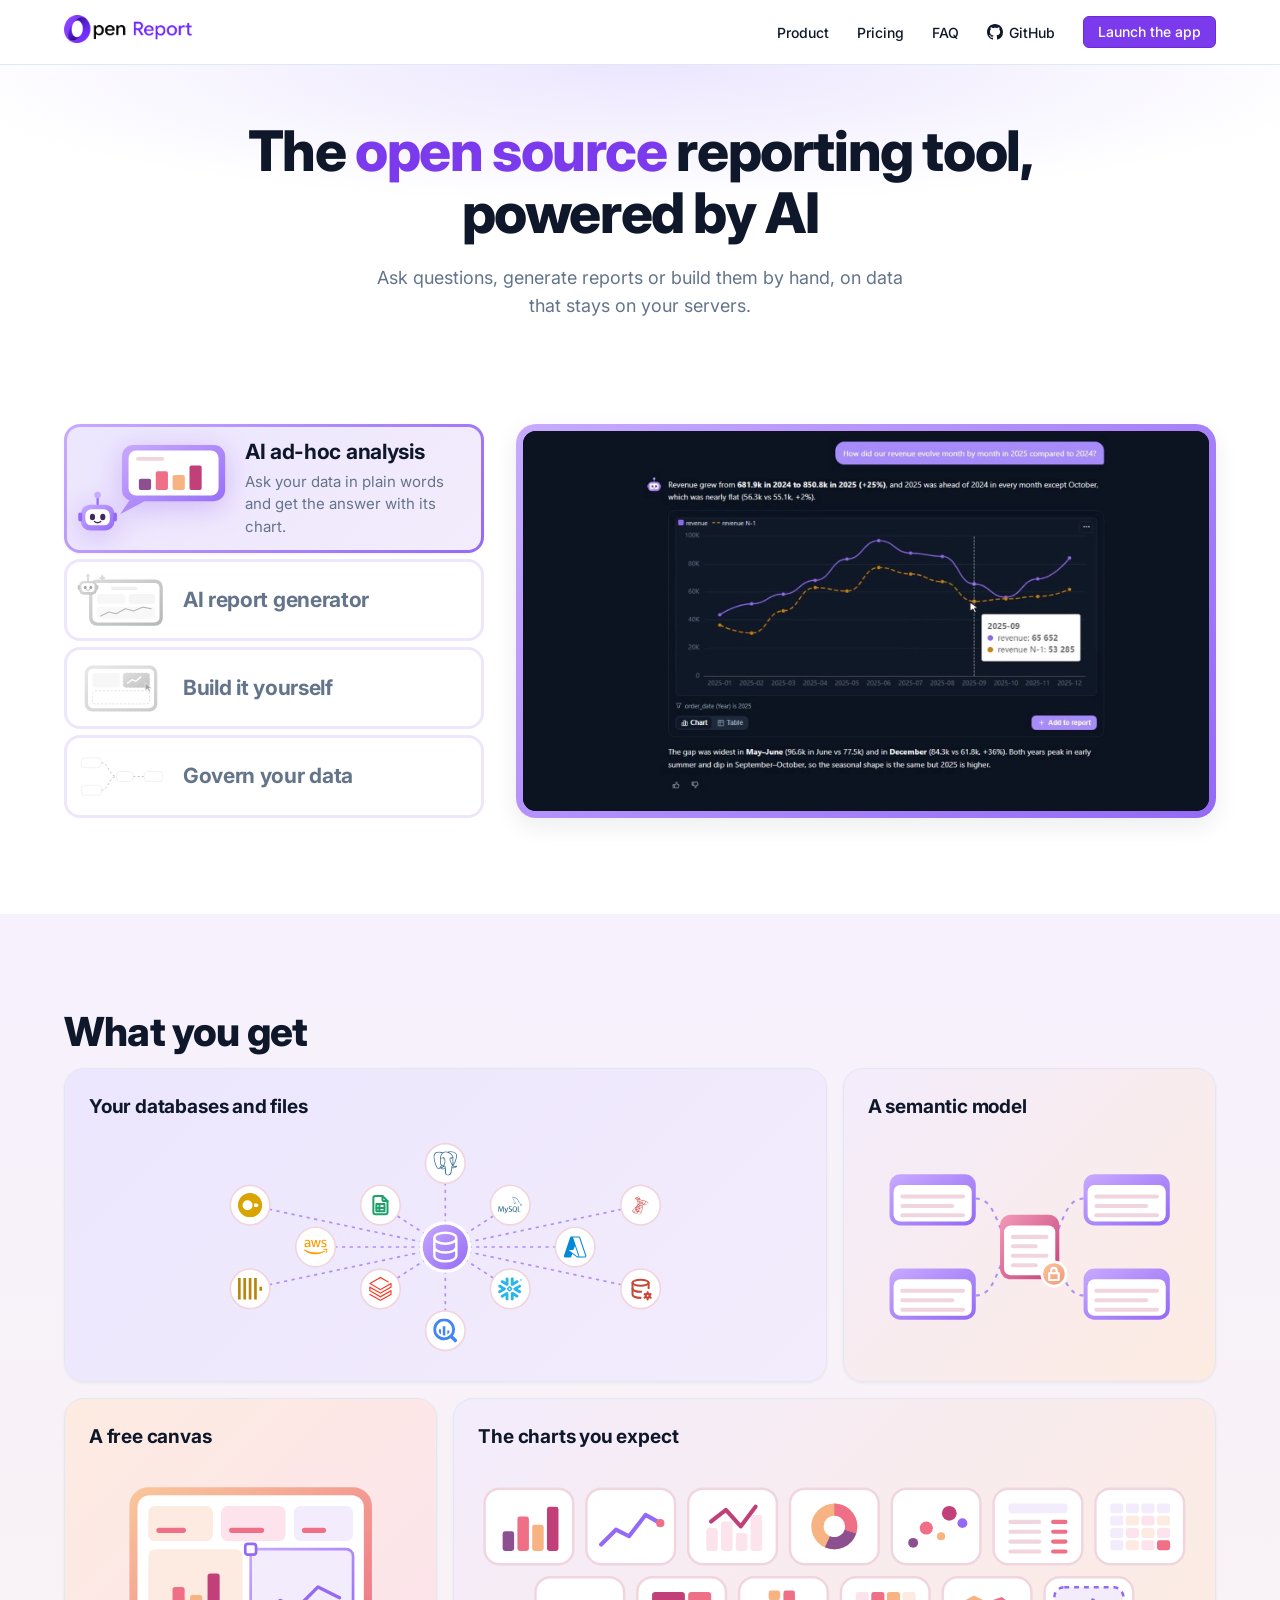
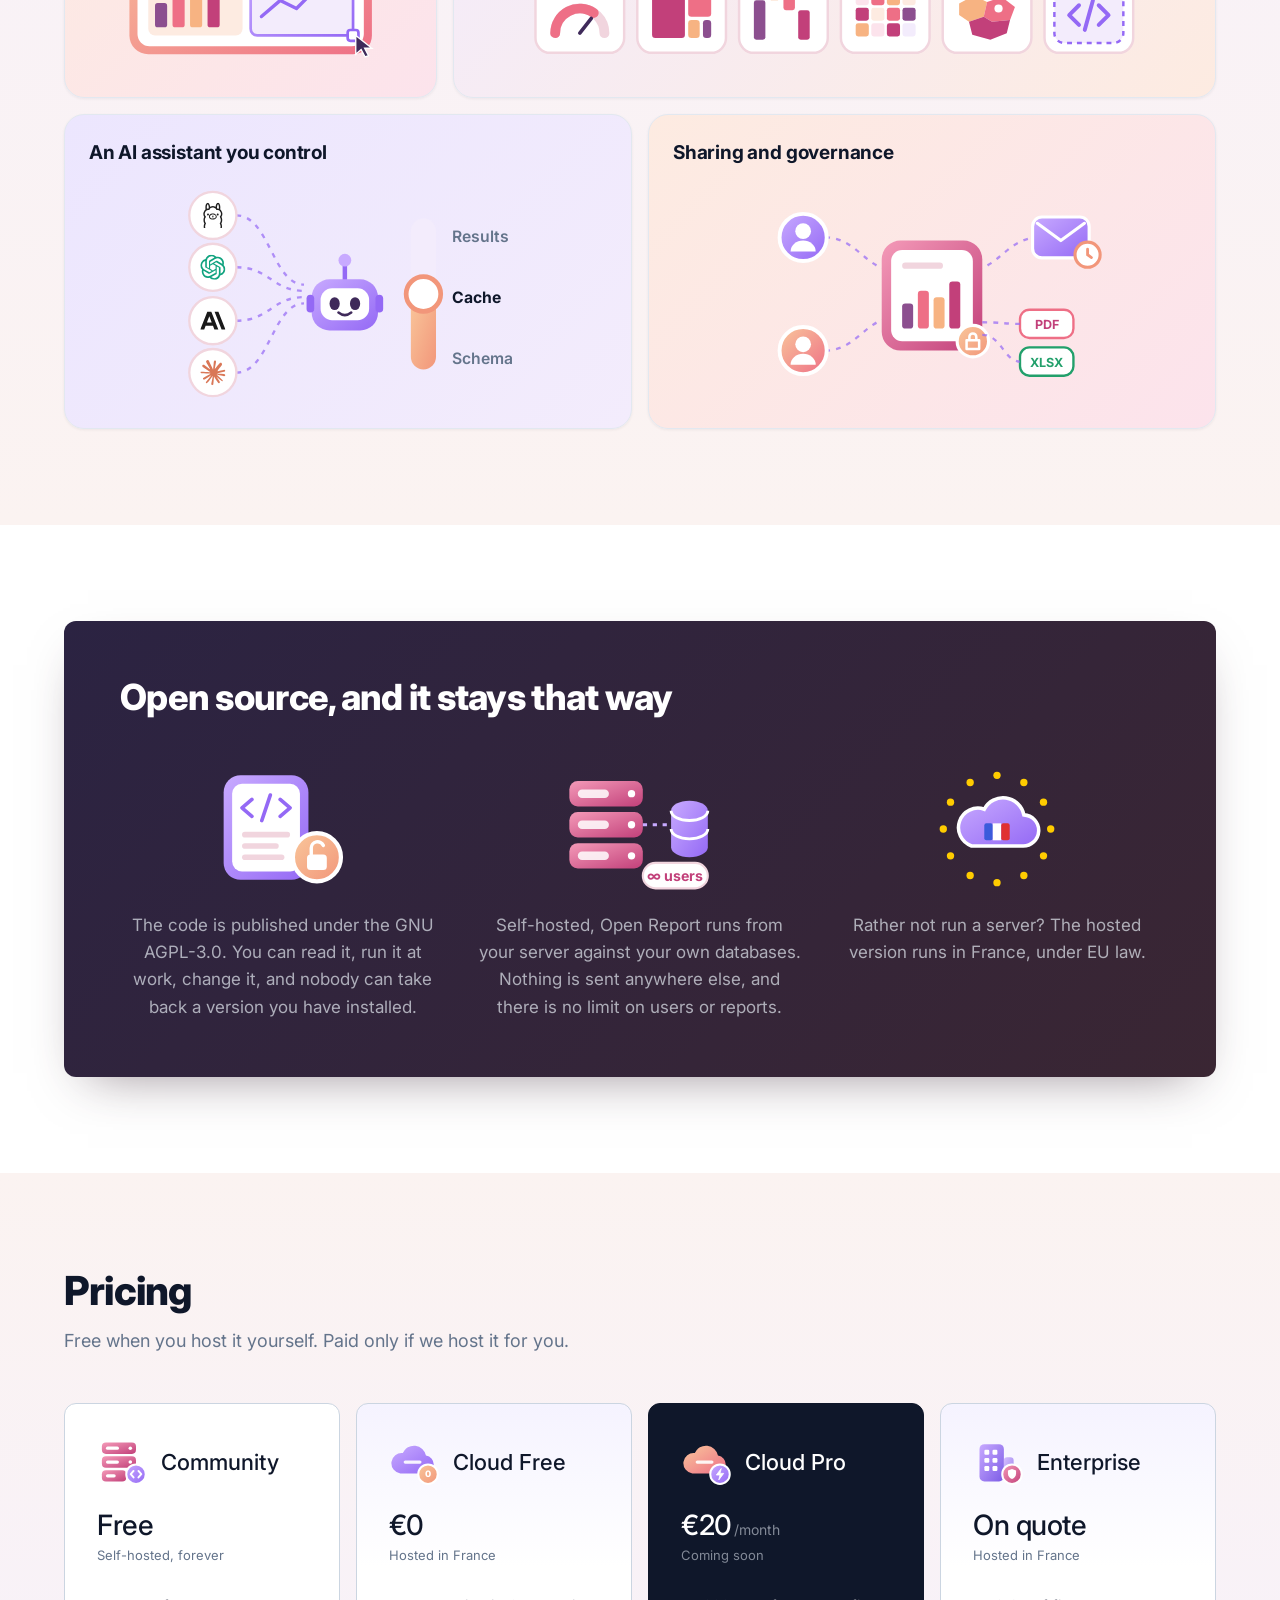
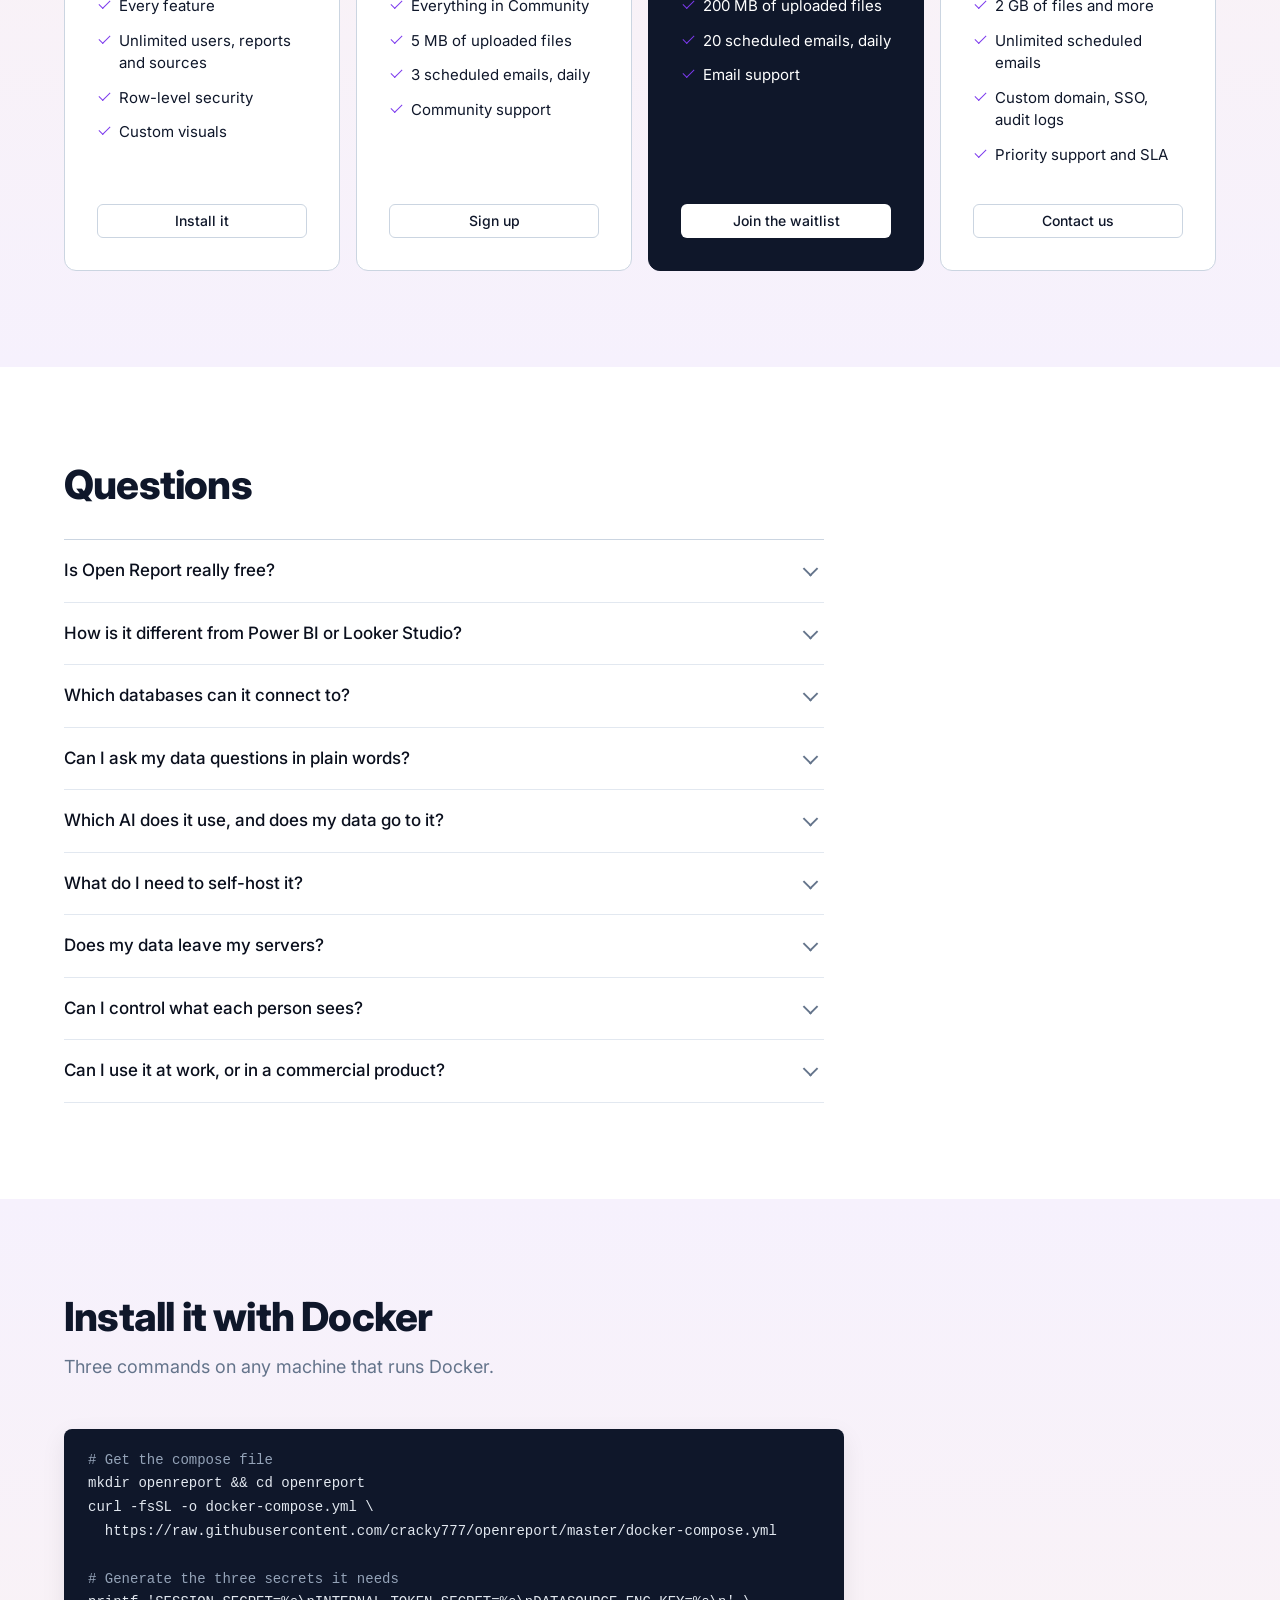
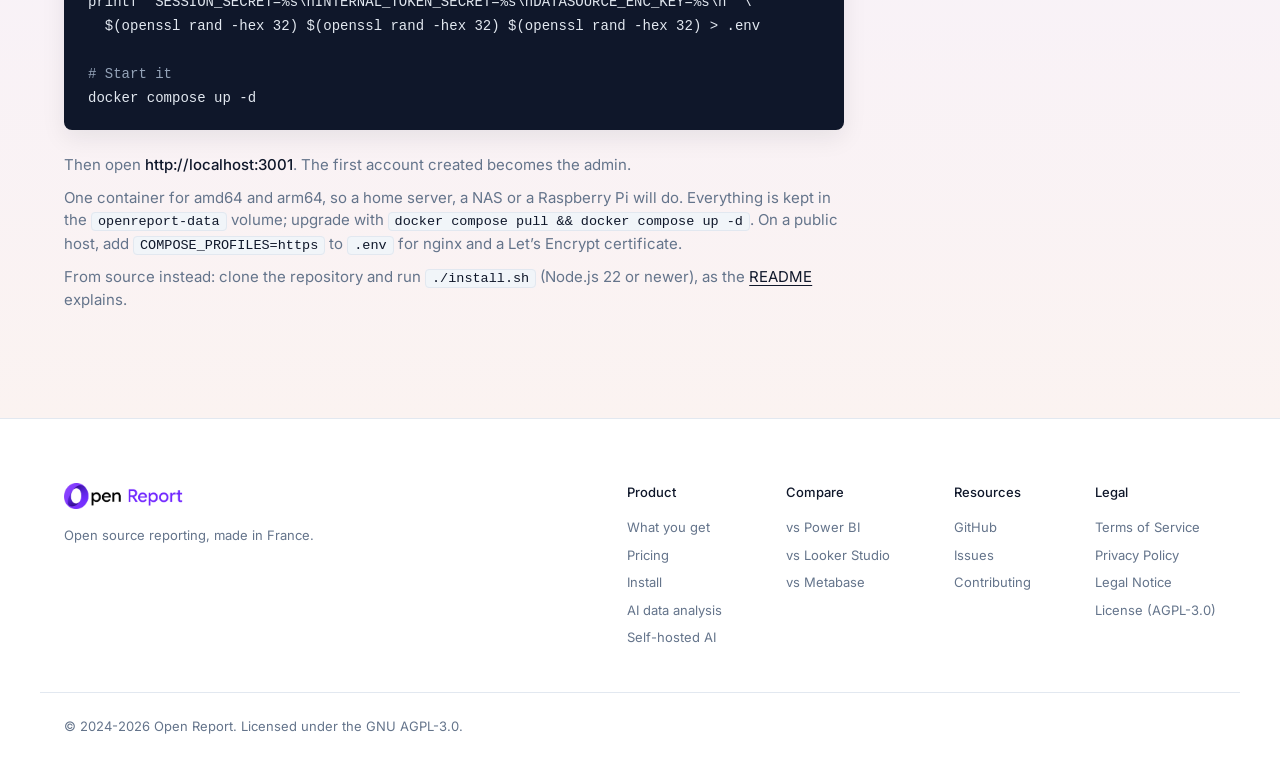
==== commit a8367f68: "feat(site): SEO sur l'IA et le reporting open source, deux pages d'usage - accueil : titre et descri" ====
--- a/index.html
+++ b/index.html
@@ -3,8 +3,8 @@
 <head>
   <meta charset="UTF-8">
   <meta name="viewport" content="width=device-width, initial-scale=1.0">
-  <title>Open Report — Open source Power BI &amp; Looker Studio alternative</title>
-  <meta name="description" content="Self-hosted reporting and dashboards with drag-and-drop, row-level security, scheduled email reports and 12+ chart types. PostgreSQL, MySQL, BigQuery, Azure SQL, DuckDB. Free and open source under the GNU AGPL-3.0. Your data stays on your servers.">
+  <title>Open Report — Open source reporting tool with AI ad-hoc analysis</title>
+  <meta name="description" content="Open source reporting tool with AI: ad-hoc analysis in plain words, AI-generated reports and a drag-and-drop dashboard editor. Self-hosted and free, or hosted in France.">
   <meta name="author" content="Open Report">
   <meta name="theme-color" content="#ffffff" media="(prefers-color-scheme: light)">
   <meta name="theme-color" content="#0a0a14" media="(prefers-color-scheme: dark)">
@@ -19,8 +19,8 @@
        from the SVG whenever the card changes. -->
   <meta property="og:type" content="website">
   <meta property="og:site_name" content="Open Report">
-  <meta property="og:title" content="Open Report — Open source Power BI &amp; Looker Studio alternative">
-  <meta property="og:description" content="Drag-and-drop dashboards, row-level security, scheduled email reports, multi-database. Self-hosted under the AGPL-3.0 or managed in France 🇫🇷.">
+  <meta property="og:title" content="Open Report — Open source reporting tool with AI ad-hoc analysis">
+  <meta property="og:description" content="Open source reporting and BI tool with AI ad-hoc analysis, an AI report generator and a drag-and-drop editor. Self-hosted or hosted in France 🇫🇷.">
   <meta property="og:url" content="https://openreport.io/">
   <meta property="og:image" content="https://openreport.io/og-image.png">
   <meta property="og:image:secure_url" content="https://openreport.io/og-image.png">
@@ -29,12 +29,11 @@
   <meta property="og:image:height" content="630">
   <meta property="og:image:alt" content="Open Report, open source reporting you control">
   <meta property="og:locale" content="en_US">
-  <meta property="og:locale:alternate" content="fr_FR">
 
   <!-- Twitter / X card -->
   <meta name="twitter:card" content="summary_large_image">
-  <meta name="twitter:title" content="Open Report — Open source Power BI &amp; Looker Studio alternative">
-  <meta name="twitter:description" content="Drag-and-drop dashboards, row-level security, scheduled email reports. Self-hosted or managed in France 🇫🇷.">
+  <meta name="twitter:title" content="Open Report — Open source reporting tool with AI ad-hoc analysis">
+  <meta name="twitter:description" content="Open source reporting and BI tool with AI ad-hoc analysis, an AI report generator and a drag-and-drop editor. Self-hosted or hosted in France 🇫🇷.">
   <meta name="twitter:image" content="https://openreport.io/og-image.png">
   <meta name="twitter:image:alt" content="Open Report, open source reporting you control">
 
@@ -58,13 +57,16 @@
         "@type": "SoftwareApplication",
         "name": "Open Report",
         "applicationCategory": "BusinessApplication",
-        "applicationSubCategory": "Reporting & Data Visualization",
+        "applicationSubCategory": "Business Intelligence, Reporting & AI Data Analysis",
         "operatingSystem": "Web, Linux, macOS, Windows (self-hosted via Docker)",
-        "description": "Open source reporting and data-visualization platform with drag-and-drop dashboards, row-level security, scheduled email reports, multi-database support and team workspaces. A self-hostable alternative to Power BI and Looker Studio.",
+        "description": "Open source reporting tool powered by AI: ask your data questions in plain words (AI ad-hoc analysis), describe a report and let the AI generate it, or build dashboards by hand on a drag-and-drop canvas. Semantic model, row-level security, scheduled email reports, ten databases plus CSV and Excel files. A self-hostable alternative to Power BI, Looker Studio and Metabase.",
+        "keywords": "open source reporting tool, open source report builder, open source BI, open source AI tool, AI ad-hoc analysis, AI report generator, AI data analysis, natural language to SQL, self-hosted dashboards, Power BI alternative",
+        "isAccessibleForFree": true,
+        "downloadUrl": "https://github.com/cracky777/openreport",
         "url": "https://openreport.io/",
         "image": "https://openreport.io/og-image.png",
         "license": "https://github.com/cracky777/openreport/blob/master/LICENSE",
-        "softwareVersion": "0.1.0",
+        "softwareVersion": "0.6.0",
         "offers": [
           {
             "@type": "Offer",
@@ -95,6 +97,10 @@
           }
         ],
         "featureList": [
+          "AI ad-hoc analysis: ask your data in plain words",
+          "AI report generator: describe a report, the AI builds it",
+          "Bring your own AI: local models (Ollama, LM Studio), OpenAI-compatible APIs, Anthropic",
+          "Data lineage from OpenMetadata",
           "Drag-and-drop canvas",
           "Row-level security",
           "Scheduled email reports (PDF attached)",
@@ -103,7 +109,7 @@
           "Custom measures (SQL expressions)",
           "12+ visualization types",
           "Cross-filtering and drill-down",
-          "Multi-database (PostgreSQL, MySQL, BigQuery, Azure SQL, DuckDB)",
+          "Multi-database (PostgreSQL, MySQL, SQL Server, Azure SQL, Oracle, Snowflake, BigQuery, Databricks, ClickHouse, Redshift) and CSV / Excel files",
           "Export to PDF / PNG / Excel",
           "Public sharing links",
           "Light / dark themes & custom palettes"
@@ -133,7 +139,23 @@
             "name": "Which databases can it connect to?",
             "acceptedAnswer": {
               "@type": "Answer",
-              "text": "PostgreSQL, MySQL, Google BigQuery, Azure SQL and DuckDB. CSV and Excel files can be imported directly and are queried through DuckDB."
+              "text": "PostgreSQL, MySQL, SQL Server, Azure SQL, Oracle, Snowflake, Google BigQuery, Databricks, ClickHouse and Redshift. CSV and Excel files can be imported directly and are queried through DuckDB."
+            }
+          },
+          {
+            "@type": "Question",
+            "name": "Can I ask my data questions in plain words?",
+            "acceptedAnswer": {
+              "@type": "Answer",
+              "text": "Yes. Type a question in any language and the AI answers with the figures and the chart that shows them: ad-hoc analysis without writing SQL or building a report first. Ask it for a whole report and it generates the pages, which you can then edit by hand."
+            }
+          },
+          {
+            "@type": "Question",
+            "name": "Which AI does it use, and does my data go to it?",
+            "acceptedAnswer": {
+              "@type": "Answer",
+              "text": "The one you choose: a local model through Ollama or LM Studio, any OpenAI-compatible API, Anthropic, or your own Claude subscription. The administrator decides what the AI may read: the schema only, the schema and cached aggregates, or query results. With a local model, nothing leaves your servers."
             }
           },
           {
@@ -222,7 +244,7 @@
     <div class="container tour-grid">
       <ol class="tiles">
         <li class="tile" data-tile>
-          <button type="button" class="tile-btn" aria-label="AI Ad-hoc analysis"></button>
+          <button type="button" class="tile-btn" aria-label="AI ad-hoc analysis"></button>
           <svg class="tour-scene" viewBox="0 0 160 96" width="120" height="72" aria-hidden="true">
             <defs><linearGradient id="sc-b1" x1="0" y1="0" x2="1" y2="1"><stop offset="0" stop-color="#C8AAFF"/><stop offset="1" stop-color="#9469F5"/></linearGradient></defs>
             <path fill="url(#sc-b1)" d="M60 2H146a12 12 0 0 1 12 12V50a12 12 0 0 1-12 12H72L46 76l10-15a12 12 0 0 1-8-11V14a12 12 0 0 1 12-12z"/>
@@ -231,10 +253,10 @@
             <rect class="sc-bar" x="66" y="38" width="13" height="12" rx="2" fill="#8C4F8F"/><rect class="sc-bar sc-d1" x="84" y="30" width="13" height="20" rx="2" fill="#EE6F86"/><rect class="sc-bar sc-d2" x="102" y="34" width="13" height="16" rx="2" fill="#F7B382"/><rect class="sc-bar sc-d3" x="120" y="24" width="13" height="26" rx="2" fill="#C2407A"/>
             <g class="sc-bob"><svg x="0" y="50" width="44" height="44" viewBox="-5 21 64 64" overflow="visible"><defs><linearGradient id="sc-r1" x1="0" y1="0" x2="1" y2="1"><stop offset="0" stop-color="#C8AAFF"/><stop offset="1" stop-color="#9469F5"/></linearGradient></defs><path d="M27 32V44" stroke="#9469F5" stroke-width="3.5" stroke-linecap="round"/><circle cx="27" cy="29" r="5" fill="#C8AAFF"/><rect x="1" y="44" width="52" height="40" rx="14" fill="url(#sc-r1)"/><rect x="8" y="51" width="38" height="25" rx="9" fill="#fff"/><g class="sc-eyes"><ellipse cx="19" cy="63" rx="4" ry="5" fill="#3F2A5A"/><ellipse cx="35" cy="63" rx="4" ry="5" fill="#3F2A5A"/></g><path d="M22 70q5 4 10 0" stroke="#3F2A5A" stroke-width="2" fill="none" stroke-linecap="round"/><rect x="-3" y="56" width="6" height="14" rx="3" fill="#9469F5"/><rect x="51" y="56" width="6" height="14" rx="3" fill="#9469F5"/></svg></g>
           </svg>
-          <div class="tile-text"><h3>AI Ad-hoc analysis</h3><p>Ask your data in plain words and get the answer with its chart.</p></div>
+          <div class="tile-text"><h3>AI ad-hoc analysis</h3><p>Ask your data in plain words and get the answer with its chart.</p></div>
         </li>
         <li class="tile" data-tile>
-          <button type="button" class="tile-btn" aria-label="AI generating report"></button>
+          <button type="button" class="tile-btn" aria-label="AI report generator"></button>
           <svg class="tour-scene" viewBox="0 0 160 96" width="120" height="72" aria-hidden="true">
             <defs><linearGradient id="sc-p2" x1="0" y1="0" x2="1" y2="1"><stop offset="0" stop-color="#F49AB8"/><stop offset="1" stop-color="#C2407A"/></linearGradient></defs>
             <rect x="22" y="10" width="134" height="84" rx="14" fill="url(#sc-p2)"/>
@@ -245,7 +267,7 @@
             <g class="sc-bob"><svg x="0" y="-2" width="40" height="40" viewBox="-5 21 64 64" overflow="visible"><defs><linearGradient id="sc-r2" x1="0" y1="0" x2="1" y2="1"><stop offset="0" stop-color="#C8AAFF"/><stop offset="1" stop-color="#9469F5"/></linearGradient></defs><path d="M27 32V44" stroke="#9469F5" stroke-width="3.5" stroke-linecap="round"/><circle cx="27" cy="29" r="5" fill="#C8AAFF"/><rect x="1" y="44" width="52" height="40" rx="14" fill="url(#sc-r2)"/><rect x="8" y="51" width="38" height="25" rx="9" fill="#fff"/><g class="sc-eyes"><ellipse cx="19" cy="63" rx="4" ry="5" fill="#3F2A5A"/><ellipse cx="35" cy="63" rx="4" ry="5" fill="#3F2A5A"/></g><path d="M22 70q5 4 10 0" stroke="#3F2A5A" stroke-width="2" fill="none" stroke-linecap="round"/><rect x="-3" y="56" width="6" height="14" rx="3" fill="#9469F5"/><rect x="51" y="56" width="6" height="14" rx="3" fill="#9469F5"/></svg></g>
             <path class="sc-spark" d="M46 0l2 5 5 2-5 2-2 5-2-5-5-2 5-2z"/>
           </svg>
-          <div class="tile-text"><h3>AI generating report</h3><p>Describe the report you need and the AI builds it, page by page.</p></div>
+          <div class="tile-text"><h3>AI report generator</h3><p>Describe the report you need and the AI builds it, page by page.</p></div>
         </li>
         <li class="tile" data-tile>
           <button type="button" class="tile-btn" aria-label="Build it yourself"></button>
@@ -324,7 +346,7 @@
           <span class="bento-tip" aria-hidden="true"></span><p class="vh">Bar, line, combo, pie, scatter, table, pivot, gauge, treemap, waterfall, heatmap and map, plus your own custom visuals.</p>
         </article>
         <article class="bento-card bento-half tone-1" id="wg-assistant">
-          <h3>An assistant you control</h3>
+          <h3>An AI assistant you control</h3>
           <svg class="bento-art" viewBox="0 0 240 140" aria-hidden="true"><defs><linearGradient id="or-a" x1="0" y1="0" x2="1" y2="1"><stop offset="0" stop-color="#F9C79B"/><stop offset="1" stop-color="#F2967A"/></linearGradient></defs><path class="or-link" d="M49 20C70 20 72 64 92 64M49 53C70 53 72 68 92 68M49 87C70 87 72 72 92 72M49 120C70 120 72 76 92 76"/><g class="or-star" data-name="Local model (Ollama, LM Studio)" style="--i:0"><circle cx="34" cy="20" r="15" fill="#fff" stroke="#F1D5DE" stroke-width="1.5"/><svg stroke="currentColor" fill="currentColor" stroke-width="0" role="img" viewBox="0 0 24 24" x="26" y="12" width="16" height="16" color="#1f1f1f"><path d="M16.361 10.26a.894.894 0 0 0-.558.47l-.072.148.001.207c0 .193.004.217.059.353.076.193.152.312.291.448.24.238.51.3.872.205a.86.86 0 0 0 .517-.436.752.752 0 0 0 .08-.498c-.064-.453-.33-.782-.724-.897a1.06 1.06 0 0 0-.466 0zm-9.203.005c-.305.096-.533.32-.65.639a1.187 1.187 0 0 0-.06.52c.057.309.31.59.598.667.362.095.632.033.872-.205.14-.136.215-.255.291-.448.055-.136.059-.16.059-.353l.001-.207-.072-.148a.894.894 0 0 0-.565-.472 1.02 1.02 0 0 0-.474.007Zm4.184 2c-.131.071-.223.25-.195.383.031.143.157.288.353.407.105.063.112.072.117.136.004.038-.01.146-.029.243-.02.094-.036.194-.036.222.002.074.07.195.143.253.064.052.076.054.255.059.164.005.198.001.264-.03.169-.082.212-.234.15-.525-.052-.243-.042-.28.087-.355.137-.08.281-.219.324-.314a.365.365 0 0 0-.175-.48.394.394 0 0 0-.181-.033c-.126 0-.207.03-.355.124l-.085.053-.053-.032c-.219-.13-.259-.145-.391-.143a.396.396 0 0 0-.193.032zm.39-2.195c-.373.036-.475.05-.654.086-.291.06-.68.195-.951.328-.94.46-1.589 1.226-1.787 2.114-.04.176-.045.234-.045.53 0 .294.005.357.043.524.264 1.16 1.332 2.017 2.714 2.173.3.033 1.596.033 1.896 0 1.11-.125 2.064-.727 2.493-1.571.114-.226.169-.372.22-.602.039-.167.044-.23.044-.523 0-.297-.005-.355-.045-.531-.288-1.29-1.539-2.304-3.072-2.497a6.873 6.873 0 0 0-.855-.031zm.645.937a3.283 3.283 0 0 1 1.44.514c.223.148.537.458.671.662.166.251.26.508.303.82.02.143.01.251-.043.482-.08.345-.332.705-.672.957a3.115 3.115 0 0 1-.689.348c-.382.122-.632.144-1.525.138-.582-.006-.686-.01-.853-.042-.57-.107-1.022-.334-1.35-.68-.264-.28-.385-.535-.45-.946-.03-.192.025-.509.137-.776.136-.326.488-.73.836-.963.403-.269.934-.46 1.422-.512.187-.02.586-.02.773-.002zm-5.503-11a1.653 1.653 0 0 0-.683.298C5.617.74 5.173 1.666 4.985 2.819c-.07.436-.119 1.04-.119 1.503 0 .544.064 1.24.155 1.721.02.107.031.202.023.208a8.12 8.12 0 0 1-.187.152 5.324 5.324 0 0 0-.949 1.02 5.49 5.49 0 0 0-.94 2.339 6.625 6.625 0 0 0-.023 1.357c.091.78.325 1.438.727 2.04l.13.195-.037.064c-.269.452-.498 1.105-.605 1.732-.084.496-.095.629-.095 1.294 0 .67.009.803.088 1.266.095.555.288 1.143.503 1.534.071.128.243.393.264.407.007.003-.014.067-.046.141a7.405 7.405 0 0 0-.548 1.873c-.062.417-.071.552-.071.991 0 .56.031.832.148 1.279L3.42 24h1.478l-.05-.091c-.297-.552-.325-1.575-.068-2.597.117-.472.25-.819.498-1.296l.148-.29v-.177c0-.165-.003-.184-.057-.293a.915.915 0 0 0-.194-.25 1.74 1.74 0 0 1-.385-.543c-.424-.92-.506-2.286-.208-3.451.124-.486.329-.918.544-1.154a.787.787 0 0 0 .223-.531c0-.195-.07-.355-.224-.522a3.136 3.136 0 0 1-.817-1.729c-.14-.96.114-2.005.69-2.834.563-.814 1.353-1.336 2.237-1.475.199-.033.57-.028.776.01.226.04.367.028.512-.041.179-.085.268-.19.374-.431.093-.215.165-.333.36-.576.234-.29.46-.489.822-.729.413-.27.884-.467 1.352-.561.17-.035.25-.04.569-.04.319 0 .398.005.569.04a4.07 4.07 0 0 1 1.914.997c.117.109.398.457.488.602.034.057.095.177.132.267.105.241.195.346.374.43.14.068.286.082.503.045.343-.058.607-.053.943.016 1.144.23 2.14 1.173 2.581 2.437.385 1.108.276 2.267-.296 3.153-.097.15-.193.27-.333.419-.301.322-.301.722-.001 1.053.493.539.801 1.866.708 3.036-.062.772-.26 1.463-.533 1.854a2.096 2.096 0 0 1-.224.258.916.916 0 0 0-.194.25c-.054.109-.057.128-.057.293v.178l.148.29c.248.476.38.823.498 1.295.253 1.008.231 2.01-.059 2.581a.845.845 0 0 0-.044.098c0 .006.329.009.732.009h.73l.02-.074.036-.134c.019-.076.057-.3.088-.516.029-.217.029-1.016 0-1.258-.11-.875-.295-1.57-.597-2.226-.032-.074-.053-.138-.046-.141.008-.005.057-.074.108-.152.376-.569.607-1.284.724-2.228.031-.26.031-1.378 0-1.628-.083-.645-.182-1.082-.348-1.525a6.083 6.083 0 0 0-.329-.7l-.038-.064.131-.194c.402-.604.636-1.262.727-2.04a6.625 6.625 0 0 0-.024-1.358 5.512 5.512 0 0 0-.939-2.339 5.325 5.325 0 0 0-.95-1.02 8.097 8.097 0 0 1-.186-.152.692.692 0 0 1 .023-.208c.208-1.087.201-2.443-.017-3.503-.19-.924-.535-1.658-.98-2.082-.354-.338-.716-.482-1.15-.455-.996.059-1.8 1.205-2.116 3.01a6.805 6.805 0 0 0-.097.726c0 .036-.007.066-.015.066a.96.96 0 0 1-.149-.078A4.857 4.857 0 0 0 12 3.03c-.832 0-1.687.243-2.456.698a.958.958 0 0 1-.148.078c-.008 0-.015-.03-.015-.066a6.71 6.71 0 0 0-.097-.725C8.997 1.392 8.337.319 7.46.048a2.096 2.096 0 0 0-.585-.041Zm.293 1.402c.248.197.523.759.682 1.388.03.113.06.244.069.292.007.047.026.152.041.233.067.365.098.76.102 1.24l.002.475-.12.175-.118.178h-.278c-.324 0-.646.041-.954.124l-.238.06c-.033.007-.038-.003-.057-.144a8.438 8.438 0 0 1 .016-2.323c.124-.788.413-1.501.696-1.711.067-.05.079-.049.157.013zm9.825-.012c.17.126.358.46.498.888.28.854.36 2.028.212 3.145-.019.14-.024.151-.057.144l-.238-.06a3.693 3.693 0 0 0-.954-.124h-.278l-.119-.178-.119-.175.002-.474c.004-.669.066-1.19.214-1.772.157-.623.434-1.185.68-1.382.078-.062.09-.063.159-.012z"></path></svg></g><g class="or-star" data-name="OpenAI-compatible API" style="--i:1"><circle cx="34" cy="53" r="15" fill="#fff" stroke="#F1D5DE" stroke-width="1.5"/><svg stroke="currentColor" fill="currentColor" stroke-width="0" role="img" viewBox="0 0 24 24" x="26" y="45" width="16" height="16" color="#10a37f"><path d="M22.2819 9.8211a5.9847 5.9847 0 0 0-.5157-4.9108 6.0462 6.0462 0 0 0-6.5098-2.9A6.0651 6.0651 0 0 0 4.9807 4.1818a5.9847 5.9847 0 0 0-3.9977 2.9 6.0462 6.0462 0 0 0 .7427 7.0966 5.98 5.98 0 0 0 .511 4.9107 6.051 6.051 0 0 0 6.5146 2.9001A5.9847 5.9847 0 0 0 13.2599 24a6.0557 6.0557 0 0 0 5.7718-4.2058 5.9894 5.9894 0 0 0 3.9977-2.9001 6.0557 6.0557 0 0 0-.7475-7.0729zm-9.022 12.6081a4.4755 4.4755 0 0 1-2.8764-1.0408l.1419-.0804 4.7783-2.7582a.7948.7948 0 0 0 .3927-.6813v-6.7369l2.02 1.1686a.071.071 0 0 1 .038.052v5.5826a4.504 4.504 0 0 1-4.4945 4.4944zm-9.6607-4.1254a4.4708 4.4708 0 0 1-.5346-3.0137l.142.0852 4.783 2.7582a.7712.7712 0 0 0 .7806 0l5.8428-3.3685v2.3324a.0804.0804 0 0 1-.0332.0615L9.74 19.9502a4.4992 4.4992 0 0 1-6.1408-1.6464zM2.3408 7.8956a4.485 4.485 0 0 1 2.3655-1.9728V11.6a.7664.7664 0 0 0 .3879.6765l5.8144 3.3543-2.0201 1.1685a.0757.0757 0 0 1-.071 0l-4.8303-2.7865A4.504 4.504 0 0 1 2.3408 7.872zm16.5963 3.8558L13.1038 8.364 15.1192 7.2a.0757.0757 0 0 1 .071 0l4.8303 2.7913a4.4944 4.4944 0 0 1-.6765 8.1042v-5.6772a.79.79 0 0 0-.407-.667zm2.0107-3.0231l-.142-.0852-4.7735-2.7818a.7759.7759 0 0 0-.7854 0L9.409 9.2297V6.8974a.0662.0662 0 0 1 .0284-.0615l4.8303-2.7866a4.4992 4.4992 0 0 1 6.6802 4.66zM8.3065 12.863l-2.02-1.1638a.0804.0804 0 0 1-.038-.0567V6.0742a4.4992 4.4992 0 0 1 7.3757-3.4537l-.142.0805L8.704 5.459a.7948.7948 0 0 0-.3927.6813zm1.0976-2.3654l2.602-1.4998 2.6069 1.4998v2.9994l-2.5974 1.4997-2.6067-1.4997Z"></path></svg></g><g class="or-star" data-name="Anthropic" style="--i:2"><circle cx="34" cy="87" r="15" fill="#fff" stroke="#F1D5DE" stroke-width="1.5"/><svg stroke="currentColor" fill="currentColor" stroke-width="0" role="img" viewBox="0 0 24 24" x="26" y="79" width="16" height="16" color="#191919"><path d="M17.3041 3.541h-3.6718l6.696 16.918H24Zm-10.6082 0L0 20.459h3.7442l1.3693-3.5527h7.0052l1.3693 3.5528h3.7442L10.5363 3.5409Zm-.3712 10.2232 2.2914-5.9456 2.2914 5.9456Z"></path></svg></g><g class="or-star" data-name="Claude subscription" style="--i:3"><circle cx="34" cy="120" r="15" fill="#fff" stroke="#F1D5DE" stroke-width="1.5"/><svg stroke="currentColor" fill="currentColor" stroke-width="0" role="img" viewBox="0 0 24 24" x="26" y="112" width="16" height="16" color="#d97757"><path d="m4.7144 15.9555 4.7174-2.6471.079-.2307-.079-.1275h-.2307l-.7893-.0486-2.6956-.0729-2.3375-.0971-2.2646-.1214-.5707-.1215-.5343-.7042.0546-.3522.4797-.3218.686.0608 1.5179.1032 2.2767.1578 1.6514.0972 2.4468.255h.3886l.0546-.1579-.1336-.0971-.1032-.0972L6.973 9.8356l-2.55-1.6879-1.3356-.9714-.7225-.4918-.3643-.4614-.1578-1.0078.6557-.7225.8803.0607.2246.0607.8925.686 1.9064 1.4754 2.4893 1.8336.3643.3035.1457-.1032.0182-.0728-.164-.2733-1.3539-2.4467-1.445-2.4893-.6435-1.032-.17-.6194c-.0607-.255-.1032-.4674-.1032-.7285L6.287.1335 6.6997 0l.9957.1336.419.3642.6192 1.4147 1.0018 2.2282 1.5543 3.0296.4553.8985.2429.8318.091.255h.1579v-.1457l.1275-1.706.2368-2.0947.2307-2.6957.0789-.7589.3764-.9107.7468-.4918.5828.2793.4797.686-.0668.4433-.2853 1.8517-.5586 2.9021-.3643 1.9429h.2125l.2429-.2429.9835-1.3053 1.6514-2.0643.7286-.8196.85-.9046.5464-.4311h1.0321l.759 1.1293-.34 1.1657-1.0625 1.3478-.8804 1.1414-1.2628 1.7-.7893 1.36.0729.1093.1882-.0183 2.8535-.607 1.5421-.2794 1.8396-.3157.8318.3886.091.3946-.3278.8075-1.967.4857-2.3072.4614-3.4364.8136-.0425.0304.0486.0607 1.5482.1457.6618.0364h1.621l3.0175.2247.7892.522.4736.6376-.079.4857-1.2142.6193-1.6393-.3886-3.825-.9107-1.3113-.3279h-.1822v.1093l1.0929 1.0686 2.0035 1.8092 2.5075 2.3314.1275.5768-.3218.4554-.34-.0486-2.2039-1.6575-.85-.7468-1.9246-1.621h-.1275v.17l.4432.6496 2.3436 3.5214.1214 1.0807-.17.3521-.6071.2125-.6679-.1214-1.3721-1.9246L14.38 17.959l-1.1414-1.9428-.1397.079-.674 7.2552-.3156.3703-.7286.2793-.6071-.4614-.3218-.7468.3218-1.4753.3886-1.9246.3157-1.53.2853-1.9004.17-.6314-.0121-.0425-.1397.0182-1.4328 1.9672-2.1796 2.9446-1.7243 1.8456-.4128.164-.7164-.3704.0667-.6618.4008-.5889 2.386-3.0357 1.4389-1.882.929-1.0868-.0062-.1579h-.0546l-6.3385 4.1164-1.1293.1457-.4857-.4554.0608-.7467.2307-.2429 1.9064-1.3114Z"></path></svg></g><g class="sc-bob"><svg x="92" y="42" width="52" height="52" viewBox="-5 21 64 64" overflow="visible"><defs><linearGradient id="or-r5" x1="0" y1="0" x2="1" y2="1"><stop offset="0" stop-color="#C8AAFF"/><stop offset="1" stop-color="#9469F5"/></linearGradient></defs><path d="M27 32V44" stroke="#9469F5" stroke-width="3.5" stroke-linecap="round"/><circle cx="27" cy="29" r="5" fill="#C8AAFF"/><rect x="1" y="44" width="52" height="40" rx="14" fill="url(#or-r5)"/><rect x="8" y="51" width="38" height="25" rx="9" fill="#fff"/><g class="sc-eyes"><ellipse cx="19" cy="63" rx="4" ry="5" fill="#3F2A5A"/><ellipse cx="35" cy="63" rx="4" ry="5" fill="#3F2A5A"/></g><path d="M22 70q5 4 10 0" stroke="#3F2A5A" stroke-width="2" fill="none" stroke-linecap="round"/><rect x="-3" y="56" width="6" height="14" rx="3" fill="#9469F5"/><rect x="51" y="56" width="6" height="14" rx="3" fill="#9469F5"/></svg></g><rect x="160" y="22" width="16" height="96" rx="8" fill="#F3ECFC"/><rect x="160" y="70" width="16" height="48" rx="8" fill="url(#or-a)"/><circle cx="168" cy="70" r="11" fill="#fff" stroke="#F2967A" stroke-width="3"/><text x="186" y="34" class="or-label">Results</text><text x="186" y="73" class="or-label or-on">Cache</text><text x="186" y="112" class="or-label">Schema</text></svg>
           <p class="bento-desc"><span>Plug in a <strong>local model</strong> (Ollama, LM Studio),<br>an <strong>OpenAI-compatible API</strong>, <strong>Anthropic</strong><br>or your <strong>Claude subscription</strong>.<span class="gap"></span>You choose <strong>how much of the data</strong><br>it may read.</span></p>
         </article>
@@ -452,7 +474,15 @@
         </details>
         <details class="faq-item">
           <summary>Which databases can it connect to?</summary>
-          <p>PostgreSQL, MySQL, Google BigQuery, Azure SQL and DuckDB. CSV and Excel files can be imported directly and are queried through DuckDB.</p>
+          <p>PostgreSQL, MySQL, SQL Server, Azure SQL, Oracle, Snowflake, Google BigQuery, Databricks, ClickHouse and Redshift. CSV and Excel files can be imported directly and are queried through DuckDB.</p>
+        </details>
+        <details class="faq-item">
+          <summary>Can I ask my data questions in plain words?</summary>
+          <p>Yes. Type a question in any language and the AI answers with the figures and the chart that shows them: ad-hoc analysis without writing SQL or building a report first. Ask it for a whole report and it generates the pages, which you can then edit by hand. <a href="/ai-data-analysis/">More on AI data analysis</a>.</p>
+        </details>
+        <details class="faq-item">
+          <summary>Which AI does it use, and does my data go to it?</summary>
+          <p>The one you choose: a local model through Ollama or LM Studio, any OpenAI-compatible API, Anthropic, or your own Claude subscription. The administrator decides what the AI may read: the schema only, the schema and cached aggregates, or query results. With a local model, nothing leaves your servers. <a href="/self-hosted-ai-analytics/">More on self-hosted AI</a>.</p>
         </details>
         <details class="faq-item">
           <summary>What do I need to self-host it?</summary>
@@ -513,6 +543,8 @@
           <a href="#product">What you get</a>
           <a href="#pricing">Pricing</a>
           <a href="#get-started">Install</a>
+          <a href="/ai-data-analysis/">AI data analysis</a>
+          <a href="/self-hosted-ai-analytics/">Self-hosted AI</a>
         </div>
         <div>
           <h4>Compare</h4>
--- a/style.css
+++ b/style.css
@@ -46,6 +46,8 @@
   --wash-1:        linear-gradient(180deg, #F6F1FD 0%, #FBF3F1 100%);
   --wash-2:        linear-gradient(180deg, #FBF3F1 0%, #F6F1FD 100%);
   --hero-glow:     #ECE6FE;
+  --frame:         linear-gradient(135deg, #C8AAFF 0%, #9469F5 100%);
+  --frame-soft:    #EEE6FA;
   --plum:          linear-gradient(135deg, #2B2342 0%, #3A2633 100%);
   /* The pastels of the app's Chat cards (StartConversation TONES). */
   --tone-1: linear-gradient(135deg, #ECE6FE 0%, #F3ECFC 100%);
@@ -95,6 +97,7 @@
     --wash-1:        linear-gradient(180deg, #15121f 0%, #1a1319 100%);
     --wash-2:        linear-gradient(180deg, #1a1319 0%, #15121f 100%);
     --hero-glow:     #262043;
+    --frame-soft:    #2B2342;
     --tone-1: linear-gradient(135deg, #262043 0%, #2B2342 100%);
     --tone-2: linear-gradient(135deg, #2B2342 0%, #3A2633 100%);
     --tone-3: linear-gradient(135deg, #3A2633 0%, #3A2430 100%);
@@ -249,13 +252,15 @@
 .tour-wrap { display: flex; flex-direction: column; }
 .tile {
   position: relative; display: flex; align-items: center; gap: 18px; overflow: hidden;
-  padding: 8px 18px 8px 12px; border: 1px solid var(--border-strong); border-radius: 14px;
+  padding: 6px 16px 6px 10px; border: 3px solid var(--frame-soft); border-radius: 16px;
   background: var(--bg); transition: background 0.25s, border-color 0.25s, box-shadow 0.25s;
 }
-.tile:hover { border-color: var(--accent-border); }
-.tile.on { background: var(--tone-1); border-color: var(--accent-border); box-shadow: var(--shadow-1); }
-.tile.on:nth-child(2) { background: var(--tone-2); }
-.tile.on:nth-child(3) { background: var(--tone-3); }
+/* Thick soft frames, like the page drawings of the illustrations: the open card's
+   is the robot's gradient, the recording's too. */
+.tile:hover { border-color: #C8AAFF; }
+.tile.on { border-color: transparent; background: var(--tone-1) padding-box, var(--frame) border-box; box-shadow: var(--shadow-1); }
+.tile.on:nth-child(2) { background: var(--tone-2) padding-box, var(--frame) border-box; }
+.tile.on:nth-child(3) { background: var(--tone-3) padding-box, var(--frame) border-box; }
 /* The whole card is the button; the link inside stays clickable above it. */
 .tile-btn { position: absolute; inset: 0; background: none; border: 0; cursor: pointer; border-radius: 14px; }
 .tile-btn:focus-visible { outline: 2px solid var(--accent); outline-offset: 2px; }
@@ -279,8 +284,8 @@
 .tile::after { content: ""; position: absolute; left: 0; bottom: 0; height: 3px; width: calc(var(--p, 0) * 100%); background: var(--accent); }
 .tour-screen {
   position: relative; overflow: hidden; aspect-ratio: 16 / 9; flex: 1 0 auto;
-  border: 1px solid var(--border-strong); border-radius: 12px;
-  background: #111828; box-shadow: var(--shadow-2);
+  border: 7px solid transparent; border-radius: 20px;
+  background: linear-gradient(#111828, #111828) padding-box, var(--frame) border-box; box-shadow: var(--shadow-2);
 }
 .tour-screen video {
   position: absolute; inset: 0; width: 100%; height: 100%; object-fit: cover; object-position: top;
@@ -604,5 +609,13 @@
 .compare-actions {
   display: flex; flex-wrap: wrap; gap: 12px; margin: 20px 0 28px;
 }
+/* The recording at the top of a use page: the product shown, not described. */
+.page-video {
+  display: block; width: 100%; height: auto; margin: 8px 0 28px;
+  border-radius: 12px; border: 1px solid var(--border);
+}
+.compare-page .faq-list { margin-bottom: 8px; }
+/* The prose underlines its links; a button is not a link to read. */
+.compare-page .btn { text-decoration: none; }
 .compare-more { font-size: 14px; color: var(--text-soft); }
 .compare-more a { margin: 0 4px; }
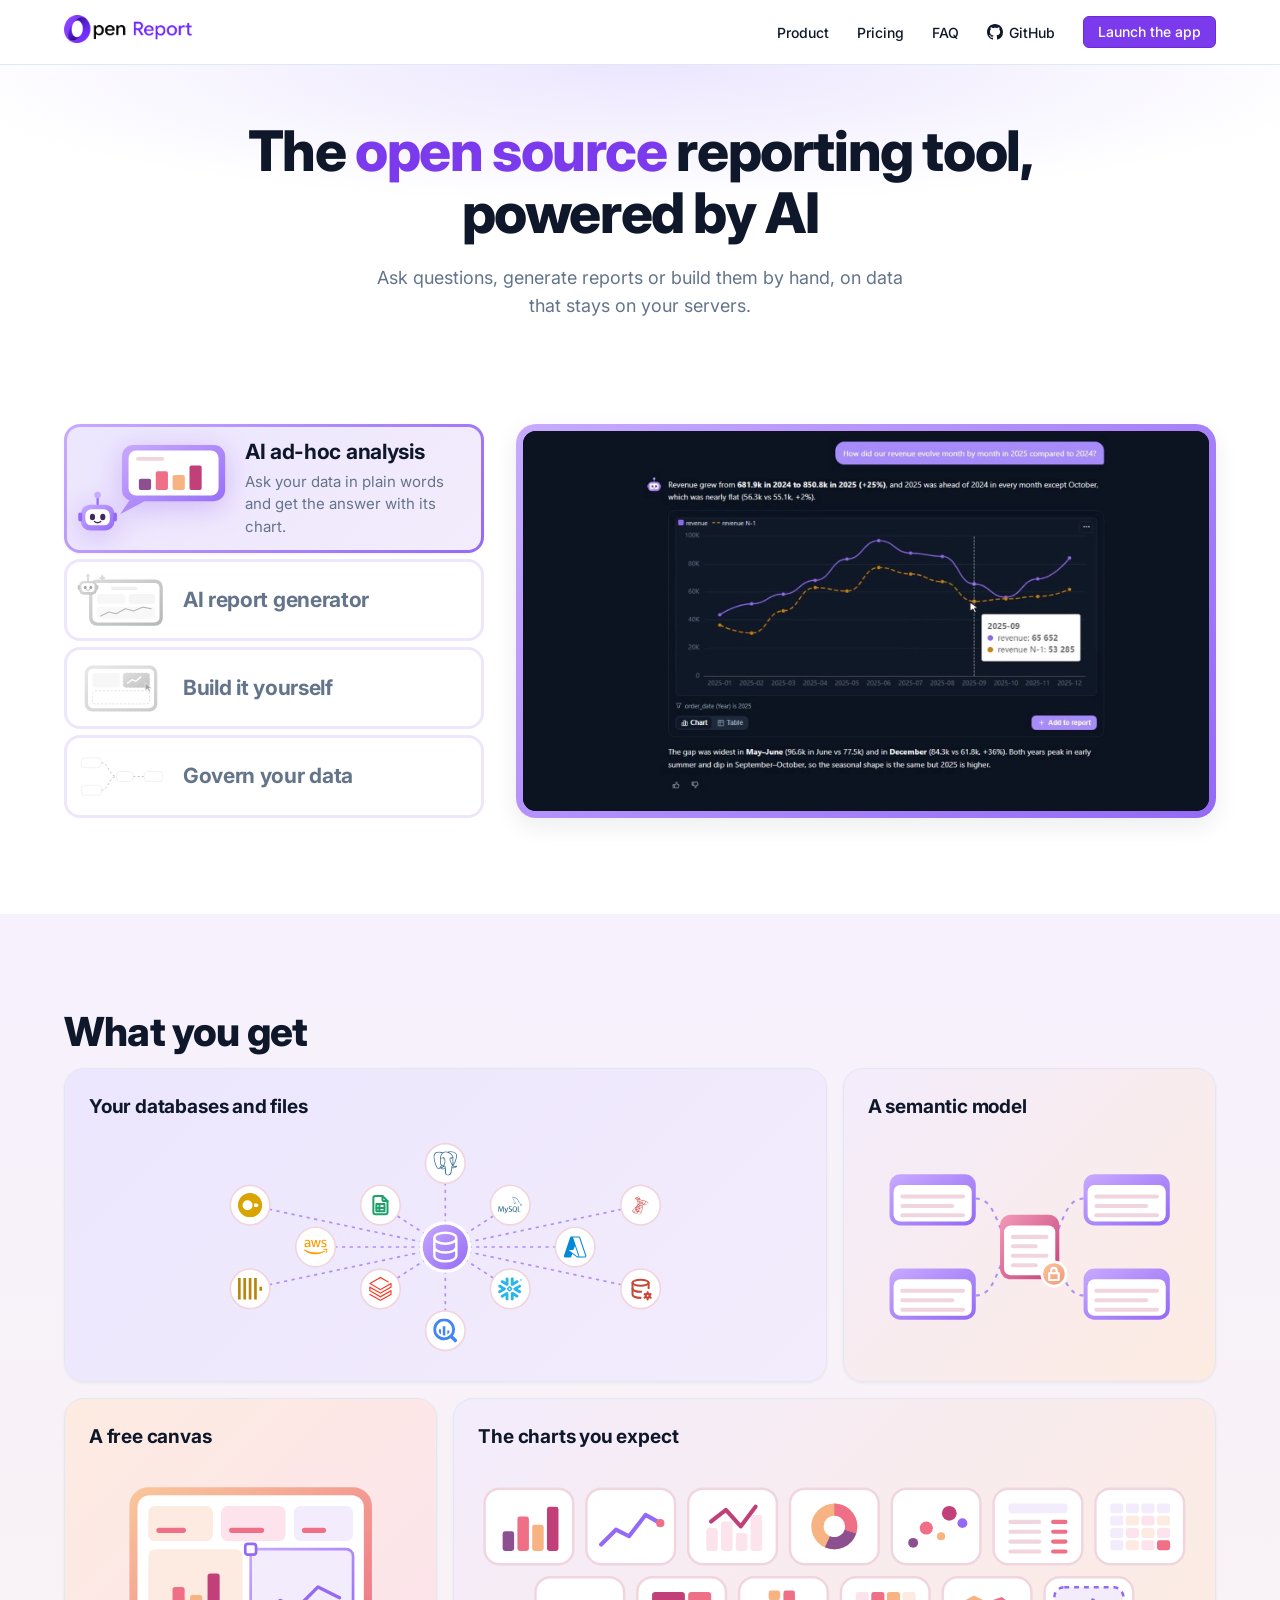
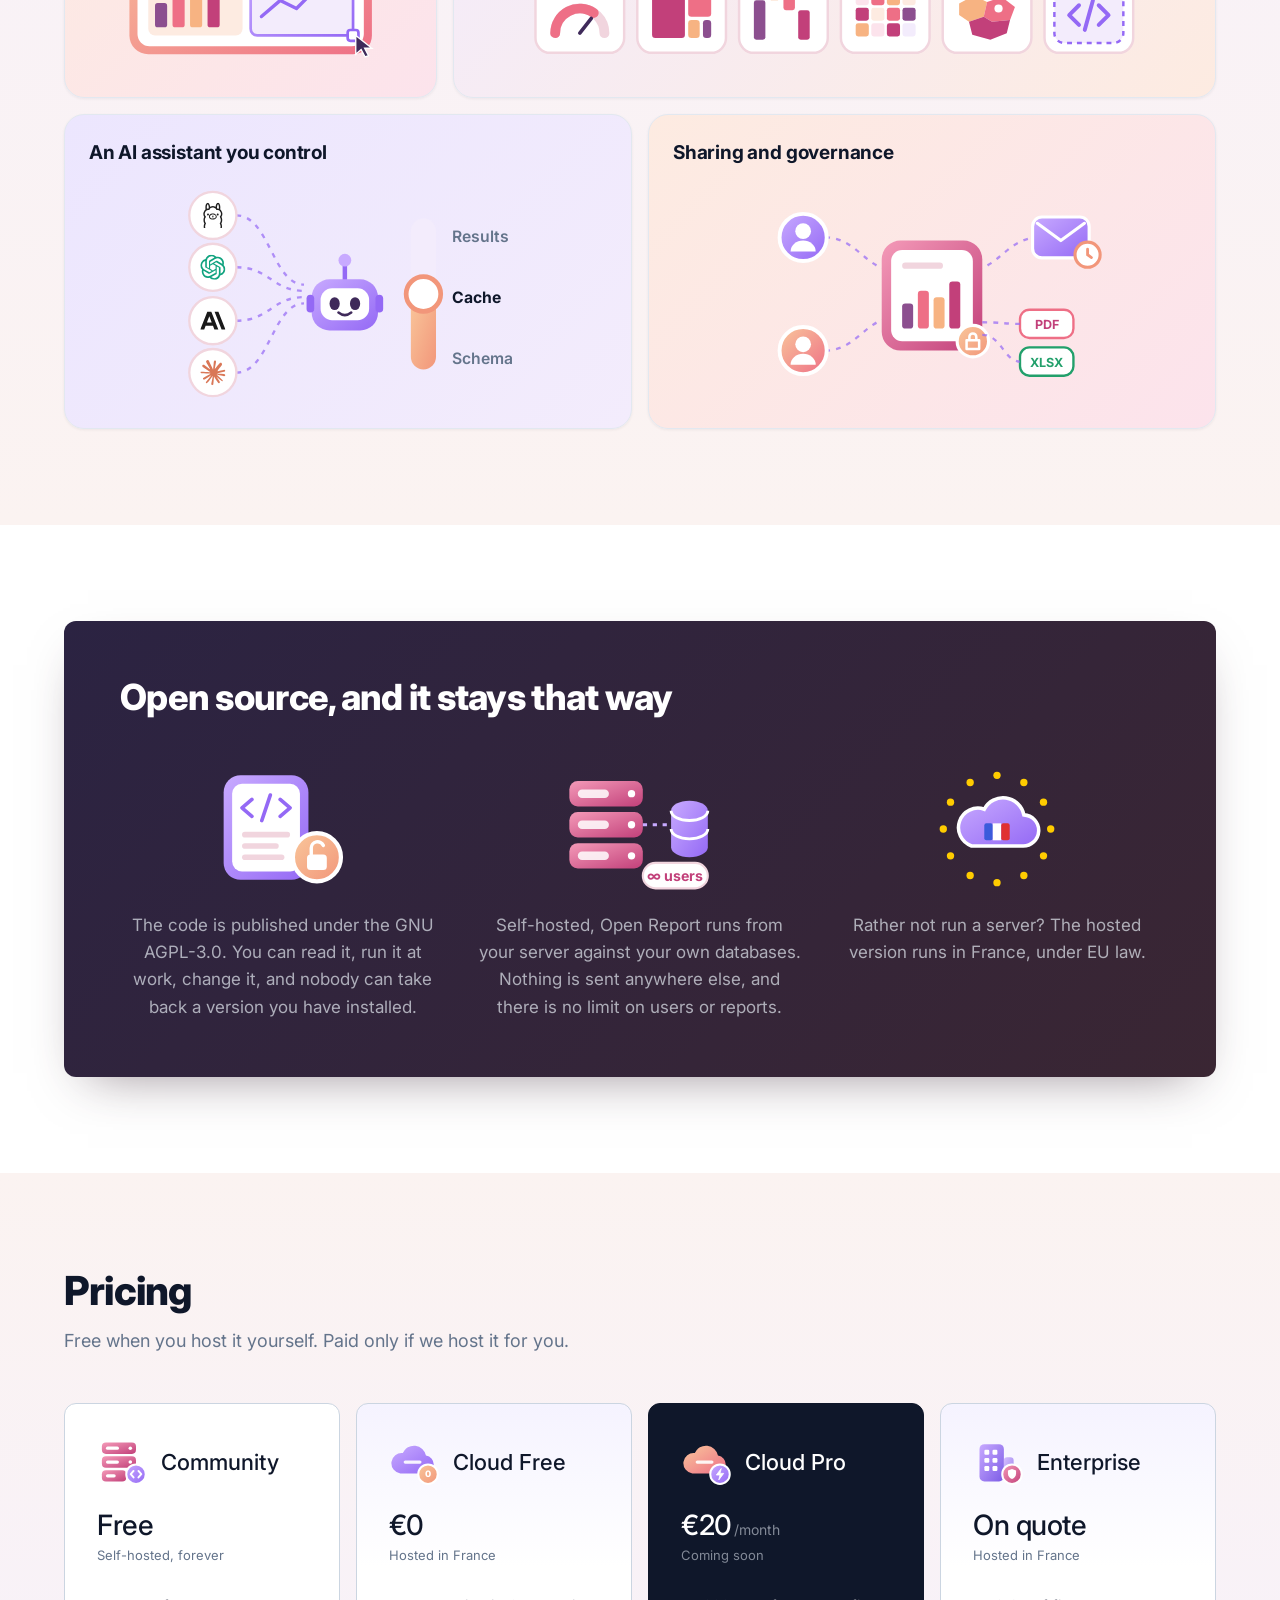
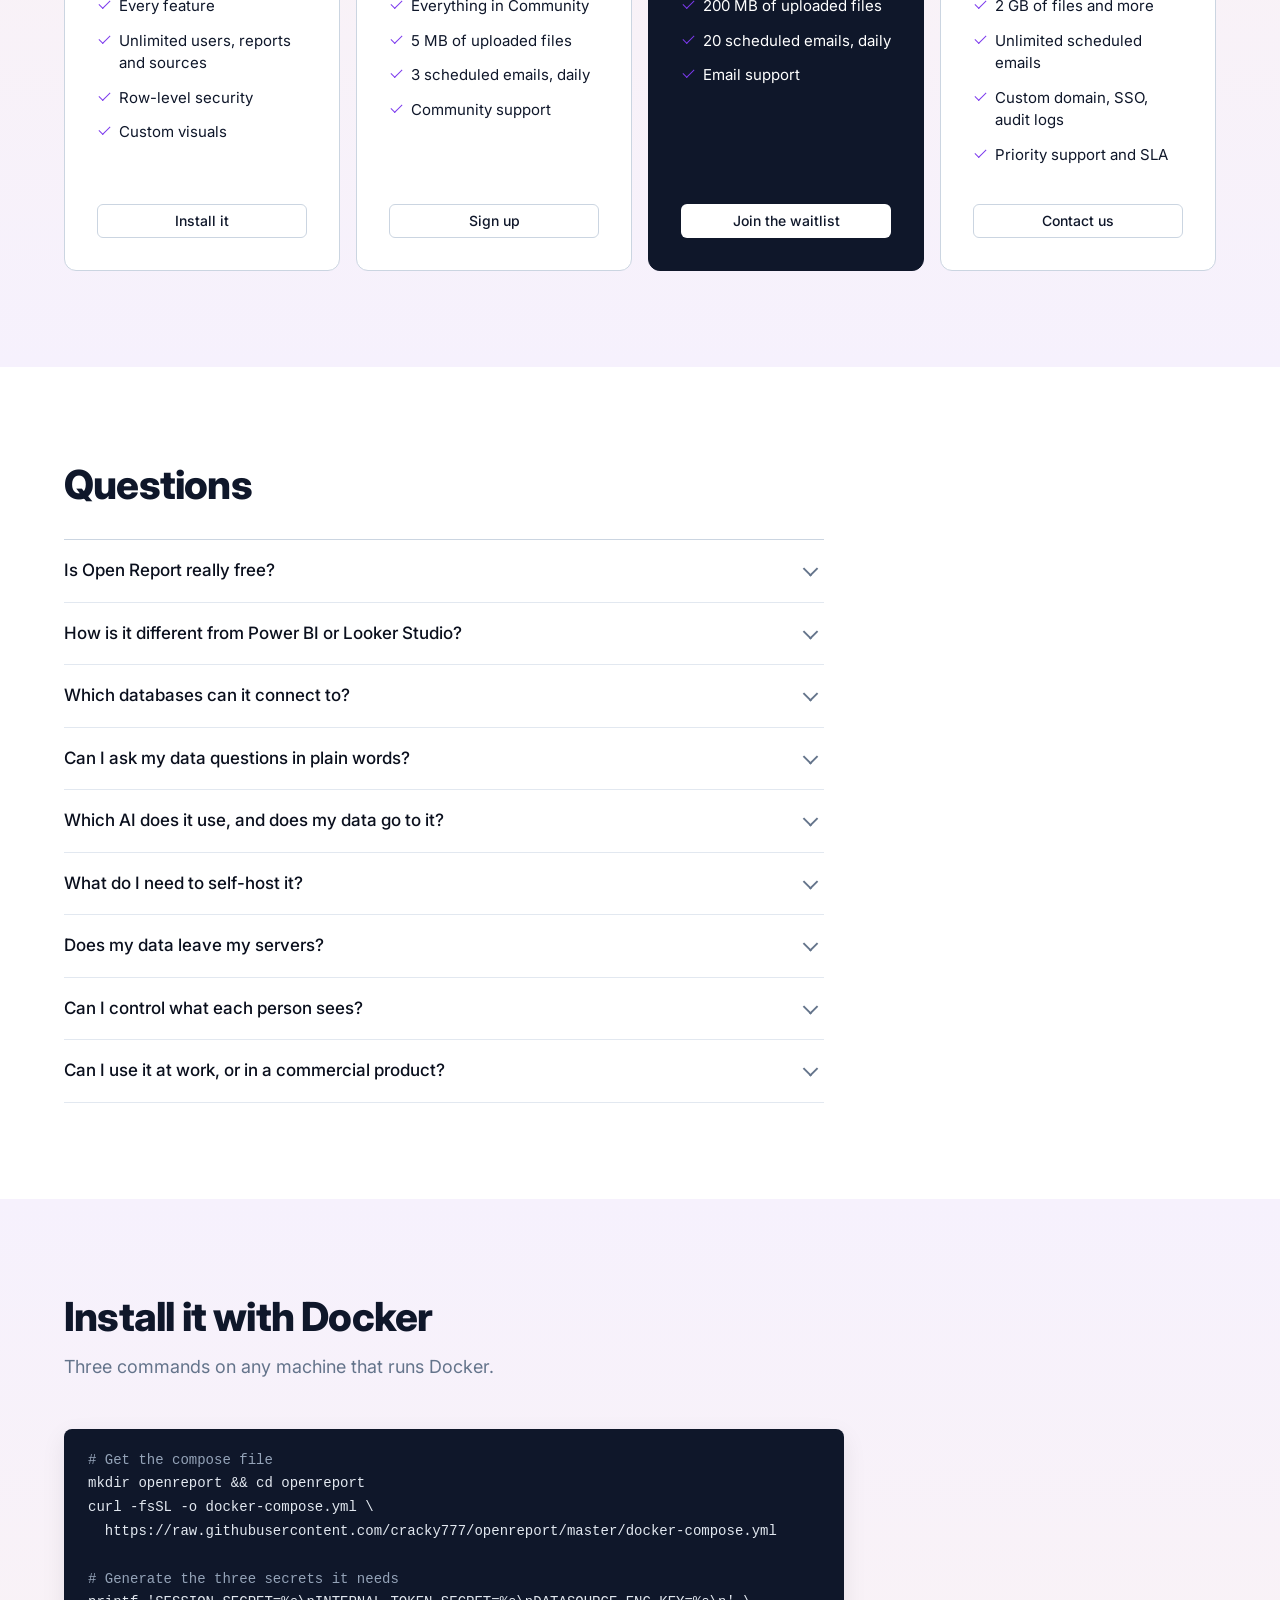
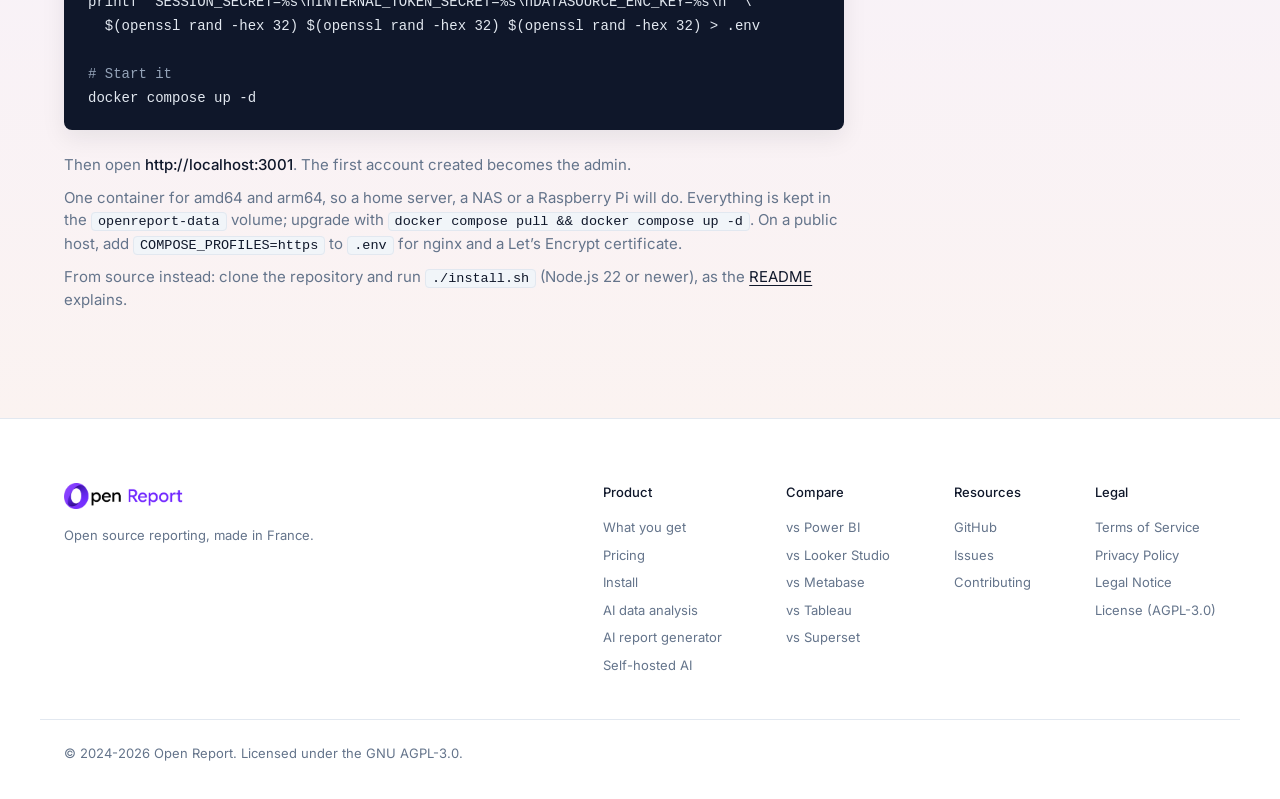
==== commit 5afc5619: "feat(site): générateur de rapports par IA, comparaisons Tableau et Superset - /ai-report-generator/ " ====
--- a/index.html
+++ b/index.html
@@ -544,6 +544,7 @@
           <a href="#pricing">Pricing</a>
           <a href="#get-started">Install</a>
           <a href="/ai-data-analysis/">AI data analysis</a>
+          <a href="/ai-report-generator/">AI report generator</a>
           <a href="/self-hosted-ai-analytics/">Self-hosted AI</a>
         </div>
         <div>
@@ -551,6 +552,8 @@
           <a href="/alternatives/power-bi/">vs Power BI</a>
           <a href="/alternatives/looker-studio/">vs Looker Studio</a>
           <a href="/alternatives/metabase/">vs Metabase</a>
+          <a href="/alternatives/tableau/">vs Tableau</a>
+          <a href="/alternatives/superset/">vs Superset</a>
         </div>
         <div>
           <h4>Resources</h4>
--- a/style.css
+++ b/style.css
@@ -616,6 +616,7 @@
 }
 .compare-page .faq-list { margin-bottom: 8px; }
 /* The prose underlines its links; a button is not a link to read. */
-.compare-page .btn { text-decoration: none; }
+.legal-page .prose a.btn { text-decoration: none; }
+.legal-page .prose a.btn-primary, .legal-page .prose a.btn-primary:hover { color: #fff; }
 .compare-more { font-size: 14px; color: var(--text-soft); }
 .compare-more a { margin: 0 4px; }
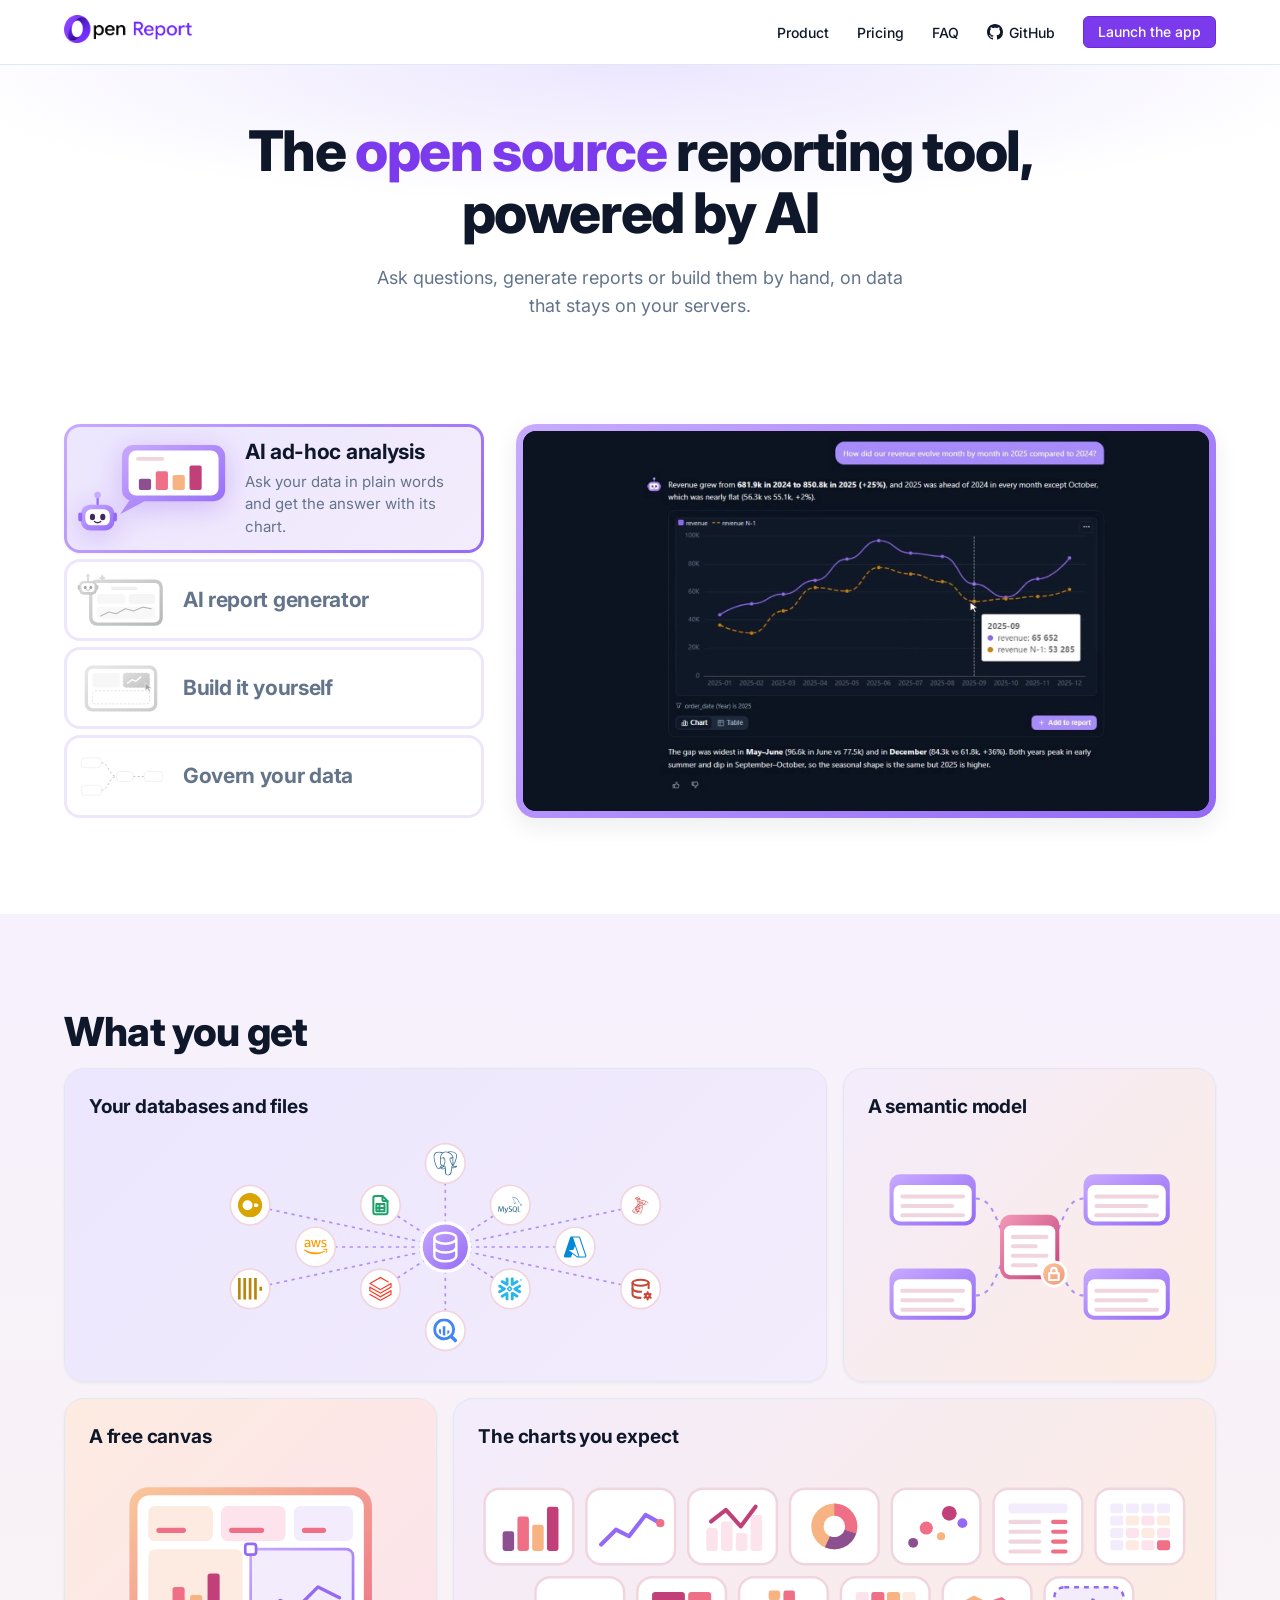
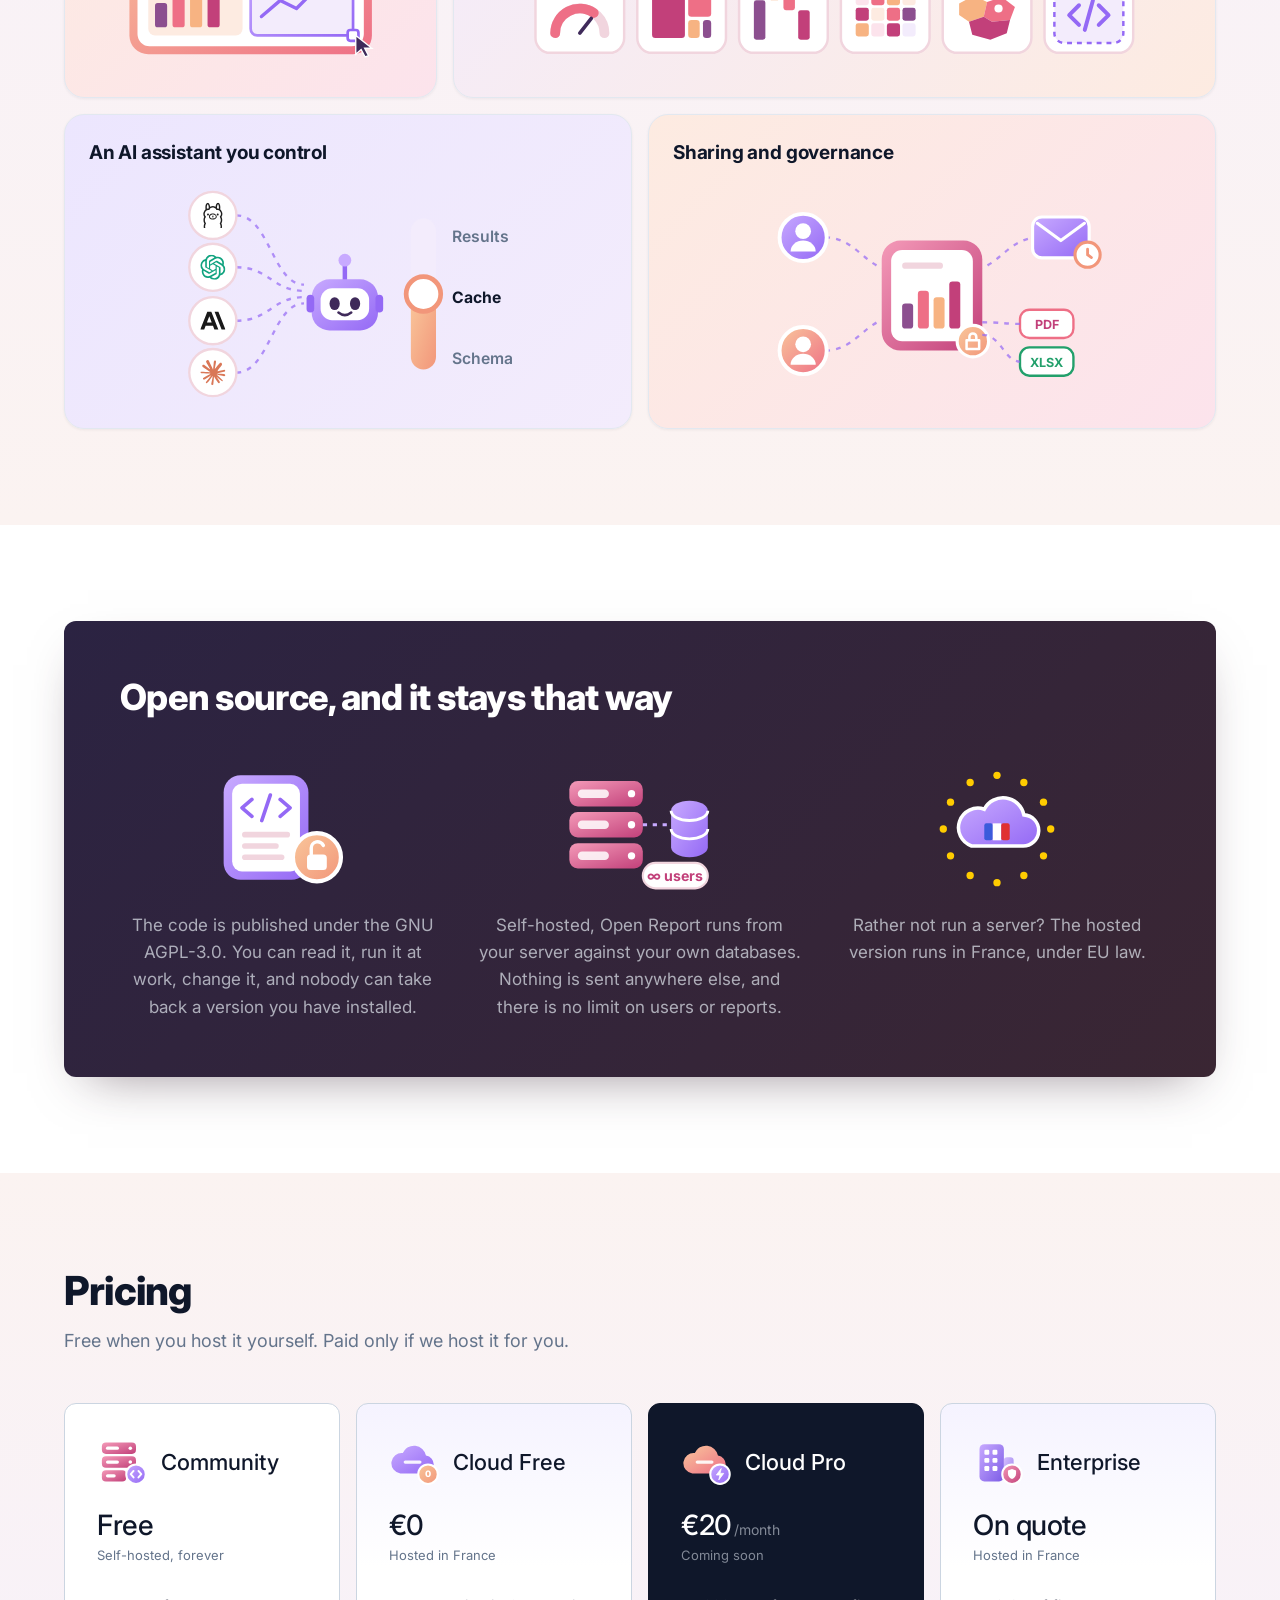
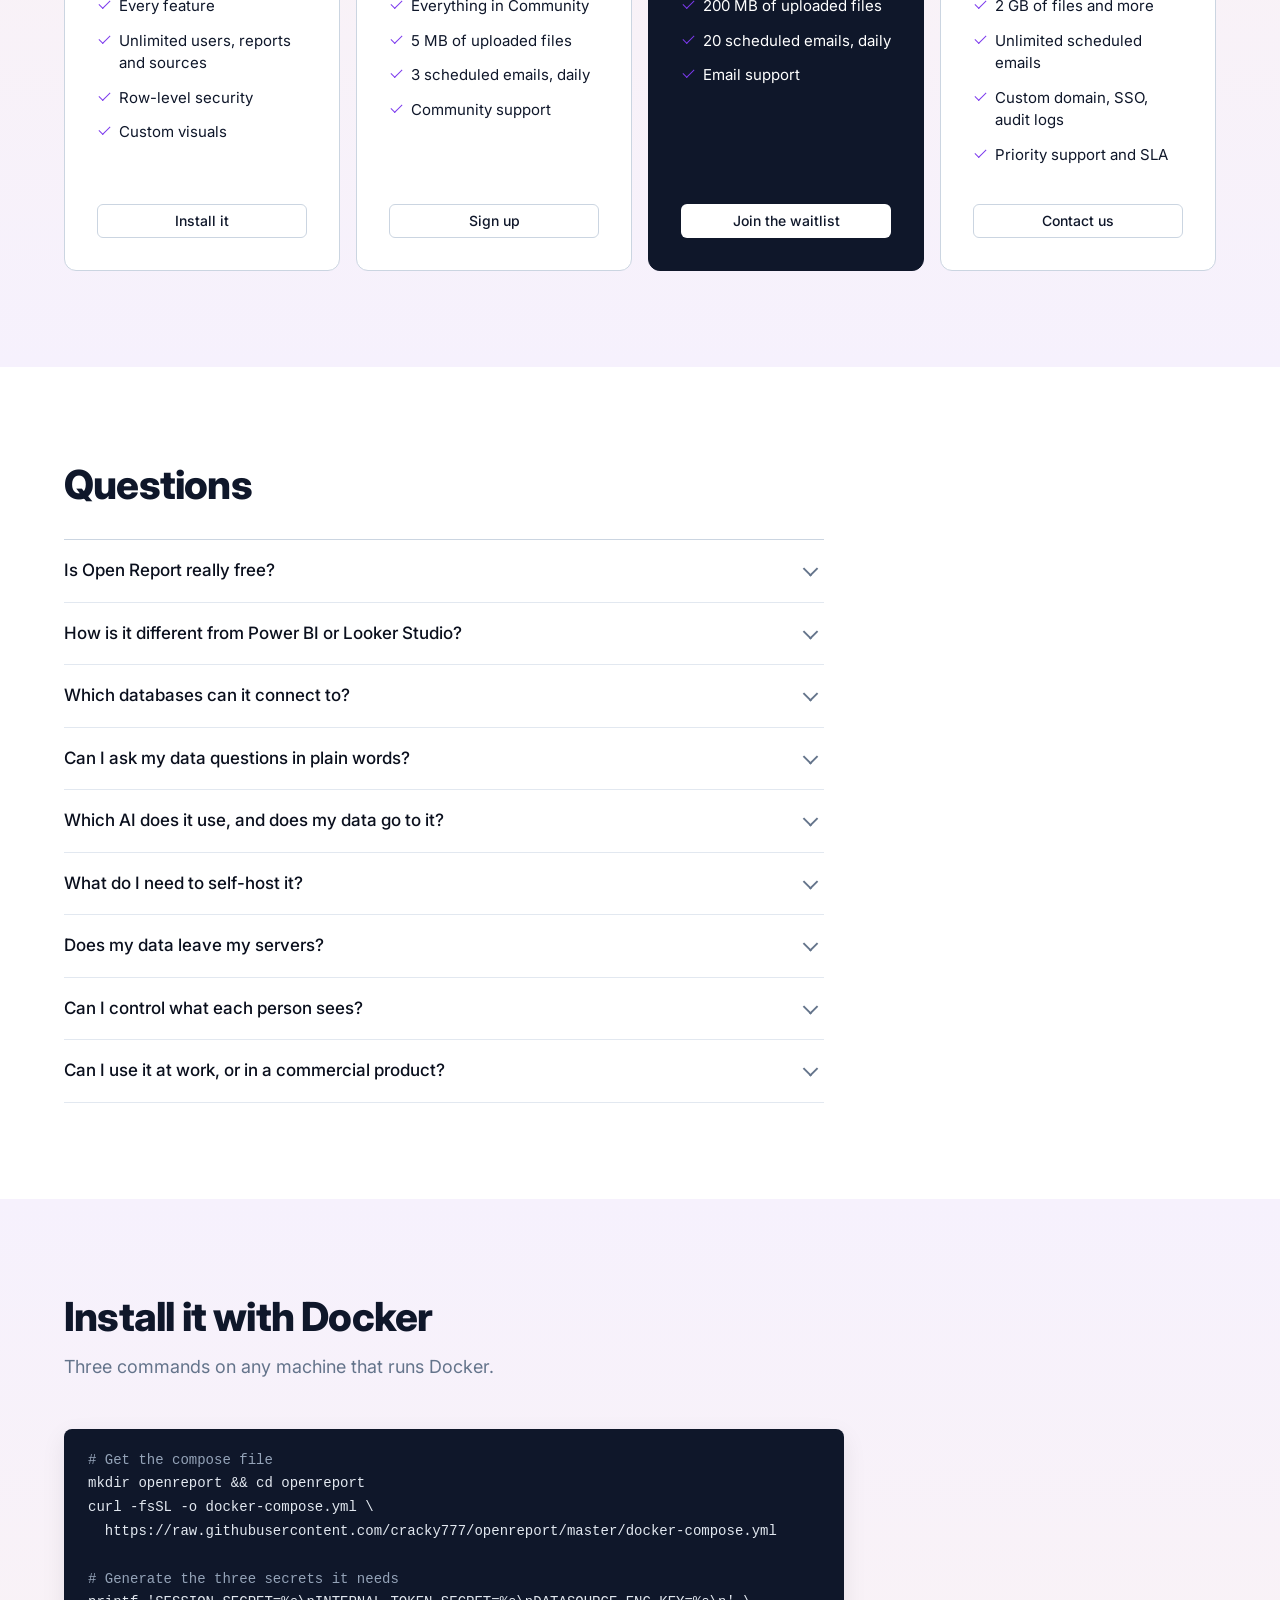
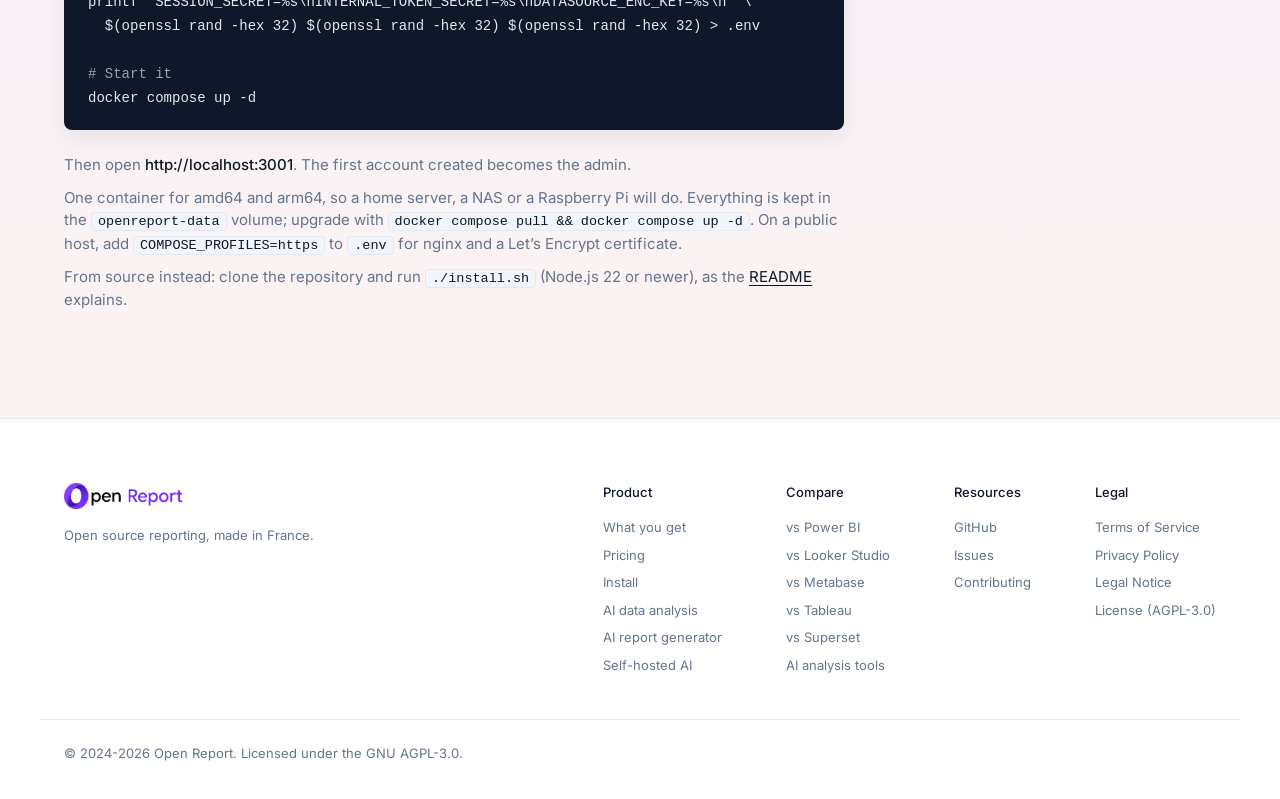
==== commit ce3bec57: "seo: open source AI ad-hoc analysis tools compared, llms.txt, IndexNow key" ====
--- a/index.html
+++ b/index.html
@@ -554,6 +554,7 @@
           <a href="/alternatives/metabase/">vs Metabase</a>
           <a href="/alternatives/tableau/">vs Tableau</a>
           <a href="/alternatives/superset/">vs Superset</a>
+          <a href="/open-source-ai-ad-hoc-analysis-tools/">AI analysis tools</a>
         </div>
         <div>
           <h4>Resources</h4>
